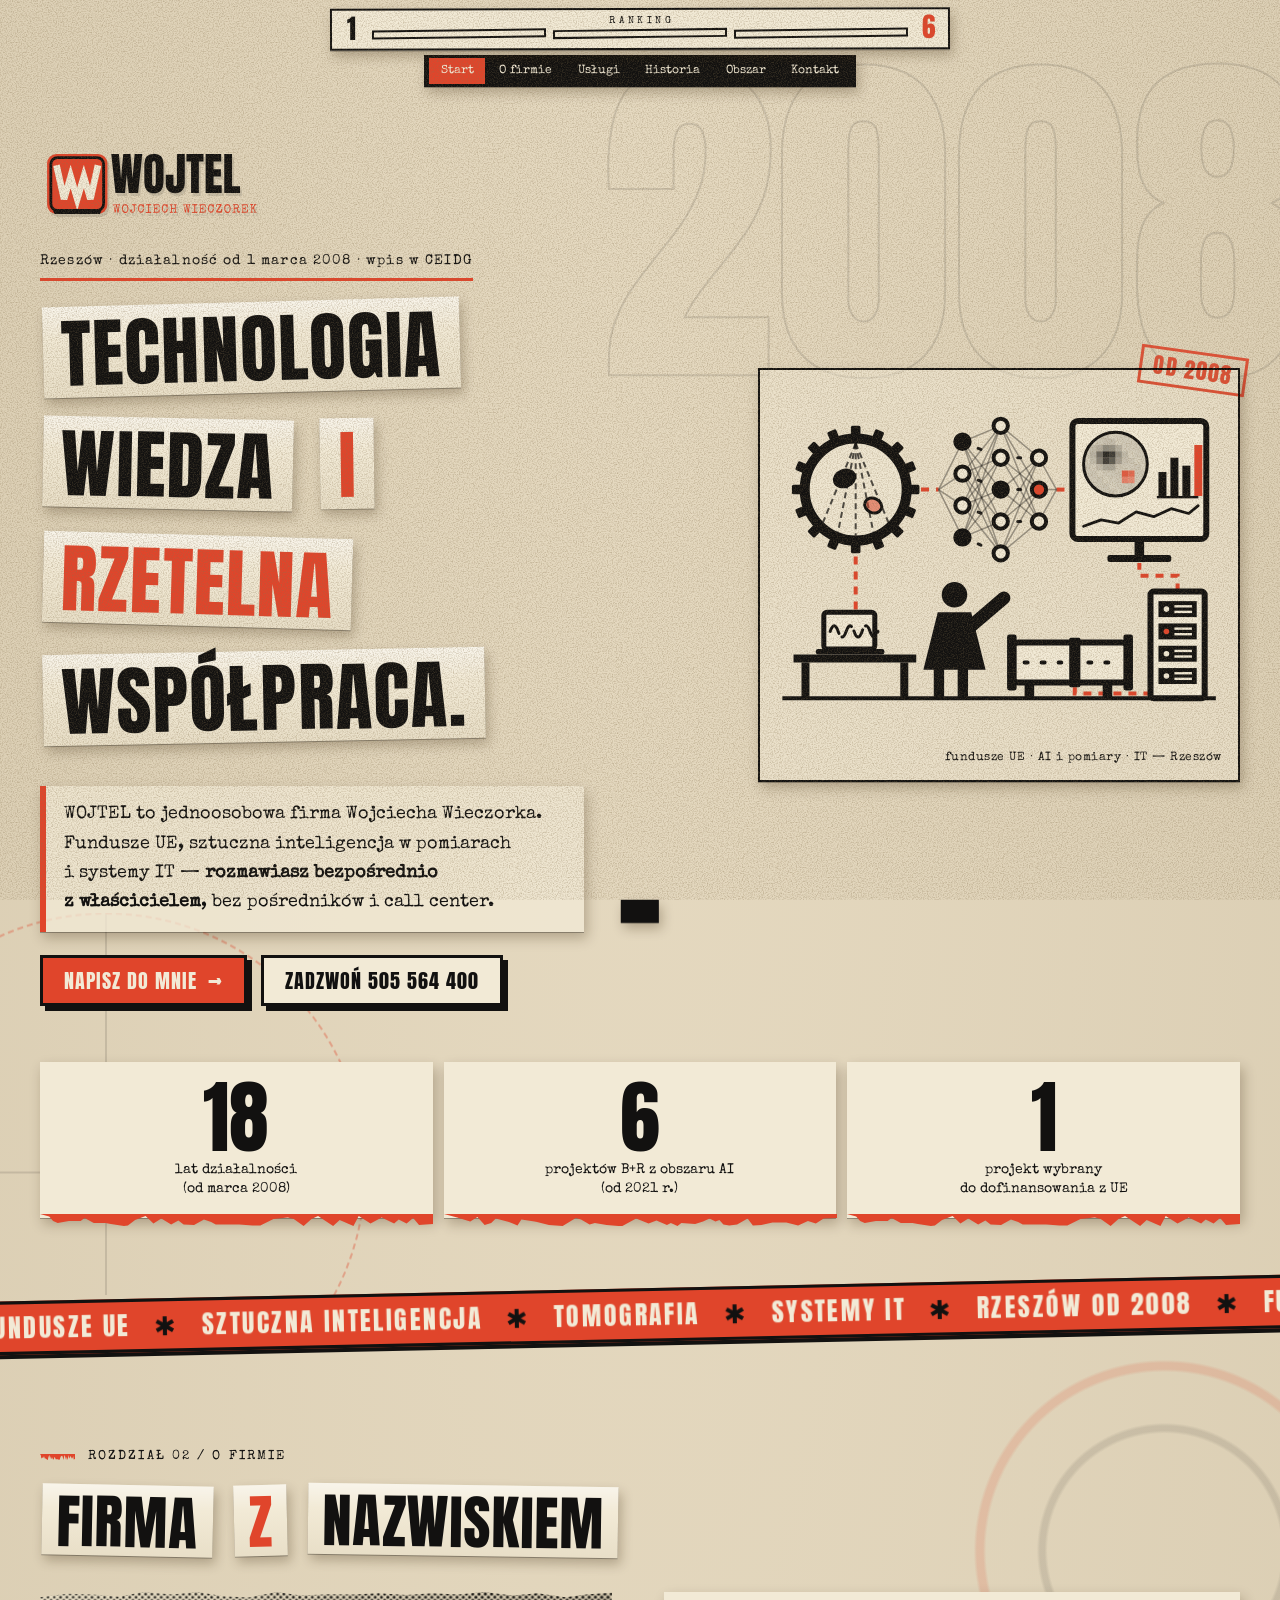
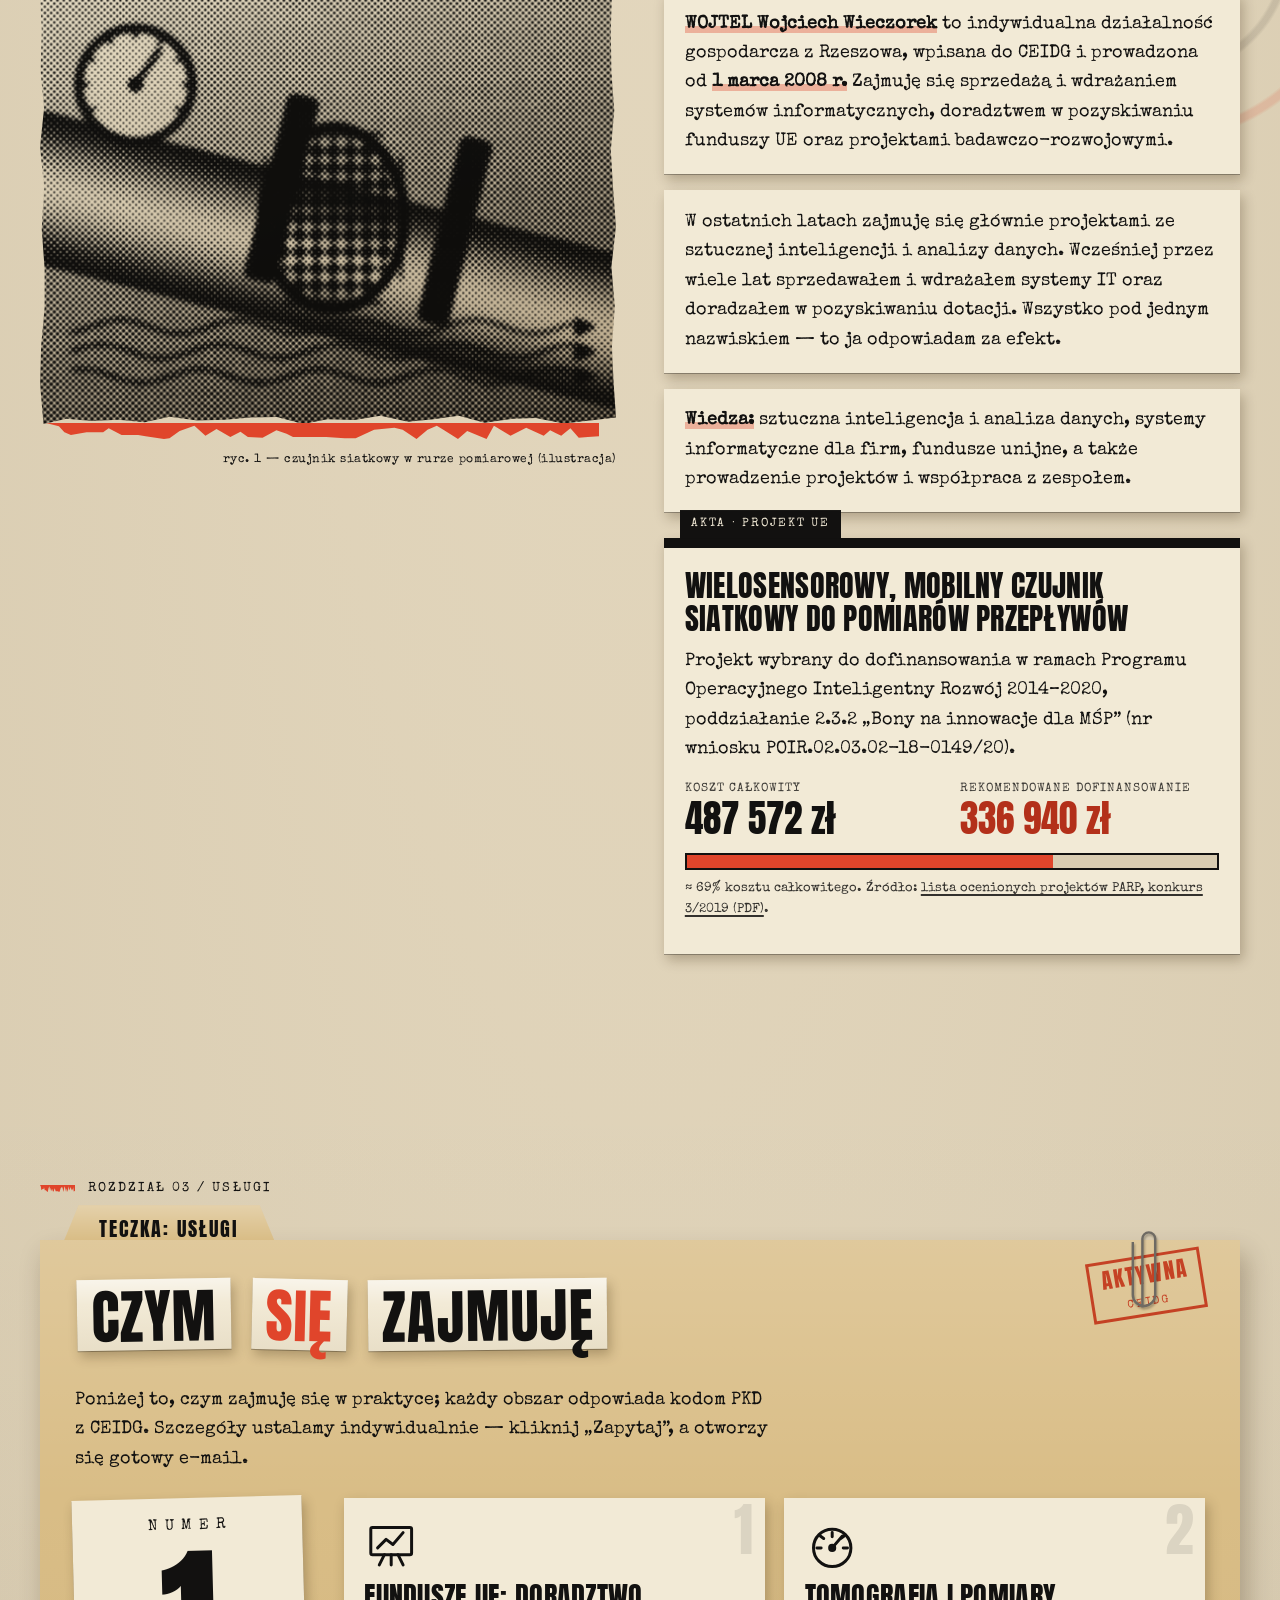
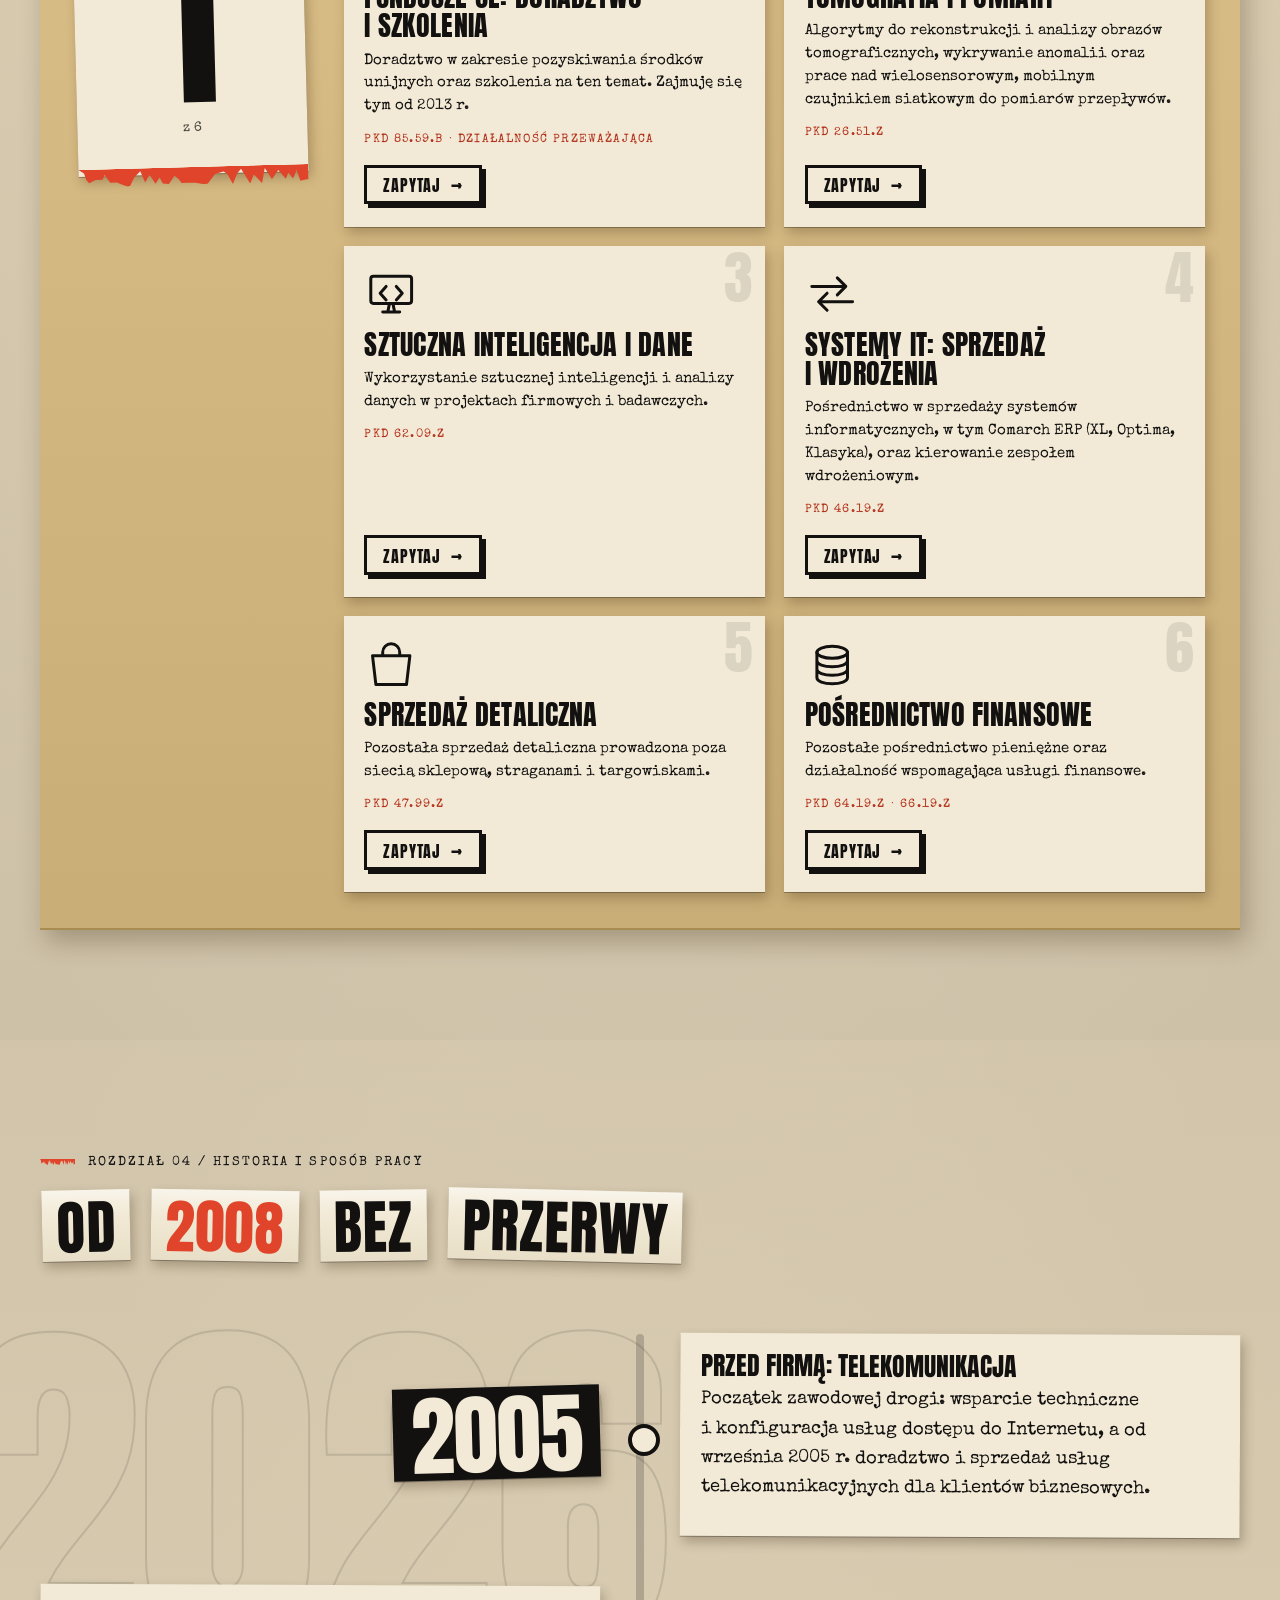
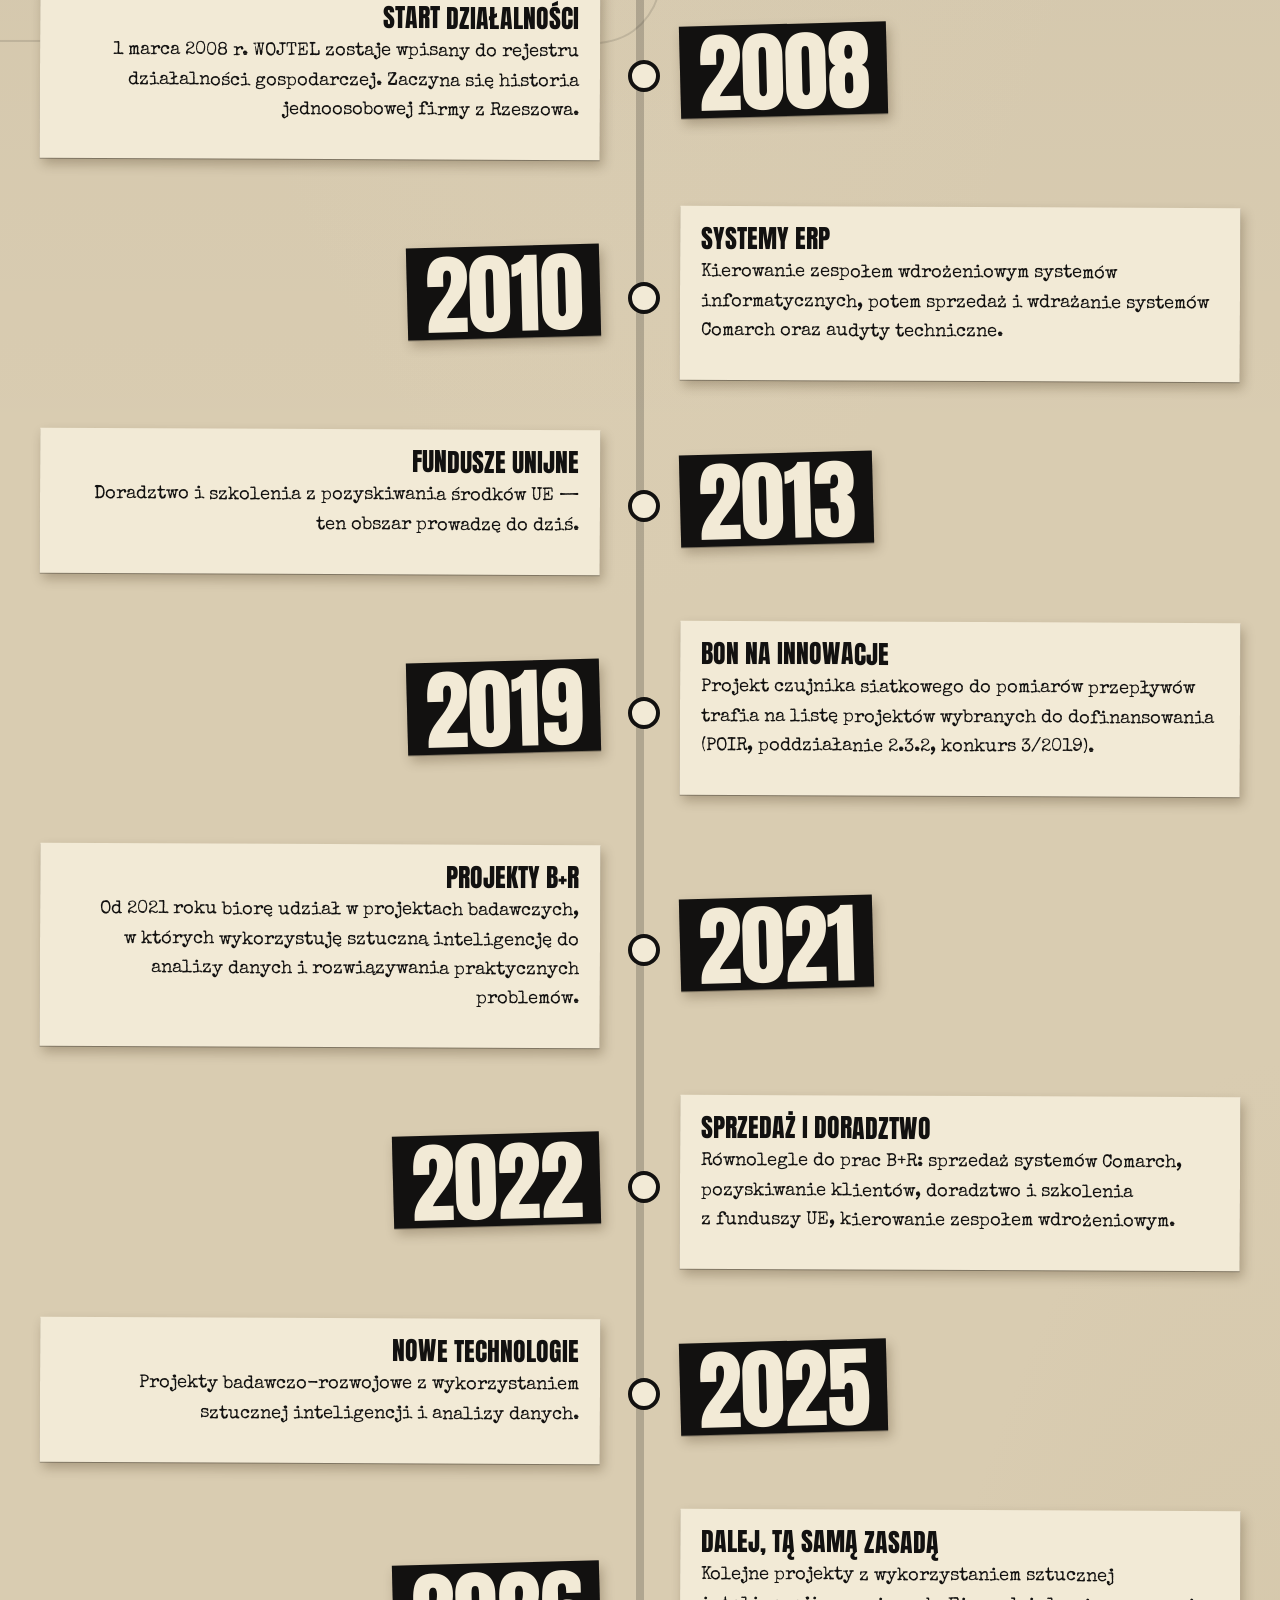
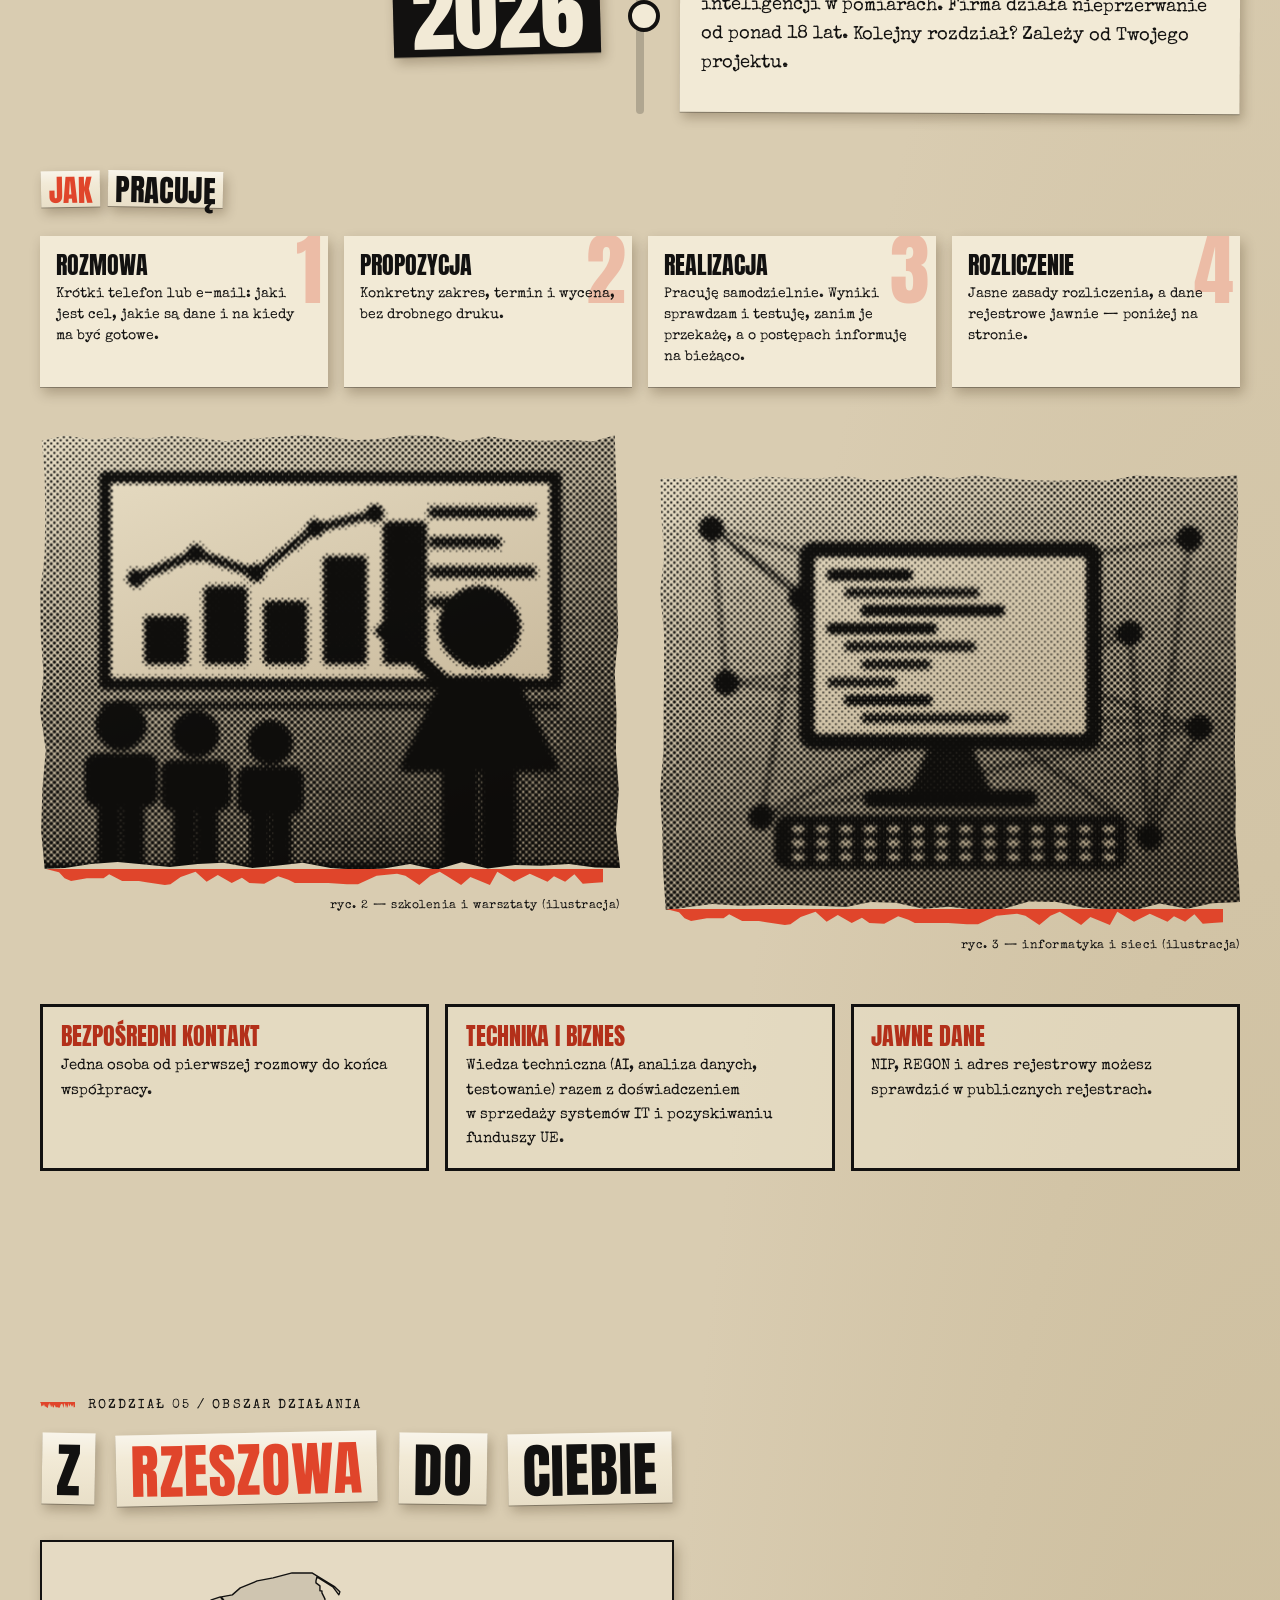
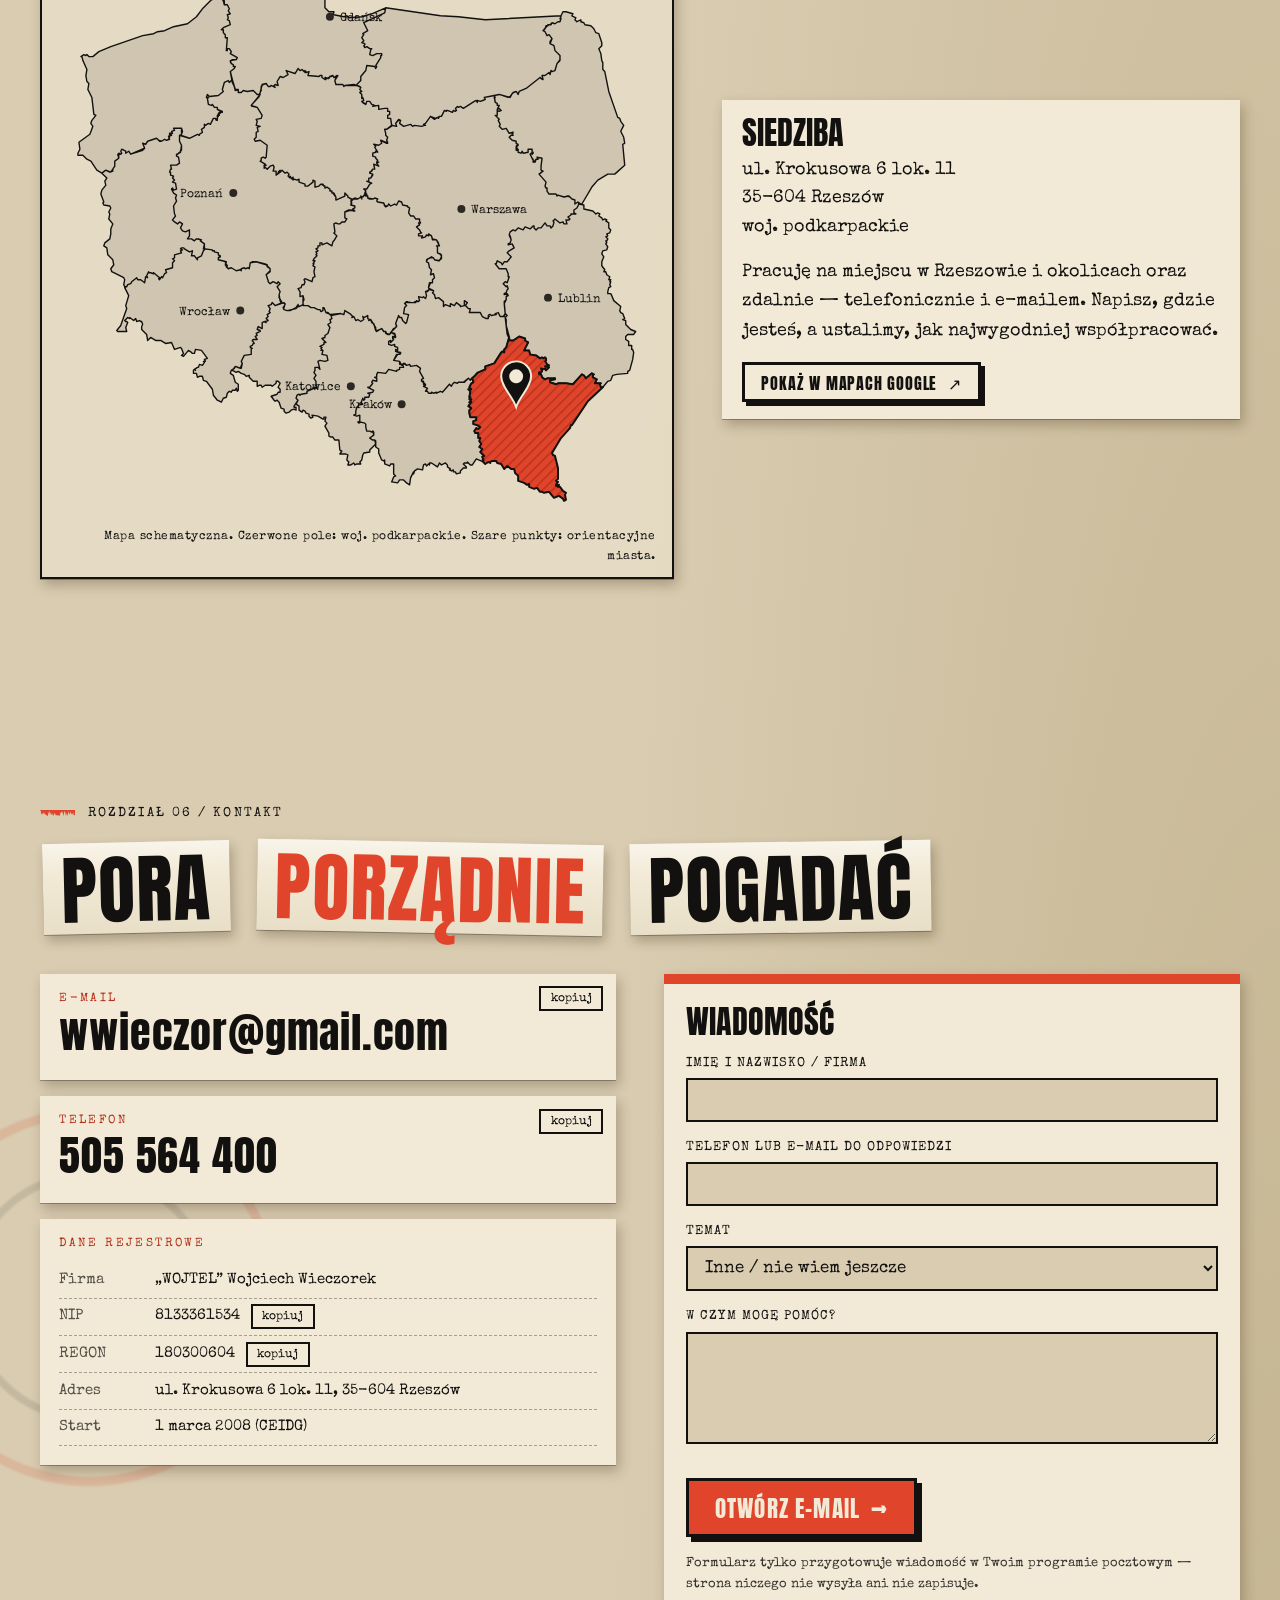
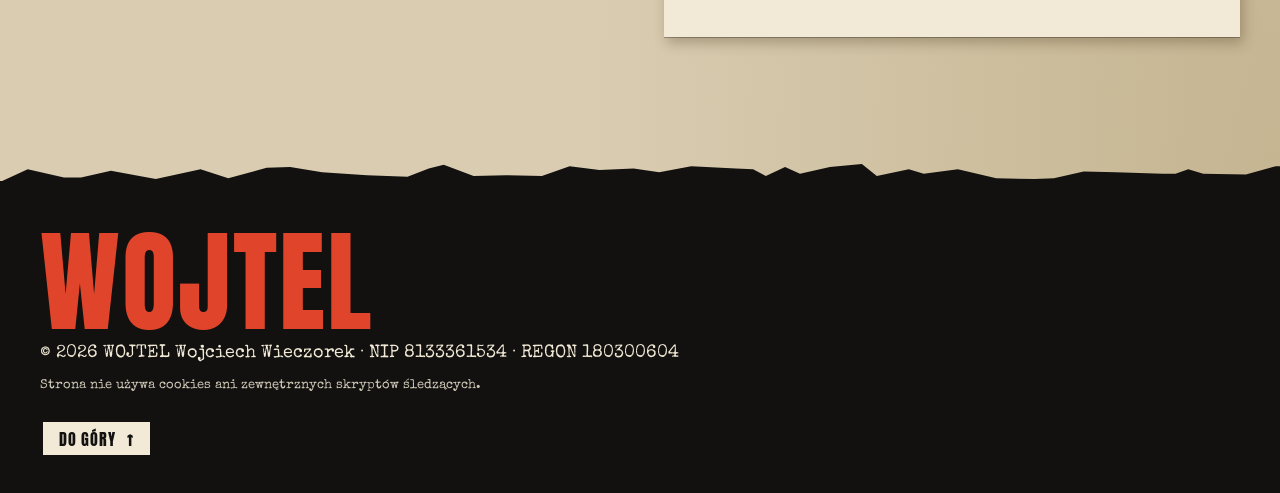
==== index.html @ 6e13f985 "Większe logo w sekcji startowej" ====
<!DOCTYPE html>
<html lang="pl">
<head>
<meta charset="utf-8">
<meta name="viewport" content="width=device-width, initial-scale=1, viewport-fit=cover">
<title>WOJTEL Wojciech Wieczorek – fundusze UE, sztuczna inteligencja, systemy IT | Rzeszów</title>
<meta name="description" content="WOJTEL Wojciech Wieczorek – jednoosobowa firma z Rzeszowa działająca od 2008 roku: doradztwo i szkolenia z funduszy UE, projekty B+R ze sztucznej inteligencji (tomografia, analiza danych), sprzedaż i wdrażanie systemów IT. Napisz lub zadzwoń: 505 564 400.">
<meta name="author" content="Wojciech Wieczorek">
<meta name="robots" content="index, follow, max-image-preview:large">
<meta name="theme-color" content="#d9ccb1">
<meta name="color-scheme" content="light">
<!-- PO WDROŻENIU: dodaj <link rel="canonical" href="https://TWOJA-DOMENA.pl/"> oraz zamień og:image / og:url na pełne adresy -->
<meta property="og:type" content="website">
<meta property="og:locale" content="pl_PL">
<meta property="og:site_name" content="WOJTEL Wojciech Wieczorek">
<meta property="og:title" content="WOJTEL – technologia, wiedza i rzetelna współpraca | Rzeszów od 2008">
<meta property="og:description" content="Fundusze UE, sztuczna inteligencja i pomiary, systemy IT. Jednoosobowa firma Wojciecha Wieczorka z Rzeszowa.">
<meta property="og:image" content="assets/img/og-wojtel.png">
<meta property="og:image:width" content="1200">
<meta property="og:image:height" content="630">
<meta property="og:image:alt" content="WOJTEL – technologia, wiedza i rzetelna współpraca. Rzeszów, od 2008.">
<meta name="twitter:card" content="summary_large_image">
<meta name="twitter:title" content="WOJTEL – technologia, wiedza i rzetelna współpraca">
<meta name="twitter:description" content="Fundusze UE, sztuczna inteligencja i pomiary, systemy IT. Rzeszów, od 2008.">
<meta name="twitter:image" content="assets/img/og-wojtel.png">
<link rel="icon" href="assets/favicon.svg" type="image/svg+xml">
<link rel="icon" href="assets/favicon-32.png" sizes="32x32" type="image/png">
<link rel="apple-touch-icon" href="assets/apple-touch-icon.png">
<link rel="manifest" href="assets/site.webmanifest">
<link rel="preload" href="assets/fonts/Anton.woff2" as="font" type="font/woff2" crossorigin>
<link rel="preload" href="assets/fonts/SpecialElite.woff2" as="font" type="font/woff2" crossorigin>
<link rel="stylesheet" href="assets/style.css">
<script>document.documentElement.className+=' js'</script>
<script type="application/ld+json">
{
  "@context": "https://schema.org",
  "@graph": [
    {
      "@type": ["LocalBusiness", "ProfessionalService"],
      "@id": "#wojtel",
      "name": "WOJTEL Wojciech Wieczorek",
      "legalName": "\"WOJTEL\" Wojciech Wieczorek",
      "description": "Jednoosobowa działalność gospodarcza z Rzeszowa, prowadzona od 2008 roku: doradztwo i szkolenia z pozyskiwania środków UE, projekty badawczo-rozwojowe ze sztucznej inteligencji, sprzedaż i wdrażanie systemów informatycznych.",
      "image": "assets/img/og-wojtel.png",
      "telephone": "+48505564400",
      "email": "wwieczor@gmail.com",
      "taxID": "8133361534",
      "identifier": { "@type": "PropertyValue", "propertyID": "REGON", "value": "180300604" },
      "foundingDate": "2008-03-01",
      "founder": { "@type": "Person", "name": "Wojciech Wieczorek" },
      "address": {
        "@type": "PostalAddress",
        "streetAddress": "ul. Krokusowa 6/11",
        "postalCode": "35-604",
        "addressLocality": "Rzeszów",
        "addressRegion": "podkarpackie",
        "addressCountry": "PL"
      },
      "areaServed": { "@type": "City", "name": "Rzeszów" },
      "knowsAbout": ["fundusze unijne", "szkolenia", "sztuczna inteligencja", "uczenie maszynowe", "tomografia przemysłowa", "analiza danych", "testowanie systemów złożonych", "systemy Comarch ERP", "pomiary przepływów"],
      "contactPoint": { "@type": "ContactPoint", "contactType": "customer service", "telephone": "+48505564400", "email": "wwieczor@gmail.com", "availableLanguage": "pl" },
      "hasOfferCatalog": {
        "@type": "OfferCatalog",
        "name": "Usługi WOJTEL",
        "itemListElement": [
          { "@type": "Offer", "itemOffered": { "@type": "Service", "name": "Doradztwo i szkolenia z pozyskiwania środków UE" } },
          { "@type": "Offer", "itemOffered": { "@type": "Service", "name": "Tomografia i technologie pomiarowe" } },
          { "@type": "Offer", "itemOffered": { "@type": "Service", "name": "Sztuczna inteligencja i analiza danych" } },
          { "@type": "Offer", "itemOffered": { "@type": "Service", "name": "Sprzedaż i wdrażanie systemów informatycznych" } },
          { "@type": "Offer", "itemOffered": { "@type": "Service", "name": "Pośrednictwo finansowe" } }
        ]
      }
    },
    {
      "@type": "WebPage",
      "name": "WOJTEL Wojciech Wieczorek – strona firmowa",
      "inLanguage": "pl-PL",
      "about": { "@id": "#wojtel" }
    }
  ]
}
</script>
</head>
<body>
<a class="skip" href="#tresc">Przejdź do treści</a>
<div class="grain" aria-hidden="true"></div>

<!-- ===== PASEK RANKING / NAWIGACJA ===== -->
<header class="rk" id="top">
  <div class="rk__card">
    <span class="rk__n" id="rkNow" aria-hidden="true">1</span>
    <div class="rk__mid">
      <span class="rk__lbl">RANKING</span>
      <div class="rk__segs" role="progressbar" aria-label="Postęp przewijania strony" aria-valuemin="0" aria-valuemax="100" aria-valuenow="0" id="rkBar">
        <i><b></b></i><i><b></b></i><i><b></b></i>
      </div>
    </div>
    <span class="rk__n rk__n--red" id="rkTotal" aria-hidden="true">6</span>
  </div>
  <nav class="rk__nav" aria-label="Główne menu">
    <a href="#start" data-s="0">Start</a>
    <a href="#o-firmie" data-s="1">O firmie</a>
    <a href="#uslugi" data-s="2">Usługi</a>
    <a href="#historia" data-s="3">Historia</a>
    <a href="#obszar" data-s="4">Obszar</a>
    <a href="#kontakt" data-s="5">Kontakt</a>
  </nav>
</header>

<a class="fab" href="tel:+48505564400" aria-label="Zadzwoń: 505 564 400">
  <svg viewBox="0 0 24 24" aria-hidden="true"><path d="M6.6 10.8a15 15 0 0 0 6.6 6.6l2.2-2.2a1 1 0 0 1 1-.25 11 11 0 0 0 3.5.56 1 1 0 0 1 1 1V20a1 1 0 0 1-1 1A17 17 0 0 1 3 4a1 1 0 0 1 1-1h3.5a1 1 0 0 1 1 1c0 1.2.2 2.4.56 3.5a1 1 0 0 1-.25 1z"/></svg>
</a>

<main id="tresc">

<!-- ===== 01 HERO ===== -->
<section class="hero sec" id="start" data-sec aria-labelledby="h1">
  <span class="par par--year" data-par="-0.12" aria-hidden="true">2008</span>
  <span class="par par--cross" data-par="0.18" aria-hidden="true"></span>
  <div class="wrap hero__grid">
    <div class="hero__txt">
      <a class="hero__logo rv" href="#start" aria-label="WOJTEL Wojciech Wieczorek – strona główna"><img src="assets/img/wojtel-logo.svg" alt="WOJTEL Wojciech Wieczorek" width="230" height="80"></a>
      <p class="type kicker rv">Rzeszów &middot; działalność od 1 marca 2008 &middot; wpis w CEIDG</p>
      <h1 id="h1" class="words words--xl" data-stagger>
        <span class="w" style="--r:-1.5deg">TECHNOLOGIA</span>
        <span class="w" style="--r:1.2deg">WIEDZA</span>
        <span class="w red" style="--r:-.8deg">I</span>
        <span class="w red" style="--r:1.6deg">RZETELNA</span>
        <span class="w" style="--r:-1.1deg">WSPÓŁPRACA.</span>
      </h1>
      <p class="note type rv">
        WOJTEL to jednoosobowa firma Wojciecha Wieczorka. Fundusze UE, sztuczna inteligencja w&nbsp;pomiarach i&nbsp;systemy IT&nbsp;&mdash; <strong>rozmawiasz bezpośrednio z&nbsp;właścicielem</strong>, bez pośredników i&nbsp;call center.
      </p>
      <div class="btns rv">
        <a class="btn btn--red" href="#kontakt" data-magnet><span>Napisz do mnie</span><i aria-hidden="true">&rarr;</i></a>
        <a class="btn" href="tel:+48505564400" data-magnet><span>Zadzwoń 505&nbsp;564&nbsp;400</span></a>
      </div>
    </div>

    <figure class="hero__art rv">
      <svg class="pict" viewBox="0 0 560 440" role="img" aria-labelledby="pT pD">
              <title id="pT">Piktogram: pomiar tomograficzny rury, sieć neuronowa i monitor z odtworzonym obrazem</title>
              <desc id="pD">Pierścień elektrod wokół przekroju rury mierzy przez nią sygnały. Dane płyną czerwonym przewodem do schematu sieci neuronowej, a stamtąd na monitor z odtworzonym obrazem wnętrza rury i wykresem. Obok stoi inżynier przy laptopie, rura pomiarowa z opaską elektrod i szafa serwerowa.</desc>
              <defs><clipPath id="tomoClip"><circle cx="426" cy="98" r="40"/></clipPath></defs>
              <line class="ground" x1="8" y1="392" x2="552" y2="392"/>
              <!-- przekrój rury z pierścieniem elektrod -->
              <g class="tomo">
                <circle class="wall" cx="100" cy="130" r="64"/>
                <g class="scan">
                  <line class="chord" x1="100" y1="72" x2="59.0" y2="171.0"/>
                  <line class="chord" x1="100" y1="72" x2="77.8" y2="183.6"/>
                  <line class="chord" x1="100" y1="72" x2="100.0" y2="188.0"/>
                  <line class="chord" x1="100" y1="72" x2="122.2" y2="183.6"/>
                  <line class="chord" x1="100" y1="72" x2="141.0" y2="171.0"/>
                </g>
                <ellipse class="blob" cx="86" cy="116" rx="15" ry="12" transform="rotate(-20 86 116)"/>
                <ellipse class="blob blob--r" cx="122" cy="150" rx="11" ry="9" transform="rotate(25 122 150)"/>
                <rect class="el" style="--k:0" x="94" y="50" width="12" height="16" rx="2" transform="rotate(0 100 130)"/>
                <rect class="el" style="--k:1" x="94" y="50" width="12" height="16" rx="2" transform="rotate(22.5 100 130)"/>
                <rect class="el" style="--k:2" x="94" y="50" width="12" height="16" rx="2" transform="rotate(45 100 130)"/>
                <rect class="el" style="--k:3" x="94" y="50" width="12" height="16" rx="2" transform="rotate(67.5 100 130)"/>
                <rect class="el" style="--k:4" x="94" y="50" width="12" height="16" rx="2" transform="rotate(90 100 130)"/>
                <rect class="el" style="--k:5" x="94" y="50" width="12" height="16" rx="2" transform="rotate(112.5 100 130)"/>
                <rect class="el" style="--k:6" x="94" y="50" width="12" height="16" rx="2" transform="rotate(135 100 130)"/>
                <rect class="el" style="--k:7" x="94" y="50" width="12" height="16" rx="2" transform="rotate(157.5 100 130)"/>
                <rect class="el" style="--k:8" x="94" y="50" width="12" height="16" rx="2" transform="rotate(180 100 130)"/>
                <rect class="el" style="--k:9" x="94" y="50" width="12" height="16" rx="2" transform="rotate(202.5 100 130)"/>
                <rect class="el" style="--k:10" x="94" y="50" width="12" height="16" rx="2" transform="rotate(225 100 130)"/>
                <rect class="el" style="--k:11" x="94" y="50" width="12" height="16" rx="2" transform="rotate(247.5 100 130)"/>
                <rect class="el" style="--k:12" x="94" y="50" width="12" height="16" rx="2" transform="rotate(270 100 130)"/>
                <rect class="el" style="--k:13" x="94" y="50" width="12" height="16" rx="2" transform="rotate(292.5 100 130)"/>
                <rect class="el" style="--k:14" x="94" y="50" width="12" height="16" rx="2" transform="rotate(315 100 130)"/>
                <rect class="el" style="--k:15" x="94" y="50" width="12" height="16" rx="2" transform="rotate(337.5 100 130)"/>
              </g>
              <!-- przewody pierścień → sieć → monitor -->
              <path class="cable" d="M182 130H204"/>
              <path class="cable" d="M352 130H369"/>
              <!-- sieć neuronowa -->
              <g class="net">
                <line class="edge" x1="204" y1="130" x2="234" y2="70"/>
                <line class="edge" x1="204" y1="130" x2="234" y2="110"/>
                <line class="edge" x1="204" y1="130" x2="234" y2="150"/>
                <line class="edge" x1="204" y1="130" x2="234" y2="190"/>
                <line class="edge" x1="330" y1="90" x2="352" y2="130"/>
                <line class="edge" x1="330" y1="130" x2="352" y2="130"/>
                <line class="edge" x1="330" y1="170" x2="352" y2="130"/>
                <line class="edge" x1="234" y1="70" x2="282" y2="50"/>
                <line class="edge p" x1="234" y1="70" x2="282" y2="90"/>
                <line class="edge" x1="234" y1="70" x2="282" y2="130"/>
                <line class="edge" x1="234" y1="70" x2="282" y2="170"/>
                <line class="edge" x1="234" y1="70" x2="282" y2="210"/>
                <line class="edge" x1="234" y1="110" x2="282" y2="50"/>
                <line class="edge" x1="234" y1="110" x2="282" y2="90"/>
                <line class="edge p" x1="234" y1="110" x2="282" y2="130"/>
                <line class="edge" x1="234" y1="110" x2="282" y2="170"/>
                <line class="edge" x1="234" y1="110" x2="282" y2="210"/>
                <line class="edge" x1="234" y1="150" x2="282" y2="50"/>
                <line class="edge" x1="234" y1="150" x2="282" y2="90"/>
                <line class="edge" x1="234" y1="150" x2="282" y2="130"/>
                <line class="edge p" x1="234" y1="150" x2="282" y2="170"/>
                <line class="edge" x1="234" y1="150" x2="282" y2="210"/>
                <line class="edge" x1="234" y1="190" x2="282" y2="50"/>
                <line class="edge" x1="234" y1="190" x2="282" y2="90"/>
                <line class="edge" x1="234" y1="190" x2="282" y2="130"/>
                <line class="edge" x1="234" y1="190" x2="282" y2="170"/>
                <line class="edge p" x1="234" y1="190" x2="282" y2="210"/>
                <line class="edge" x1="282" y1="50" x2="330" y2="90"/>
                <line class="edge" x1="282" y1="50" x2="330" y2="130"/>
                <line class="edge" x1="282" y1="50" x2="330" y2="170"/>
                <line class="edge p" x1="282" y1="90" x2="330" y2="90"/>
                <line class="edge" x1="282" y1="90" x2="330" y2="130"/>
                <line class="edge" x1="282" y1="90" x2="330" y2="170"/>
                <line class="edge" x1="282" y1="130" x2="330" y2="90"/>
                <line class="edge p" x1="282" y1="130" x2="330" y2="130"/>
                <line class="edge" x1="282" y1="130" x2="330" y2="170"/>
                <line class="edge" x1="282" y1="170" x2="330" y2="90"/>
                <line class="edge" x1="282" y1="170" x2="330" y2="130"/>
                <line class="edge p" x1="282" y1="170" x2="330" y2="170"/>
                <line class="edge" x1="282" y1="210" x2="330" y2="90"/>
                <line class="edge" x1="282" y1="210" x2="330" y2="130"/>
                <line class="edge" x1="282" y1="210" x2="330" y2="170"/>
                <circle class="node on" style="--d:0.00s" cx="234" cy="70" r="9"/>
                <circle class="node" style="--d:0.09s" cx="234" cy="110" r="9"/>
                <circle class="node" style="--d:0.18s" cx="234" cy="150" r="9"/>
                <circle class="node on" style="--d:0.27s" cx="234" cy="190" r="9"/>
                <circle class="node" style="--d:0.55s" cx="282" cy="50" r="9"/>
                <circle class="node" style="--d:0.64s" cx="282" cy="90" r="9"/>
                <circle class="node on" style="--d:0.73s" cx="282" cy="130" r="9"/>
                <circle class="node" style="--d:0.82s" cx="282" cy="170" r="9"/>
                <circle class="node" style="--d:0.91s" cx="282" cy="210" r="9"/>
                <circle class="node" style="--d:1.10s" cx="330" cy="90" r="9"/>
                <circle class="node r" style="--d:1.19s" cx="330" cy="130" r="9"/>
                <circle class="node" style="--d:1.28s" cx="330" cy="170" r="9"/>
              </g>
              <!-- monitor: obraz rekonstruowany + wykres -->
              <g class="mon">
                <rect class="card" x="372" y="44" width="168" height="148" rx="7"/>
                <g clip-path="url(#tomoClip)">
                  <rect class="cell" style="--o:0.15;--d:0.00s" x="402" y="58" width="8" height="8"/>
                  <rect class="cell" style="--o:0.17;--d:0.00s" x="410" y="58" width="8" height="8"/>
                  <rect class="cell" style="--o:0.12;--d:0.00s" x="418" y="58" width="8" height="8"/>
                  <rect class="cell" style="--o:0.14;--d:0.00s" x="426" y="58" width="8" height="8"/>
                  <rect class="cell" style="--o:0.15;--d:0.00s" x="434" y="58" width="8" height="8"/>
                  <rect class="cell" style="--o:0.17;--d:0.00s" x="442" y="58" width="8" height="8"/>
                  <rect class="cell" style="--o:0.12;--d:0.30s" x="394" y="66" width="8" height="8"/>
                  <rect class="cell" style="--o:0.16;--d:0.30s" x="402" y="66" width="8" height="8"/>
                  <rect class="cell" style="--o:0.19;--d:0.30s" x="410" y="66" width="8" height="8"/>
                  <rect class="cell" style="--o:0.20;--d:0.30s" x="418" y="66" width="8" height="8"/>
                  <rect class="cell" style="--o:0.13;--d:0.30s" x="426" y="66" width="8" height="8"/>
                  <rect class="cell" style="--o:0.14;--d:0.30s" x="434" y="66" width="8" height="8"/>
                  <rect class="cell" style="--o:0.15;--d:0.30s" x="442" y="66" width="8" height="8"/>
                  <rect class="cell" style="--o:0.17;--d:0.30s" x="450" y="66" width="8" height="8"/>
                  <rect class="cell" style="--o:0.16;--d:0.60s" x="386" y="74" width="8" height="8"/>
                  <rect class="cell" style="--o:0.21;--d:0.60s" x="394" y="74" width="8" height="8"/>
                  <rect class="cell" style="--o:0.28;--d:0.60s" x="402" y="74" width="8" height="8"/>
                  <rect class="cell" style="--o:0.44;--d:0.60s" x="410" y="74" width="8" height="8"/>
                  <rect class="cell" style="--o:0.41;--d:0.60s" x="418" y="74" width="8" height="8"/>
                  <rect class="cell" style="--o:0.27;--d:0.60s" x="426" y="74" width="8" height="8"/>
                  <rect class="cell" style="--o:0.14;--d:0.60s" x="434" y="74" width="8" height="8"/>
                  <rect class="cell" style="--o:0.14;--d:0.60s" x="442" y="74" width="8" height="8"/>
                  <rect class="cell" style="--o:0.15;--d:0.60s" x="450" y="74" width="8" height="8"/>
                  <rect class="cell" style="--o:0.17;--d:0.60s" x="458" y="74" width="8" height="8"/>
                  <rect class="cell" style="--o:0.15;--d:0.90s" x="386" y="82" width="8" height="8"/>
                  <rect class="cell" style="--o:0.25;--d:0.90s" x="394" y="82" width="8" height="8"/>
                  <rect class="cell" style="--o:0.57;--d:0.90s" x="402" y="82" width="8" height="8"/>
                  <rect class="cell" style="--o:0.89;--d:0.90s" x="410" y="82" width="8" height="8"/>
                  <rect class="cell" style="--o:0.80;--d:0.90s" x="418" y="82" width="8" height="8"/>
                  <rect class="cell" style="--o:0.41;--d:0.90s" x="426" y="82" width="8" height="8"/>
                  <rect class="cell" style="--o:0.21;--d:0.90s" x="434" y="82" width="8" height="8"/>
                  <rect class="cell" style="--o:0.12;--d:0.90s" x="442" y="82" width="8" height="8"/>
                  <rect class="cell" style="--o:0.14;--d:0.90s" x="450" y="82" width="8" height="8"/>
                  <rect class="cell" style="--o:0.15;--d:0.90s" x="458" y="82" width="8" height="8"/>
                  <rect class="cell" style="--o:0.13;--d:1.20s" x="386" y="90" width="8" height="8"/>
                  <rect class="cell" style="--o:0.21;--d:1.20s" x="394" y="90" width="8" height="8"/>
                  <rect class="cell" style="--o:0.48;--d:1.20s" x="402" y="90" width="8" height="8"/>
                  <rect class="cell" style="--o:0.79;--d:1.20s" x="410" y="90" width="8" height="8"/>
                  <rect class="cell" style="--o:0.66;--d:1.20s" x="418" y="90" width="8" height="8"/>
                  <rect class="cell" style="--o:0.34;--d:1.20s" x="426" y="90" width="8" height="8"/>
                  <rect class="cell" style="--o:0.19;--d:1.20s" x="434" y="90" width="8" height="8"/>
                  <rect class="cell" style="--o:0.17;--d:1.20s" x="442" y="90" width="8" height="8"/>
                  <rect class="cell" style="--o:0.12;--d:1.20s" x="450" y="90" width="8" height="8"/>
                  <rect class="cell" style="--o:0.14;--d:1.20s" x="458" y="90" width="8" height="8"/>
                  <rect class="cell" style="--o:0.17;--d:1.50s" x="386" y="98" width="8" height="8"/>
                  <rect class="cell" style="--o:0.14;--d:1.50s" x="394" y="98" width="8" height="8"/>
                  <rect class="cell" style="--o:0.22;--d:1.50s" x="402" y="98" width="8" height="8"/>
                  <rect class="cell" style="--o:0.31;--d:1.50s" x="410" y="98" width="8" height="8"/>
                  <rect class="cell" style="--o:0.31;--d:1.50s" x="418" y="98" width="8" height="8"/>
                  <rect class="cell" style="--o:0.17;--d:1.50s" x="426" y="98" width="8" height="8"/>
                  <rect class="cell" style="--o:0.15;--d:1.50s" x="434" y="98" width="8" height="8"/>
                  <rect class="cell" style="--o:0.15;--d:1.50s" x="442" y="98" width="8" height="8"/>
                  <rect class="cell" style="--o:0.17;--d:1.50s" x="450" y="98" width="8" height="8"/>
                  <rect class="cell" style="--o:0.12;--d:1.50s" x="458" y="98" width="8" height="8"/>
                  <rect class="cell" style="--o:0.15;--d:1.80s" x="386" y="106" width="8" height="8"/>
                  <rect class="cell" style="--o:0.17;--d:1.80s" x="394" y="106" width="8" height="8"/>
                  <rect class="cell" style="--o:0.13;--d:1.80s" x="402" y="106" width="8" height="8"/>
                  <rect class="cell" style="--o:0.15;--d:1.80s" x="410" y="106" width="8" height="8"/>
                  <rect class="cell" style="--o:0.16;--d:1.80s" x="418" y="106" width="8" height="8"/>
                  <rect class="cell" style="--o:0.17;--d:1.80s" x="426" y="106" width="8" height="8"/>
                  <rect class="cell red" style="--o:0.87;--d:1.80s" x="434" y="106" width="8" height="8"/>
                  <rect class="cell red" style="--o:0.77;--d:1.80s" x="442" y="106" width="8" height="8"/>
                  <rect class="cell" style="--o:0.15;--d:1.80s" x="450" y="106" width="8" height="8"/>
                  <rect class="cell" style="--o:0.17;--d:1.80s" x="458" y="106" width="8" height="8"/>
                  <rect class="cell" style="--o:0.14;--d:2.10s" x="386" y="114" width="8" height="8"/>
                  <rect class="cell" style="--o:0.15;--d:2.10s" x="394" y="114" width="8" height="8"/>
                  <rect class="cell" style="--o:0.17;--d:2.10s" x="402" y="114" width="8" height="8"/>
                  <rect class="cell" style="--o:0.12;--d:2.10s" x="410" y="114" width="8" height="8"/>
                  <rect class="cell" style="--o:0.14;--d:2.10s" x="418" y="114" width="8" height="8"/>
                  <rect class="cell" style="--o:0.15;--d:2.10s" x="426" y="114" width="8" height="8"/>
                  <rect class="cell red" style="--o:0.63;--d:2.10s" x="434" y="114" width="8" height="8"/>
                  <rect class="cell red" style="--o:0.58;--d:2.10s" x="442" y="114" width="8" height="8"/>
                  <rect class="cell" style="--o:0.14;--d:2.10s" x="450" y="114" width="8" height="8"/>
                  <rect class="cell" style="--o:0.15;--d:2.10s" x="458" y="114" width="8" height="8"/>
                  <rect class="cell" style="--o:0.14;--d:2.40s" x="394" y="122" width="8" height="8"/>
                  <rect class="cell" style="--o:0.15;--d:2.40s" x="402" y="122" width="8" height="8"/>
                  <rect class="cell" style="--o:0.17;--d:2.40s" x="410" y="122" width="8" height="8"/>
                  <rect class="cell" style="--o:0.12;--d:2.40s" x="418" y="122" width="8" height="8"/>
                  <rect class="cell" style="--o:0.14;--d:2.40s" x="426" y="122" width="8" height="8"/>
                  <rect class="cell" style="--o:0.15;--d:2.40s" x="434" y="122" width="8" height="8"/>
                  <rect class="cell" style="--o:0.17;--d:2.40s" x="442" y="122" width="8" height="8"/>
                  <rect class="cell" style="--o:0.12;--d:2.40s" x="450" y="122" width="8" height="8"/>
                  <rect class="cell" style="--o:0.14;--d:2.70s" x="402" y="130" width="8" height="8"/>
                  <rect class="cell" style="--o:0.15;--d:2.70s" x="410" y="130" width="8" height="8"/>
                  <rect class="cell" style="--o:0.17;--d:2.70s" x="418" y="130" width="8" height="8"/>
                  <rect class="cell" style="--o:0.12;--d:2.70s" x="426" y="130" width="8" height="8"/>
                  <rect class="cell" style="--o:0.14;--d:2.70s" x="434" y="130" width="8" height="8"/>
                  <rect class="cell" style="--o:0.15;--d:2.70s" x="442" y="130" width="8" height="8"/>
                  <rect class="sweep" x="380" y="58" width="92" height="3"/>
                </g>
                <circle class="ringo" cx="426" cy="98" r="40"/>
                <rect class="bar b1" x="480" y="108" width="10" height="30"/>
                <rect class="bar b2" x="495" y="90" width="10" height="48"/>
                <rect class="bar b3" x="510" y="100" width="10" height="38"/>
                <rect class="bar b4 red" x="525" y="74" width="10" height="64"/>
                <rect x="478" y="138" width="52" height="3"/>
                <path class="line" style="--L:157" d="M386 176 L408 168 L430 172 L452 158 L474 164 L496 154 L518 160 L530 150"/>
                <rect x="450" y="192" width="12" height="22"/><rect x="416" y="212" width="80" height="9" rx="3"/>
              </g>
              <!-- inżynier przy laptopie -->
              <path class="cable" d="M100 214V284"/>
              <g class="desk"><rect x="22" y="337" width="154" height="10"/><rect x="32" y="347" width="10" height="45"/><rect x="156" y="347" width="10" height="45"/>
                <rect class="card" x="60" y="284" width="64" height="46" rx="4" style="stroke-width:5"/><rect x="50" y="330" width="86" height="7" rx="3"/>
                <path class="trace" d="M68 308q5-14 10 0t10 0t10 0t10 0t10 0t10 0"/>
              </g>
              <g class="eng">
                <circle cx="224" cy="262" r="16"/>
                <path d="M203 284h42l18 72H185z"/>
                <rect x="198" y="354" width="13" height="38"/><rect x="228" y="354" width="13" height="38"/>
                <g class="arm"><path d="M244 302L286 266" stroke-width="13" stroke-linecap="round" fill="none"/></g>
              </g>
              <!-- rura pomiarowa z opaską elektrod, szafa serwerowa -->
              <path class="cable" d="M375 378V386H470"/>
              <g class="pipe">
                <rect class="card" x="296" y="322" width="146" height="50" rx="8"/>
                <rect x="290" y="312" width="12" height="70" rx="3"/><rect x="436" y="312" width="12" height="70" rx="3"/>
                <path class="flow" d="M312 347H358M392 347H424"/>
                <rect class="band" x="368" y="316" width="14" height="62" rx="2"/>
                <rect x="312" y="372" width="12" height="20"/><rect x="410" y="372" width="12" height="20"/>
              </g>
              <path class="cable" d="M504 258V238H456V222"/>
              <g class="rack">
                <rect class="card" x="470" y="258" width="68" height="134" rx="4"/>
                <rect x="480" y="270" width="48" height="20"/><circle class="led" style="--d:0.00s" cx="490" cy="280" r="3.5"/><rect class="slit" x="500" y="275" width="22" height="3"/><rect class="slit" x="500" y="282" width="22" height="3"/>
                <rect x="480" y="298" width="48" height="20"/><circle class="led r" style="--d:0.45s" cx="490" cy="308" r="3.5"/><rect class="slit" x="500" y="303" width="22" height="3"/><rect class="slit" x="500" y="310" width="22" height="3"/>
                <rect x="480" y="326" width="48" height="20"/><circle class="led" style="--d:0.90s" cx="490" cy="336" r="3.5"/><rect class="slit" x="500" y="331" width="22" height="3"/><rect class="slit" x="500" y="338" width="22" height="3"/>
                <rect x="480" y="354" width="48" height="20"/><circle class="led" style="--d:1.35s" cx="490" cy="364" r="3.5"/><rect class="slit" x="500" y="359" width="22" height="3"/><rect class="slit" x="500" y="366" width="22" height="3"/>
              </g>
            </svg>
      <figcaption class="type cap">fundusze UE &middot; AI i pomiary &middot; IT &mdash; Rzeszów</figcaption>
      <span class="stamp stamp--r" aria-hidden="true">od&nbsp;2008</span>
    </figure>
  </div>

  <ul class="facts wrap" aria-label="Firma w liczbach">
    <li class="fact rv"><b class="cnt" data-years="2008-03-01">18</b><span class="type">lat działalności<br>(od marca 2008)</span></li>
    <li class="fact rv"><b class="cnt" data-count="6">6</b><span class="type">projektów B+R z&nbsp;obszaru AI<br>(od 2021 r.)</span></li>
    <li class="fact rv"><b class="cnt" data-count="1">1</b><span class="type">projekt wybrany<br>do dofinansowania z UE</span></li>
  </ul>
</section>

<!-- taśma -->
<div class="ribbon" aria-hidden="true">
  <div class="ribbon__in">
    <span>FUNDUSZE UE</span><i>✱</i><span>SZTUCZNA INTELIGENCJA</span><i>✱</i><span>TOMOGRAFIA</span><i>✱</i><span>SYSTEMY IT</span><i>✱</i><span>RZESZÓW OD 2008</span><i>✱</i>
    <span>FUNDUSZE UE</span><i>✱</i><span>SZTUCZNA INTELIGENCJA</span><i>✱</i><span>TOMOGRAFIA</span><i>✱</i><span>SYSTEMY IT</span><i>✱</i><span>RZESZÓW OD 2008</span><i>✱</i>
  </div>
</div>

<!-- ===== 02 O FIRMIE ===== -->
<section class="sec about" id="o-firmie" data-sec aria-labelledby="h-about">
  <span class="par par--ring" data-par="0.14" aria-hidden="true"></span>
  <div class="wrap">
    <p class="sec__no type rv">Rozdział 02 / O firmie</p>
    <h2 id="h-about" class="words words--l" data-stagger>
      <span class="w" style="--r:1.2deg">FIRMA</span>
      <span class="w red" style="--r:-1.4deg">Z</span>
      <span class="w" style="--r:.8deg">NAZWISKIEM</span>
    </h2>

    <div class="about__grid">
      <figure class="photo rv" style="--clip:var(--clip-a)">
        <div class="photo__frame">
          <span class="photo__wash"></span>
          <img src="assets/img/ht-pomiary.webp" width="1200" height="900" loading="lazy" decoding="async" alt="Czarno-biała ilustracja w rastrze: rura pomiarowa z siatkowym czujnikiem przepływu i manometrem">
        </div>
        <span class="photo__strip"></span>
        <figcaption class="type cap">ryc. 1 &mdash; czujnik siatkowy w rurze pomiarowej (ilustracja)</figcaption>
      </figure>

      <div class="about__txt">
        <p class="paper rv">
          <strong>WOJTEL Wojciech Wieczorek</strong> to indywidualna działalność gospodarcza z&nbsp;Rzeszowa, wpisana do CEIDG i&nbsp;prowadzona od <strong>1&nbsp;marca 2008&nbsp;r.</strong> Zajmuję się sprzedażą i&nbsp;wdrażaniem systemów informatycznych, doradztwem w&nbsp;pozyskiwaniu funduszy UE oraz projektami badawczo-rozwojowymi.
        </p>
        <p class="paper rv">
          W&nbsp;ostatnich latach zajmuję się głównie projektami ze sztucznej inteligencji i&nbsp;analizy danych. Wcześniej przez wiele lat sprzedawałem i&nbsp;wdrażałem systemy IT oraz doradzałem w&nbsp;pozyskiwaniu dotacji. Wszystko pod jednym nazwiskiem &mdash; to ja odpowiadam za efekt.
        </p>

        <p class="paper rv">
          <strong>Wiedza:</strong> sztuczna inteligencja i&nbsp;analiza danych, systemy informatyczne dla firm, fundusze unijne, a&nbsp;także prowadzenie projektów i&nbsp;współpraca z&nbsp;zespołem.
        </p>

        <article class="dossier rv" aria-labelledby="dosT">
          <span class="dossier__tag type">AKTA &middot; PROJEKT UE</span>
          <h3 id="dosT">Wielosensorowy, mobilny czujnik siatkowy do pomiarów przepływów</h3>
          <p class="type">Projekt wybrany do dofinansowania w&nbsp;ramach Programu Operacyjnego Inteligentny Rozwój 2014&ndash;2020, poddziałanie 2.3.2 &bdquo;Bony na innowacje dla MŚP&rdquo; (nr wniosku POIR.02.03.02-18-0149/20).</p>
          <dl class="money">
            <div><dt>Koszt całkowity</dt><dd><span class="cnt" data-count="487572" data-sep="1">487 572</span>&nbsp;zł</dd></div>
            <div><dt>Rekomendowane dofinansowanie</dt><dd class="red"><span class="cnt" data-count="336940" data-sep="1">336 940</span>&nbsp;zł</dd></div>
          </dl>
          <div class="meter" role="img" aria-label="Dofinansowanie stanowi około 69 procent kosztu całkowitego"><i style="--w:69.1%"></i></div>
          <p class="type tiny">&asymp;&nbsp;69% kosztu całkowitego. Źródło: <a href="https://www.parp.gov.pl/storage/grants/documents/16/Lista-projektw-wybranych-2.3.2---1_2019-IX.pdf" target="_blank" rel="noopener">lista ocenionych projektów PARP, konkurs 3/2019 (PDF)</a>.</p>
        </article>
      </div>
    </div>
  </div>
</section>

<!-- ===== 03 USŁUGI ===== -->
<section class="sec services" id="uslugi" data-sec aria-labelledby="h-serv">
  <div class="wrap">
    <p class="sec__no type rv">Rozdział 03 / Usługi</p>
    <div class="folder">
      <div class="folder__tab" aria-hidden="true">TECZKA: USŁUGI</div>
      <span class="clip" aria-hidden="true"><svg viewBox="0 0 40 120"><path d="M12 112V26a8 8 0 0 1 16 0v70a14 14 0 0 1-28 0V30" transform="translate(6 0)"/></svg></span>
      <span class="stamp stamp--l" aria-hidden="true">AKTYWNA<br><small>CEIDG</small></span>

      <div class="folder__in">
        <h2 id="h-serv" class="words words--l" data-stagger>
          <span class="w" style="--r:-1deg">CZYM</span>
          <span class="w red" style="--r:1.4deg">SIĘ</span>
          <span class="w" style="--r:-.6deg">ZAJMUJĘ</span>
        </h2>
        <p class="type lead rv">Poniżej to, czym zajmuję się w&nbsp;praktyce; każdy obszar odpowiada kodom PKD z&nbsp;CEIDG. Szczegóły ustalamy indywidualnie &mdash; kliknij &bdquo;Zapytaj&rdquo;, a&nbsp;otworzy się gotowy e-mail.</p>

        <div class="folder__cols">
          <aside class="numside" aria-hidden="true">
            <div class="numcard">
              <span class="type">NUMER</span>
              <b id="numBig">1</b>
              <em>z&nbsp;6</em>
              <span class="numcard__tear"></span>
            </div>
          </aside>

          <div class="svc__list">
            <article class="svc rv" data-n="1">
              <span class="svc__no" aria-hidden="true">1</span>
              <svg class="ico" viewBox="0 0 64 64" aria-hidden="true"><rect x="8" y="10" width="48" height="32" rx="2"/><path d="M16 34l10-10 8 6 12-14M24 42l-6 12M40 42l6 12M32 42v12"/></svg>
              <h3>Fundusze UE: doradztwo i&nbsp;szkolenia</h3>
              <p>Doradztwo w&nbsp;zakresie pozyskiwania środków unijnych oraz szkolenia na ten temat. Zajmuję się tym od 2013&nbsp;r.</p>
              <p class="type tag">PKD 85.59.B &middot; działalność przeważająca</p>
              <a class="btn btn--sm" href="mailto:wwieczor@gmail.com?subject=Zapytanie%20o%20fundusze%20UE%20%E2%80%93%20WOJTEL" data-magnet><span>Zapytaj</span><i aria-hidden="true">&rarr;</i></a>
            </article>
            <article class="svc rv" data-n="2">
              <span class="svc__no" aria-hidden="true">2</span>
              <svg class="ico" viewBox="0 0 64 64" aria-hidden="true"><circle cx="32" cy="34" r="22"/><path d="M32 34L44 20M14 34h5M45 34h5M32 16v5M18 20l4 3M46 20l-4 3"/><circle cx="32" cy="34" r="3" class="fill"/></svg>
              <h3>Tomografia i&nbsp;pomiary</h3>
              <p>Algorytmy do rekonstrukcji i&nbsp;analizy obrazów tomograficznych, wykrywanie anomalii oraz prace nad wielosensorowym, mobilnym czujnikiem siatkowym do pomiarów przepływów.</p>
              <p class="type tag">PKD 26.51.Z</p>
              <a class="btn btn--sm" href="mailto:wwieczor@gmail.com?subject=Zapytanie%20o%20tomografi%C4%99%20i%20pomiary%20%E2%80%93%20WOJTEL" data-magnet><span>Zapytaj</span><i aria-hidden="true">&rarr;</i></a>
            </article>
            <article class="svc rv" data-n="3">
              <span class="svc__no" aria-hidden="true">3</span>
              <svg class="ico" viewBox="0 0 64 64" aria-hidden="true"><rect x="8" y="12" width="48" height="32" rx="3"/><path d="M26 24l-7 8 7 8M38 24l7 8-7 8M30 44l-2 10M34 44l2 10M22 54h20"/></svg>
              <h3>Sztuczna inteligencja i&nbsp;dane</h3>
              <p>Wykorzystanie sztucznej inteligencji i&nbsp;analizy danych w&nbsp;projektach firmowych i&nbsp;badawczych.</p>
              <p class="type tag">PKD 62.09.Z</p>
              <a class="btn btn--sm" href="mailto:wwieczor@gmail.com?subject=Zapytanie%20o%20AI%20i%20analiz%C4%99%20danych%20%E2%80%93%20WOJTEL" data-magnet><span>Zapytaj</span><i aria-hidden="true">&rarr;</i></a>
            </article>
            <article class="svc rv" data-n="4">
              <span class="svc__no" aria-hidden="true">4</span>
              <svg class="ico" viewBox="0 0 64 64" aria-hidden="true"><path d="M8 24h38M38 14l10 10-10 10M56 42H18M26 32l-10 10 10 10"/></svg>
              <h3>Systemy IT: sprzedaż i&nbsp;wdrożenia</h3>
              <p>Pośrednictwo w&nbsp;sprzedaży systemów informatycznych, w&nbsp;tym Comarch ERP (XL, Optima, Klasyka), oraz kierowanie zespołem wdrożeniowym.</p>
              <p class="type tag">PKD 46.19.Z</p>
              <a class="btn btn--sm" href="mailto:wwieczor@gmail.com?subject=Zapytanie%20o%20systemy%20IT%20%E2%80%93%20WOJTEL" data-magnet><span>Zapytaj</span><i aria-hidden="true">&rarr;</i></a>
            </article>
            <article class="svc rv" data-n="5">
              <span class="svc__no" aria-hidden="true">5</span>
              <svg class="ico" viewBox="0 0 64 64" aria-hidden="true"><path d="M10 22h44l-4 34H14zM22 22v-4a10 10 0 0 1 20 0v4"/></svg>
              <h3>Sprzedaż detaliczna</h3>
              <p>Pozostała sprzedaż detaliczna prowadzona poza siecią sklepową, straganami i&nbsp;targowiskami.</p>
              <p class="type tag">PKD 47.99.Z</p>
              <a class="btn btn--sm" href="mailto:wwieczor@gmail.com?subject=Zapytanie%20o%20sprzeda%C5%BC%20%E2%80%93%20WOJTEL" data-magnet><span>Zapytaj</span><i aria-hidden="true">&rarr;</i></a>
            </article>
            <article class="svc rv" data-n="6">
              <span class="svc__no" aria-hidden="true">6</span>
              <svg class="ico" viewBox="0 0 64 64" aria-hidden="true"><ellipse cx="32" cy="18" rx="18" ry="7"/><path d="M14 18v10c0 4 8 7 18 7s18-3 18-7V18M14 28v10c0 4 8 7 18 7s18-3 18-7V28M14 38v10c0 4 8 7 18 7s18-3 18-7V38"/></svg>
              <h3>Pośrednictwo finansowe</h3>
              <p>Pozostałe pośrednictwo pieniężne oraz działalność wspomagająca usługi finansowe.</p>
              <p class="type tag">PKD 64.19.Z &middot; 66.19.Z</p>
              <a class="btn btn--sm" href="mailto:wwieczor@gmail.com?subject=Zapytanie%20o%20po%C5%9Brednictwo%20finansowe%20%E2%80%93%20WOJTEL" data-magnet><span>Zapytaj</span><i aria-hidden="true">&rarr;</i></a>
            </article>
          </div>
        </div>
      </div>
    </div>
  </div>
</section>

<!-- ===== 04 HISTORIA / JAK PRACUJĘ ===== -->
<section class="sec history" id="historia" data-sec aria-labelledby="h-hist">
  <span class="par par--year par--year2" data-par="-0.1" aria-hidden="true">2026</span>
  <div class="wrap">
    <p class="sec__no type rv">Rozdział 04 / Historia i sposób pracy</p>
    <h2 id="h-hist" class="words words--l" data-stagger>
      <span class="w" style="--r:-1.2deg">OD</span>
      <span class="w red" style="--r:1deg">2008</span>
      <span class="w" style="--r:-.7deg">BEZ</span>
      <span class="w" style="--r:1.3deg">PRZERWY</span>
    </h2>

    <ol class="tl" id="tl">
      <li class="tl__i rv">
        <div class="tl__yr"><b>2005</b></div>
        <div class="tl__box paper"><h3>Przed firmą: telekomunikacja</h3><p>Początek zawodowej drogi: wsparcie techniczne i&nbsp;konfiguracja usług dostępu do Internetu, a&nbsp;od września 2005 r. doradztwo i&nbsp;sprzedaż usług telekomunikacyjnych dla klientów biznesowych.</p></div>
      </li>
      <li class="tl__i rv">
        <div class="tl__yr"><b>2008</b></div>
        <div class="tl__box paper"><h3>Start działalności</h3><p>1&nbsp;marca 2008 r. WOJTEL zostaje wpisany do rejestru działalności gospodarczej. Zaczyna się historia jednoosobowej firmy z&nbsp;Rzeszowa.</p></div>
      </li>
      <li class="tl__i rv">
        <div class="tl__yr"><b>2010</b></div>
        <div class="tl__box paper"><h3>Systemy ERP</h3><p>Kierowanie zespołem wdrożeniowym systemów informatycznych, potem sprzedaż i&nbsp;wdrażanie systemów Comarch oraz audyty techniczne.</p></div>
      </li>
      <li class="tl__i rv">
        <div class="tl__yr"><b>2013</b></div>
        <div class="tl__box paper"><h3>Fundusze unijne</h3><p>Doradztwo i&nbsp;szkolenia z&nbsp;pozyskiwania środków UE &mdash; ten obszar prowadzę do dziś.</p></div>
      </li>
      <li class="tl__i rv">
        <div class="tl__yr"><b>2019</b></div>
        <div class="tl__box paper"><h3>Bon na innowacje</h3><p>Projekt czujnika siatkowego do pomiarów przepływów trafia na listę projektów wybranych do dofinansowania (POIR, poddziałanie 2.3.2, konkurs 3/2019).</p></div>
      </li>
      <li class="tl__i rv">
        <div class="tl__yr"><b>2021</b></div>
        <div class="tl__box paper"><h3>Projekty B+R</h3><p>Od 2021&nbsp;roku biorę udział w&nbsp;projektach badawczych, w&nbsp;których wykorzystuję sztuczną inteligencję do analizy danych i&nbsp;rozwiązywania praktycznych problemów.</p></div>
      </li>
      <li class="tl__i rv">
        <div class="tl__yr"><b>2022</b></div>
        <div class="tl__box paper"><h3>Sprzedaż i&nbsp;doradztwo</h3><p>Równolegle do prac B+R: sprzedaż systemów Comarch, pozyskiwanie klientów, doradztwo i&nbsp;szkolenia z&nbsp;funduszy UE, kierowanie zespołem wdrożeniowym.</p></div>
      </li>
      <li class="tl__i rv">
        <div class="tl__yr"><b>2025</b></div>
        <div class="tl__box paper"><h3>Nowe technologie</h3><p>Projekty badawczo-rozwojowe z&nbsp;wykorzystaniem sztucznej inteligencji i&nbsp;analizy danych.</p></div>
      </li>
      <li class="tl__i rv">
        <div class="tl__yr"><b>2026</b></div>
        <div class="tl__box paper"><h3>Dalej, tą samą zasadą</h3><p>Kolejne projekty z&nbsp;wykorzystaniem sztucznej inteligencji w&nbsp;pomiarach. Firma działa nieprzerwanie od ponad 18 lat. Kolejny rozdział? Zależy od Twojego projektu.</p></div>
      </li>
      <li class="tl__end" aria-hidden="true"></li>
    </ol>

    <h3 class="sub rv"><span class="w sm red" style="--r:-1deg">JAK</span> <span class="w sm" style="--r:1deg">PRACUJĘ</span></h3>
    <ol class="steps">
      <li class="step rv"><b>1</b><h4>Rozmowa</h4><p>Krótki telefon lub e-mail: jaki jest cel, jakie są dane i&nbsp;na kiedy ma być gotowe.</p></li>
      <li class="step rv"><b>2</b><h4>Propozycja</h4><p>Konkretny zakres, termin i&nbsp;wycena, bez drobnego druku.</p></li>
      <li class="step rv"><b>3</b><h4>Realizacja</h4><p>Pracuję samodzielnie. Wyniki sprawdzam i&nbsp;testuję, zanim je przekażę, a&nbsp;o&nbsp;postępach informuję na bieżąco.</p></li>
      <li class="step rv"><b>4</b><h4>Rozliczenie</h4><p>Jasne zasady rozliczenia, a&nbsp;dane rejestrowe jawnie &mdash; poniżej na stronie.</p></li>
    </ol>

    <div class="duo">
      <figure class="photo rv" style="--clip:var(--clip-b)">
        <div class="photo__frame"><span class="photo__wash"></span><img src="assets/img/ht-szkolenia.webp" width="1200" height="900" loading="lazy" decoding="async" alt="Czarno-biała ilustracja w rastrze: tablica ze słupkowym wykresem, wskaźnik i sylwetki uczestników szkolenia"></div>
        <span class="photo__strip"></span>
        <figcaption class="type cap">ryc. 2 &mdash; szkolenia i&nbsp;warsztaty (ilustracja)</figcaption>
      </figure>
      <figure class="photo rv" style="--clip:var(--clip-c)">
        <div class="photo__frame"><span class="photo__wash"></span><img src="assets/img/ht-it.webp" width="1200" height="900" loading="lazy" decoding="async" alt="Czarno-biała ilustracja w rastrze: monitor, klawiatura i kable sieciowe"></div>
        <span class="photo__strip"></span>
        <figcaption class="type cap">ryc. 3 &mdash; informatyka i&nbsp;sieci (ilustracja)</figcaption>
      </figure>
    </div>
    <ul class="why">
      <li class="rv"><h4>Bezpośredni kontakt</h4><p>Jedna osoba od pierwszej rozmowy do końca współpracy.</p></li>
      <li class="rv"><h4>Technika i&nbsp;biznes</h4><p>Wiedza techniczna (AI, analiza danych, testowanie) razem z&nbsp;doświadczeniem w&nbsp;sprzedaży systemów IT i&nbsp;pozyskiwaniu funduszy UE.</p></li>
      <li class="rv"><h4>Jawne dane</h4><p>NIP, REGON i&nbsp;adres rejestrowy możesz sprawdzić w&nbsp;publicznych rejestrach.</p></li>
    </ul>
  </div>
</section>

<!-- ===== 05 OBSZAR ===== -->
<section class="sec area" id="obszar" data-sec aria-labelledby="h-area">
  <div class="wrap">
    <p class="sec__no type rv">Rozdział 05 / Obszar działania</p>
    <h2 id="h-area" class="words words--l" data-stagger>
      <span class="w" style="--r:1deg">Z</span>
      <span class="w red" style="--r:-1.2deg">RZESZOWA</span>
      <span class="w" style="--r:.8deg">DO</span>
      <span class="w" style="--r:-1deg">CIEBIE</span>
    </h2>
    <div class="area__grid">
      <div class="mapbox rv">
        <svg class="map" viewBox="0 0 600 560" role="img" aria-labelledby="mapT mapD" focusable="false">
<title id="mapT">Mapa Polski z zaznaczonym Rzeszowem</title>
<desc id="mapD">Schematyczna mapa Polski z podziałem na województwa. Województwo podkarpackie jest podświetlone, a w Rzeszowie znajduje się siedziba firmy WOJTEL.</desc>
<defs><pattern id="hatch" width="7" height="7" patternUnits="userSpaceOnUse" patternTransform="rotate(45)"><rect width="7" height="7" fill="#e0452b"/><line x1="0" y1="0" x2="0" y2="7" stroke="#b8321c" stroke-width="3"/></pattern></defs>
<path class="mp-pl" d="M319 371L319 374L320 375L325 372L327 375L329 375L330 377L333 378L334 376L338 378L339 381L337 380L336 381L337 383L334 386L334 384L332 385L332 388L335 389L338 388L338 390L341 391L341 394L339 393L339 395L344 397L343 398L341 398L337 404L343 405L343 408L346 408L347 411L343 411L343 413L340 414L340 415L332 413L329 417L321 416L320 418L320 421L318 421L320 422L320 425L316 424L315 426L316 427L313 431L311 431L317 434L316 436L311 437L313 438L312 441L308 441L308 443L307 444L306 442L304 447L306 448L302 449L300 451L299 455L299 458L297 459L300 460L303 459L303 465L301 466L302 467L304 466L308 467L309 468L309 471L310 475L313 475L315 476L316 475L317 479L313 482L316 484L318 484L319 488L313 494L313 496L307 497L306 499L305 504L303 506L304 508L300 508L298 509L297 507L294 509L291 509L292 506L290 504L291 499L289 498L283 498L285 495L283 494L282 484L278 484L276 481L274 481L272 480L272 477L268 470L270 467L268 465L269 461L267 461L267 463L266 463L261 460L255 459L256 461L254 462L252 460L252 458L249 457L248 455L246 454L245 456L242 454L242 450L239 448L241 444L239 442L240 439L242 438L243 439L244 438L250 437L250 435L257 432L256 431L260 432L260 430L259 429L259 425L257 422L259 419L257 416L258 414L258 411L261 411L263 413L261 405L263 404L268 405L271 404L270 399L265 398L266 394L264 394L265 393L264 392L265 391L263 390L267 388L267 386L269 386L265 382L268 381L268 379L271 377L273 371L271 368L274 366L273 363L275 362L274 358L284 357L287 358L288 354L293 357L296 360L295 361L297 360L299 364L301 363L304 365L307 363L306 360L307 361L311 359L311 362L313 363L312 364L314 363ZM226 351L227 353L230 354L233 354L239 351L241 348L242 350L246 348L247 349L251 349L254 351L257 351L261 353L263 353L264 355L266 354L266 351L267 351L269 356L274 358L275 362L273 363L274 366L271 368L273 371L271 377L268 379L268 381L265 382L269 386L267 386L267 388L263 390L265 391L264 392L265 393L264 394L266 394L265 398L270 399L271 404L268 405L263 404L261 405L263 413L261 411L258 411L258 414L257 416L259 419L257 422L259 425L259 429L260 430L260 432L256 431L257 432L250 435L250 437L244 438L243 439L242 438L240 439L239 442L241 444L237 450L237 451L239 451L239 454L237 453L234 454L232 456L229 457L227 455L227 453L224 452L222 446L220 444L218 445L217 444L214 440L220 438L221 436L223 436L223 433L221 431L223 427L221 425L219 425L219 427L215 430L214 429L208 429L205 431L204 429L202 429L200 430L200 425L196 425L192 421L192 419L189 420L187 418L184 417L181 415L179 416L175 414L178 410L184 412L185 407L184 405L187 399L194 398L194 392L195 392L193 391L193 390L195 389L196 387L197 387L195 384L196 383L200 383L198 380L200 379L199 377L203 375L203 374L200 373L201 370L205 372L205 366L207 365L209 366L208 365L211 364L209 362L211 360L210 358L213 356L212 355L213 352L211 349L214 348L215 346L218 349L227 346L228 348ZM172 125L175 122L178 132L181 132L181 135L184 135L186 133L190 134L196 133L200 137L203 137L194 148L200 150L205 158L204 161L199 162L200 164L199 168L203 169L200 170L201 174L199 175L199 180L197 182L198 184L203 183L210 188L209 200L208 201L206 200L204 201L204 203L203 204L208 207L207 208L209 208L207 209L207 211L208 210L210 212L213 209L216 208L217 210L216 214L219 214L219 218L223 215L221 215L223 213L223 215L225 213L228 216L230 215L232 217L231 219L232 220L233 221L233 219L235 222L236 220L236 223L237 222L240 223L242 222L242 225L248 227L248 229L251 229L256 225L256 223L258 224L258 230L262 229L264 227L266 227L267 229L268 229L268 231L270 230L273 232L273 234L275 234L275 236L277 236L279 240L279 243L288 239L288 236L291 239L291 240L295 242L294 248L298 249L298 251L296 252L297 254L294 253L288 255L288 261L290 262L288 265L285 265L283 267L281 267L279 266L277 267L278 275L277 276L280 279L277 284L276 285L275 289L270 286L265 288L265 286L263 286L263 289L261 289L261 291L259 292L261 294L259 295L260 297L259 298L260 299L257 302L256 304L258 304L256 307L257 307L256 309L258 310L257 315L258 320L256 321L255 325L248 322L247 323L248 325L247 328L245 328L244 331L241 332L243 335L243 340L246 339L247 343L246 345L246 348L242 350L241 348L241 350L239 352L230 354L227 353L226 351L227 351L228 347L224 346L223 344L222 338L223 335L220 330L223 327L221 325L220 327L216 325L213 327L211 325L211 324L210 321L209 318L213 314L213 312L210 310L210 308L207 307L199 305L193 306L192 312L191 311L188 312L187 311L184 312L184 314L183 313L179 314L174 311L171 312L168 308L169 305L161 303L161 301L163 300L161 298L161 296L157 295L157 294L155 294L155 293L147 292L147 287L143 284L144 283L141 282L139 282L137 284L134 282L130 282L132 279L132 273L128 275L125 274L123 271L125 267L122 265L120 267L117 265L115 263L118 259L117 257L116 249L119 244L118 241L119 238L116 236L114 232L115 231L116 233L119 232L118 226L115 225L117 223L115 221L116 219L113 218L113 215L112 215L113 212L114 212L113 208L119 208L122 206L121 200L119 199L119 197L120 197L122 195L123 195L123 193L124 193L124 188L122 184L122 178L132 181L140 177L142 178L142 177L145 175L144 172L147 170L147 167L148 168L151 166L153 167L156 161L158 161L159 163L160 162L160 158L165 154L160 152L160 150L157 150L155 147L154 148L151 147L150 141L151 140L149 140L150 137L152 139L161 138L166 134L165 132L167 125L171 123ZM145 51L154 42L163 39L166 43L167 47L170 47L171 49L172 51L171 53L173 56L170 57L171 60L170 62L172 63L173 67L166 70L164 72L166 72L166 75L168 77L168 80L170 80L169 93L170 93L170 91L172 91L174 94L173 96L180 100L179 102L175 102L173 104L174 106L176 107L176 109L178 109L177 111L173 114L175 122L172 125L171 123L167 125L165 132L166 134L161 138L152 139L150 137L149 140L151 140L150 141L151 147L154 148L155 147L157 150L160 150L160 152L165 155L162 155L161 156L162 158L160 158L161 159L160 160L160 162L160 163L158 161L156 161L153 167L151 166L148 168L147 167L147 170L144 172L145 175L142 177L142 178L140 177L132 181L129 180L123 178L124 177L124 171L120 171L116 171L117 173L114 174L115 176L112 177L114 178L111 179L112 182L109 183L107 182L104 184L102 184L99 181L90 184L88 187L85 186L87 191L73 197L71 194L68 196L68 194L64 192L63 194L64 196L63 197L61 196L62 197L60 197L61 201L57 204L57 209L53 215L48 213L44 216L39 213L33 204L29 202L25 198L20 198L20 196L22 192L21 185L32 177L35 169L33 166L34 163L38 158L36 157L34 140L30 132L31 126L29 124L28 118L29 112L25 103L24 99L23 99L26 97L28 98L29 97L31 99L35 99L41 94L53 89L85 78L96 76L100 74L107 73L116 69L130 66L139 59ZM334 376L340 370L339 367L342 359L343 361L345 361L346 364L349 367L350 366L352 358L347 357L348 351L350 349L348 347L351 345L351 346L355 346L358 346L358 345L359 346L360 344L361 345L362 345L363 344L362 340L366 341L367 340L369 342L370 339L369 335L371 335L373 332L377 334L377 335L376 336L378 338L379 342L382 341L387 345L387 350L389 348L394 350L394 347L398 349L400 346L404 349L404 350L408 349L408 344L411 346L409 349L412 352L414 352L413 356L424 356L426 360L430 362L432 362L432 360L433 360L432 359L433 358L434 358L435 359L440 358L439 357L442 356L444 360L447 360L449 357L451 359L449 361L450 363L450 369L453 380L450 391L448 393L448 396L446 395L444 398L438 407L429 410L429 413L420 417L420 419L415 422L414 424L412 422L408 426L402 426L401 427L398 426L396 428L395 430L393 428L386 436L384 435L380 437L380 436L377 437L375 436L375 437L372 437L371 435L369 435L371 432L367 430L369 429L367 428L368 427L365 425L365 423L367 422L363 415L364 412L360 409L354 410L353 408L350 409L348 407L345 409L343 405L337 404L340 398L343 398L344 396L339 395L339 393L341 394L341 391L338 390L338 388L335 389L332 388L332 385L334 384L334 386L337 383L336 382L336 380L338 381L339 380L338 377ZM274 119L276 118L277 120L281 118L278 123L279 127L286 127L287 129L288 128L297 127L303 129L304 130L303 132L305 134L303 135L305 137L305 141L306 140L307 143L305 144L309 147L310 144L313 144L315 147L318 148L316 149L322 148L322 152L328 151L331 151L331 154L333 154L333 157L331 158L331 161L334 161L335 168L330 172L328 172L329 176L329 178L331 180L330 183L331 186L324 183L325 186L322 188L317 187L319 189L318 190L321 195L319 194L319 195L316 196L316 199L319 200L319 201L321 203L320 205L322 205L320 206L322 209L317 207L318 212L316 212L313 216L316 217L316 218L314 221L312 221L312 225L310 224L315 226L313 227L310 232L307 232L309 234L309 237L306 240L304 239L305 242L304 240L301 242L298 241L296 242L296 243L294 242L291 240L291 239L288 236L288 239L279 243L279 240L276 236L275 236L275 234L273 234L273 232L270 230L268 231L268 229L264 227L262 229L258 230L258 224L256 223L256 225L251 229L248 229L248 227L242 225L242 222L240 223L237 222L236 223L236 220L235 222L233 219L233 221L232 220L231 219L232 217L230 215L228 216L225 213L223 215L223 213L221 215L223 215L219 218L219 214L216 214L217 210L216 208L213 209L210 212L208 210L207 211L207 209L209 208L207 208L208 207L203 204L204 203L204 201L206 200L208 201L209 200L210 188L203 183L198 184L197 182L199 180L199 175L201 174L200 170L203 169L199 168L200 164L199 162L204 161L205 158L200 150L195 149L194 148L202 139L205 127L209 126L211 129L213 129L214 128L218 130L217 128L218 127L221 128L220 124L223 119L226 120L231 117L229 113L238 116L241 111L243 113L245 112L247 114L248 113L248 115L249 114L249 115L252 114L251 118L262 119L263 118L265 118L265 120L268 122L269 122L269 120L271 121L273 119ZM456 175L453 176L450 171L446 172L443 169L444 167L442 163L443 162L439 158L441 158L441 153L443 154L445 153L443 151L441 152L443 148L441 148L441 146L439 145L438 138L443 137L452 140L454 139L457 135L460 134L462 137L463 134L470 131L484 120L487 122L486 118L489 118L493 115L494 117L495 113L496 114L499 113L501 106L504 103L504 98L499 93L498 88L494 86L494 84L496 81L493 77L491 78L489 74L487 73L489 71L490 68L492 68L492 67L495 67L496 65L499 66L502 64L504 64L505 61L504 61L505 59L505 58L507 54L510 54L517 56L516 58L520 60L519 62L521 64L525 62L525 64L528 65L529 67L535 68L538 71L540 75L543 76L546 85L546 88L543 91L545 96L546 103L547 105L547 112L549 114L553 134L562 160L564 161L565 164L568 168L565 174L568 180L569 186L567 187L569 208L559 217L552 217L542 223L536 230L526 247L525 247L522 245L519 247L519 243L516 242L514 240L512 239L508 240L502 238L501 239L500 237L493 237L491 234L491 231L490 231L489 229L490 225L483 217L487 214L485 213L485 209L486 201L481 200L482 202L480 202L479 205L477 205L477 202L476 201L474 197L475 196L476 197L477 196L477 195L476 196L476 192L472 192L472 195L467 196L466 194L465 196L462 195L462 193L460 193L460 190L462 188L460 186L460 184L456 183L453 180L455 178L457 178L456 178L457 175ZM148 292L155 293L155 294L157 294L157 295L161 296L161 298L163 299L161 301L161 303L169 305L168 306L170 309L169 310L171 312L174 311L179 314L183 313L184 314L184 312L187 311L188 312L191 311L192 312L193 306L195 305L199 305L209 308L213 312L213 315L209 318L210 321L211 324L211 325L213 327L216 325L220 327L221 325L223 327L220 330L223 335L222 338L222 341L225 346L218 349L215 346L214 348L211 349L213 352L212 355L213 356L210 358L211 360L209 362L211 364L208 365L209 366L207 365L205 366L205 372L201 370L200 373L203 374L203 375L199 377L200 379L198 380L200 383L196 383L195 384L197 387L196 387L195 389L193 390L193 391L195 392L194 392L194 398L187 399L184 405L185 407L183 412L178 410L177 412L174 414L173 417L176 419L178 426L181 428L181 434L180 435L179 432L178 434L175 434L174 436L172 435L170 437L169 441L166 442L164 446L160 444L156 439L155 433L149 425L146 424L145 420L142 420L140 421L139 417L136 417L136 414L137 413L138 414L137 413L140 411L141 411L142 408L145 409L147 406L146 405L148 405L147 403L150 402L144 394L138 393L137 397L135 397L134 396L131 394L126 400L124 399L126 397L124 392L123 391L117 393L114 386L108 387L103 384L98 384L93 381L90 384L89 378L84 373L84 370L85 368L84 365L83 365L82 364L79 365L78 362L76 364L72 361L72 362L70 361L68 363L67 364L68 365L69 365L70 366L68 371L69 375L60 375L59 374L63 369L69 352L68 349L71 339L67 331L69 330L70 328L73 327L74 325L79 321L80 323L83 323L87 326L88 320L90 321L89 319L91 315L91 316L93 316L96 317L96 316L102 321L101 322L102 323L104 320L105 321L107 317L109 316L108 313L115 311L115 306L117 304L115 302L117 301L117 298L124 296L123 294L125 293L123 292L124 291L126 291L127 292L132 295L135 294L134 299L137 299L140 303L140 301L144 299L146 294ZM380 436L380 437L384 435L386 436L393 428L395 430L396 428L398 426L401 427L402 426L407 426L412 422L414 424L416 422L417 426L415 427L413 431L415 433L412 433L414 435L413 441L414 441L413 443L415 443L414 444L415 446L413 446L414 447L412 450L415 452L413 454L413 457L414 461L420 461L420 464L417 465L417 468L421 469L424 471L422 473L420 472L418 475L419 477L422 477L422 482L424 482L423 485L425 488L423 491L426 493L424 496L428 500L426 501L427 503L426 504L427 506L420 503L416 509L414 509L411 506L411 507L408 507L407 508L410 511L410 512L407 512L404 515L404 517L400 518L399 516L397 516L397 514L395 515L393 514L394 513L391 511L391 509L389 507L385 509L383 507L381 511L375 507L373 507L373 509L372 508L370 510L369 508L367 509L366 514L361 513L358 515L357 518L357 516L354 522L353 529L350 527L347 524L345 524L343 524L341 527L335 526L337 521L339 520L337 518L337 508L334 508L333 510L328 508L328 504L327 505L325 504L322 497L322 493L319 491L319 485L318 484L316 484L313 482L317 479L317 476L316 475L315 476L313 475L310 475L309 471L309 468L308 467L304 466L302 467L301 466L303 465L303 459L300 460L297 459L299 458L299 455L300 451L302 449L306 448L304 447L306 442L307 444L308 443L308 441L312 441L313 438L311 437L316 436L317 434L311 431L313 431L316 427L315 426L316 424L320 425L320 422L318 421L320 421L320 418L321 416L329 417L332 413L340 415L340 414L343 413L343 411L347 411L346 408L347 407L350 409L353 408L354 410L360 409L364 412L363 415L367 422L365 423L365 425L367 425L367 428L369 428L367 430L371 432L369 435L371 435L372 437L375 437L375 436L377 437ZM329 50L328 55L307 65L311 73L306 76L307 77L305 80L307 83L305 85L308 86L308 87L307 88L308 90L310 89L313 91L315 91L314 92L313 97L316 98L320 96L325 96L325 98L324 98L324 100L319 108L320 109L319 111L318 109L310 108L309 113L304 119L304 123L303 124L300 127L300 128L292 128L288 128L287 129L286 127L279 127L278 123L280 118L277 120L276 118L273 119L272 121L268 120L269 122L268 122L265 120L265 118L263 118L262 119L251 118L252 114L249 115L249 114L248 115L248 113L247 114L245 112L243 113L241 111L238 116L229 113L231 117L226 120L223 119L220 124L221 128L218 127L217 128L218 130L214 128L213 129L211 129L209 126L206 127L204 129L204 133L202 137L200 137L196 133L190 134L186 133L184 135L181 135L181 132L178 133L177 129L175 125L173 114L177 111L178 109L176 109L176 107L174 106L173 103L179 102L180 100L173 96L174 94L172 91L170 91L170 93L169 93L170 80L168 80L168 77L166 75L166 72L164 72L166 70L173 67L172 63L170 62L171 60L170 57L173 56L171 53L172 51L171 49L170 47L167 47L167 43L164 39L175 37L183 30L200 23L216 20L235 15L255 15L278 29L283 34L282 37L276 29L260 19L259 23L259 25L263 28L263 33L265 33L265 35L268 41L268 50L272 54L277 54L277 55L276 56L277 57L287 59L290 58L292 60L305 59L315 56ZM505 58L505 59L504 61L505 61L504 64L502 64L499 66L496 65L494 67L492 67L487 73L489 74L491 78L493 77L496 81L494 86L498 88L499 93L504 98L504 102L501 106L499 113L496 114L495 113L494 117L493 115L489 118L486 118L487 122L485 121L484 120L470 131L463 134L462 137L460 134L456 136L454 140L443 137L433 139L428 140L429 142L427 143L424 144L421 143L421 145L420 143L418 144L407 151L404 149L402 150L401 149L399 151L400 153L399 154L397 153L396 155L391 153L390 153L390 154L388 153L385 159L383 159L382 161L381 160L378 162L374 159L369 166L367 167L369 168L368 168L365 169L358 168L356 169L354 167L347 169L343 166L344 163L342 163L339 166L340 169L335 168L334 161L331 161L331 158L333 157L333 154L331 154L331 151L328 151L322 152L322 148L316 149L318 148L315 147L313 144L310 144L309 147L307 146L305 144L307 143L306 140L305 141L305 137L303 135L305 134L303 132L304 130L300 128L300 127L303 124L304 123L304 119L309 113L310 108L318 109L319 111L320 109L319 108L324 100L324 98L325 98L325 96L320 96L316 98L313 97L314 92L315 91L313 91L310 89L308 90L307 88L308 87L308 86L305 85L307 83L305 80L307 77L306 76L311 73L307 65L328 55L329 50L384 58L402 59L429 62ZM348 351L347 357L352 358L350 366L349 367L346 364L345 361L343 361L342 359L339 367L340 369L339 371L337 372L333 378L331 378L329 377L329 375L327 375L325 372L321 374L319 374L317 367L315 366L314 363L312 364L313 363L311 362L311 359L307 361L306 360L307 363L304 365L301 363L299 364L297 360L295 361L296 360L293 357L288 354L287 358L284 357L274 359L271 356L269 356L267 351L266 351L266 354L264 355L263 353L261 353L257 351L254 351L251 349L246 349L246 339L243 340L243 335L241 332L244 331L245 328L247 328L248 325L247 323L248 322L255 325L256 321L258 320L257 315L258 310L256 309L257 307L256 307L258 304L256 304L257 302L260 299L259 298L260 297L259 295L261 294L259 292L261 291L261 289L263 289L263 286L265 286L265 288L270 286L275 289L276 285L277 284L280 279L277 276L278 275L277 267L279 266L281 267L283 267L285 265L288 265L290 262L288 261L288 255L292 253L298 254L296 252L298 251L298 249L294 248L295 246L294 244L296 242L301 242L304 240L305 242L304 239L306 240L308 237L310 237L309 239L311 239L311 241L316 242L318 241L321 242L320 244L321 245L327 246L328 249L331 249L332 247L334 249L338 247L340 248L342 244L345 245L346 248L351 249L351 250L353 251L352 256L354 259L357 259L359 262L363 262L363 264L364 266L362 266L363 268L360 270L363 273L364 275L365 276L362 277L362 279L366 279L365 281L366 281L369 280L370 278L372 279L372 277L375 279L376 283L380 283L383 289L380 289L381 290L381 296L384 297L385 300L383 304L378 303L377 301L375 300L370 303L370 305L372 306L373 311L375 313L374 318L377 317L378 321L376 323L376 326L373 326L372 331L373 333L369 335L370 339L369 342L367 340L366 341L362 340L363 344L361 345L358 345L358 346L355 346L350 345L348 347L350 349ZM461 191L460 193L462 192L462 195L465 196L466 194L467 196L472 195L472 192L476 192L476 196L477 195L477 196L476 197L475 196L474 197L478 205L480 202L482 202L481 200L486 201L485 209L485 213L487 214L483 217L490 225L489 229L490 231L491 231L491 234L493 237L500 237L501 239L502 238L508 240L513 239L516 242L519 243L519 247L522 245L523 247L521 251L518 253L518 256L520 257L515 257L515 258L512 260L514 262L513 263L512 263L510 263L511 267L508 267L507 265L504 266L499 262L497 264L498 265L497 269L495 271L494 269L491 269L489 266L485 271L482 271L480 273L478 271L478 269L477 269L474 272L469 270L467 273L462 271L459 274L457 273L454 275L453 278L455 283L454 286L452 287L452 288L456 287L458 291L453 294L451 296L455 300L451 305L448 305L446 308L445 306L441 304L440 307L439 307L443 312L450 312L452 317L452 320L453 320L451 326L449 325L447 327L450 330L451 329L452 332L451 333L450 336L448 338L451 337L452 339L450 340L450 343L448 345L449 357L448 360L444 360L442 356L439 357L439 358L435 359L434 358L433 358L432 359L433 360L432 360L432 362L430 362L426 360L424 356L413 356L414 352L412 352L409 349L411 346L408 344L408 349L404 350L404 349L400 346L398 349L394 347L394 350L389 348L387 350L387 345L382 341L379 342L378 338L376 336L377 335L377 334L373 333L372 331L374 326L376 326L376 323L378 321L377 317L374 318L375 313L373 311L372 306L370 305L371 302L374 301L377 301L378 303L382 304L385 302L385 298L381 296L381 290L380 289L383 289L382 288L382 286L380 283L376 282L375 279L373 278L372 277L372 279L370 278L369 280L366 281L365 281L366 279L362 279L362 277L365 276L364 275L363 273L360 270L363 268L362 266L364 266L363 264L363 262L359 262L357 259L354 259L352 256L353 251L351 250L351 249L346 248L345 245L342 244L340 248L338 247L334 249L332 247L331 249L329 250L327 246L321 245L320 244L321 242L318 241L316 242L313 242L311 241L311 239L309 239L310 238L308 236L309 234L307 232L310 232L313 227L315 226L310 224L312 225L312 221L314 221L316 217L313 216L313 215L315 214L316 212L318 212L317 207L322 209L320 206L322 205L320 205L321 203L319 201L319 200L316 199L316 196L319 195L319 194L321 195L318 190L319 189L317 187L322 188L325 186L324 183L330 186L331 185L330 183L331 180L329 178L329 176L328 172L330 172L336 168L340 169L339 166L342 162L344 163L343 166L347 169L354 167L356 169L358 168L365 169L368 168L369 168L367 167L369 166L374 159L379 161L381 160L382 160L383 159L385 159L388 153L390 154L390 153L391 153L396 155L397 153L399 154L400 153L399 151L401 149L402 150L404 149L407 151L418 144L420 143L421 145L421 143L424 144L429 142L428 140L438 138L439 140L438 140L439 145L441 146L441 148L443 148L441 152L443 151L445 153L443 154L441 153L441 158L439 158L443 162L442 163L444 167L443 169L446 172L450 171L453 176L457 175L456 178L457 178L455 178L453 180L456 183L460 184L460 186L462 187L460 189ZM454 279L453 278L454 275L457 273L459 274L462 271L467 273L469 270L474 272L477 269L478 269L478 271L480 273L482 271L485 271L489 266L491 269L494 269L495 271L497 269L498 265L497 264L499 262L504 266L507 265L508 267L511 267L510 263L512 263L513 263L514 262L512 260L515 258L515 257L520 257L518 256L518 253L521 251L523 247L528 248L528 252L537 254L540 257L542 256L544 257L543 259L546 261L547 263L549 262L551 263L550 264L553 266L553 271L555 273L554 276L551 277L552 279L550 280L552 282L551 284L550 284L551 286L550 287L552 290L551 293L547 294L546 297L548 300L546 305L546 309L549 313L548 315L550 315L551 318L554 320L553 323L555 323L554 325L555 325L554 328L555 330L553 331L552 335L552 337L555 337L556 339L558 344L565 350L564 354L565 356L567 357L569 362L567 363L570 364L570 368L575 373L580 375L578 378L572 378L570 380L570 383L573 385L573 389L576 389L576 393L577 393L578 396L577 403L574 414L572 415L572 417L561 418L557 419L555 424L552 425L547 431L545 431L544 428L545 427L539 427L541 423L537 421L537 419L538 418L536 417L530 422L528 419L526 418L517 428L510 427L502 427L500 428L494 426L494 424L499 423L499 422L494 423L492 422L489 423L487 422L485 418L483 418L483 416L485 416L486 415L485 412L488 413L489 412L490 414L493 411L489 410L491 410L493 409L491 408L490 406L489 405L490 404L490 402L489 401L487 402L486 401L484 402L480 399L474 398L473 394L468 394L472 386L469 384L469 382L463 380L457 384L454 384L451 378L449 361L451 359L449 357L448 347L450 343L450 340L452 339L448 337L450 336L451 333L452 332L451 329L450 330L447 327L449 325L451 326L453 320L452 320L452 317L450 312L443 312L439 307L440 307L441 304L445 306L446 308L448 305L451 305L455 300L451 296L453 294L458 291L456 287L452 288L452 287L454 286L455 283ZM67 330L66 328L67 323L66 321L54 315L53 312L56 308L55 303L50 298L49 291L46 289L47 286L52 282L53 277L53 272L55 267L51 262L52 257L51 255L53 251L52 249L46 248L45 246L46 245L43 237L44 233L48 228L47 224L49 221L44 216L48 213L52 215L55 214L55 212L57 209L57 204L61 201L61 196L63 197L64 196L63 194L64 192L68 194L68 196L71 194L73 197L85 193L87 191L85 186L88 187L90 184L99 181L101 183L104 184L107 182L109 183L111 182L112 180L111 179L114 178L112 176L115 176L114 174L117 173L116 171L118 171L124 171L125 174L124 177L122 179L122 184L124 188L123 195L120 197L119 197L119 199L121 200L122 206L119 208L113 208L114 212L113 212L112 215L113 215L113 218L116 219L115 221L117 223L115 225L118 226L119 232L116 233L115 231L114 232L116 236L119 238L118 241L119 244L116 249L117 257L118 259L115 263L117 265L120 267L122 265L125 267L123 271L125 274L128 275L132 273L132 279L130 282L134 282L137 284L139 282L144 283L143 284L147 287L146 292L148 292L146 294L144 299L140 301L140 303L137 299L134 299L135 294L132 295L127 292L126 291L124 291L123 292L125 293L123 294L124 296L117 298L117 301L115 302L117 304L115 306L115 311L108 313L109 316L107 317L105 321L104 320L102 323L101 322L102 321L96 316L96 317L93 316L91 316L91 315L89 319L90 321L88 320L87 326L83 323L80 323L79 321L74 325L73 327L70 328L69 330Z"/>
<path class="mp-pk" d="M491 422L499 422L499 423L494 424L494 426L500 428L502 427L510 427L517 428L526 418L528 419L530 422L536 417L538 418L537 419L537 421L541 423L539 427L545 427L544 428L545 431L547 431L532 445L516 469L515 469L514 472L505 482L496 497L497 499L499 500L502 512L502 523L500 525L502 526L500 529L500 530L503 529L502 531L504 531L507 535L510 537L509 539L510 544L508 545L507 543L503 540L498 542L493 536L488 537L486 536L484 536L481 532L478 533L473 531L473 528L471 529L468 527L462 525L462 520L459 517L458 513L455 513L451 510L448 513L445 508L441 507L440 505L436 505L434 506L434 507L432 506L429 508L427 506L427 503L426 501L428 500L424 496L426 493L423 491L425 488L423 485L424 482L422 482L422 477L419 477L418 475L420 472L422 473L424 471L421 469L417 468L417 465L420 464L420 461L414 461L413 457L413 454L415 452L412 450L414 447L413 446L415 446L414 444L415 443L413 443L414 441L413 441L414 435L412 433L415 433L413 431L415 427L417 426L416 422L422 416L429 413L429 410L438 407L445 396L446 395L448 396L448 393L450 391L453 381L453 384L457 384L463 380L469 382L469 384L472 386L468 394L473 394L474 398L480 399L484 402L486 401L487 402L489 401L490 402L490 404L489 405L490 406L491 408L493 409L491 410L489 410L493 411L490 414L489 412L488 413L485 412L486 415L485 416L483 416L483 418L485 418L486 421L489 423Z"/>
<g class="mp-c"><circle cx="405" cy="252" r="4"/><text x="415" y="256" text-anchor="start">Warszawa</text></g><g class="mp-c"><circle cx="345" cy="448" r="4"/><text x="335" y="452" text-anchor="end">Kraków</text></g><g class="mp-c"><circle cx="294" cy="430" r="4"/><text x="284" y="434" text-anchor="end">Katowice</text></g><g class="mp-c"><circle cx="492" cy="341" r="4"/><text x="502" y="345" text-anchor="start">Lublin</text></g><g class="mp-c"><circle cx="183" cy="354" r="4"/><text x="173" y="358" text-anchor="end">Wrocław</text></g><g class="mp-c"><circle cx="176" cy="236" r="4"/><text x="166" y="240" text-anchor="end">Poznań</text></g><g class="mp-c"><circle cx="273" cy="59" r="4"/><text x="283" y="63" text-anchor="start">Gdańsk</text></g>
<g class="mp-pin" transform="translate(460 451)" tabindex="0" aria-label="Rzeszów – siedziba firmy">
<circle class="ring r1" r="10"/><circle class="ring r2" r="10"/>
<g class="pin"><path d="M0 0C-4-12-15-20-15-31a15 15 0 0 1 30 0C15-20 4-12 0 0Z"/><circle cy="-31" r="6"/></g>
<g class="tip" transform="translate(-118 -92)"><rect width="104" height="34" /><text x="52" y="22" text-anchor="middle">RZESZÓW · siedziba</text></g>
</g>
</svg>
        <p class="type cap">Mapa schematyczna. Czerwone pole: woj. podkarpackie. Szare punkty: orientacyjne miasta.</p>
      </div>
      <div class="area__txt">
        <div class="paper rv">
          <h3>Siedziba</h3>
          <address class="type">ul. Krokusowa 6 lok. 11<br>35-604 Rzeszów<br>woj. podkarpackie</address>
          <p>Pracuję na miejscu w&nbsp;Rzeszowie i&nbsp;okolicach oraz zdalnie &mdash; telefonicznie i&nbsp;e-mailem. Napisz, gdzie jesteś, a&nbsp;ustalimy, jak najwygodniej współpracować.</p>
          <a class="btn btn--sm" href="https://www.google.com/maps/search/?api=1&amp;query=Krokusowa+6+Rzesz%C3%B3w" target="_blank" rel="noopener" data-magnet><span>Pokaż w Mapach Google</span><i aria-hidden="true">&nearr;</i></a>
        </div>
      </div>
    </div>
  </div>
</section>

<!-- ===== 06 KONTAKT ===== -->
<section class="sec contact" id="kontakt" data-sec aria-labelledby="h-kon">
  <span class="par par--ring par--ring2" data-par="-0.16" aria-hidden="true"></span>
  <div class="wrap">
    <p class="sec__no type rv">Rozdział 06 / Kontakt</p>
    <h2 id="h-kon" class="words words--xl" data-stagger>
      <span class="w" style="--r:-1.3deg">PORA</span>
      <span class="w red" style="--r:1.1deg">PORZĄDNIE</span>
      <span class="w" style="--r:-.9deg">POGADAĆ</span>
    </h2>

    <div class="contact__grid">
      <div class="cards">
        <div class="ccard rv">
          <span class="type lbl">E-mail</span>
          <a class="big" href="mailto:wwieczor@gmail.com">wwieczor@gmail.com</a>
          <button class="copy" type="button" data-copy="wwieczor@gmail.com" aria-label="Skopiuj adres e-mail">kopiuj</button>
        </div>
        <div class="ccard rv">
          <span class="type lbl">Telefon</span>
          <a class="big" href="tel:+48505564400">505 564 400</a>
          <button class="copy" type="button" data-copy="505 564 400" aria-label="Skopiuj numer telefonu">kopiuj</button>
        </div>
        <div class="ccard ccard--reg rv">
          <span class="type lbl">Dane rejestrowe</span>
          <dl class="reg type">
            <div><dt>Firma</dt><dd>&bdquo;WOJTEL&rdquo; Wojciech Wieczorek</dd></div>
            <div><dt>NIP</dt><dd>8133361534 <button class="copy" type="button" data-copy="8133361534" aria-label="Skopiuj NIP">kopiuj</button></dd></div>
            <div><dt>REGON</dt><dd>180300604 <button class="copy" type="button" data-copy="180300604" aria-label="Skopiuj REGON">kopiuj</button></dd></div>
            <div><dt>Adres</dt><dd>ul. Krokusowa 6 lok. 11, 35-604 Rzeszów</dd></div>
            <div><dt>Start</dt><dd>1 marca 2008 (CEIDG)</dd></div>
          </dl>
        </div>
      </div>

      <form class="form rv" id="mailForm" action="mailto:wwieczor@gmail.com" method="post" enctype="text/plain" aria-labelledby="formT">
        <h3 id="formT">Wiadomość</h3>
        <div class="fld"><label for="f-name">Imię i nazwisko / firma</label><input id="f-name" name="Imię" type="text" autocomplete="name" required></div>
        <div class="fld"><label for="f-tel">Telefon lub e-mail do odpowiedzi</label><input id="f-tel" name="Kontakt" type="text" autocomplete="email" required></div>
        <div class="fld"><label for="f-topic">Temat</label>
          <select id="f-topic" name="Temat">
            <option>Fundusze UE (doradztwo, szkolenia)</option><option>Tomografia i pomiary</option><option>Sztuczna inteligencja i dane</option><option>Systemy IT (sprzedaż, wdrożenia)</option><option>Pośrednictwo finansowe</option><option selected>Inne / nie wiem jeszcze</option>
          </select></div>
        <div class="fld"><label for="f-msg">W czym mogę pomóc?</label><textarea id="f-msg" name="Wiadomość" rows="5" required></textarea></div>
        <button class="btn btn--red btn--lg" type="submit" data-magnet><span>Otwórz e-mail</span><i aria-hidden="true">&rarr;</i></button>
        <p class="type tiny">Formularz tylko przygotowuje wiadomość w&nbsp;Twoim programie pocztowym &mdash; strona niczego nie wysyła ani nie zapisuje.</p>
      </form>
    </div>
  </div>
</section>
</main>

<footer class="foot">
  <span class="foot__tear" aria-hidden="true"></span>
  <div class="wrap foot__in">
    <p class="foot__brand">WOJTEL</p>
    <p class="type">&copy; <span id="yr">2026</span> WOJTEL Wojciech Wieczorek &middot; NIP 8133361534 &middot; REGON 180300604</p>
    <p class="type tiny">Strona nie używa cookies ani zewnętrznych skryptów śledzących.</p>
    <a class="btn btn--sm btn--inv" href="#top" data-magnet><span>Do góry</span><i aria-hidden="true">&uarr;</i></a>
  </div>
</footer>

<div class="toast" id="toast" role="status" aria-live="polite"></div>
<script src="assets/main.js" defer></script>
</body>
</html>
---- assets/style.css ----
/* WOJTEL — strona firmowa. Styl: archiwalny papier, czerń + czerwień, karteczki, raster halftone. */
@font-face{font-family:'Anton';src:url(fonts/Anton.woff2) format('woff2');font-weight:400;font-style:normal;font-display:swap}
@font-face{font-family:'Special Elite';src:url(fonts/SpecialElite.woff2) format('woff2');font-weight:400;font-style:normal;font-display:swap}

:root{
  --paper:#d9ccb1; --paper-2:#cdbf9f; --cream:#f2ead6; --ink:#121110; --ink-2:#2b2824;
  --red:#e0452b; --red-d:#b3301a; --manila:#d9bd86;
  --f-head:'Anton','Oswald','Arial Narrow',Impact,sans-serif;
  --f-type:'Special Elite','Courier Prime','Courier New',monospace;
  --f-body:'Courier Prime','Special Elite','Courier New',monospace;
  --ease:cubic-bezier(.2,.9,.25,1.15);
  --wrap:1200px; --pad:clamp(1rem,4vw,2.5rem);
  --sh:0 1px 0 rgba(0,0,0,.28),3px 6px 12px rgba(52,33,8,.28);
  
  --tear-up:url("data:image/svg+xml,<svg xmlns='http://www.w3.org/2000/svg' viewBox='0 0 600 24' preserveAspectRatio='none'><polygon points='0,24 13,7 30,18 38,18 52,9 73,20 94,7 107,19 125,5 136,4 151,11 172,15 191,17 201,6 208,1 222,16 237,15 254,16 267,3 281,8 297,6 309,11 324,3 345,6 353,7 359,16 368,4 375,13 389,4 404,0 411,16 426,7 433,13 449,7 467,19 485,20 494,19 508,10 523,11 545,13 551,13 557,7 564,13 584,14 598,3 600,3 600,24'/></svg>");
  --tear-dn:url("data:image/svg+xml,<svg xmlns='http://www.w3.org/2000/svg' viewBox='0 0 600 24' preserveAspectRatio='none'><polygon points='0,0 14,5 20,14 27,18 44,14 62,14 68,8 82,18 100,18 108,20 128,24 134,23 145,12 161,4 173,19 185,9 200,21 211,13 219,21 235,22 250,11 261,16 268,21 285,21 304,21 324,23 336,23 356,10 378,7 387,10 402,24 414,10 424,4 432,11 447,24 457,12 478,24 486,4 504,19 521,7 540,19 547,11 559,19 569,8 578,22 588,21 600,20 600,0'/></svg>");
  --tear-up2:url("data:image/svg+xml,<svg xmlns='http://www.w3.org/2000/svg' viewBox='0 0 600 24' preserveAspectRatio='none'><polygon points='0,24 20,17 40,9 51,18 62,2 72,6 79,15 99,8 105,5 112,1 118,13 138,9 160,2 181,0 201,16 209,13 222,3 230,6 248,2 266,0 272,0 293,15 312,5 324,11 340,2 346,6 356,0 362,6 383,4 395,9 405,15 414,9 420,12 426,3 435,1 447,3 463,15 471,1 484,2 501,7 522,7 540,1 555,10 567,5 579,15 600,16 600,24'/></svg>");
  --clip-a:polygon(0.0% 1.2%,4.7% 0.4%,9.1% 0.6%,13.7% 1.1%,17.9% 0.0%,22.9% 0.6%,27.4% 0.0%,31.8% 1.0%,36.2% 1.3%,41.1% 0.0%,45.2% 0.8%,50.3% 0.5%,54.4% 0.6%,58.8% 0.3%,63.6% 0.7%,68.0% 0.3%,72.6% 0.6%,77.1% 0.0%,82.0% 0.8%,86.4% 0.3%,91.2% 1.2%,95.2% 0.5%,99.3% 0.2%,99.1% 9.0%,99.2% 18.4%,99.7% 27.4%,99.1% 36.7%,99.5% 45.5%,100.0% 54.3%,99.2% 63.6%,99.8% 72.8%,99.3% 82.0%,99.6% 90.8%,100.0% 98.5%,95.5% 99.2%,90.9% 99.9%,86.1% 98.6%,82.1% 98.8%,77.2% 99.7%,72.7% 98.1%,68.3% 98.9%,63.9% 99.5%,59.1% 98.1%,54.6% 99.1%,49.9% 98.9%,45.7% 100.0%,41.1% 98.4%,36.6% 98.5%,32.0% 99.0%,27.3% 99.2%,22.5% 98.3%,18.2% 99.6%,13.6% 99.0%,9.0% 99.3%,4.6% 98.8%,0.6% 100.0%,0.0% 90.6%,0.2% 81.9%,0.8% 73.0%,0.8% 64.0%,0.3% 54.9%,0.7% 45.0%,0.0% 35.9%,0.7% 27.0%,0.1% 18.3%,0.3% 8.7%);
  --clip-b:polygon(0.3% 1.3%,4.3% 0.1%,9.3% 1.0%,13.7% 0.4%,18.2% 0.8%,22.8% 0.2%,27.2% 0.6%,32.0% 1.4%,36.6% 0.8%,40.9% 0.4%,45.2% 0.0%,50.0% 0.4%,54.5% 1.2%,59.1% 0.8%,63.5% 0.0%,68.1% 0.2%,72.7% 1.4%,77.4% 0.3%,82.1% 1.1%,86.5% 1.3%,91.1% 1.1%,95.4% 1.4%,99.1% 0.0%,99.3% 9.3%,99.5% 18.2%,99.5% 27.7%,99.5% 36.7%,99.7% 45.8%,99.1% 54.5%,99.4% 64.1%,99.3% 72.7%,99.8% 81.6%,99.3% 90.6%,100.0% 99.5%,95.7% 99.4%,91.2% 98.6%,86.4% 99.0%,81.9% 98.8%,77.2% 99.6%,72.7% 98.2%,68.3% 99.9%,63.8% 98.6%,59.3% 99.6%,54.7% 99.9%,50.1% 99.5%,45.3% 98.3%,40.7% 99.0%,36.6% 99.5%,31.6% 98.3%,27.2% 98.6%,22.4% 99.3%,18.0% 98.7%,13.4% 98.1%,8.8% 98.6%,4.3% 99.5%,0.8% 99.7%,0.2% 91.1%,0.4% 81.4%,1.0% 72.4%,0.0% 63.5%,0.6% 54.8%,0.1% 45.3%,0.0% 36.3%,0.8% 27.5%,0.9% 18.4%,0.8% 9.3%);
  --clip-c:polygon(0.0% 0.8%,4.5% 0.8%,9.2% 0.1%,13.3% 1.2%,18.0% 0.3%,23.0% 0.7%,27.5% 0.7%,31.9% 0.2%,36.4% 1.2%,40.9% 1.0%,45.6% 0.1%,50.2% 0.8%,54.4% 0.0%,59.3% 0.7%,63.8% 1.2%,68.3% 1.3%,72.7% 1.1%,77.2% 1.3%,82.0% 0.1%,86.1% 0.3%,91.2% 0.6%,95.5% 0.4%,99.5% 0.0%,99.7% 9.2%,99.4% 18.6%,99.3% 27.7%,99.2% 36.9%,99.3% 45.1%,99.2% 55.0%,99.1% 63.7%,99.3% 72.4%,99.2% 81.9%,99.7% 90.5%,100.0% 98.1%,95.2% 98.4%,90.9% 99.7%,86.2% 98.5%,82.0% 99.9%,77.3% 99.9%,72.9% 99.4%,68.4% 98.1%,63.6% 98.0%,59.0% 99.8%,54.6% 99.9%,49.8% 99.2%,45.5% 99.7%,40.6% 98.3%,36.3% 98.1%,32.1% 99.3%,27.2% 99.0%,22.8% 98.8%,18.2% 98.8%,13.9% 99.0%,9.0% 98.6%,4.4% 99.4%,1.0% 100.0%,0.5% 90.4%,0.4% 81.9%,0.0% 72.8%,0.6% 63.2%,0.6% 54.5%,0.7% 45.3%,0.7% 36.6%,0.0% 26.8%,0.7% 18.6%,0.2% 9.0%);
  --clip-card:polygon(0.0% 0.1%,7.1% 0.2%,14.0% 0.4%,21.7% 0.8%,28.7% 0.2%,35.7% 0.3%,42.7% 0.1%,49.8% 0.9%,57.3% 0.8%,64.5% 0.2%,71.3% 0.6%,78.7% 0.9%,85.9% 0.1%,92.9% 0.7%,99.6% 0.0%,99.7% 13.9%,99.3% 28.9%,99.6% 42.7%,99.4% 57.2%,99.4% 71.8%,99.6% 85.6%,100.0% 99.4%,92.7% 99.6%,85.9% 99.9%,78.3% 99.1%,71.3% 99.3%,64.3% 99.5%,57.4% 99.7%,49.9% 99.7%,42.9% 99.6%,35.6% 99.0%,28.5% 99.2%,21.7% 99.9%,14.0% 99.7%,7.3% 99.1%,0.2% 99.8%,0.1% 85.7%,0.0% 71.6%,0.6% 57.6%,0.5% 43.3%,0.0% 28.4%,0.7% 14.6%);

}
*{box-sizing:border-box}
html{scroll-behavior:smooth;-webkit-text-size-adjust:100%;scroll-padding-top:5.5rem}
body{margin:0;background:var(--paper);color:var(--ink);font-family:var(--f-type);font-size:clamp(1rem,.94rem + .3vw,1.15rem);line-height:1.6;overflow-x:hidden;
  background-image:radial-gradient(120% 90% at 50% 0%,#e6dac1 0%,transparent 60%),radial-gradient(90% 70% at 100% 100%,#c4b490 0%,transparent 60%)}
img,svg{display:block;max-width:100%}
a{color:inherit;text-decoration-thickness:2px;text-underline-offset:3px}
a:hover{color:var(--red-d)}
:focus-visible{outline:3px solid var(--red);outline-offset:3px;border-radius:2px}
.skip{position:absolute;left:1rem;top:-5rem;z-index:100;background:var(--ink);color:var(--cream);padding:.7rem 1rem;transition:top .2s}
.skip:focus{top:1rem}
.wrap{width:min(100% - 2*var(--pad),var(--wrap));margin-inline:auto}
.type{font-family:var(--f-type)}
.red{color:var(--red-d)}
.tiny{font-size:.82rem;opacity:.85}
p{margin:0 0 1rem}
h1,h2,h3,h4{margin:0;font-weight:400}

/* ziarno papieru */
.grain{position:fixed;inset:0;z-index:90;pointer-events:none;opacity:.55;
  background-image:url("data:image/svg+xml,%3Csvg xmlns='http://www.w3.org/2000/svg' width='260' height='260'%3E%3Cfilter id='n'%3E%3CfeTurbulence type='fractalNoise' baseFrequency='.8' numOctaves='2' stitchTiles='stitch'/%3E%3CfeColorMatrix values='0 0 0 0 .24 0 0 0 0 .17 0 0 0 0 .08 1.5 0 0 0 -.62'/%3E%3C/filter%3E%3Crect width='100%25' height='100%25' filter='url(%23n)'/%3E%3C/svg%3E")}

/* ===== RANKING ===== */
.rk{position:fixed;top:max(.5rem,env(safe-area-inset-top));left:0;right:0;z-index:50;display:flex;flex-direction:column;align-items:center;gap:.35rem;pointer-events:none}
.rk>*{pointer-events:auto}
.rk__card{width:min(92vw,620px);display:flex;align-items:center;gap:.8rem;background:var(--cream);border:2px solid var(--ink);box-shadow:var(--sh);padding:.25rem .8rem .4rem;transform:rotate(-.15deg)}
.rk__n{font:1.7rem/1 var(--f-head);min-width:1.1ch;text-align:center}
.rk__n--red{color:var(--red)}
.rk__mid{flex:1;display:flex;flex-direction:column;align-items:center;gap:.1rem;min-width:0}
.rk__lbl{font:.62rem/1 var(--f-type);letter-spacing:.35em;text-indent:.35em}
.rk__segs{display:flex;gap:.45rem;width:100%}
.rk__segs i{flex:1;height:.55rem;border:2px solid var(--ink);background:var(--cream);overflow:hidden;display:block;transform:skewY(-.6deg)}
.rk__segs b{display:block;height:100%;background:var(--red);transform:scaleX(0);transform-origin:left}
.rk__nav{display:none;gap:.2rem;background:var(--ink);padding:.2rem .35rem;box-shadow:var(--sh)}
.rk__nav a{font:.78rem/1 var(--f-type);color:var(--cream);text-decoration:none;padding:.4rem .7rem;position:relative;transition:background .2s,color .2s,transform .2s}
.rk__nav a:hover{background:var(--cream);color:var(--ink);transform:translateY(-2px)}
.rk__nav a.on{background:var(--red);color:var(--cream)}
@media (min-width:760px){.rk__nav{display:flex}}
.fab{position:fixed;right:1rem;bottom:calc(1rem + env(safe-area-inset-bottom));z-index:60;width:3.4rem;height:3.4rem;border-radius:50%;background:var(--red);border:2px solid var(--ink);box-shadow:3px 3px 0 var(--ink);display:grid;place-items:center;transition:transform .2s,box-shadow .2s}
.fab svg{width:1.5rem;height:1.5rem;fill:var(--cream)}
.fab:hover,.fab:active{transform:translate(2px,2px);box-shadow:1px 1px 0 var(--ink)}
@media (min-width:760px){.fab{display:none}}

/* ===== KARTECZKI Z NAPISAMI ===== */
.words{display:block;line-height:1.28;margin:0 0 1.2rem;color:var(--ink)}
.w{display:inline-block;background:var(--cream);color:var(--ink);font-family:var(--f-head);text-transform:uppercase;line-height:1;letter-spacing:.015em;
  padding:.13em .24em .07em;margin:.05em .035em;box-shadow:var(--sh);transform:rotate(var(--r,0deg));position:relative;
  background-image:linear-gradient(180deg,rgba(255,255,255,.5),transparent 35%,rgba(120,90,30,.08))}
.w.red{color:var(--red)}
.w.sm{font-size:1.9rem}
.words--xl{font-size:clamp(2.5rem,11.2vw,4.6rem)}
.words--l{font-size:clamp(2.2rem,9.2vw,3.9rem)}
@media (min-width:960px){.words--xl{font-size:clamp(3.4rem,5.9vw,6.1rem)}.words--l{font-size:clamp(3rem,4.6vw,4.7rem)}}
.js .words .w{opacity:0;transform:translate(-40px,22px) rotate(calc(var(--r,0deg)*4)) scale(.92)}
.js .words.in .w{opacity:1;transform:rotate(var(--r,0deg));transition:opacity .45s ease var(--d,0s),transform .75s var(--ease) var(--d,0s)}
.words .w{transition:transform .25s var(--ease),box-shadow .25s}
.words.in .w:hover{transform:rotate(calc(var(--r,0deg)*-1)) translateY(-5px) scale(1.04);box-shadow:0 1px 0 rgba(0,0,0,.28),5px 12px 18px rgba(52,33,8,.3);transition-delay:0s}

/* ogólny reveal */
.js .rv{opacity:0;transform:translateY(34px) rotate(.4deg)}
.js .rv.in{opacity:1;transform:none;transition:opacity .7s ease var(--d,0s),transform .9s var(--ease) var(--d,0s)}

/* ===== SEKCJE ===== */
.sec{position:relative;padding:clamp(3.5rem,9vw,7rem) 0;overflow:hidden}
.sec__no{font-size:.82rem;letter-spacing:.16em;text-transform:uppercase;margin-bottom:.9rem;display:flex;align-items:center;gap:.8rem}
.sec__no::before{content:"";width:2.2rem;height:.4rem;background:var(--red);mask:var(--tear-dn) 0 0/100% 100%;-webkit-mask:var(--tear-dn) 0 0/100% 100%}
.par{position:absolute;pointer-events:none;will-change:transform;z-index:0}
.par--year{font:clamp(8rem,28vw,24rem)/.8 var(--f-head);color:transparent;-webkit-text-stroke:2px rgba(18,17,16,.12);right:-2vw;top:8%;user-select:none}
.par--year2{left:-3vw;right:auto;top:4%}
.par--cross{width:min(60vw,520px);aspect-ratio:1;border-radius:50%;border:2px dashed rgba(224,69,43,.35);left:-12vw;bottom:-8vw;
  background:linear-gradient(rgba(18,17,16,.12),rgba(18,17,16,.12)) center/2px 100% no-repeat,linear-gradient(rgba(18,17,16,.12),rgba(18,17,16,.12)) center/100% 2px no-repeat}
.par--ring{width:clamp(220px,34vw,460px);aspect-ratio:1;border-radius:50%;right:-8vw;top:12%;
  background:radial-gradient(circle,transparent 58%,rgba(224,69,43,.16) 59% 61%,transparent 62%),radial-gradient(circle,transparent 38%,rgba(18,17,16,.1) 39% 40.5%,transparent 41.5%)}
.par--ring2{left:-10vw;right:auto;top:30%}
.wrap{position:relative;z-index:1}

/* ===== PRZYCISKI ===== */
.btns{display:flex;flex-wrap:wrap;gap:.9rem;margin-top:1.4rem}
.btn{--bg:var(--cream);--fg:var(--ink);position:relative;display:inline-flex;align-items:center;gap:.7rem;font:1.25rem/1 var(--f-head);text-transform:uppercase;letter-spacing:.05em;text-decoration:none;
  color:var(--fg);background:var(--bg);border:3px solid var(--ink);padding:.85rem 1.3rem .75rem;box-shadow:5px 5px 0 var(--ink);cursor:pointer;overflow:hidden;isolation:isolate;
  transition:transform .22s var(--ease),box-shadow .22s var(--ease),color .25s;touch-action:manipulation;-webkit-tap-highlight-color:transparent}
.btn::before{content:"";position:absolute;inset:0;background:var(--ink);transform:translateX(-101%);transition:transform .35s cubic-bezier(.7,0,.2,1);z-index:-1}
.btn i{font-style:normal;display:inline-block;transition:transform .3s var(--ease)}
.btn:hover{color:var(--cream);transform:translate(-3px,-3px);box-shadow:9px 9px 0 var(--red)}
.btn:hover::before{transform:none}
.btn:hover i{transform:translateX(6px)}
.btn:active{transform:translate(3px,3px);box-shadow:1px 1px 0 var(--ink);transition-duration:.08s}
.btn--red{--bg:var(--red);--fg:var(--cream)}
.btn--red::before{background:var(--ink)}
.btn--red:hover{box-shadow:9px 9px 0 var(--ink)}
.btn--sm{font-size:1rem;padding:.6rem 1rem .5rem;box-shadow:4px 4px 0 var(--ink)}
.btn--lg{font-size:1.45rem;padding:1rem 1.6rem .9rem}
.btn--inv{--bg:var(--cream)}
.btn:focus-visible{outline-offset:5px}

/* ===== HERO ===== */
.hero{padding-top:clamp(6.5rem,15vw,9rem);padding-bottom:clamp(3rem,6vw,5rem)}
.hero__grid{display:grid;gap:2.2rem;align-items:center}
@media (min-width:960px){.hero__grid{grid-template-columns:1.25fr .9fr;gap:3rem}}
.kicker{font-size:.9rem;letter-spacing:.08em;margin-bottom:1.1rem;display:inline-block;border-bottom:3px solid var(--red);padding-bottom:.3rem}
.note{max-width:34rem;background:rgba(242,234,214,.75);border-left:6px solid var(--red);padding:.9rem 1.1rem;margin-top:1.4rem;box-shadow:var(--sh)}
.hero__art{position:relative;margin:0;padding:1rem 1rem .8rem;background:rgba(242,234,214,.5);border:2px solid var(--ink);box-shadow:var(--sh);transform:rotate(.8deg)}
/* ilustracja hero: tomograf → sieć neuronowa → monitor (stan bazowy = statyczny) */
.pict{width:100%;height:auto;overflow:visible;fill:var(--ink);stroke:none;--T:12s}
.pict *{vector-effect:non-scaling-stroke}
.pict .ground{stroke:var(--ink);stroke-width:4}
.pict .card{fill:var(--cream);stroke:var(--ink);stroke-width:6}
.pict .wall{fill:rgba(242,234,214,.6);stroke:var(--ink);stroke-width:10}
.pict .chord{stroke:var(--ink);stroke-width:2;stroke-dasharray:6 4;opacity:.75}
.pict .blob{fill:var(--ink)}
.pict .blob--r{fill:rgba(224,69,43,.55);stroke:var(--ink);stroke-width:3}
.pict .scan{transform-origin:100px 130px}
.pict .edge{fill:none;stroke:var(--ink);stroke-width:1.5;opacity:.38}
.pict .edge.p{stroke-width:3;opacity:.95;stroke-dasharray:3 14;stroke-linecap:round}
.pict .node{fill:var(--cream);stroke:var(--ink);stroke-width:4}
.pict .node.on{fill:var(--ink)}
.pict .node.r{fill:var(--red)}
.pict .cable{fill:none;stroke:var(--red);stroke-width:4;stroke-dasharray:8 7}
.pict .flow{fill:none;stroke:var(--ink);stroke-width:4;stroke-dasharray:3 14;stroke-linecap:round}
.pict .cell{opacity:var(--o)}
.pict .cell.red{fill:var(--red)}
.pict .sweep{fill:var(--red);opacity:0}
.pict .ringo{fill:none;stroke:var(--ink);stroke-width:3}
.pict .bar{transform-box:fill-box;transform-origin:bottom}
.pict .bar.red{fill:var(--red)}
.pict .line{fill:none;stroke:var(--ink);stroke-width:3.5;stroke-linejoin:round;stroke-linecap:round;vector-effect:none}
.pict .trace{fill:none;stroke:var(--ink);stroke-width:3;stroke-linecap:round;stroke-dasharray:16 5}
.pict .led{fill:var(--cream)}
.pict .led.r{fill:var(--red)}
.pict .slit{fill:var(--cream)}
.pict .arm path{fill:none;stroke:var(--ink)}
.pict .arm{transform-box:fill-box;transform-origin:0 100%}
@media (prefers-reduced-motion:no-preference){
  .pict .scan{animation:spin var(--T) linear infinite}
  .pict .el{animation:elec var(--T) linear infinite;animation-delay:calc(var(--T) / 16 * var(--k))}
  .pict .node{animation:node 3.6s ease-in-out infinite;animation-delay:var(--d)}
  .pict .edge.p{animation:flow 1.1s linear infinite}
  .pict .cable{animation:cflow 1.3s linear infinite}
  .pict .flow{animation:flow 1.1s linear infinite}
  .pict .trace{animation:cflow 1.6s linear infinite reverse}
  .pict .cell{animation:cell 5s ease-in-out infinite backwards;animation-delay:var(--d)}
  .pict .sweep{animation:sweep 5s linear infinite}
  .pict .bar{animation:grow 5s ease-in-out infinite}
  .pict .b2{animation-delay:.25s}.pict .b3{animation-delay:.5s}.pict .b4{animation-delay:.75s}
  .pict .line{stroke-dasharray:var(--L);animation:draw 5s ease-in-out infinite}
  .pict .led{animation:blink 1.8s steps(1,end) infinite;animation-delay:var(--d)}
  .pict .arm{animation:point 3.6s ease-in-out infinite}
  .hero__art:hover .pict{--T:4s}
  .hero__art:hover .pict .flow,.hero__art:hover .pict .edge.p{animation-duration:.4s}
  .hero__art:hover .pict .cable{animation-duration:.5s}
  .hero__art:hover .pict .arm{animation-duration:1.2s}
  .hero__art:hover .pict .edge{opacity:.6}
}
@keyframes flow{to{stroke-dashoffset:-34}}
@keyframes cflow{to{stroke-dashoffset:-30}}
@keyframes spin{to{transform:rotate(360deg)}}
@keyframes elec{0%,7%{fill:var(--red)}12%,100%{fill:var(--ink)}}
@keyframes node{0%,4%,52%,100%{fill:var(--cream)}14%,38%{fill:var(--lit,var(--ink))}}
@keyframes cell{0%,100%{opacity:.06}9%,82%{opacity:var(--o)}}
@keyframes sweep{0%{transform:translateY(0);opacity:1}60%{transform:translateY(77px);opacity:1}61%,100%{transform:translateY(77px);opacity:0}}
@keyframes grow{0%,100%{transform:scaleY(.2)}45%,75%{transform:scaleY(1)}}
@keyframes draw{0%{stroke-dashoffset:var(--L)}55%,90%{stroke-dashoffset:0}100%{stroke-dashoffset:calc(var(--L) * -1)}}
@keyframes blink{0%{opacity:1}50%{opacity:.2}}
@keyframes point{50%{transform:rotate(-9deg)}}

.cap{font-size:.82rem;margin:.7rem 0 0;text-align:right;letter-spacing:.04em}
.stamp{position:absolute;font:1.35rem/1 var(--f-head);text-transform:uppercase;color:var(--red);border:3px solid var(--red);padding:.4rem .7rem .3rem;letter-spacing:.06em;transform:rotate(-9deg);opacity:.92;mix-blend-mode:multiply;text-align:center}
.stamp--r{right:-.6rem;top:-1.2rem;transform:rotate(8deg)}
.stamp small{font:.7rem/1 var(--f-type);letter-spacing:.2em}
.stamp--l{right:2.2rem;top:.9rem}

/* liczniki */
.facts{list-style:none;display:grid;grid-template-columns:repeat(3,1fr);gap:.7rem;padding:0;margin:clamp(2rem,5vw,3.5rem) auto 0}
.fact{background:var(--cream);box-shadow:var(--sh);padding:.9rem .7rem 1.2rem;position:relative;text-align:center;transition:transform .3s var(--ease)}
.fact::after{content:"";position:absolute;left:0;right:0;bottom:-8px;height:12px;background:var(--red);mask:var(--tear-dn) 0 0/100% 100%;-webkit-mask:var(--tear-dn) 0 0/100% 100%}
.fact:nth-child(2)::after{mask-image:var(--tear-up2);-webkit-mask-image:var(--tear-up2);transform:scaleY(-1)}
.fact:hover{transform:translateY(-6px) rotate(-1deg)}
.fact b{display:block;font:clamp(2.4rem,8vw,5rem)/1 var(--f-head);font-variant-numeric:tabular-nums}
.fact span{display:block;font-size:clamp(.66rem,2.4vw,.9rem);line-height:1.3;margin-top:.3rem}

/* taśma */
.ribbon{background:var(--red);color:var(--cream);overflow:hidden;white-space:nowrap;transform:rotate(-1.2deg) scale(1.03);box-shadow:0 4px 0 var(--ink);border-block:3px solid var(--ink);position:relative;z-index:3;margin-block:-.4rem}
.ribbon__in{display:inline-flex;gap:1.4rem;padding:.65rem 0;font:1.6rem/1 var(--f-head);letter-spacing:.08em;will-change:transform}
.ribbon i{font-style:normal;color:var(--ink)}
@media (prefers-reduced-motion:no-preference){.ribbon__in{animation:marq 28s linear infinite}.ribbon:hover .ribbon__in{animation-play-state:paused}}
@keyframes marq{to{transform:translateX(-50%)}}

/* ===== O FIRMIE ===== */
.about__grid{display:grid;gap:2.2rem;margin-top:1rem}
@media (min-width:900px){.about__grid{grid-template-columns:1fr 1fr;gap:3rem;align-items:start}}
.paper{background:var(--cream);box-shadow:var(--sh);padding:1.1rem 1.3rem;position:relative}
.paper:nth-of-type(even){transform:rotate(.25deg)}
.about__txt .paper{margin-bottom:1rem}
.about__txt strong{background:linear-gradient(transparent 60%,rgba(224,69,43,.35) 60%)}

.photo{--tx:0px;--ty:0px;position:relative;margin:0}
.photo__frame{position:relative;aspect-ratio:4/3;overflow:hidden;clip-path:var(--clip);background:linear-gradient(160deg,#e9dfc6,#bba98a);isolation:isolate;cursor:zoom-in}
.photo__frame img{position:relative;width:100%;height:100%;object-fit:cover;mix-blend-mode:multiply;transform:scale(1.03) translate(var(--tx),var(--ty));transition:transform .9s cubic-bezier(.2,.8,.2,1);will-change:transform}
.photo__wash{position:absolute;inset:0;background:var(--red);transform:translateY(101%);transition:transform .7s cubic-bezier(.7,0,.2,1)}
.photo:hover .photo__frame img,.photo:focus-within .photo__frame img{transform:scale(1.14) translate(var(--tx),var(--ty))}
.photo:hover .photo__wash{transform:none}
.photo__strip{display:block;height:16px;margin:-1px 3% 0 1%;background:var(--red);mask:var(--tear-dn) 0 0/100% 100%;-webkit-mask:var(--tear-dn) 0 0/100% 100%}

.dossier{background:var(--cream);box-shadow:var(--sh);padding:1.3rem 1.3rem 1.1rem;position:relative;margin-top:1.6rem;border-top:10px solid var(--ink);transition:transform .3s var(--ease)}
.dossier:hover{transform:rotate(-.6deg) translateY(-4px)}
.dossier__tag{position:absolute;top:-10px;left:1rem;transform:translateY(-100%);background:var(--ink);color:var(--cream);font-size:.78rem;padding:.25rem .7rem;letter-spacing:.14em}
.dossier h3{font:clamp(1.4rem,4.2vw,1.9rem)/1.1 var(--f-head);text-transform:uppercase;margin-bottom:.7rem;letter-spacing:.01em}
.money{display:grid;grid-template-columns:1fr 1fr;gap:1rem;margin:1rem 0 .8rem}
.money dt{font-size:.74rem;text-transform:uppercase;letter-spacing:.08em;opacity:.8}
.money dd{margin:0;font:clamp(1.5rem,5vw,2.3rem)/1.1 var(--f-head);font-variant-numeric:tabular-nums}
.meter{height:1.1rem;border:2px solid var(--ink);background:var(--paper);overflow:hidden;margin-bottom:.5rem}
.meter i{display:block;height:100%;width:var(--w);background:var(--red);transform-origin:left;transform:scaleX(0);transition:transform 1.6s cubic-bezier(.2,.8,.2,1) .3s}
.dossier.in .meter i{transform:none}
.js .dossier:not(.in) .meter i{transform:scaleX(0)}
html:not(.js) .meter i{transform:none}

/* ===== USŁUGI / TECZKA ===== */
.services{background:linear-gradient(transparent,rgba(18,17,16,.06))}
.folder{position:relative;background:var(--manila);padding:clamp(1.2rem,3vw,2.2rem);margin-top:2.6rem;box-shadow:0 2px 0 #a88c50,6px 14px 24px rgba(52,33,8,.28);
  background-image:linear-gradient(180deg,rgba(255,255,255,.18),transparent 20%,rgba(90,60,10,.12))}
.folder__tab{position:absolute;left:1.5rem;top:-2.2rem;height:2.2rem;padding:.5rem 2.2rem 0;background:var(--manila);font:1.25rem/1.6 var(--f-head);letter-spacing:.1em;clip-path:polygon(0 100%,7% 0,93% 0,100% 100%);background-image:linear-gradient(180deg,rgba(255,255,255,.3),transparent)}
.clip{position:absolute;left:clamp(1rem,6vw,4rem);top:-1.4rem;width:2rem;z-index:3}
.clip svg{fill:none;stroke:#6e6a63;stroke-width:3;width:100%;height:auto;filter:drop-shadow(1px 2px 1px rgba(0,0,0,.3))}
.folder__in{position:relative}
.folder .lead{max-width:44rem}
.folder__cols{display:grid;gap:1.5rem;margin-top:1.5rem}
@media (min-width:900px){.folder__cols{grid-template-columns:230px 1fr;gap:2.4rem}}
.numside{display:none}
@media (min-width:900px){.numside{display:block}.numcard{position:sticky;top:7.5rem}}
.numcard{background:var(--cream);text-align:center;padding:1rem 1rem 2rem;box-shadow:var(--sh);transform:rotate(-1.5deg)}
.numcard>span.type{display:block;letter-spacing:.5em;text-indent:.5em;font-size:.95rem}
.numcard b{display:block;font:11rem/1 var(--f-head);margin:.1rem 0 -.2rem;transition:transform .45s var(--ease),opacity .3s}
.numcard b.flip{transform:translateY(-14px) rotate(-6deg);opacity:0}
.numcard em{font:normal .85rem var(--f-type);opacity:.75}
.numcard__tear{position:absolute;left:0;right:0;bottom:-11px;height:18px;background:var(--red);mask:var(--tear-dn) 0 0/100% 100%;-webkit-mask:var(--tear-dn) 0 0/100% 100%}
.svc__list{display:grid;gap:1.2rem}
@media (min-width:1100px){.svc__list{grid-template-columns:1fr 1fr}}
.svc{position:relative;background:var(--cream);padding:1.3rem 1.3rem 1.4rem;box-shadow:var(--sh);display:flex;flex-direction:column;align-items:flex-start;gap:.15rem;
  transition:transform .35s var(--ease),box-shadow .3s;scroll-margin-top:7rem;overflow:hidden}
.svc::before{content:"";position:absolute;left:0;top:0;bottom:0;width:7px;background:var(--red);transform:scaleY(0);transform-origin:top;transition:transform .45s cubic-bezier(.7,0,.2,1)}
.svc:hover,.svc:focus-within,.svc.act{transform:translate(-3px,-5px) rotate(-.6deg);box-shadow:0 1px 0 rgba(0,0,0,.28),8px 16px 22px rgba(52,33,8,.34)}
.svc:hover::before,.svc:focus-within::before,.svc.act::before{transform:none}
.svc:nth-child(even):hover{transform:translate(3px,-5px) rotate(.6deg)}
.svc__no{position:absolute;right:.7rem;top:.2rem;font:3.6rem/1 var(--f-head);color:rgba(18,17,16,.1);transition:color .3s,transform .4s var(--ease)}
.svc:hover .svc__no{color:var(--red);transform:scale(1.15) rotate(-6deg)}
.ico{width:3.4rem;height:3.4rem;fill:none;stroke:var(--ink);stroke-width:3.5;stroke-linecap:round;stroke-linejoin:round;margin-bottom:.4rem;transition:transform .45s var(--ease)}
.ico .fill{fill:var(--ink)}
.svc:hover .ico{transform:rotate(-8deg) scale(1.12);stroke:var(--red-d)}
.svc h3{font:1.75rem/1.05 var(--f-head);text-transform:uppercase;letter-spacing:.01em}
.svc p{margin:.4rem 0 .3rem;font-size:.95rem;line-height:1.5}
.svc .tag{font-size:.74rem;letter-spacing:.1em;text-transform:uppercase;color:var(--red-d);margin-bottom:.8rem}
.svc .btn{margin-top:auto}

/* ===== HISTORIA ===== */
.history{background:linear-gradient(rgba(18,17,16,.04),transparent 30%)}
.tl{--p:0%;list-style:none;margin:2.5rem 0 3.5rem;padding:0 0 0 2.6rem;position:relative}
.tl::before,.tl::after{content:"";position:absolute;left:.65rem;top:0;width:8px;border-radius:4px}
.tl::before{bottom:0;background:rgba(18,17,16,.2)}
.tl::after{height:var(--p);background:var(--red);box-shadow:0 0 0 2px var(--ink) inset;clip-path:var(--clip-card)}
.tl__i{position:relative;display:grid;gap:.6rem;margin-bottom:2rem}
.tl__i::before{content:"";position:absolute;left:-2.55rem;top:.7rem;width:1.5rem;height:1.5rem;border-radius:50%;background:var(--cream);border:4px solid var(--ink);z-index:2;transition:background .4s,transform .5s var(--ease)}
.tl__i.on::before{background:var(--red);transform:scale(1.3)}
.tl__yr b{display:inline-block;font:clamp(3rem,13vw,5.5rem)/1 var(--f-head);background:var(--ink);color:var(--cream);padding:.05em .2em 0;box-shadow:var(--sh);transform:rotate(-1.5deg);transition:transform .4s var(--ease),background .4s}
.tl__i.on .tl__yr b{background:var(--red)}
.tl__i:hover .tl__yr b{transform:rotate(1.5deg) scale(1.05)}
.tl__box h3{font:1.6rem/1.1 var(--f-head);text-transform:uppercase;margin-bottom:.4rem}
.tl__end{display:none}
@media (min-width:900px){
  .tl{padding:0;margin-top:3.5rem}
  .tl::before,.tl::after{left:50%;margin-left:-4px}
  .tl__i{grid-template-columns:1fr 1fr;gap:5rem;align-items:center;margin-bottom:3rem}
  .tl__i::before{left:50%;margin-left:-.75rem;top:50%;margin-top:-.75rem}
  .tl__yr{text-align:right}
  .tl__i:nth-child(even) .tl__yr{order:2;text-align:left}
  .tl__i:nth-child(even) .tl__box{order:1;text-align:right}
}
.sub{margin:1rem 0 1.2rem}
.steps{list-style:none;margin:0 0 3rem;padding:0;display:grid;gap:1rem;grid-template-columns:1fr 1fr;counter-reset:s}
@media (min-width:900px){.steps{grid-template-columns:repeat(4,1fr)}}
.step{background:var(--cream);padding:1rem 1rem 1.2rem;box-shadow:var(--sh);position:relative;overflow:hidden;transition:transform .35s var(--ease),background .3s,color .3s}
.step b{position:absolute;right:.4rem;top:-.4rem;font:5rem/1 var(--f-head);color:rgba(224,69,43,.28);transition:transform .4s var(--ease)}
.step h4{font:1.5rem/1.1 var(--f-head);text-transform:uppercase;margin-bottom:.4rem;position:relative}
.step p{font-size:.9rem;line-height:1.45;margin:0;position:relative}
.step:hover{transform:translateY(-7px) rotate(-1.2deg);background:var(--ink);color:var(--cream)}
.step:hover b{transform:scale(1.2) rotate(-8deg);color:var(--red)}
.why{list-style:none;margin:0;padding:0;display:grid;gap:1rem}
@media (min-width:800px){.why{grid-template-columns:repeat(3,1fr)}}
.why li{border:3px solid var(--ink);padding:1rem 1.1rem;background:rgba(242,234,214,.45);transition:transform .3s var(--ease),box-shadow .3s}
.why li:hover{transform:translate(-3px,-3px);box-shadow:6px 6px 0 var(--red)}
.why h4{font:1.5rem/1.1 var(--f-head);text-transform:uppercase;color:var(--red-d);margin-bottom:.3rem}
.why p{margin:0;font-size:.95rem}

/* ===== MAPA ===== */
.area__grid{display:grid;gap:2rem;margin-top:1rem}
@media (min-width:900px){.area__grid{grid-template-columns:1.1fr .9fr;align-items:center;gap:3rem}}
.mapbox{background:rgba(242,234,214,.5);border:2px solid var(--ink);box-shadow:var(--sh);padding:1rem 1rem .6rem;transform:rotate(-.5deg)}
.map{width:100%;height:auto;max-height:640px;overflow:visible}
.mp-pl{fill:rgba(18,17,16,.1);stroke:var(--ink);stroke-width:1.4;stroke-linejoin:round}
.mp-pk{fill:url(#hatch);stroke:var(--ink);stroke-width:2;stroke-linejoin:round;transition:filter .3s}
.mapbox:hover .mp-pk{filter:drop-shadow(0 0 6px rgba(224,69,43,.7))}
.mp-c circle{fill:var(--ink-2)}
.mp-c text{font:12px var(--f-type);fill:var(--ink)}
.mp-pin{cursor:pointer;outline:none}
.mp-pin .pin{fill:var(--ink);stroke:var(--cream);stroke-width:2;transform-origin:0 0;transition:transform .35s var(--ease)}
.mp-pin .pin circle{fill:var(--cream)}
.mp-pin .ring{fill:none;stroke:var(--red);stroke-width:3;opacity:0;transform-origin:0 0}
.mp-pin .tip{opacity:0;transform:translate(-118px,-92px);transition:opacity .25s}
.mp-pin .tip rect{fill:var(--ink)}
.mp-pin .tip text{font:12px var(--f-type);fill:var(--cream)}
.mp-pin:hover .pin,.mp-pin:focus .pin{transform:scale(1.35) translateY(-3px)}
.mp-pin:hover .tip,.mp-pin:focus .tip{opacity:1}
.mp-pin:focus-visible .pin{stroke:var(--red)}
@media (prefers-reduced-motion:no-preference){
  .mp-pin .ring{animation:ring 2.4s ease-out infinite}.mp-pin .r2{animation-delay:1.2s}
  .mp-pin .pin{animation:bob 2.4s ease-in-out infinite}
}
@keyframes ring{0%{transform:scale(.6);opacity:.9}100%{transform:scale(4.5);opacity:0}}
@keyframes bob{50%{transform:translateY(-4px)}}
.area__txt h3{font:2rem/1 var(--f-head);text-transform:uppercase;margin-bottom:.5rem}
address{font-style:normal;margin-bottom:1rem;font-size:1.1rem}

/* ===== KONTAKT ===== */
.contact{padding-bottom:clamp(5rem,10vw,8rem)}
.contact__grid{display:grid;gap:2rem;margin-top:1rem}
@media (min-width:960px){.contact__grid{grid-template-columns:1fr 1fr;gap:3rem;align-items:start}}
.cards{display:grid;gap:1rem}
.ccard{background:var(--cream);box-shadow:var(--sh);padding:1rem 1.2rem 1.2rem;position:relative;transition:transform .3s var(--ease)}
.ccard:hover{transform:translate(-3px,-4px) rotate(-.5deg)}
.lbl{display:block;font-size:.75rem;letter-spacing:.2em;text-transform:uppercase;color:var(--red-d)}
.big{font:clamp(1.7rem,6vw,2.6rem)/1.15 var(--f-head);letter-spacing:.02em;text-decoration:none;word-break:break-word;background:linear-gradient(var(--red),var(--red)) 0 100%/0 6px no-repeat;transition:background-size .4s}
.big:hover{background-size:100% 6px;color:var(--ink)}
.copy{position:absolute;right:.8rem;top:.8rem;font:.78rem var(--f-type);background:transparent;border:2px solid var(--ink);padding:.25rem .6rem;cursor:pointer;transition:background .2s,color .2s,transform .2s}
.copy:hover{background:var(--ink);color:var(--cream);transform:rotate(-3deg)}
.reg{margin:.5rem 0 0;font-size:.95rem}
.reg div{display:grid;grid-template-columns:5.5rem 1fr;gap:.5rem;padding:.35rem 0;border-bottom:1px dashed rgba(18,17,16,.35)}
.reg dt{opacity:.7}.reg dd{margin:0}
.reg .copy{position:static;margin-left:.4rem}
.form{background:var(--cream);box-shadow:var(--sh);padding:1.4rem 1.4rem 1.6rem;border-top:10px solid var(--red);position:relative}
.form h3{font:2rem/1 var(--f-head);text-transform:uppercase;margin-bottom:1rem}
.fld{margin-bottom:1rem}
.fld label{display:block;font-size:.8rem;letter-spacing:.08em;text-transform:uppercase;margin-bottom:.25rem}
.fld input,.fld select,.fld textarea{width:100%;font:1.05rem var(--f-body);color:var(--ink);background:var(--paper);border:2px solid var(--ink);padding:.7rem .8rem;border-radius:0;transition:box-shadow .2s,transform .2s,background .2s}
.fld textarea{resize:vertical;min-height:7rem}
.fld input:hover,.fld select:hover,.fld textarea:hover{background:#e3d8bf}
.fld input:focus,.fld select:focus,.fld textarea:focus{outline:none;box-shadow:5px 5px 0 var(--red);transform:translate(-2px,-2px);background:#fff8e6}
.form .btn{margin:.4rem 0 1rem}
.toast{position:fixed;left:50%;bottom:1.4rem;z-index:80;transform:translate(-50%,200%);background:var(--ink);color:var(--cream);padding:.7rem 1.2rem;font-size:.9rem;box-shadow:var(--sh);transition:transform .4s var(--ease)}
.toast.show{transform:translate(-50%,0)}

/* ===== STOPKA ===== */
.foot{position:relative;background:var(--ink);color:var(--cream);padding:3.2rem 0 2.2rem;margin-top:1rem}
.foot__tear{position:absolute;left:0;right:0;top:-17px;height:18px;background:var(--ink);mask:var(--tear-up) 0 0/100% 100%;-webkit-mask:var(--tear-up) 0 0/100% 100%}
.foot__in{display:grid;gap:.4rem;justify-items:start}
.foot__brand{font:clamp(3rem,14vw,7rem)/.9 var(--f-head);color:var(--red);letter-spacing:.02em;margin:0 0 .6rem}
.foot p{margin:0}
.foot .btn{margin-top:1rem;color:var(--ink)}
.foot .btn:hover{color:var(--cream);box-shadow:9px 9px 0 var(--red)}
.foot .btn::before{background:var(--red)}
.foot a{color:var(--cream)}.foot a:hover{color:var(--red)}
.foot :focus-visible{outline-color:var(--cream)}

/* ===== reduced motion ===== */
@media (prefers-reduced-motion:reduce){
  html{scroll-behavior:auto}
  *,*::before,*::after{transition-duration:.01ms!important;animation:none!important}
  .js .rv,.js .words .w{opacity:1;transform:rotate(var(--r,0deg))}
  .js .rv{transform:none}
  .meter i{transform:none!important}
}
@media print{.rk,.fab,.grain,.ribbon,.toast{display:none}.js .rv,.js .words .w{opacity:1;transform:none}}
.hero__art.in.live{transition:transform .35s ease-out}
.hero,main{overflow-x:clip}
html{overflow-x:clip}
.clip{left:auto;right:clamp(1rem,8vw,5rem)}
.duo{display:grid;gap:1.6rem;margin:0 0 3rem}
@media (min-width:700px){.duo{grid-template-columns:1fr 1fr;gap:2.5rem}.duo .photo:nth-child(2){margin-top:2.5rem}}
.cap{font-size:.78rem}
@media (max-width:600px){.stamp--l{font-size:.95rem;right:.6rem;top:-.9rem}.clip{display:none}}

/* logo w hero */
.hero__logo{display:block;width:fit-content;margin:0 0 22px;opacity:.92;transition:transform .35s cubic-bezier(.2,.8,.2,1),opacity .35s}
.hero__logo img{display:block;height:80px;width:auto;filter:drop-shadow(2px 3px 0 rgba(18,17,16,.12))}
.hero__logo:hover{opacity:1;transform:rotate(-1.5deg) translateY(-2px)}
@media (max-width:640px){.hero__logo img{height:58px}.hero__logo{margin-bottom:12px}}
@media (prefers-reduced-motion:reduce){.hero__logo{transition:none}}
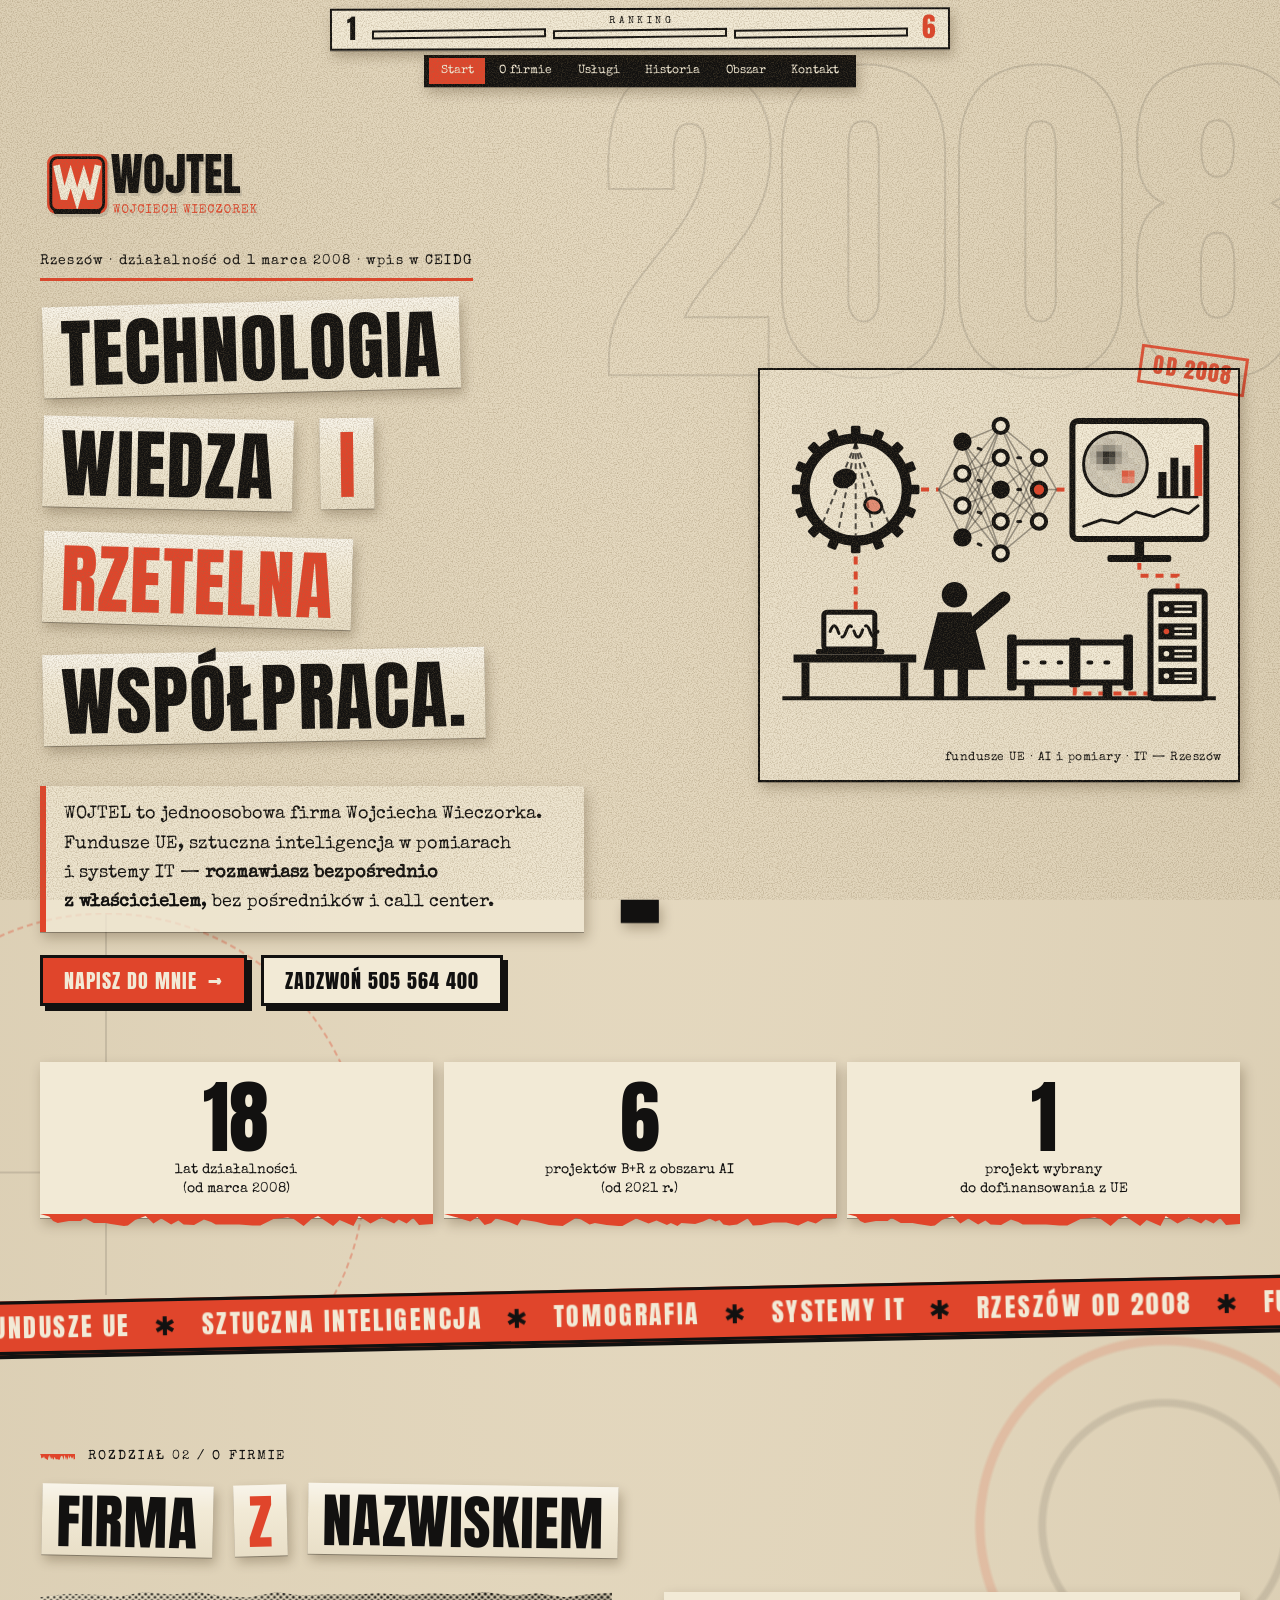
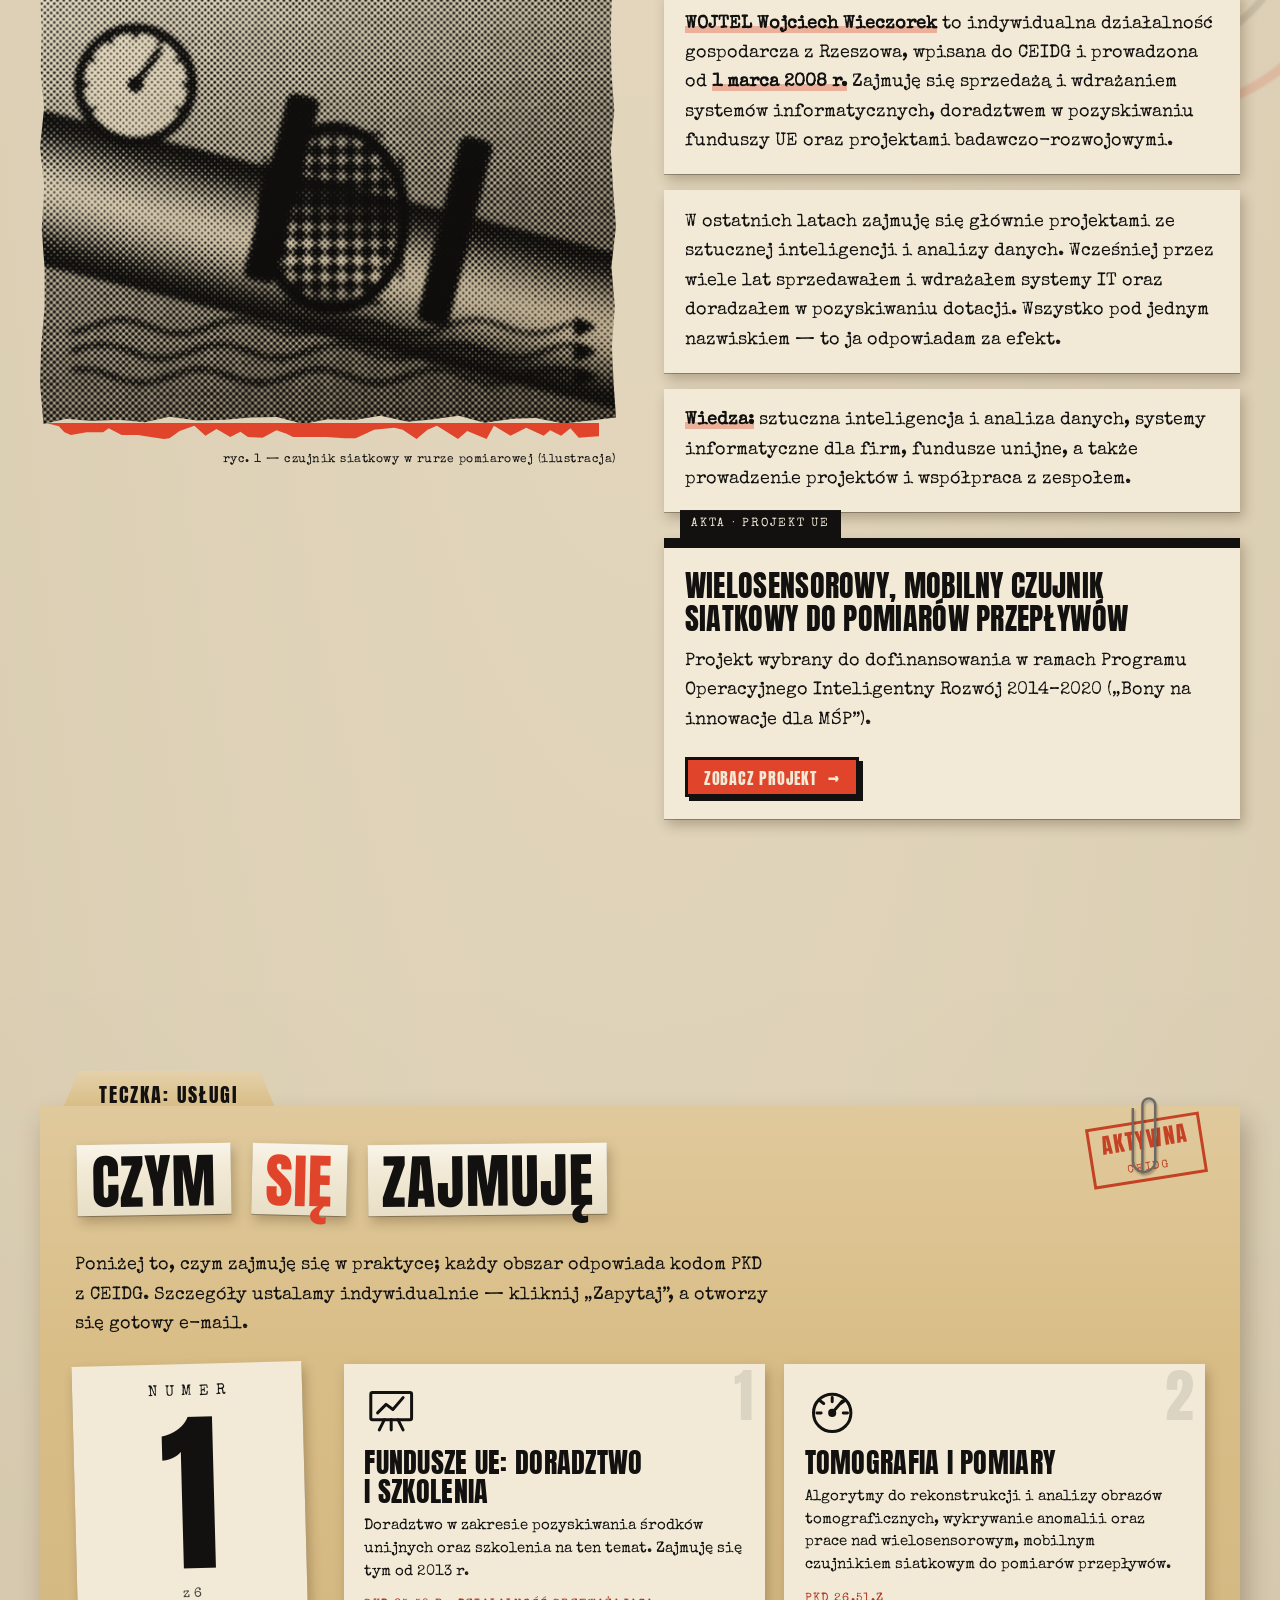
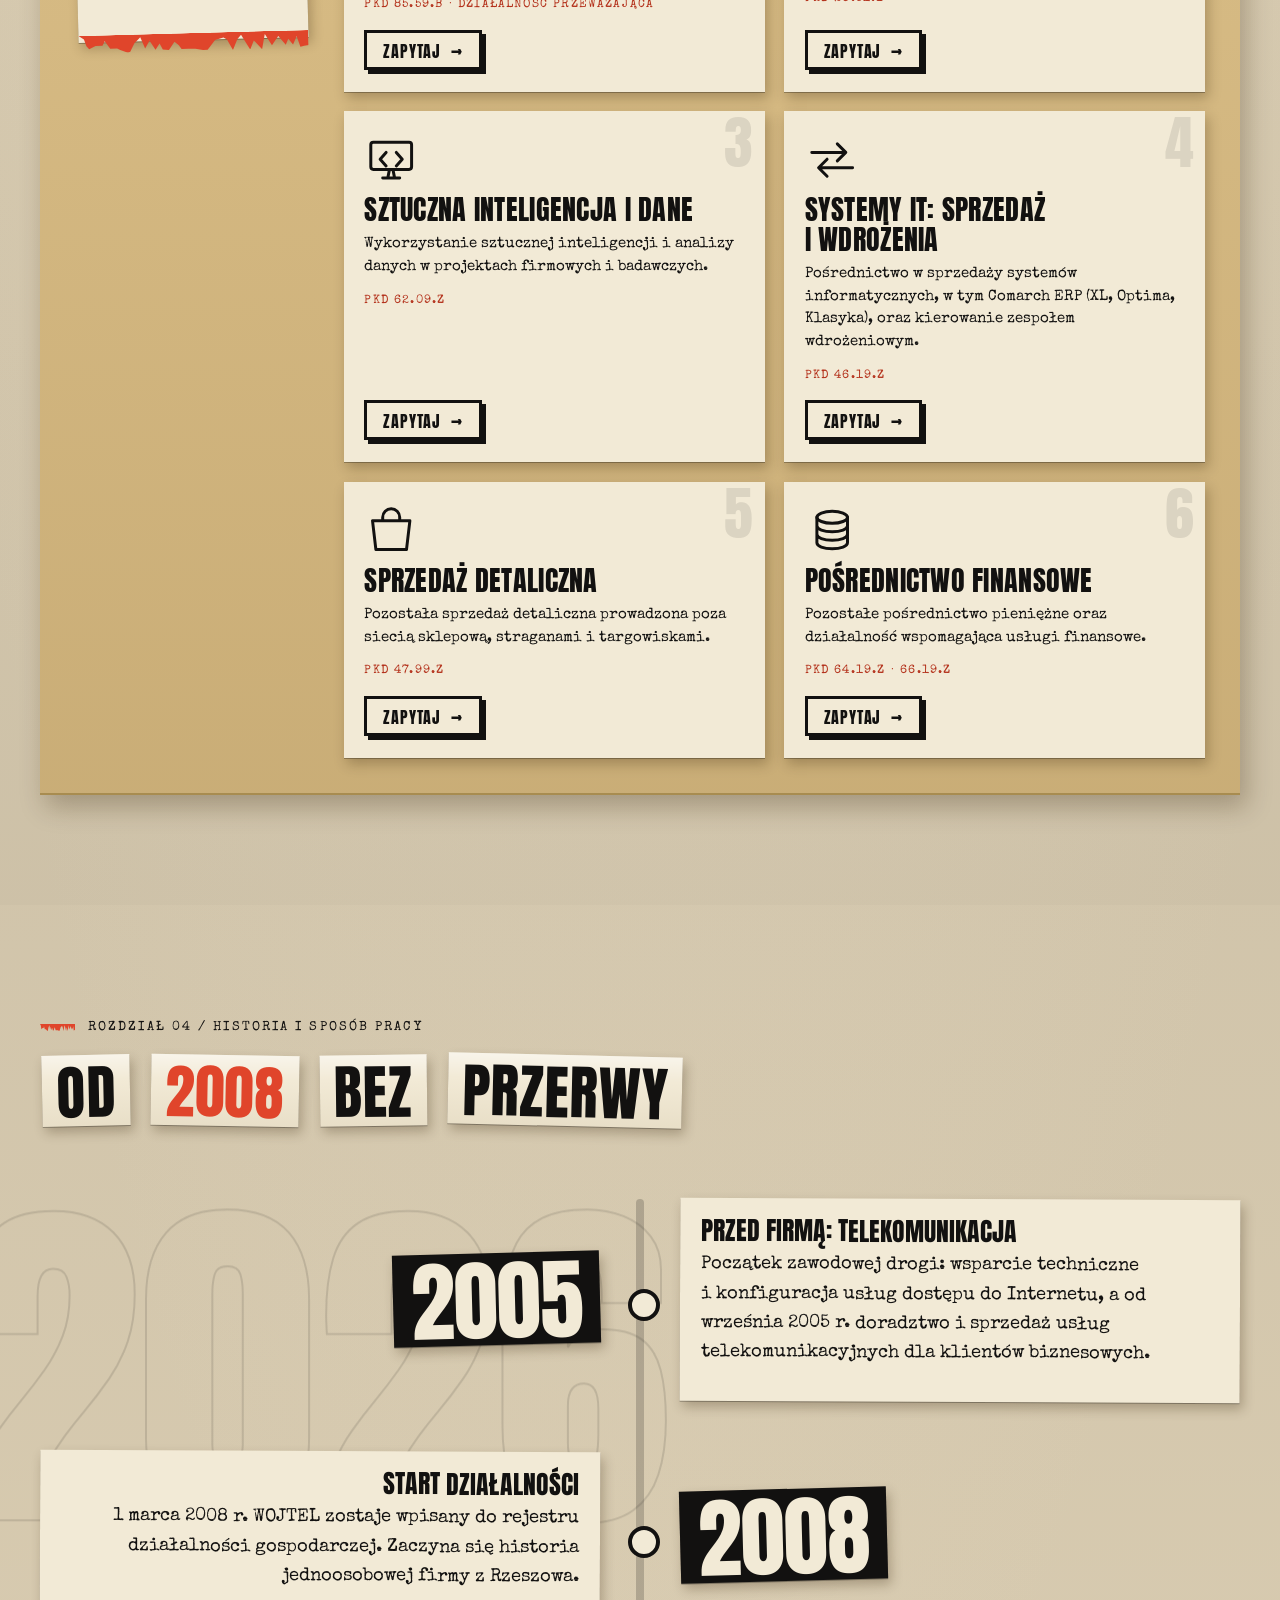
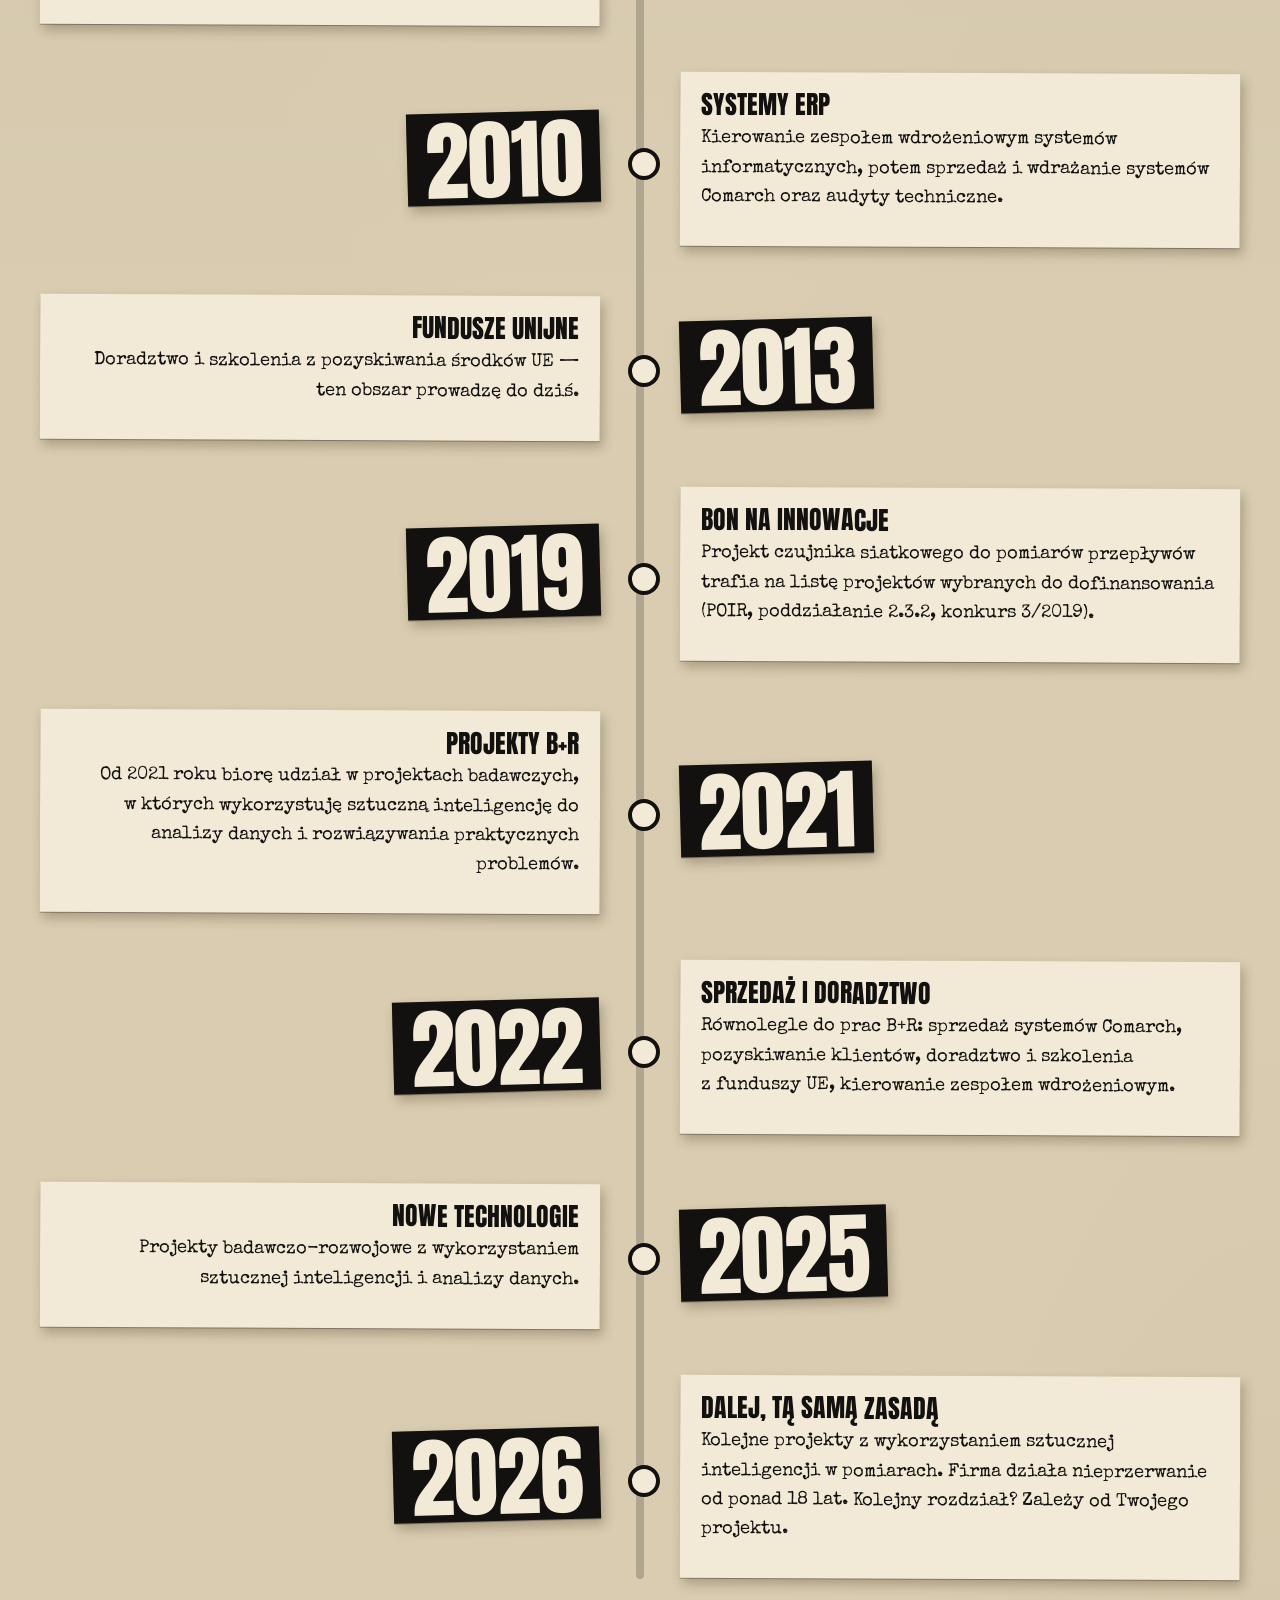
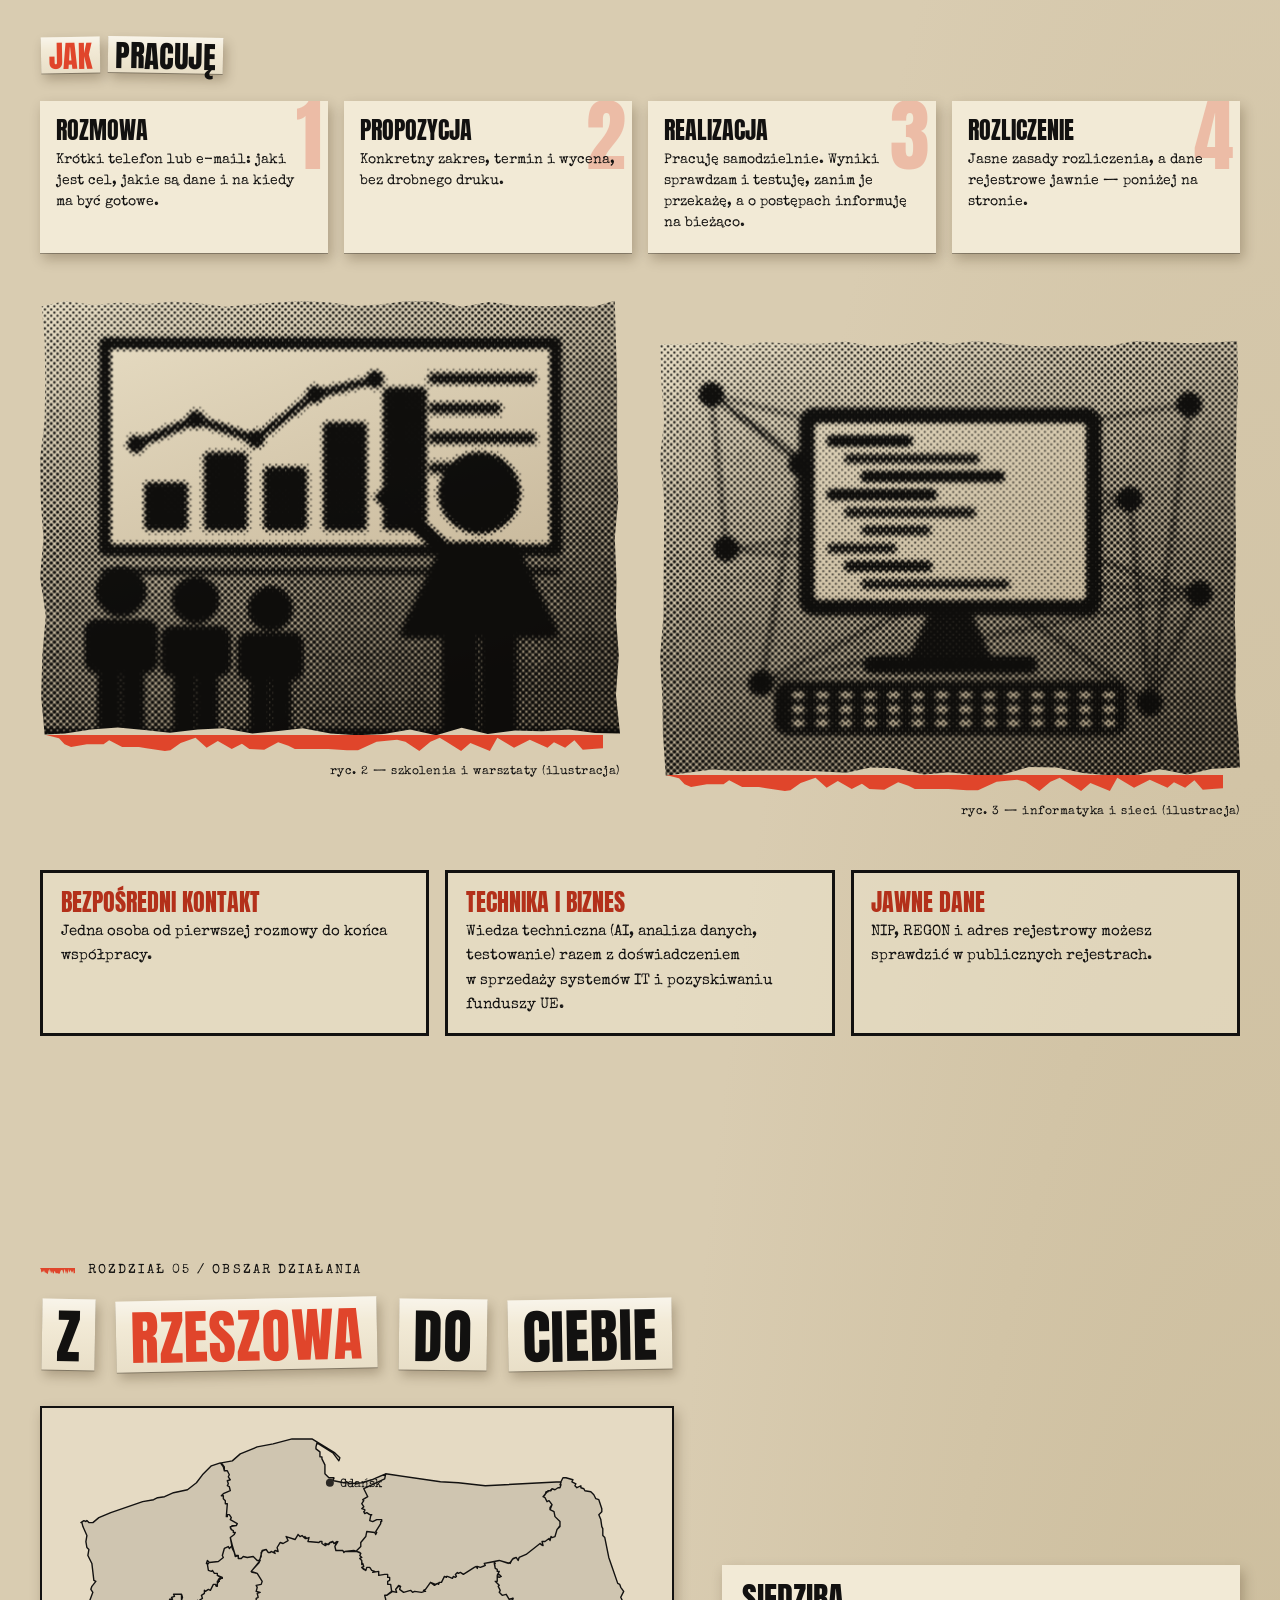
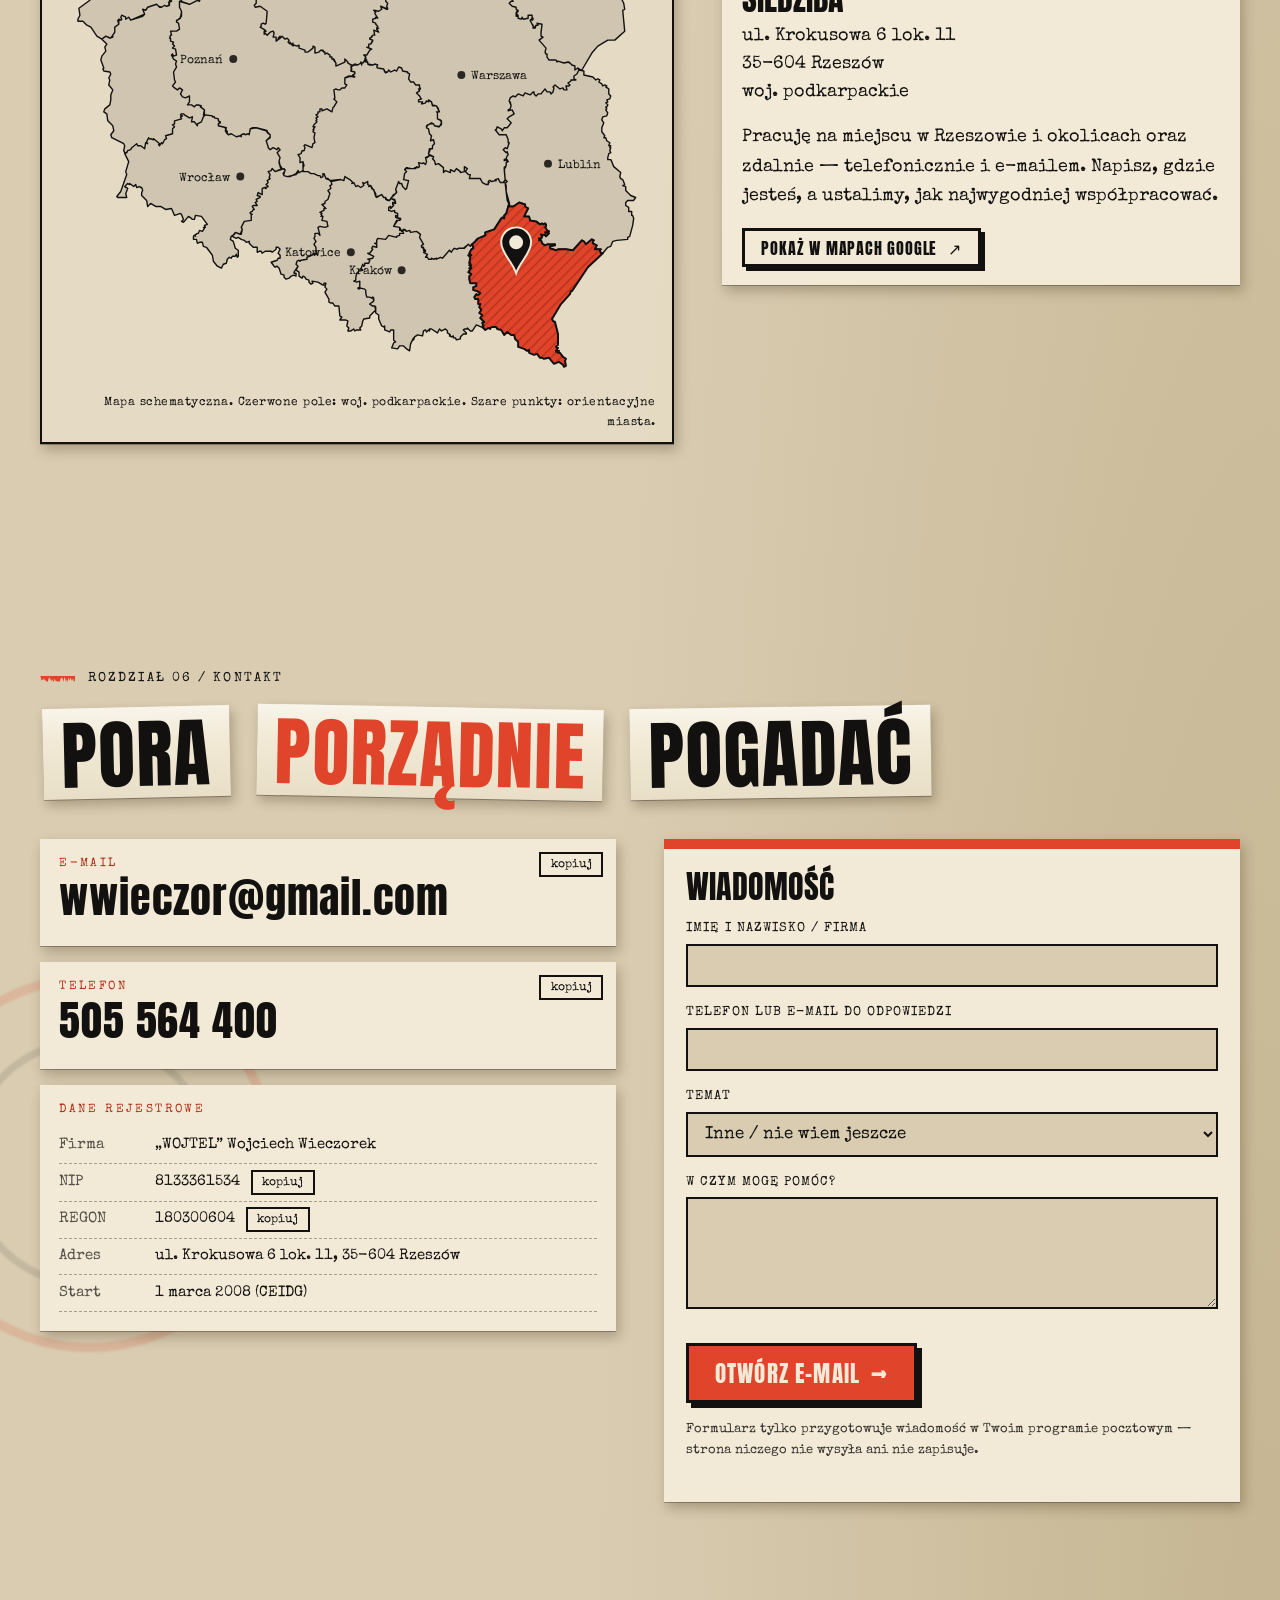
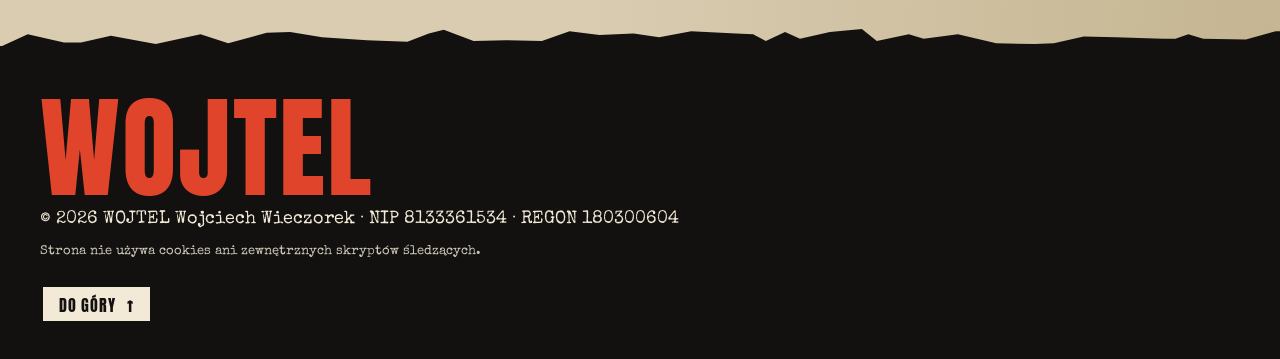
==== commit 3cda11b7: "Podstrona projektu UE z logotypami" ====
--- a/index.html
+++ b/index.html
@@ -418,16 +418,11 @@
           <strong>Wiedza:</strong> sztuczna inteligencja i&nbsp;analiza danych, systemy informatyczne dla firm, fundusze unijne, a&nbsp;także prowadzenie projektów i&nbsp;współpraca z&nbsp;zespołem.
         </p>
 
-        <article class="dossier rv" aria-labelledby="dosT">
+        <article class="dossier dossier--teaser rv" aria-labelledby="dosT">
           <span class="dossier__tag type">AKTA &middot; PROJEKT UE</span>
           <h3 id="dosT">Wielosensorowy, mobilny czujnik siatkowy do pomiarów przepływów</h3>
-          <p class="type">Projekt wybrany do dofinansowania w&nbsp;ramach Programu Operacyjnego Inteligentny Rozwój 2014&ndash;2020, poddziałanie 2.3.2 &bdquo;Bony na innowacje dla MŚP&rdquo; (nr wniosku POIR.02.03.02-18-0149/20).</p>
-          <dl class="money">
-            <div><dt>Koszt całkowity</dt><dd><span class="cnt" data-count="487572" data-sep="1">487 572</span>&nbsp;zł</dd></div>
-            <div><dt>Rekomendowane dofinansowanie</dt><dd class="red"><span class="cnt" data-count="336940" data-sep="1">336 940</span>&nbsp;zł</dd></div>
-          </dl>
-          <div class="meter" role="img" aria-label="Dofinansowanie stanowi około 69 procent kosztu całkowitego"><i style="--w:69.1%"></i></div>
-          <p class="type tiny">&asymp;&nbsp;69% kosztu całkowitego. Źródło: <a href="https://www.parp.gov.pl/storage/grants/documents/16/Lista-projektw-wybranych-2.3.2---1_2019-IX.pdf" target="_blank" rel="noopener">lista ocenionych projektów PARP, konkurs 3/2019 (PDF)</a>.</p>
+          <p class="type">Projekt wybrany do dofinansowania w&nbsp;ramach Programu Operacyjnego Inteligentny Rozwój 2014&ndash;2020 (&bdquo;Bony na innowacje dla MŚP&rdquo;).</p>
+          <a class="btn btn--red btn--sm" href="projekt-ue.html" data-magnet><span>Zobacz projekt</span><i aria-hidden="true">&rarr;</i></a>
         </article>
       </div>
     </div>
--- a/assets/style.css
+++ b/assets/style.css
@@ -405,3 +405,32 @@
 .hero__logo:hover{opacity:1;transform:rotate(-1.5deg) translateY(-2px)}
 @media (max-width:640px){.hero__logo img{height:58px}.hero__logo{margin-bottom:12px}}
 @media (prefers-reduced-motion:reduce){.hero__logo{transition:none}}
+
+/* ===== PODSTRONA: PROJEKT UE ===== */
+.sr-only{position:absolute;width:1px;height:1px;overflow:hidden;clip:rect(0 0 0 0);white-space:nowrap}
+.rk__nav .rk__back{background:var(--red);color:var(--cream);margin-left:.3rem}
+.rk__nav .rk__back:hover{background:var(--cream);color:var(--ink)}
+.pj-head{padding-top:clamp(6.5rem,12vw,9rem);padding-bottom:clamp(1.5rem,4vw,3rem)}
+.pj-head .back{margin-bottom:1.6rem}
+.pj-head .back .back__i{transition:transform .3s var(--ease)}
+.pj-head .back:hover .back__i{transform:translateX(-6px)}
+.pj-head .lead{max-width:44rem;margin-top:1.2rem}
+.pj-card{padding-top:clamp(2.5rem,5vw,4rem);padding-bottom:clamp(2rem,5vw,4rem)}
+.pj-grid{display:grid;gap:2rem}
+@media (min-width:960px){.pj-grid{grid-template-columns:1.35fr .9fr;gap:3rem;align-items:start}}
+.dossier--big{margin-top:1.6rem;padding:1.6rem 1.6rem 1.3rem}
+.dossier--big h3{font-size:clamp(1.7rem,5vw,2.6rem)}
+.dossier--big .money dd{font-size:clamp(1.9rem,6vw,3.2rem)}
+.dossier--big .meter{height:1.5rem}
+.reg--card{background:var(--cream);box-shadow:var(--sh);padding:.6rem 1.2rem 1rem;margin:1.6rem 0 0;border-top:10px solid var(--red)}
+.reg--card div{grid-template-columns:7rem 1fr}
+.pj-about .about__grid{margin-top:1.2rem}
+.pj-logos{padding-bottom:clamp(4rem,9vw,7rem)}
+.pj-logos__h{font:clamp(1.6rem,5vw,2.6rem)/1.1 var(--f-head);text-transform:uppercase;margin:0 0 1.4rem;max-width:40rem}
+.logostrip{background:#fff;border:2px solid var(--ink);box-shadow:var(--sh);padding:clamp(.6rem,2vw,1.4rem);overflow-x:auto;-webkit-overflow-scrolling:touch}
+.logostrip img{display:block;width:100%;height:auto;max-width:none}
+@media (max-width:760px){.logostrip img{width:820px;min-width:820px}}
+.logostrip__hint{display:none;margin:.5rem 0 0}
+@media (max-width:760px){.logostrip__hint{display:block}}
+.pj-logos .btns{margin-top:2rem}
+.dossier--teaser .btn{margin:.4rem 0 .3rem}
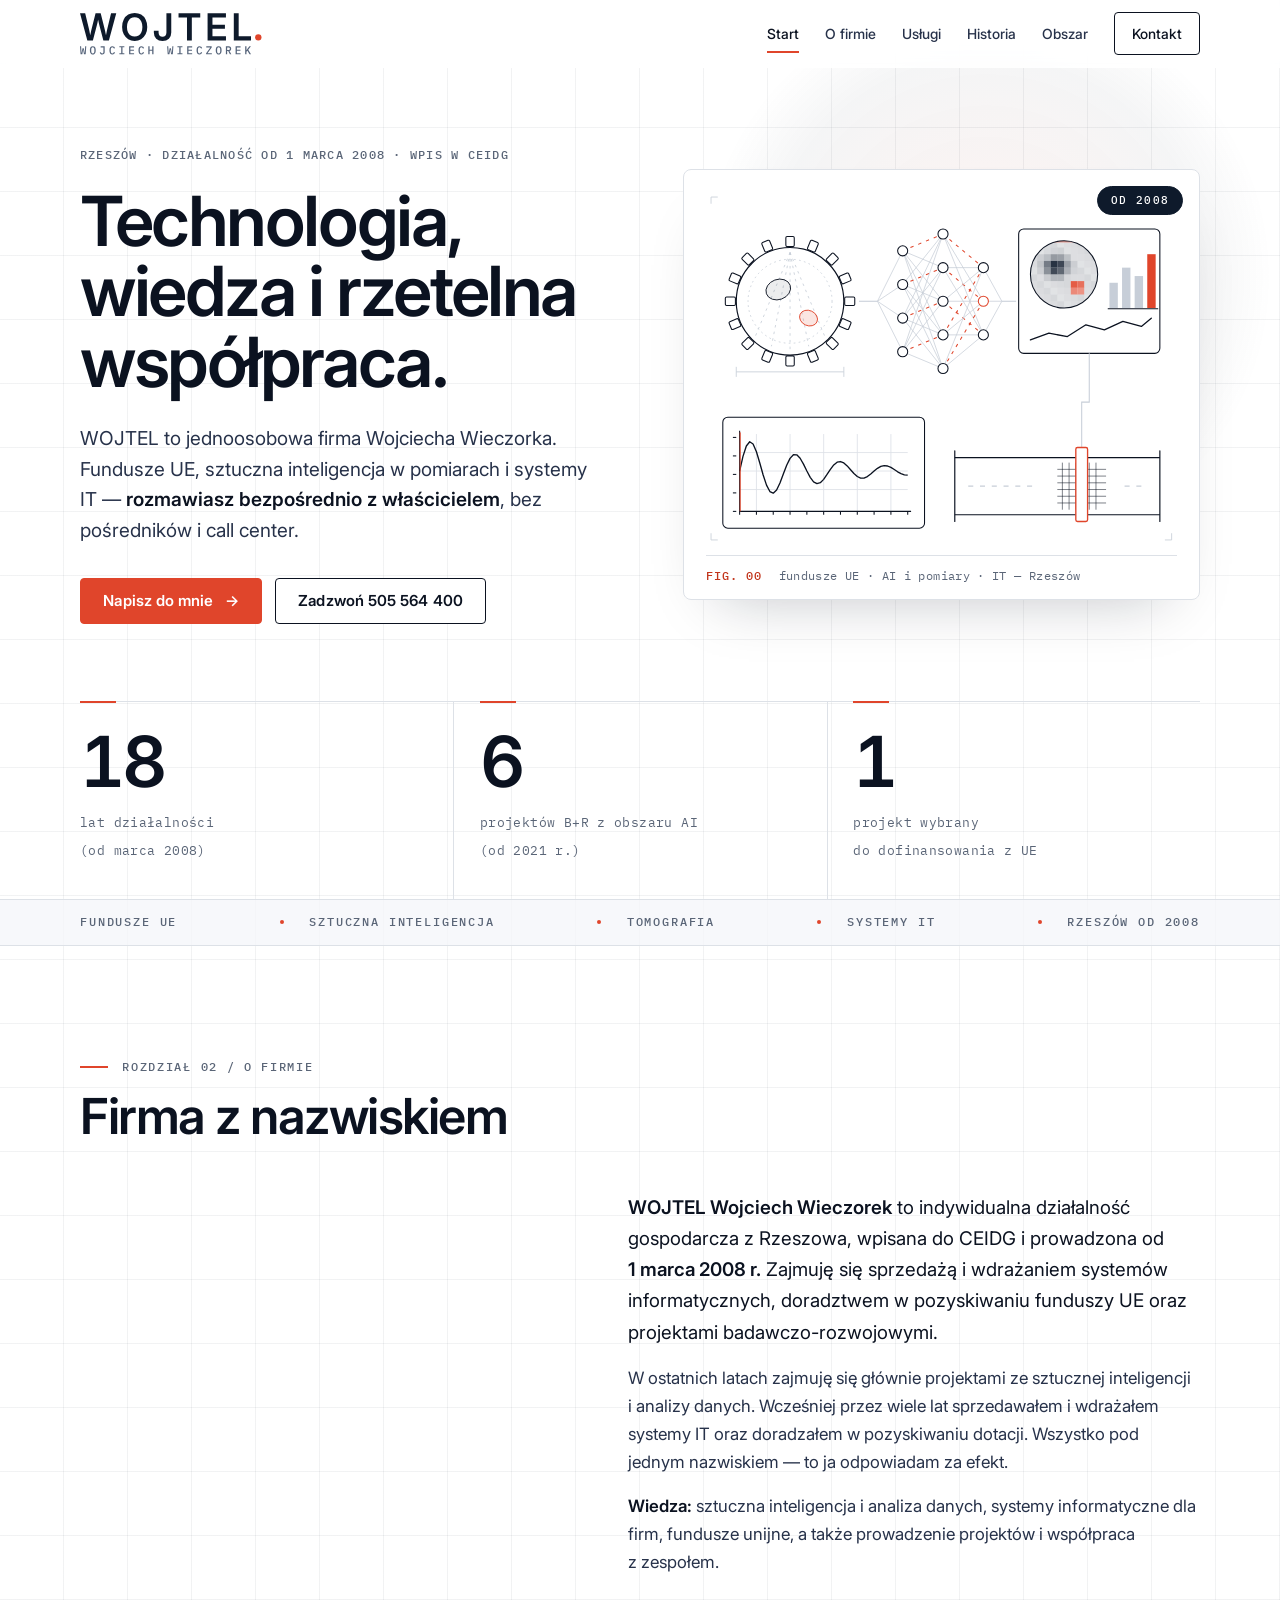
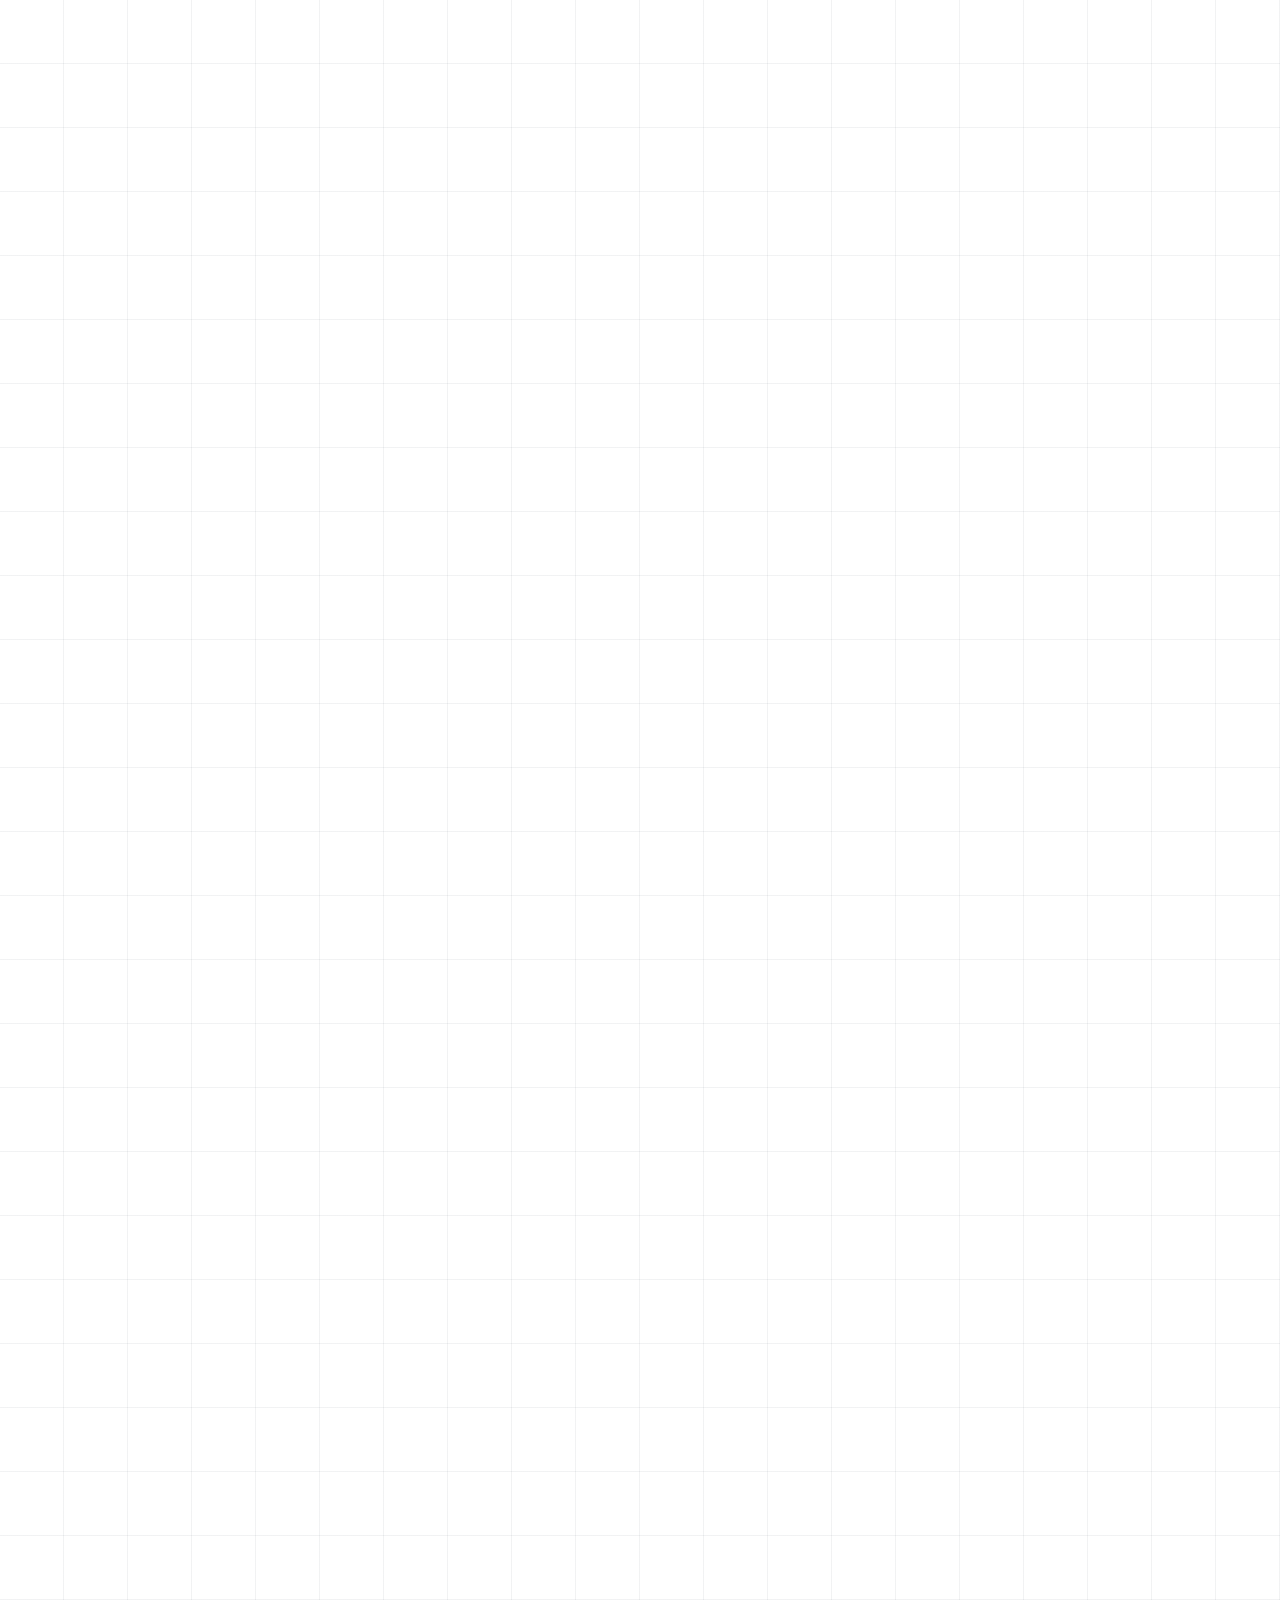
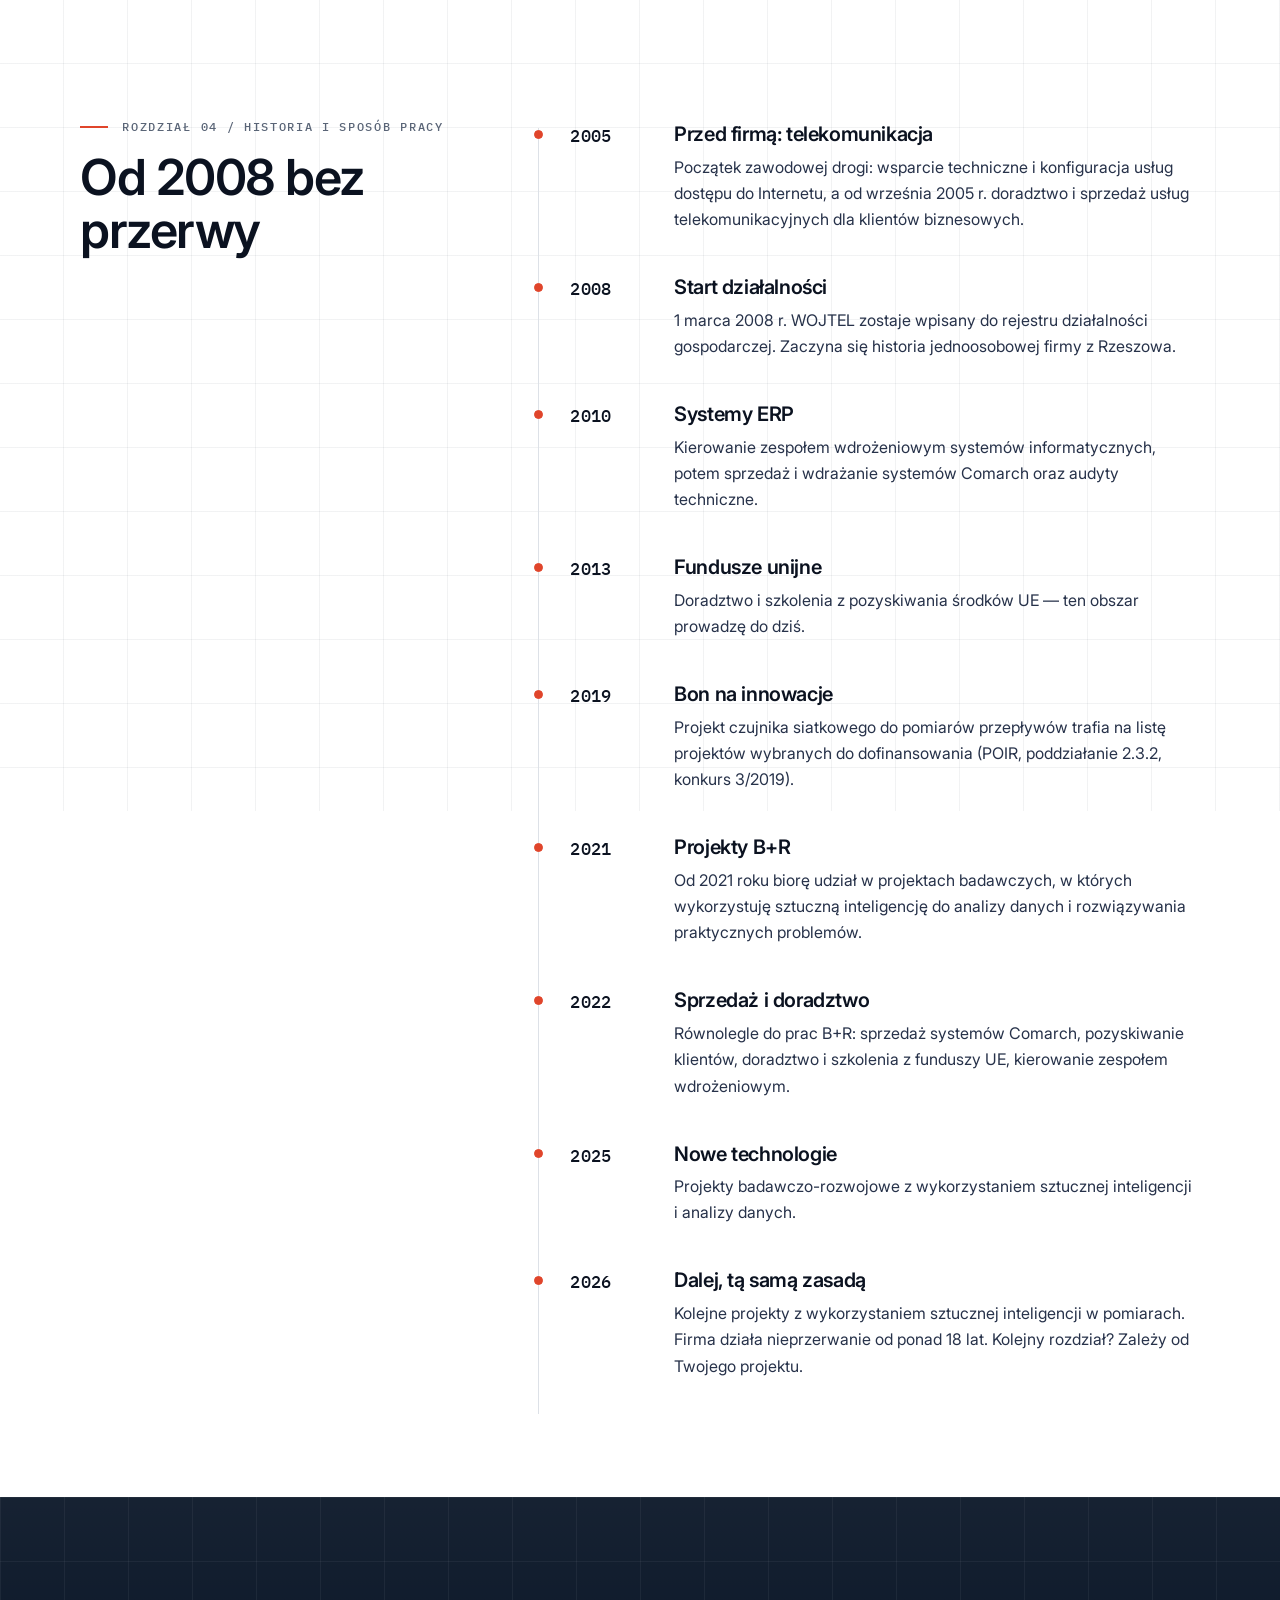
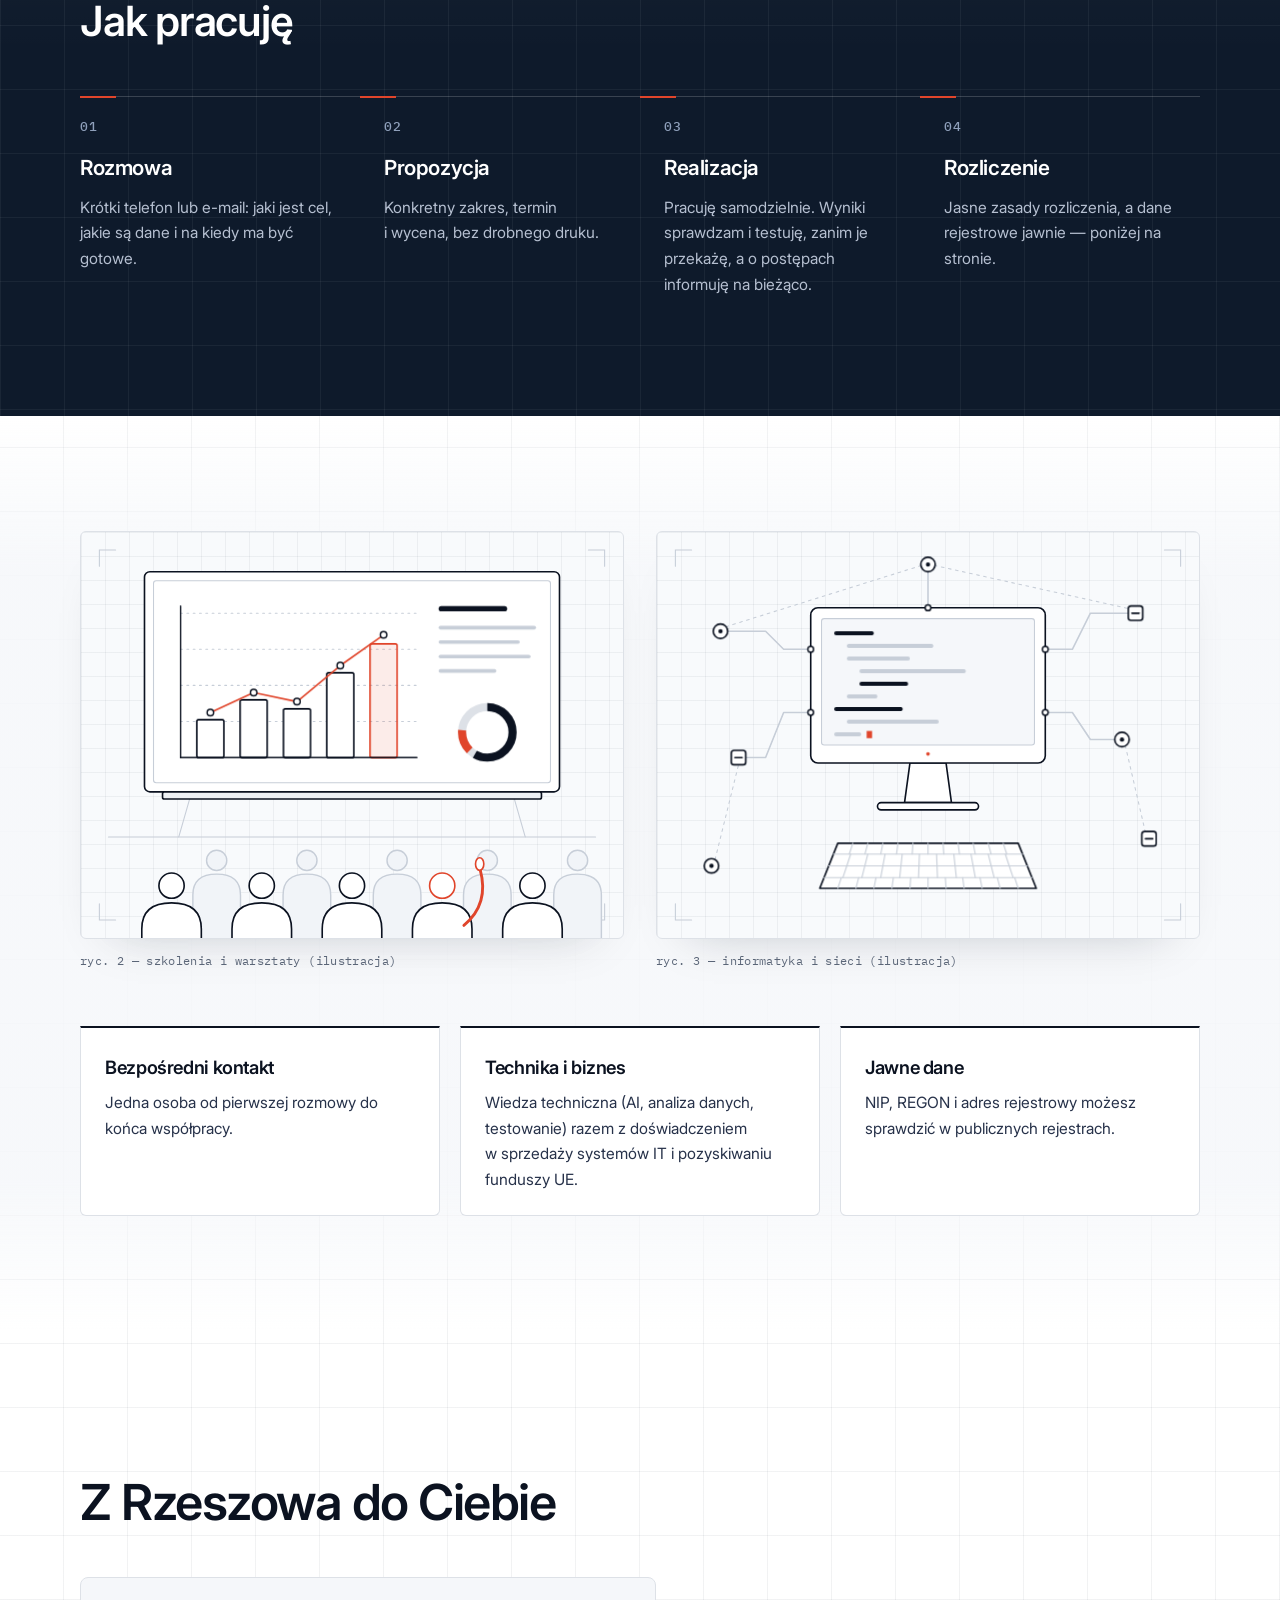
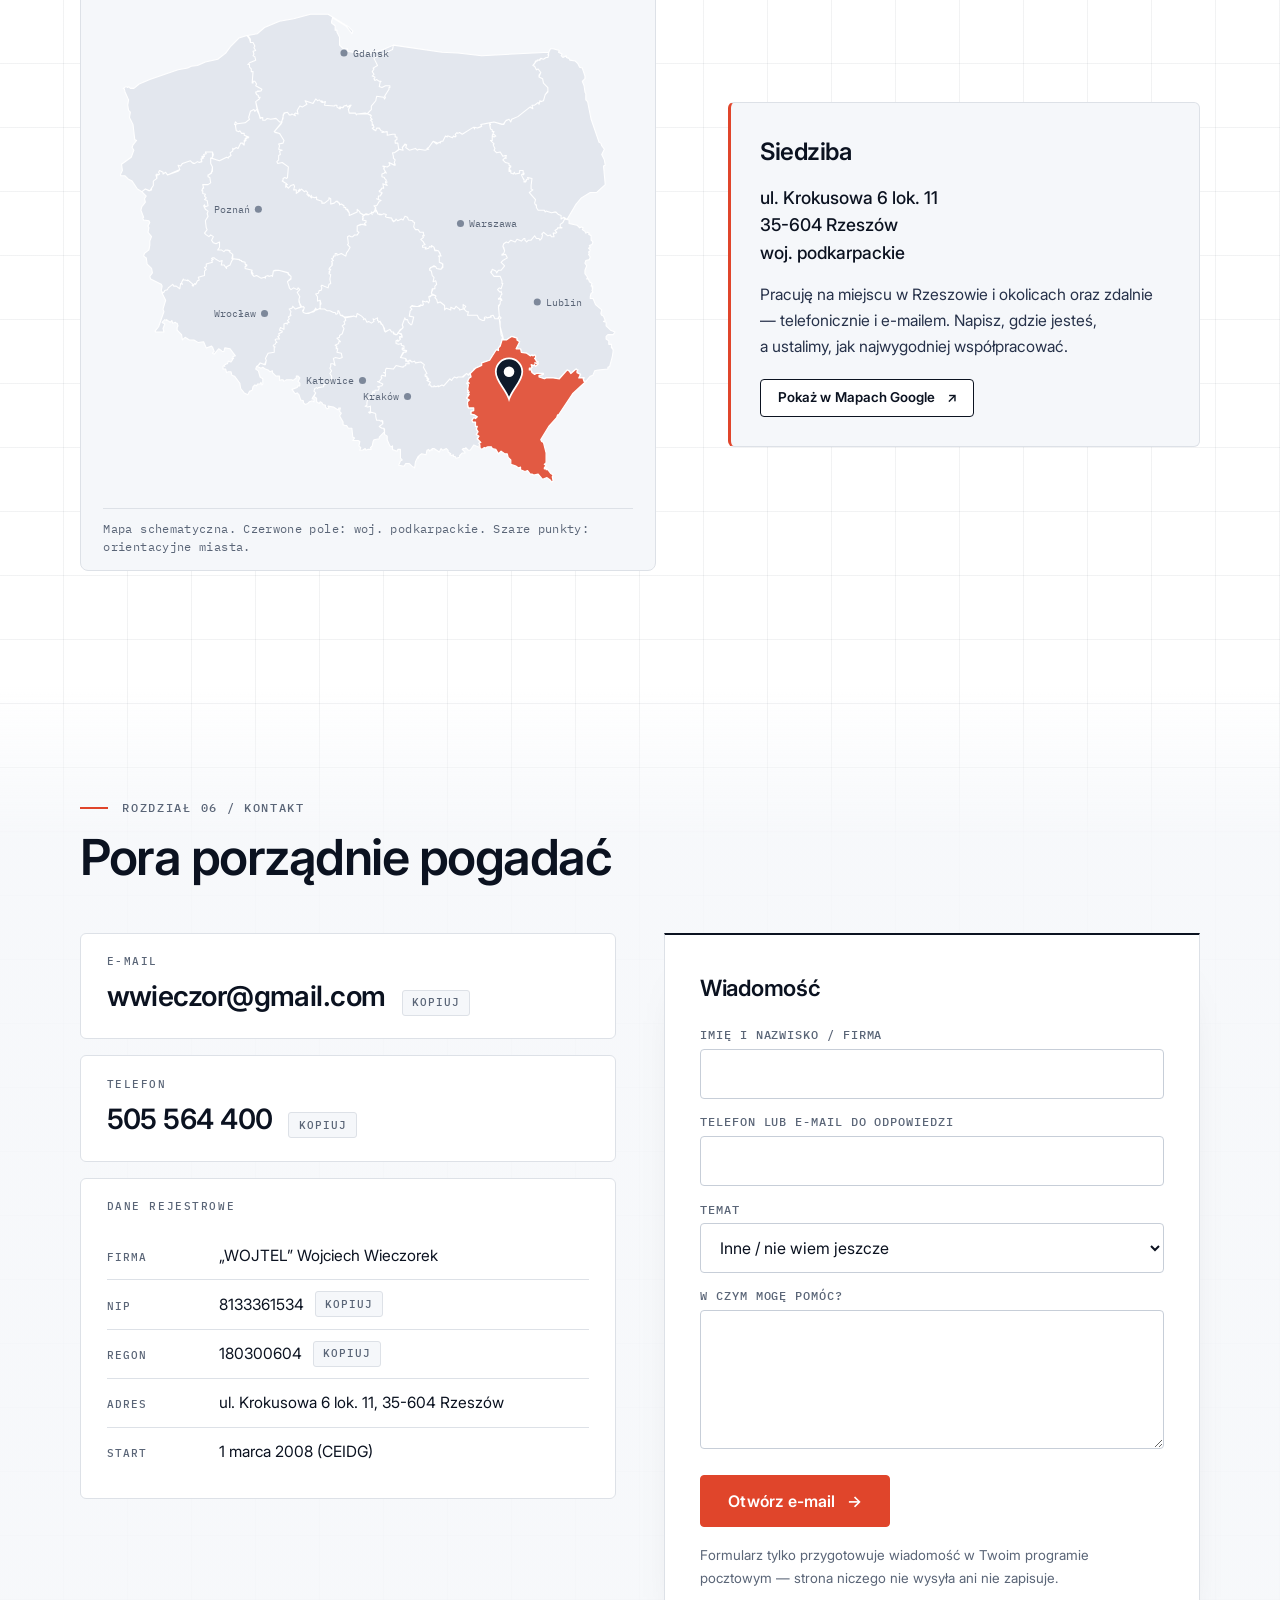
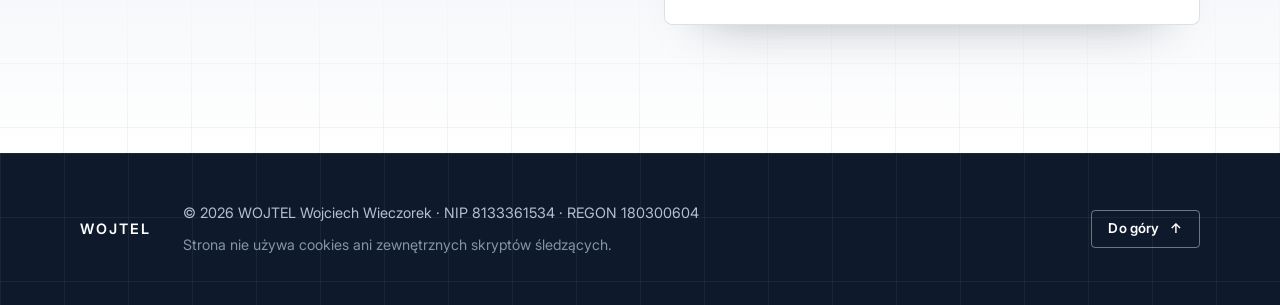
==== commit 4b5537fb: "Nowa szata graficzna strony (logo B)" ====
--- a/index.html
+++ b/index.html
@@ -7,7 +7,7 @@
 <meta name="description" content="WOJTEL Wojciech Wieczorek – jednoosobowa firma z Rzeszowa działająca od 2008 roku: doradztwo i szkolenia z funduszy UE, projekty B+R ze sztucznej inteligencji (tomografia, analiza danych), sprzedaż i wdrażanie systemów IT. Napisz lub zadzwoń: 505 564 400.">
 <meta name="author" content="Wojciech Wieczorek">
 <meta name="robots" content="index, follow, max-image-preview:large">
-<meta name="theme-color" content="#d9ccb1">
+<meta name="theme-color" content="#0e1a2b">
 <meta name="color-scheme" content="light">
 <!-- PO WDROŻENIU: dodaj <link rel="canonical" href="https://TWOJA-DOMENA.pl/"> oraz zamień og:image / og:url na pełne adresy -->
 <meta property="og:type" content="website">
@@ -27,8 +27,8 @@
 <link rel="icon" href="assets/favicon-32.png" sizes="32x32" type="image/png">
 <link rel="apple-touch-icon" href="assets/apple-touch-icon.png">
 <link rel="manifest" href="assets/site.webmanifest">
-<link rel="preload" href="assets/fonts/Anton.woff2" as="font" type="font/woff2" crossorigin>
-<link rel="preload" href="assets/fonts/SpecialElite.woff2" as="font" type="font/woff2" crossorigin>
+<link rel="preload" href="assets/fonts/Inter.woff2" as="font" type="font/woff2" crossorigin>
+<link rel="preload" href="assets/fonts/IBMPlexMono-400.woff2" as="font" type="font/woff2" crossorigin>
 <link rel="stylesheet" href="assets/style.css">
 <script>document.documentElement.className+=' js'</script>
 <script type="application/ld+json">
@@ -83,28 +83,21 @@
 </head>
 <body>
 <a class="skip" href="#tresc">Przejdź do treści</a>
-<div class="grain" aria-hidden="true"></div>
-
-<!-- ===== PASEK RANKING / NAWIGACJA ===== -->
-<header class="rk" id="top">
-  <div class="rk__card">
-    <span class="rk__n" id="rkNow" aria-hidden="true">1</span>
-    <div class="rk__mid">
-      <span class="rk__lbl">RANKING</span>
-      <div class="rk__segs" role="progressbar" aria-label="Postęp przewijania strony" aria-valuemin="0" aria-valuemax="100" aria-valuenow="0" id="rkBar">
-        <i><b></b></i><i><b></b></i><i><b></b></i>
-      </div>
-    </div>
-    <span class="rk__n rk__n--red" id="rkTotal" aria-hidden="true">6</span>
-  </div>
-  <nav class="rk__nav" aria-label="Główne menu">
+
+<header class="hdr" id="top">
+  <div class="wrap hdr__in">
+    <a class="hdr__logo" href="index.html#start" aria-label="WOJTEL Wojciech Wieczorek – strona główna"><img src="assets/img/wojtel-logo-b.svg" alt="WOJTEL Wojciech Wieczorek" width="224" height="64"></a>
+    <button class="hdr__btn" type="button" aria-expanded="false" aria-controls="nav"><span class="hdr__ico" aria-hidden="true"><i></i><i></i></span><span class="hdr__lbl">Menu</span></button>
+    <nav class="hdr__nav" id="nav" aria-label="Główne menu">
     <a href="#start" data-s="0">Start</a>
     <a href="#o-firmie" data-s="1">O firmie</a>
     <a href="#uslugi" data-s="2">Usługi</a>
     <a href="#historia" data-s="3">Historia</a>
     <a href="#obszar" data-s="4">Obszar</a>
     <a href="#kontakt" data-s="5">Kontakt</a>
-  </nav>
+    </nav>
+  </div>
+  <div class="hdr__bar" role="progressbar" aria-label="Postęp przewijania strony" aria-valuemin="0" aria-valuemax="100" aria-valuenow="0" id="rkBar"><b></b></div>
 </header>
 
 <a class="fab" href="tel:+48505564400" aria-label="Zadzwoń: 505 564 400">
@@ -115,126 +108,115 @@
 
 <!-- ===== 01 HERO ===== -->
 <section class="hero sec" id="start" data-sec aria-labelledby="h1">
-  <span class="par par--year" data-par="-0.12" aria-hidden="true">2008</span>
-  <span class="par par--cross" data-par="0.18" aria-hidden="true"></span>
+  <span class="par par--glow" data-par="0.1" aria-hidden="true"></span>
   <div class="wrap hero__grid">
     <div class="hero__txt">
-      <a class="hero__logo rv" href="#start" aria-label="WOJTEL Wojciech Wieczorek – strona główna"><img src="assets/img/wojtel-logo.svg" alt="WOJTEL Wojciech Wieczorek" width="230" height="80"></a>
-      <p class="type kicker rv">Rzeszów &middot; działalność od 1 marca 2008 &middot; wpis w CEIDG</p>
-      <h1 id="h1" class="words words--xl" data-stagger>
-        <span class="w" style="--r:-1.5deg">TECHNOLOGIA</span>
-        <span class="w" style="--r:1.2deg">WIEDZA</span>
-        <span class="w red" style="--r:-.8deg">I</span>
-        <span class="w red" style="--r:1.6deg">RZETELNA</span>
-        <span class="w" style="--r:-1.1deg">WSPÓŁPRACA.</span>
-      </h1>
-      <p class="note type rv">
+      <p class="kicker rv">Rzeszów &middot; działalność od 1 marca 2008 &middot; wpis w CEIDG</p>
+      <h1 id="h1" class="rv">Technologia, wiedza i&nbsp;rzetelna współpraca.</h1>
+      <p class="lead rv">
         WOJTEL to jednoosobowa firma Wojciecha Wieczorka. Fundusze UE, sztuczna inteligencja w&nbsp;pomiarach i&nbsp;systemy IT&nbsp;&mdash; <strong>rozmawiasz bezpośrednio z&nbsp;właścicielem</strong>, bez pośredników i&nbsp;call center.
       </p>
       <div class="btns rv">
-        <a class="btn btn--red" href="#kontakt" data-magnet><span>Napisz do mnie</span><i aria-hidden="true">&rarr;</i></a>
-        <a class="btn" href="tel:+48505564400" data-magnet><span>Zadzwoń 505&nbsp;564&nbsp;400</span></a>
+        <a class="btn btn--red" href="#kontakt"><span>Napisz do mnie</span><i aria-hidden="true">&rarr;</i></a>
+        <a class="btn" href="tel:+48505564400"><span>Zadzwoń 505&nbsp;564&nbsp;400</span></a>
       </div>
     </div>
 
     <figure class="hero__art rv">
-      <svg class="pict" viewBox="0 0 560 440" role="img" aria-labelledby="pT pD">
-              <title id="pT">Piktogram: pomiar tomograficzny rury, sieć neuronowa i monitor z odtworzonym obrazem</title>
-              <desc id="pD">Pierścień elektrod wokół przekroju rury mierzy przez nią sygnały. Dane płyną czerwonym przewodem do schematu sieci neuronowej, a stamtąd na monitor z odtworzonym obrazem wnętrza rury i wykresem. Obok stoi inżynier przy laptopie, rura pomiarowa z opaską elektrod i szafa serwerowa.</desc>
+      <svg class="pict" viewBox="0 0 560 420" role="img" aria-labelledby="pT pD">
+              <title id="pT">Schemat: pomiar tomograficzny rury, sieć neuronowa i monitor z odtworzonym obrazem</title>
+              <desc id="pD">Pierścień elektrod wokół przekroju rury mierzy przez nią sygnały. Dane płyną czerwonym przewodem do schematu sieci neuronowej, a stamtąd na monitor z odtworzonym obrazem wnętrza rury i wykresem. Poniżej wykres sygnału pomiarowego oraz rura pomiarowa z siatkowym czujnikiem i opaską elektrod.</desc>
               <defs><clipPath id="tomoClip"><circle cx="426" cy="98" r="40"/></clipPath></defs>
-              <line class="ground" x1="8" y1="392" x2="552" y2="392"/>
+              <g class="reg-marks"><path d="M6 14V6H14M546 6h8v8M6 406v8h8M554 406v8h-8"/></g>
               <!-- przekrój rury z pierścieniem elektrod -->
               <g class="tomo">
                 <circle class="wall" cx="100" cy="130" r="64"/>
+                <circle class="wall2" cx="100" cy="130" r="50"/>
                 <g class="scan">
-                  <line class="chord" x1="100" y1="72" x2="59.0" y2="171.0"/>
-                  <line class="chord" x1="100" y1="72" x2="77.8" y2="183.6"/>
-                  <line class="chord" x1="100" y1="72" x2="100.0" y2="188.0"/>
-                  <line class="chord" x1="100" y1="72" x2="122.2" y2="183.6"/>
-                  <line class="chord" x1="100" y1="72" x2="141.0" y2="171.0"/>
+                  <line class="chord" x1="100" y1="72" x2="59" y2="171"/><line class="chord" x1="100" y1="72" x2="77.8" y2="183.6"/>
+                  <line class="chord" x1="100" y1="72" x2="100" y2="188"/><line class="chord" x1="100" y1="72" x2="122.2" y2="183.6"/>
+                  <line class="chord" x1="100" y1="72" x2="141" y2="171"/>
                 </g>
                 <ellipse class="blob" cx="86" cy="116" rx="15" ry="12" transform="rotate(-20 86 116)"/>
-                <ellipse class="blob blob--r" cx="122" cy="150" rx="11" ry="9" transform="rotate(25 122 150)"/>
-                <rect class="el" style="--k:0" x="94" y="50" width="12" height="16" rx="2" transform="rotate(0 100 130)"/>
-                <rect class="el" style="--k:1" x="94" y="50" width="12" height="16" rx="2" transform="rotate(22.5 100 130)"/>
-                <rect class="el" style="--k:2" x="94" y="50" width="12" height="16" rx="2" transform="rotate(45 100 130)"/>
-                <rect class="el" style="--k:3" x="94" y="50" width="12" height="16" rx="2" transform="rotate(67.5 100 130)"/>
-                <rect class="el" style="--k:4" x="94" y="50" width="12" height="16" rx="2" transform="rotate(90 100 130)"/>
-                <rect class="el" style="--k:5" x="94" y="50" width="12" height="16" rx="2" transform="rotate(112.5 100 130)"/>
-                <rect class="el" style="--k:6" x="94" y="50" width="12" height="16" rx="2" transform="rotate(135 100 130)"/>
-                <rect class="el" style="--k:7" x="94" y="50" width="12" height="16" rx="2" transform="rotate(157.5 100 130)"/>
-                <rect class="el" style="--k:8" x="94" y="50" width="12" height="16" rx="2" transform="rotate(180 100 130)"/>
-                <rect class="el" style="--k:9" x="94" y="50" width="12" height="16" rx="2" transform="rotate(202.5 100 130)"/>
-                <rect class="el" style="--k:10" x="94" y="50" width="12" height="16" rx="2" transform="rotate(225 100 130)"/>
-                <rect class="el" style="--k:11" x="94" y="50" width="12" height="16" rx="2" transform="rotate(247.5 100 130)"/>
-                <rect class="el" style="--k:12" x="94" y="50" width="12" height="16" rx="2" transform="rotate(270 100 130)"/>
-                <rect class="el" style="--k:13" x="94" y="50" width="12" height="16" rx="2" transform="rotate(292.5 100 130)"/>
-                <rect class="el" style="--k:14" x="94" y="50" width="12" height="16" rx="2" transform="rotate(315 100 130)"/>
-                <rect class="el" style="--k:15" x="94" y="50" width="12" height="16" rx="2" transform="rotate(337.5 100 130)"/>
+                <ellipse class="blob" cx="122" cy="150" rx="11" ry="9" transform="rotate(25 122 150)"/>
+                                <rect class="el" style="--k:0" x="95" y="53" width="10" height="12" rx="1.5" transform="rotate(0.0 100 130)"/>
+                <rect class="el" style="--k:1" x="95" y="53" width="10" height="12" rx="1.5" transform="rotate(22.5 100 130)"/>
+                <rect class="el" style="--k:2" x="95" y="53" width="10" height="12" rx="1.5" transform="rotate(45.0 100 130)"/>
+                <rect class="el" style="--k:3" x="95" y="53" width="10" height="12" rx="1.5" transform="rotate(67.5 100 130)"/>
+                <rect class="el" style="--k:4" x="95" y="53" width="10" height="12" rx="1.5" transform="rotate(90.0 100 130)"/>
+                <rect class="el" style="--k:5" x="95" y="53" width="10" height="12" rx="1.5" transform="rotate(112.5 100 130)"/>
+                <rect class="el" style="--k:6" x="95" y="53" width="10" height="12" rx="1.5" transform="rotate(135.0 100 130)"/>
+                <rect class="el" style="--k:7" x="95" y="53" width="10" height="12" rx="1.5" transform="rotate(157.5 100 130)"/>
+                <rect class="el" style="--k:8" x="95" y="53" width="10" height="12" rx="1.5" transform="rotate(180.0 100 130)"/>
+                <rect class="el" style="--k:9" x="95" y="53" width="10" height="12" rx="1.5" transform="rotate(202.5 100 130)"/>
+                <rect class="el" style="--k:10" x="95" y="53" width="10" height="12" rx="1.5" transform="rotate(225.0 100 130)"/>
+                <rect class="el" style="--k:11" x="95" y="53" width="10" height="12" rx="1.5" transform="rotate(247.5 100 130)"/>
+                <rect class="el" style="--k:12" x="95" y="53" width="10" height="12" rx="1.5" transform="rotate(270.0 100 130)"/>
+                <rect class="el" style="--k:13" x="95" y="53" width="10" height="12" rx="1.5" transform="rotate(292.5 100 130)"/>
+                <rect class="el" style="--k:14" x="95" y="53" width="10" height="12" rx="1.5" transform="rotate(315.0 100 130)"/>
+                <rect class="el" style="--k:15" x="95" y="53" width="10" height="12" rx="1.5" transform="rotate(337.5 100 130)"/>
               </g>
-              <!-- przewody pierścień → sieć → monitor -->
+              <g class="dim"><path d="M36 214H164M36 208v12M164 208v12"/></g>
               <path class="cable" d="M182 130H204"/>
               <path class="cable" d="M352 130H369"/>
-              <!-- sieć neuronowa -->
               <g class="net">
-                <line class="edge" x1="204" y1="130" x2="234" y2="70"/>
+                                <line class="edge" x1="204" y1="130" x2="234" y2="70"/>
                 <line class="edge" x1="204" y1="130" x2="234" y2="110"/>
                 <line class="edge" x1="204" y1="130" x2="234" y2="150"/>
                 <line class="edge" x1="204" y1="130" x2="234" y2="190"/>
-                <line class="edge" x1="330" y1="90" x2="352" y2="130"/>
-                <line class="edge" x1="330" y1="130" x2="352" y2="130"/>
-                <line class="edge" x1="330" y1="170" x2="352" y2="130"/>
-                <line class="edge" x1="234" y1="70" x2="282" y2="50"/>
-                <line class="edge p" x1="234" y1="70" x2="282" y2="90"/>
+                <line class="edge p" x1="234" y1="70" x2="282" y2="50"/>
+                <line class="edge" x1="234" y1="70" x2="282" y2="90"/>
                 <line class="edge" x1="234" y1="70" x2="282" y2="130"/>
                 <line class="edge" x1="234" y1="70" x2="282" y2="170"/>
                 <line class="edge" x1="234" y1="70" x2="282" y2="210"/>
                 <line class="edge" x1="234" y1="110" x2="282" y2="50"/>
-                <line class="edge" x1="234" y1="110" x2="282" y2="90"/>
-                <line class="edge p" x1="234" y1="110" x2="282" y2="130"/>
+                <line class="edge p" x1="234" y1="110" x2="282" y2="90"/>
+                <line class="edge" x1="234" y1="110" x2="282" y2="130"/>
                 <line class="edge" x1="234" y1="110" x2="282" y2="170"/>
                 <line class="edge" x1="234" y1="110" x2="282" y2="210"/>
                 <line class="edge" x1="234" y1="150" x2="282" y2="50"/>
                 <line class="edge" x1="234" y1="150" x2="282" y2="90"/>
-                <line class="edge" x1="234" y1="150" x2="282" y2="130"/>
-                <line class="edge p" x1="234" y1="150" x2="282" y2="170"/>
+                <line class="edge p" x1="234" y1="150" x2="282" y2="130"/>
+                <line class="edge" x1="234" y1="150" x2="282" y2="170"/>
                 <line class="edge" x1="234" y1="150" x2="282" y2="210"/>
                 <line class="edge" x1="234" y1="190" x2="282" y2="50"/>
                 <line class="edge" x1="234" y1="190" x2="282" y2="90"/>
                 <line class="edge" x1="234" y1="190" x2="282" y2="130"/>
-                <line class="edge" x1="234" y1="190" x2="282" y2="170"/>
-                <line class="edge p" x1="234" y1="190" x2="282" y2="210"/>
-                <line class="edge" x1="282" y1="50" x2="330" y2="90"/>
+                <line class="edge p" x1="234" y1="190" x2="282" y2="170"/>
+                <line class="edge" x1="234" y1="190" x2="282" y2="210"/>
+                <line class="edge p" x1="282" y1="50" x2="330" y2="90"/>
                 <line class="edge" x1="282" y1="50" x2="330" y2="130"/>
                 <line class="edge" x1="282" y1="50" x2="330" y2="170"/>
-                <line class="edge p" x1="282" y1="90" x2="330" y2="90"/>
-                <line class="edge" x1="282" y1="90" x2="330" y2="130"/>
+                <line class="edge" x1="282" y1="90" x2="330" y2="90"/>
+                <line class="edge p" x1="282" y1="90" x2="330" y2="130"/>
                 <line class="edge" x1="282" y1="90" x2="330" y2="170"/>
                 <line class="edge" x1="282" y1="130" x2="330" y2="90"/>
-                <line class="edge p" x1="282" y1="130" x2="330" y2="130"/>
-                <line class="edge" x1="282" y1="130" x2="330" y2="170"/>
-                <line class="edge" x1="282" y1="170" x2="330" y2="90"/>
+                <line class="edge" x1="282" y1="130" x2="330" y2="130"/>
+                <line class="edge p" x1="282" y1="130" x2="330" y2="170"/>
+                <line class="edge p" x1="282" y1="170" x2="330" y2="90"/>
                 <line class="edge" x1="282" y1="170" x2="330" y2="130"/>
-                <line class="edge p" x1="282" y1="170" x2="330" y2="170"/>
+                <line class="edge" x1="282" y1="170" x2="330" y2="170"/>
                 <line class="edge" x1="282" y1="210" x2="330" y2="90"/>
-                <line class="edge" x1="282" y1="210" x2="330" y2="130"/>
+                <line class="edge p" x1="282" y1="210" x2="330" y2="130"/>
                 <line class="edge" x1="282" y1="210" x2="330" y2="170"/>
-                <circle class="node on" style="--d:0.00s" cx="234" cy="70" r="9"/>
-                <circle class="node" style="--d:0.09s" cx="234" cy="110" r="9"/>
-                <circle class="node" style="--d:0.18s" cx="234" cy="150" r="9"/>
-                <circle class="node on" style="--d:0.27s" cx="234" cy="190" r="9"/>
-                <circle class="node" style="--d:0.55s" cx="282" cy="50" r="9"/>
-                <circle class="node" style="--d:0.64s" cx="282" cy="90" r="9"/>
-                <circle class="node on" style="--d:0.73s" cx="282" cy="130" r="9"/>
-                <circle class="node" style="--d:0.82s" cx="282" cy="170" r="9"/>
-                <circle class="node" style="--d:0.91s" cx="282" cy="210" r="9"/>
-                <circle class="node" style="--d:1.10s" cx="330" cy="90" r="9"/>
-                <circle class="node r" style="--d:1.19s" cx="330" cy="130" r="9"/>
-                <circle class="node" style="--d:1.28s" cx="330" cy="170" r="9"/>
+                <line class="edge" x1="330" y1="90" x2="352" y2="130"/>
+                <line class="edge" x1="330" y1="130" x2="352" y2="130"/>
+                <line class="edge" x1="330" y1="170" x2="352" y2="130"/>
+                                <circle class="node" style="--d:0.00s" cx="234" cy="70" r="6"/>
+                <circle class="node" style="--d:0.14s" cx="234" cy="110" r="6"/>
+                <circle class="node" style="--d:0.28s" cx="234" cy="150" r="6"/>
+                <circle class="node" style="--d:0.42s" cx="234" cy="190" r="6"/>
+                <circle class="node" style="--d:0.56s" cx="282" cy="50" r="6"/>
+                <circle class="node" style="--d:0.70s" cx="282" cy="90" r="6"/>
+                <circle class="node" style="--d:0.84s" cx="282" cy="130" r="6"/>
+                <circle class="node" style="--d:0.98s" cx="282" cy="170" r="6"/>
+                <circle class="node" style="--d:1.12s" cx="282" cy="210" r="6"/>
+                <circle class="node" style="--d:1.26s" cx="330" cy="90" r="6"/>
+                <circle class="node r" style="--d:1.40s" cx="330" cy="130" r="6"/>
+                <circle class="node" style="--d:1.54s" cx="330" cy="170" r="6"/>
               </g>
-              <!-- monitor: obraz rekonstruowany + wykres -->
               <g class="mon">
-                <rect class="card" x="372" y="44" width="168" height="148" rx="7"/>
+                <rect class="card" x="372" y="44" width="168" height="148" rx="6"/>
                 <g clip-path="url(#tomoClip)">
                   <rect class="cell" style="--o:0.15;--d:0.00s" x="402" y="58" width="8" height="8"/>
                   <rect class="cell" style="--o:0.17;--d:0.00s" x="410" y="58" width="8" height="8"/>
@@ -324,105 +306,130 @@
                   <rect class="cell" style="--o:0.12;--d:2.70s" x="426" y="130" width="8" height="8"/>
                   <rect class="cell" style="--o:0.14;--d:2.70s" x="434" y="130" width="8" height="8"/>
                   <rect class="cell" style="--o:0.15;--d:2.70s" x="442" y="130" width="8" height="8"/>
-                  <rect class="sweep" x="380" y="58" width="92" height="3"/>
+                  <rect class="sweep" x="380" y="58" width="92" height="2"/>
                 </g>
                 <circle class="ringo" cx="426" cy="98" r="40"/>
                 <rect class="bar b1" x="480" y="108" width="10" height="30"/>
                 <rect class="bar b2" x="495" y="90" width="10" height="48"/>
                 <rect class="bar b3" x="510" y="100" width="10" height="38"/>
                 <rect class="bar b4 red" x="525" y="74" width="10" height="64"/>
-                <rect x="478" y="138" width="52" height="3"/>
+                <path class="base" d="M478 139H538"/>
                 <path class="line" style="--L:157" d="M386 176 L408 168 L430 172 L452 158 L474 164 L496 154 L518 160 L530 150"/>
-                <rect x="450" y="192" width="12" height="22"/><rect x="416" y="212" width="80" height="9" rx="3"/>
               </g>
-              <!-- inżynier przy laptopie -->
-              <path class="cable" d="M100 214V284"/>
-              <g class="desk"><rect x="22" y="337" width="154" height="10"/><rect x="32" y="347" width="10" height="45"/><rect x="156" y="347" width="10" height="45"/>
-                <rect class="card" x="60" y="284" width="64" height="46" rx="4" style="stroke-width:5"/><rect x="50" y="330" width="86" height="7" rx="3"/>
-                <path class="trace" d="M68 308q5-14 10 0t10 0t10 0t10 0t10 0t10 0"/>
+              <!-- wykres sygnału -->
+              <g class="plot">
+                <rect class="card" x="20" y="268" width="240" height="132" rx="6"/>
+                <g class="pgrid"><path d="M60 288V380"/><path d="M100 288V380"/><path d="M140 288V380"/><path d="M180 288V380"/><path d="M220 288V380"/><path d="M40 310H240"/><path d="M40 332H240"/><path d="M40 354H240"/></g>
+                <g class="axis"><path d="M40 284V380H244"/><path d="M40 380v4"/><path d="M60 380v4"/><path d="M80 380v4"/><path d="M100 380v4"/><path d="M120 380v4"/><path d="M140 380v4"/><path d="M160 380v4"/><path d="M180 380v4"/><path d="M200 380v4"/><path d="M220 380v4"/><path d="M240 380v4"/><path d="M36 292h-4"/><path d="M36 314h-4"/><path d="M36 336h-4"/><path d="M36 358h-4"/><path d="M36 380h-4"/></g>
+                <path class="wave" style="--L:520" d="M40 332.0 L44 314.6 L48 302.2 L52 297.2 L56 299.8 L60 309.1 L64 322.4 L68 336.7 L72 348.8 L76 356.4 L80 358.3 L84 354.5 L88 346.2 L92 335.6 L96 325.1 L100 316.9 L104 312.6 L108 312.7 L112 316.8 L116 323.8 L120 332.0 L124 339.5 L128 344.8 L132 347.0 L136 345.9 L140 341.9 L144 336.1 L148 330.0 L152 324.7 L156 321.5 L160 320.7 L164 322.3 L168 325.9 L172 330.4 L176 335.0 L180 338.5 L184 340.4 L188 340.4 L192 338.6 L196 335.5 L200 332.0 L204 328.8 L208 326.5 L212 325.5 L216 326.0 L220 327.7 L224 330.2 L228 332.9 L232 335.1 L236 336.6 L240 336.9"/>
+                <rect class="scanline" x="40" y="286" width="1.5" height="94"/>
               </g>
-              <g class="eng">
-                <circle cx="224" cy="262" r="16"/>
-                <path d="M203 284h42l18 72H185z"/>
-                <rect x="198" y="354" width="13" height="38"/><rect x="228" y="354" width="13" height="38"/>
-                <g class="arm"><path d="M244 302L286 266" stroke-width="13" stroke-linecap="round" fill="none"/></g>
-              </g>
-              <!-- rura pomiarowa z opaską elektrod, szafa serwerowa -->
-              <path class="cable" d="M375 378V386H470"/>
+              <!-- rura z czujnikiem siatkowym -->
+              <path class="cable" d="M447 306V250H456V192"/>
               <g class="pipe">
-                <rect class="card" x="296" y="322" width="146" height="50" rx="8"/>
-                <rect x="290" y="312" width="12" height="70" rx="3"/><rect x="436" y="312" width="12" height="70" rx="3"/>
-                <path class="flow" d="M312 347H358M392 347H424"/>
-                <rect class="band" x="368" y="316" width="14" height="62" rx="2"/>
-                <rect x="312" y="372" width="12" height="20"/><rect x="410" y="372" width="12" height="20"/>
-              </g>
-              <path class="cable" d="M504 258V238H456V222"/>
-              <g class="rack">
-                <rect class="card" x="470" y="258" width="68" height="134" rx="4"/>
-                <rect x="480" y="270" width="48" height="20"/><circle class="led" style="--d:0.00s" cx="490" cy="280" r="3.5"/><rect class="slit" x="500" y="275" width="22" height="3"/><rect class="slit" x="500" y="282" width="22" height="3"/>
-                <rect x="480" y="298" width="48" height="20"/><circle class="led r" style="--d:0.45s" cx="490" cy="308" r="3.5"/><rect class="slit" x="500" y="303" width="22" height="3"/><rect class="slit" x="500" y="310" width="22" height="3"/>
-                <rect x="480" y="326" width="48" height="20"/><circle class="led" style="--d:0.90s" cx="490" cy="336" r="3.5"/><rect class="slit" x="500" y="331" width="22" height="3"/><rect class="slit" x="500" y="338" width="22" height="3"/>
-                <rect x="480" y="354" width="48" height="20"/><circle class="led" style="--d:1.35s" cx="490" cy="364" r="3.5"/><rect class="slit" x="500" y="359" width="22" height="3"/><rect class="slit" x="500" y="366" width="22" height="3"/>
+                <path class="shell" d="M296 316H540M296 384H540"/>
+                <path class="flange" d="M296 308V392M540 308V392"/>
+                <path class="flow" d="M312 350H396M498 350H524"/>
+                <g class="mesh"><path d="M424 322V378"/><path d="M432 322V378"/><path d="M440 322V378"/><path d="M448 322V378"/><path d="M456 322V378"/><path d="M464 322V378"/><path d="M418 330H476"/><path d="M418 338H476"/><path d="M418 346H476"/><path d="M418 354H476"/><path d="M418 362H476"/><path d="M418 370H476"/></g>
+                <rect class="band" x="440" y="304" width="14" height="88" rx="2"/>
               </g>
             </svg>
-      <figcaption class="type cap">fundusze UE &middot; AI i pomiary &middot; IT &mdash; Rzeszów</figcaption>
-      <span class="stamp stamp--r" aria-hidden="true">od&nbsp;2008</span>
+      <figcaption class="cap"><span class="cap__no">FIG. 00</span> fundusze UE &middot; AI i pomiary &middot; IT &mdash; Rzeszów</figcaption>
+      <span class="chip chip--r" aria-hidden="true">od&nbsp;2008</span>
     </figure>
   </div>
 
   <ul class="facts wrap" aria-label="Firma w liczbach">
-    <li class="fact rv"><b class="cnt" data-years="2008-03-01">18</b><span class="type">lat działalności<br>(od marca 2008)</span></li>
-    <li class="fact rv"><b class="cnt" data-count="6">6</b><span class="type">projektów B+R z&nbsp;obszaru AI<br>(od 2021 r.)</span></li>
-    <li class="fact rv"><b class="cnt" data-count="1">1</b><span class="type">projekt wybrany<br>do dofinansowania z UE</span></li>
+    <li class="fact rv"><b class="cnt" data-years="2008-03-01">18</b><span>lat działalności<br>(od marca 2008)</span></li>
+    <li class="fact rv"><b class="cnt" data-count="6">6</b><span>projektów B+R z&nbsp;obszaru AI<br>(od 2021 r.)</span></li>
+    <li class="fact rv"><b class="cnt" data-count="1">1</b><span>projekt wybrany<br>do dofinansowania z UE</span></li>
   </ul>
 </section>
 
-<!-- taśma -->
-<div class="ribbon" aria-hidden="true">
-  <div class="ribbon__in">
-    <span>FUNDUSZE UE</span><i>✱</i><span>SZTUCZNA INTELIGENCJA</span><i>✱</i><span>TOMOGRAFIA</span><i>✱</i><span>SYSTEMY IT</span><i>✱</i><span>RZESZÓW OD 2008</span><i>✱</i>
-    <span>FUNDUSZE UE</span><i>✱</i><span>SZTUCZNA INTELIGENCJA</span><i>✱</i><span>TOMOGRAFIA</span><i>✱</i><span>SYSTEMY IT</span><i>✱</i><span>RZESZÓW OD 2008</span><i>✱</i>
+<!-- pasek obszarów -->
+<div class="strip" aria-hidden="true">
+  <div class="wrap strip__in">
+    <span>FUNDUSZE UE</span><span>SZTUCZNA INTELIGENCJA</span><span>TOMOGRAFIA</span><span>SYSTEMY IT</span><span>RZESZÓW OD 2008</span>
   </div>
 </div>
 
 <!-- ===== 02 O FIRMIE ===== -->
 <section class="sec about" id="o-firmie" data-sec aria-labelledby="h-about">
-  <span class="par par--ring" data-par="0.14" aria-hidden="true"></span>
   <div class="wrap">
-    <p class="sec__no type rv">Rozdział 02 / O firmie</p>
-    <h2 id="h-about" class="words words--l" data-stagger>
-      <span class="w" style="--r:1.2deg">FIRMA</span>
-      <span class="w red" style="--r:-1.4deg">Z</span>
-      <span class="w" style="--r:.8deg">NAZWISKIEM</span>
-    </h2>
+    <p class="sec__no rv">Rozdział 02 / O firmie</p>
+    <h2 id="h-about" class="rv">Firma z nazwiskiem</h2>
 
     <div class="about__grid">
-      <figure class="photo rv" style="--clip:var(--clip-a)">
+      <figure class="photo rv">
         <div class="photo__frame">
-          <span class="photo__wash"></span>
-          <img src="assets/img/ht-pomiary.webp" width="1200" height="900" loading="lazy" decoding="async" alt="Czarno-biała ilustracja w rastrze: rura pomiarowa z siatkowym czujnikiem przepływu i manometrem">
+          <svg class="ill" viewBox="0 0 600 450" role="img" aria-labelledby="ilTa">
+  <title id="ilTa">Rysunek techniczny: rura pomiarowa z siatkowym czujnikiem przepływu między kołnierzami, manometrem z tarczą i skrzynką z przebiegiem sygnału</title>
+  <defs><clipPath id="ilMesha"><ellipse cx="300" cy="270" rx="20" ry="65"/></clipPath></defs>
+  <g class="h reg"><path d="M20 38V20H38"/><path d="M562 20H580V38"/><path d="M20 412V430H38"/><path d="M580 412V430H562"/></g>
+  <path class="h" d="M30 372H570"/>
+  <path class="o" d="M84 335h32l10 37h-52Z"/><path class="o" d="M484 335h32l10 37h-52Z"/>
+  <path class="fill2" d="M50 270H550V335H50Z"/>
+  <ellipse class="o" cx="50" cy="270" rx="20" ry="65"/>
+  <path class="o draw" pathLength="1" fill="none" d="M50 205H550"/>
+  <path class="o draw" pathLength="1" fill="none" d="M50 335H550"/>
+  <path class="o" fill="#fff" d="M550 205q-9 16 0 32t0 33 0 33 0 32"/>
+  <path class="h flow" d="M74 270H526"/>
+  <circle class="mvx" cx="70" cy="252" r="3"/><circle class="mvx" style="--d:1.4s" cx="70" cy="270" r="3"/><circle class="mvx" style="--d:2.8s" cx="70" cy="288" r="3"/>
+  <rect class="o" x="142" y="190" width="16" height="160" rx="2"/><circle class="fi" cx="150" cy="199" r="1.8"/><circle class="fi" cx="150" cy="341" r="1.8"/><rect class="o" x="442" y="190" width="16" height="160" rx="2"/><circle class="fi" cx="450" cy="199" r="1.8"/><circle class="fi" cx="450" cy="341" r="1.8"/>
+  <g class="gauge">
+    <path class="o" d="M184 158h12v32h-12z"/><rect class="o" x="178" y="188" width="24" height="12" rx="2"/>
+    <circle class="o" cx="190" cy="104" r="50"/>
+    <circle class="h" cx="190" cy="104" r="46.5"/>
+    <path class="h tk" d="M161.0 133.0L166.7 127.3M156.4 127.5L159.7 125.2M152.8 121.3L156.5 119.6M150.4 114.6L154.3 113.6M149.2 107.6L153.1 107.2M149.2 100.4L157.1 101.1M150.4 93.4L154.3 94.4M152.8 86.7L156.5 88.4M156.4 80.5L159.7 82.8M161.0 75.0L163.8 77.8M166.5 70.4L171.1 77.0M172.7 66.8L174.4 70.5M179.4 64.4L180.4 68.3M186.4 63.2L186.8 67.1M193.6 63.2L193.2 67.1M200.6 64.4L198.5 72.1M207.3 66.8L205.6 70.5M213.5 70.4L211.2 73.7M219.0 75.0L216.2 77.8M223.6 80.5L220.3 82.8M227.2 86.7L219.9 90.1M229.6 93.4L225.7 94.4M230.8 100.4L226.9 100.8M230.8 107.6L226.9 107.2M229.6 114.6L225.7 113.6M227.2 121.3L219.9 117.9M223.6 127.5L220.3 125.2M219.0 133.0L216.2 130.2"/>
+    <path class="k r draw" pathLength="1" style="--d:1s;stroke-width:3" d="M234.4 97.0A45 45 0 0 1 221.8 135.8"/>
+    <text class="lab" x="190" y="134" text-anchor="middle">p</text>
+    <g class="needle"><path class="k" d="M190 104L203.6 77.3"/><circle class="fr" cx="203.6" cy="77.3" r="2.6"/></g>
+    <circle class="o" cx="190" cy="104" r="4.5"/>
+  </g>
+  <g class="sensor">
+    <ellipse class="o" cx="300" cy="270" rx="20" ry="65"/>
+    <g clip-path="url(#ilMesha)"><g class="mesh"><path d="M270 224H330"/><path d="M270 236H330"/><path d="M270 248H330"/><path d="M270 260H330"/><path d="M270 272H330"/><path d="M270 284H330"/><path d="M270 296H330"/><path d="M270 308H330"/><path d="M288 200V340"/><path d="M300 200V340"/><path d="M312 200V340"/></g></g>
+    <circle class="nd" cx="288" cy="224" r="2"/><circle class="nd" cx="288" cy="236" r="2"/><circle class="nd red" cx="288" cy="248" r="2"/><circle class="nd" cx="288" cy="260" r="2"/><circle class="nd" cx="288" cy="272" r="2"/><circle class="nd" cx="288" cy="284" r="2"/><circle class="nd" cx="288" cy="296" r="2"/><circle class="nd" cx="288" cy="308" r="2"/><circle class="nd" cx="300" cy="224" r="2"/><circle class="nd" cx="300" cy="236" r="2"/><circle class="nd" cx="300" cy="248" r="2"/><circle class="nd" cx="300" cy="260" r="2"/><circle class="nd red" cx="300" cy="272" r="2"/><circle class="nd" cx="300" cy="284" r="2"/><circle class="nd" cx="300" cy="296" r="2"/><circle class="nd" cx="300" cy="308" r="2"/><circle class="nd" cx="312" cy="224" r="2"/><circle class="nd" cx="312" cy="236" r="2"/><circle class="nd" cx="312" cy="248" r="2"/><circle class="nd" cx="312" cy="260" r="2"/><circle class="nd" cx="312" cy="272" r="2"/><circle class="nd" cx="312" cy="284" r="2"/><circle class="nd red" cx="312" cy="296" r="2"/><circle class="nd" cx="312" cy="308" r="2"/>
+    <ellipse class="k" cx="300" cy="270" rx="20" ry="65"/>
+  </g>
+  <rect class="o red-band" x="366" y="201" width="12" height="138" rx="2" style="stroke:var(--red)"/>
+  <path class="cab" d="M300 205V132H400"/><path class="cab" d="M372 201V182H440V162"/>
+  <circle class="mv" style="offset-path:path('M300 205V132H400');--t:3.6s" r="3"/>
+  <circle class="mv red" style="offset-path:path('M372 201V182H440V162');--t:3.2s;--d:1s" r="3"/>
+  <g class="box">
+    <rect class="o" x="400" y="70" width="150" height="92" rx="6"/>
+    <path class="h" d="M414 88H536M414 112H536M414 136H536"/>
+    <path class="axis" d="M414 84V148H536"/>
+    <path class="k draw" pathLength="1" style="--d:.9s" d="M416 118c10-30 18-30 28 0s18 30 28 0 18-30 28 0 18 30 28 0 14-18 24-8"/>
+    <circle class="mv red" style="offset-path:path('M416 118c10-30 18-30 28 0s18 30 28 0 18-30 28 0 18 30 28 0 14-18 24-8');--t:5s;--d:1.5s" r="3.4"/>
+  </g>
+  <path class="h" d="M150 350V418M450 350V418"/>
+  <path class="k dim" d="M150 412H450M150 406V418M450 406V418"/>
+  <path class="fi" d="M150 412l9-4v8zM450 412l-9-4v8z"/>
+  <text class="lab" x="300" y="404" text-anchor="middle">L</text>
+  <path class="k r" d="M64 176h46"/><path class="fr" d="M110 176l-8-5v10z"/><text class="lab" x="64" y="166">Q</text>
+</svg>
         </div>
-        <span class="photo__strip"></span>
-        <figcaption class="type cap">ryc. 1 &mdash; czujnik siatkowy w rurze pomiarowej (ilustracja)</figcaption>
+        <figcaption class="cap">ryc. 1 &mdash; czujnik siatkowy w rurze pomiarowej (ilustracja)</figcaption>
       </figure>
 
       <div class="about__txt">
-        <p class="paper rv">
+        <p class="rv lead--s">
           <strong>WOJTEL Wojciech Wieczorek</strong> to indywidualna działalność gospodarcza z&nbsp;Rzeszowa, wpisana do CEIDG i&nbsp;prowadzona od <strong>1&nbsp;marca 2008&nbsp;r.</strong> Zajmuję się sprzedażą i&nbsp;wdrażaniem systemów informatycznych, doradztwem w&nbsp;pozyskiwaniu funduszy UE oraz projektami badawczo-rozwojowymi.
         </p>
-        <p class="paper rv">
+        <p class="rv">
           W&nbsp;ostatnich latach zajmuję się głównie projektami ze sztucznej inteligencji i&nbsp;analizy danych. Wcześniej przez wiele lat sprzedawałem i&nbsp;wdrażałem systemy IT oraz doradzałem w&nbsp;pozyskiwaniu dotacji. Wszystko pod jednym nazwiskiem &mdash; to ja odpowiadam za efekt.
         </p>
 
-        <p class="paper rv">
+        <p class="rv">
           <strong>Wiedza:</strong> sztuczna inteligencja i&nbsp;analiza danych, systemy informatyczne dla firm, fundusze unijne, a&nbsp;także prowadzenie projektów i&nbsp;współpraca z&nbsp;zespołem.
         </p>
 
         <article class="dossier dossier--teaser rv" aria-labelledby="dosT">
-          <span class="dossier__tag type">AKTA &middot; PROJEKT UE</span>
+          <span class="dossier__tag">AKTA &middot; PROJEKT UE</span>
           <h3 id="dosT">Wielosensorowy, mobilny czujnik siatkowy do pomiarów przepływów</h3>
-          <p class="type">Projekt wybrany do dofinansowania w&nbsp;ramach Programu Operacyjnego Inteligentny Rozwój 2014&ndash;2020 (&bdquo;Bony na innowacje dla MŚP&rdquo;).</p>
-          <a class="btn btn--red btn--sm" href="projekt-ue.html" data-magnet><span>Zobacz projekt</span><i aria-hidden="true">&rarr;</i></a>
+          <p>Projekt wybrany do dofinansowania w&nbsp;ramach Programu Operacyjnego Inteligentny Rozwój 2014&ndash;2020 (&bdquo;Bony na innowacje dla MŚP&rdquo;).</p>
+          <a class="btn btn--red btn--sm" href="projekt-ue.html"><span>Zobacz projekt</span><i aria-hidden="true">&rarr;</i></a>
         </article>
       </div>
     </div>
@@ -432,156 +439,185 @@
 <!-- ===== 03 USŁUGI ===== -->
 <section class="sec services" id="uslugi" data-sec aria-labelledby="h-serv">
   <div class="wrap">
-    <p class="sec__no type rv">Rozdział 03 / Usługi</p>
-    <div class="folder">
-      <div class="folder__tab" aria-hidden="true">TECZKA: USŁUGI</div>
-      <span class="clip" aria-hidden="true"><svg viewBox="0 0 40 120"><path d="M12 112V26a8 8 0 0 1 16 0v70a14 14 0 0 1-28 0V30" transform="translate(6 0)"/></svg></span>
-      <span class="stamp stamp--l" aria-hidden="true">AKTYWNA<br><small>CEIDG</small></span>
-
-      <div class="folder__in">
-        <h2 id="h-serv" class="words words--l" data-stagger>
-          <span class="w" style="--r:-1deg">CZYM</span>
-          <span class="w red" style="--r:1.4deg">SIĘ</span>
-          <span class="w" style="--r:-.6deg">ZAJMUJĘ</span>
-        </h2>
-        <p class="type lead rv">Poniżej to, czym zajmuję się w&nbsp;praktyce; każdy obszar odpowiada kodom PKD z&nbsp;CEIDG. Szczegóły ustalamy indywidualnie &mdash; kliknij &bdquo;Zapytaj&rdquo;, a&nbsp;otworzy się gotowy e-mail.</p>
-
-        <div class="folder__cols">
-          <aside class="numside" aria-hidden="true">
-            <div class="numcard">
-              <span class="type">NUMER</span>
-              <b id="numBig">1</b>
-              <em>z&nbsp;6</em>
-              <span class="numcard__tear"></span>
-            </div>
-          </aside>
-
-          <div class="svc__list">
-            <article class="svc rv" data-n="1">
-              <span class="svc__no" aria-hidden="true">1</span>
-              <svg class="ico" viewBox="0 0 64 64" aria-hidden="true"><rect x="8" y="10" width="48" height="32" rx="2"/><path d="M16 34l10-10 8 6 12-14M24 42l-6 12M40 42l6 12M32 42v12"/></svg>
-              <h3>Fundusze UE: doradztwo i&nbsp;szkolenia</h3>
-              <p>Doradztwo w&nbsp;zakresie pozyskiwania środków unijnych oraz szkolenia na ten temat. Zajmuję się tym od 2013&nbsp;r.</p>
-              <p class="type tag">PKD 85.59.B &middot; działalność przeważająca</p>
-              <a class="btn btn--sm" href="mailto:wwieczor@gmail.com?subject=Zapytanie%20o%20fundusze%20UE%20%E2%80%93%20WOJTEL" data-magnet><span>Zapytaj</span><i aria-hidden="true">&rarr;</i></a>
-            </article>
-            <article class="svc rv" data-n="2">
-              <span class="svc__no" aria-hidden="true">2</span>
-              <svg class="ico" viewBox="0 0 64 64" aria-hidden="true"><circle cx="32" cy="34" r="22"/><path d="M32 34L44 20M14 34h5M45 34h5M32 16v5M18 20l4 3M46 20l-4 3"/><circle cx="32" cy="34" r="3" class="fill"/></svg>
-              <h3>Tomografia i&nbsp;pomiary</h3>
-              <p>Algorytmy do rekonstrukcji i&nbsp;analizy obrazów tomograficznych, wykrywanie anomalii oraz prace nad wielosensorowym, mobilnym czujnikiem siatkowym do pomiarów przepływów.</p>
-              <p class="type tag">PKD 26.51.Z</p>
-              <a class="btn btn--sm" href="mailto:wwieczor@gmail.com?subject=Zapytanie%20o%20tomografi%C4%99%20i%20pomiary%20%E2%80%93%20WOJTEL" data-magnet><span>Zapytaj</span><i aria-hidden="true">&rarr;</i></a>
-            </article>
-            <article class="svc rv" data-n="3">
-              <span class="svc__no" aria-hidden="true">3</span>
-              <svg class="ico" viewBox="0 0 64 64" aria-hidden="true"><rect x="8" y="12" width="48" height="32" rx="3"/><path d="M26 24l-7 8 7 8M38 24l7 8-7 8M30 44l-2 10M34 44l2 10M22 54h20"/></svg>
-              <h3>Sztuczna inteligencja i&nbsp;dane</h3>
-              <p>Wykorzystanie sztucznej inteligencji i&nbsp;analizy danych w&nbsp;projektach firmowych i&nbsp;badawczych.</p>
-              <p class="type tag">PKD 62.09.Z</p>
-              <a class="btn btn--sm" href="mailto:wwieczor@gmail.com?subject=Zapytanie%20o%20AI%20i%20analiz%C4%99%20danych%20%E2%80%93%20WOJTEL" data-magnet><span>Zapytaj</span><i aria-hidden="true">&rarr;</i></a>
-            </article>
-            <article class="svc rv" data-n="4">
-              <span class="svc__no" aria-hidden="true">4</span>
-              <svg class="ico" viewBox="0 0 64 64" aria-hidden="true"><path d="M8 24h38M38 14l10 10-10 10M56 42H18M26 32l-10 10 10 10"/></svg>
-              <h3>Systemy IT: sprzedaż i&nbsp;wdrożenia</h3>
-              <p>Pośrednictwo w&nbsp;sprzedaży systemów informatycznych, w&nbsp;tym Comarch ERP (XL, Optima, Klasyka), oraz kierowanie zespołem wdrożeniowym.</p>
-              <p class="type tag">PKD 46.19.Z</p>
-              <a class="btn btn--sm" href="mailto:wwieczor@gmail.com?subject=Zapytanie%20o%20systemy%20IT%20%E2%80%93%20WOJTEL" data-magnet><span>Zapytaj</span><i aria-hidden="true">&rarr;</i></a>
-            </article>
-            <article class="svc rv" data-n="5">
-              <span class="svc__no" aria-hidden="true">5</span>
-              <svg class="ico" viewBox="0 0 64 64" aria-hidden="true"><path d="M10 22h44l-4 34H14zM22 22v-4a10 10 0 0 1 20 0v4"/></svg>
-              <h3>Sprzedaż detaliczna</h3>
-              <p>Pozostała sprzedaż detaliczna prowadzona poza siecią sklepową, straganami i&nbsp;targowiskami.</p>
-              <p class="type tag">PKD 47.99.Z</p>
-              <a class="btn btn--sm" href="mailto:wwieczor@gmail.com?subject=Zapytanie%20o%20sprzeda%C5%BC%20%E2%80%93%20WOJTEL" data-magnet><span>Zapytaj</span><i aria-hidden="true">&rarr;</i></a>
-            </article>
-            <article class="svc rv" data-n="6">
-              <span class="svc__no" aria-hidden="true">6</span>
-              <svg class="ico" viewBox="0 0 64 64" aria-hidden="true"><ellipse cx="32" cy="18" rx="18" ry="7"/><path d="M14 18v10c0 4 8 7 18 7s18-3 18-7V18M14 28v10c0 4 8 7 18 7s18-3 18-7V28M14 38v10c0 4 8 7 18 7s18-3 18-7V38"/></svg>
-              <h3>Pośrednictwo finansowe</h3>
-              <p>Pozostałe pośrednictwo pieniężne oraz działalność wspomagająca usługi finansowe.</p>
-              <p class="type tag">PKD 64.19.Z &middot; 66.19.Z</p>
-              <a class="btn btn--sm" href="mailto:wwieczor@gmail.com?subject=Zapytanie%20o%20po%C5%9Brednictwo%20finansowe%20%E2%80%93%20WOJTEL" data-magnet><span>Zapytaj</span><i aria-hidden="true">&rarr;</i></a>
-            </article>
-          </div>
-        </div>
+    <div class="services__head">
+      <div>
+        <p class="sec__no rv">Rozdział 03 / Usługi</p>
+        <h2 id="h-serv" class="rv">Czym się zajmuję</h2>
       </div>
+      <span class="chip rv" aria-hidden="true"><i class="dot"></i>AKTYWNA &middot; CEIDG</span>
+    </div>
+    <p class="lead lead--wide rv">Poniżej to, czym zajmuję się w&nbsp;praktyce; każdy obszar odpowiada kodom PKD z&nbsp;CEIDG. Szczegóły ustalamy indywidualnie &mdash; kliknij &bdquo;Zapytaj&rdquo;, a&nbsp;otworzy się gotowy e-mail.</p>
+
+    <div class="svc__list">
+      <article class="svc rv" data-n="1">
+        <div class="svc__top"><span class="svc__no" aria-hidden="true">01</span>
+        <svg class="ico" viewBox="0 0 64 64" aria-hidden="true"><rect x="8" y="10" width="48" height="32" rx="2"/><path d="M16 34l10-10 8 6 12-14M24 42l-6 12M40 42l6 12M32 42v12"/></svg></div>
+        <h3>Fundusze UE: doradztwo i&nbsp;szkolenia</h3>
+        <p>Doradztwo w&nbsp;zakresie pozyskiwania środków unijnych oraz szkolenia na ten temat. Zajmuję się tym od 2013&nbsp;r.</p>
+        <p class="tag">PKD 85.59.B &middot; działalność przeważająca</p>
+        <a class="btn btn--sm" href="mailto:wwieczor@gmail.com?subject=Zapytanie%20o%20fundusze%20UE%20%E2%80%93%20WOJTEL"><span>Zapytaj</span><i aria-hidden="true">&rarr;</i></a>
+      </article>
+      <article class="svc rv" data-n="2">
+        <div class="svc__top"><span class="svc__no" aria-hidden="true">02</span>
+        <svg class="ico" viewBox="0 0 64 64" aria-hidden="true"><circle cx="32" cy="34" r="22"/><path d="M32 34L44 20M14 34h5M45 34h5M32 16v5M18 20l4 3M46 20l-4 3"/><circle cx="32" cy="34" r="3" class="fill"/></svg></div>
+        <h3>Tomografia i&nbsp;pomiary</h3>
+        <p>Algorytmy do rekonstrukcji i&nbsp;analizy obrazów tomograficznych, wykrywanie anomalii oraz prace nad wielosensorowym, mobilnym czujnikiem siatkowym do pomiarów przepływów.</p>
+        <p class="tag">PKD 26.51.Z</p>
+        <a class="btn btn--sm" href="mailto:wwieczor@gmail.com?subject=Zapytanie%20o%20tomografi%C4%99%20i%20pomiary%20%E2%80%93%20WOJTEL"><span>Zapytaj</span><i aria-hidden="true">&rarr;</i></a>
+      </article>
+      <article class="svc rv" data-n="3">
+        <div class="svc__top"><span class="svc__no" aria-hidden="true">03</span>
+        <svg class="ico" viewBox="0 0 64 64" aria-hidden="true"><rect x="8" y="12" width="48" height="32" rx="3"/><path d="M26 24l-7 8 7 8M38 24l7 8-7 8M30 44l-2 10M34 44l2 10M22 54h20"/></svg></div>
+        <h3>Sztuczna inteligencja i&nbsp;dane</h3>
+        <p>Wykorzystanie sztucznej inteligencji i&nbsp;analizy danych w&nbsp;projektach firmowych i&nbsp;badawczych.</p>
+        <p class="tag">PKD 62.09.Z</p>
+        <a class="btn btn--sm" href="mailto:wwieczor@gmail.com?subject=Zapytanie%20o%20AI%20i%20analiz%C4%99%20danych%20%E2%80%93%20WOJTEL"><span>Zapytaj</span><i aria-hidden="true">&rarr;</i></a>
+      </article>
+      <article class="svc rv" data-n="4">
+        <div class="svc__top"><span class="svc__no" aria-hidden="true">04</span>
+        <svg class="ico" viewBox="0 0 64 64" aria-hidden="true"><path d="M8 24h38M38 14l10 10-10 10M56 42H18M26 32l-10 10 10 10"/></svg></div>
+        <h3>Systemy IT: sprzedaż i&nbsp;wdrożenia</h3>
+        <p>Pośrednictwo w&nbsp;sprzedaży systemów informatycznych, w&nbsp;tym Comarch ERP (XL, Optima, Klasyka), oraz kierowanie zespołem wdrożeniowym.</p>
+        <p class="tag">PKD 46.19.Z</p>
+        <a class="btn btn--sm" href="mailto:wwieczor@gmail.com?subject=Zapytanie%20o%20systemy%20IT%20%E2%80%93%20WOJTEL"><span>Zapytaj</span><i aria-hidden="true">&rarr;</i></a>
+      </article>
+      <article class="svc rv" data-n="5">
+        <div class="svc__top"><span class="svc__no" aria-hidden="true">05</span>
+        <svg class="ico" viewBox="0 0 64 64" aria-hidden="true"><path d="M10 22h44l-4 34H14zM22 22v-4a10 10 0 0 1 20 0v4"/></svg></div>
+        <h3>Sprzedaż detaliczna</h3>
+        <p>Pozostała sprzedaż detaliczna prowadzona poza siecią sklepową, straganami i&nbsp;targowiskami.</p>
+        <p class="tag">PKD 47.99.Z</p>
+        <a class="btn btn--sm" href="mailto:wwieczor@gmail.com?subject=Zapytanie%20o%20sprzeda%C5%BC%20%E2%80%93%20WOJTEL"><span>Zapytaj</span><i aria-hidden="true">&rarr;</i></a>
+      </article>
+      <article class="svc rv" data-n="6">
+        <div class="svc__top"><span class="svc__no" aria-hidden="true">06</span>
+        <svg class="ico" viewBox="0 0 64 64" aria-hidden="true"><ellipse cx="32" cy="18" rx="18" ry="7"/><path d="M14 18v10c0 4 8 7 18 7s18-3 18-7V18M14 28v10c0 4 8 7 18 7s18-3 18-7V28M14 38v10c0 4 8 7 18 7s18-3 18-7V38"/></svg></div>
+        <h3>Pośrednictwo finansowe</h3>
+        <p>Pozostałe pośrednictwo pieniężne oraz działalność wspomagająca usługi finansowe.</p>
+        <p class="tag">PKD 64.19.Z &middot; 66.19.Z</p>
+        <a class="btn btn--sm" href="mailto:wwieczor@gmail.com?subject=Zapytanie%20o%20po%C5%9Brednictwo%20finansowe%20%E2%80%93%20WOJTEL"><span>Zapytaj</span><i aria-hidden="true">&rarr;</i></a>
+      </article>
     </div>
   </div>
 </section>
 
 <!-- ===== 04 HISTORIA / JAK PRACUJĘ ===== -->
 <section class="sec history" id="historia" data-sec aria-labelledby="h-hist">
-  <span class="par par--year par--year2" data-par="-0.1" aria-hidden="true">2026</span>
+  <div class="wrap hist__grid">
+    <div class="hist__head">
+      <p class="sec__no rv">Rozdział 04 / Historia i sposób pracy</p>
+      <h2 id="h-hist" class="rv">Od 2008 bez przerwy</h2>
+    </div>
+
+    <ol class="tl" id="tl">
+      <li class="tl__i rv">
+        <div class="tl__yr">2005</div>
+        <div class="tl__box"><h3>Przed firmą: telekomunikacja</h3><p>Początek zawodowej drogi: wsparcie techniczne i&nbsp;konfiguracja usług dostępu do Internetu, a&nbsp;od września 2005 r. doradztwo i&nbsp;sprzedaż usług telekomunikacyjnych dla klientów biznesowych.</p></div>
+      </li>
+      <li class="tl__i rv">
+        <div class="tl__yr">2008</div>
+        <div class="tl__box"><h3>Start działalności</h3><p>1&nbsp;marca 2008 r. WOJTEL zostaje wpisany do rejestru działalności gospodarczej. Zaczyna się historia jednoosobowej firmy z&nbsp;Rzeszowa.</p></div>
+      </li>
+      <li class="tl__i rv">
+        <div class="tl__yr">2010</div>
+        <div class="tl__box"><h3>Systemy ERP</h3><p>Kierowanie zespołem wdrożeniowym systemów informatycznych, potem sprzedaż i&nbsp;wdrażanie systemów Comarch oraz audyty techniczne.</p></div>
+      </li>
+      <li class="tl__i rv">
+        <div class="tl__yr">2013</div>
+        <div class="tl__box"><h3>Fundusze unijne</h3><p>Doradztwo i&nbsp;szkolenia z&nbsp;pozyskiwania środków UE &mdash; ten obszar prowadzę do dziś.</p></div>
+      </li>
+      <li class="tl__i rv">
+        <div class="tl__yr">2019</div>
+        <div class="tl__box"><h3>Bon na innowacje</h3><p>Projekt czujnika siatkowego do pomiarów przepływów trafia na listę projektów wybranych do dofinansowania (POIR, poddziałanie 2.3.2, konkurs 3/2019).</p></div>
+      </li>
+      <li class="tl__i rv">
+        <div class="tl__yr">2021</div>
+        <div class="tl__box"><h3>Projekty B+R</h3><p>Od 2021&nbsp;roku biorę udział w&nbsp;projektach badawczych, w&nbsp;których wykorzystuję sztuczną inteligencję do analizy danych i&nbsp;rozwiązywania praktycznych problemów.</p></div>
+      </li>
+      <li class="tl__i rv">
+        <div class="tl__yr">2022</div>
+        <div class="tl__box"><h3>Sprzedaż i&nbsp;doradztwo</h3><p>Równolegle do prac B+R: sprzedaż systemów Comarch, pozyskiwanie klientów, doradztwo i&nbsp;szkolenia z&nbsp;funduszy UE, kierowanie zespołem wdrożeniowym.</p></div>
+      </li>
+      <li class="tl__i rv">
+        <div class="tl__yr">2025</div>
+        <div class="tl__box"><h3>Nowe technologie</h3><p>Projekty badawczo-rozwojowe z&nbsp;wykorzystaniem sztucznej inteligencji i&nbsp;analizy danych.</p></div>
+      </li>
+      <li class="tl__i rv">
+        <div class="tl__yr">2026</div>
+        <div class="tl__box"><h3>Dalej, tą samą zasadą</h3><p>Kolejne projekty z&nbsp;wykorzystaniem sztucznej inteligencji w&nbsp;pomiarach. Firma działa nieprzerwanie od ponad 18 lat. Kolejny rozdział? Zależy od Twojego projektu.</p></div>
+      </li>
+    </ol>
+  </div>
+</section>
+
+<section class="band band--dark work" aria-labelledby="h-work">
   <div class="wrap">
-    <p class="sec__no type rv">Rozdział 04 / Historia i sposób pracy</p>
-    <h2 id="h-hist" class="words words--l" data-stagger>
-      <span class="w" style="--r:-1.2deg">OD</span>
-      <span class="w red" style="--r:1deg">2008</span>
-      <span class="w" style="--r:-.7deg">BEZ</span>
-      <span class="w" style="--r:1.3deg">PRZERWY</span>
-    </h2>
-
-    <ol class="tl" id="tl">
-      <li class="tl__i rv">
-        <div class="tl__yr"><b>2005</b></div>
-        <div class="tl__box paper"><h3>Przed firmą: telekomunikacja</h3><p>Początek zawodowej drogi: wsparcie techniczne i&nbsp;konfiguracja usług dostępu do Internetu, a&nbsp;od września 2005 r. doradztwo i&nbsp;sprzedaż usług telekomunikacyjnych dla klientów biznesowych.</p></div>
-      </li>
-      <li class="tl__i rv">
-        <div class="tl__yr"><b>2008</b></div>
-        <div class="tl__box paper"><h3>Start działalności</h3><p>1&nbsp;marca 2008 r. WOJTEL zostaje wpisany do rejestru działalności gospodarczej. Zaczyna się historia jednoosobowej firmy z&nbsp;Rzeszowa.</p></div>
-      </li>
-      <li class="tl__i rv">
-        <div class="tl__yr"><b>2010</b></div>
-        <div class="tl__box paper"><h3>Systemy ERP</h3><p>Kierowanie zespołem wdrożeniowym systemów informatycznych, potem sprzedaż i&nbsp;wdrażanie systemów Comarch oraz audyty techniczne.</p></div>
-      </li>
-      <li class="tl__i rv">
-        <div class="tl__yr"><b>2013</b></div>
-        <div class="tl__box paper"><h3>Fundusze unijne</h3><p>Doradztwo i&nbsp;szkolenia z&nbsp;pozyskiwania środków UE &mdash; ten obszar prowadzę do dziś.</p></div>
-      </li>
-      <li class="tl__i rv">
-        <div class="tl__yr"><b>2019</b></div>
-        <div class="tl__box paper"><h3>Bon na innowacje</h3><p>Projekt czujnika siatkowego do pomiarów przepływów trafia na listę projektów wybranych do dofinansowania (POIR, poddziałanie 2.3.2, konkurs 3/2019).</p></div>
-      </li>
-      <li class="tl__i rv">
-        <div class="tl__yr"><b>2021</b></div>
-        <div class="tl__box paper"><h3>Projekty B+R</h3><p>Od 2021&nbsp;roku biorę udział w&nbsp;projektach badawczych, w&nbsp;których wykorzystuję sztuczną inteligencję do analizy danych i&nbsp;rozwiązywania praktycznych problemów.</p></div>
-      </li>
-      <li class="tl__i rv">
-        <div class="tl__yr"><b>2022</b></div>
-        <div class="tl__box paper"><h3>Sprzedaż i&nbsp;doradztwo</h3><p>Równolegle do prac B+R: sprzedaż systemów Comarch, pozyskiwanie klientów, doradztwo i&nbsp;szkolenia z&nbsp;funduszy UE, kierowanie zespołem wdrożeniowym.</p></div>
-      </li>
-      <li class="tl__i rv">
-        <div class="tl__yr"><b>2025</b></div>
-        <div class="tl__box paper"><h3>Nowe technologie</h3><p>Projekty badawczo-rozwojowe z&nbsp;wykorzystaniem sztucznej inteligencji i&nbsp;analizy danych.</p></div>
-      </li>
-      <li class="tl__i rv">
-        <div class="tl__yr"><b>2026</b></div>
-        <div class="tl__box paper"><h3>Dalej, tą samą zasadą</h3><p>Kolejne projekty z&nbsp;wykorzystaniem sztucznej inteligencji w&nbsp;pomiarach. Firma działa nieprzerwanie od ponad 18 lat. Kolejny rozdział? Zależy od Twojego projektu.</p></div>
-      </li>
-      <li class="tl__end" aria-hidden="true"></li>
+    <h3 id="h-work" class="sub rv">Jak pracuję</h3>
+    <ol class="steps">
+      <li class="step rv"><b>01</b><h4>Rozmowa</h4><p>Krótki telefon lub e-mail: jaki jest cel, jakie są dane i&nbsp;na kiedy ma być gotowe.</p></li>
+      <li class="step rv"><b>02</b><h4>Propozycja</h4><p>Konkretny zakres, termin i&nbsp;wycena, bez drobnego druku.</p></li>
+      <li class="step rv"><b>03</b><h4>Realizacja</h4><p>Pracuję samodzielnie. Wyniki sprawdzam i&nbsp;testuję, zanim je przekażę, a&nbsp;o&nbsp;postępach informuję na bieżąco.</p></li>
+      <li class="step rv"><b>04</b><h4>Rozliczenie</h4><p>Jasne zasady rozliczenia, a&nbsp;dane rejestrowe jawnie &mdash; poniżej na stronie.</p></li>
     </ol>
-
-    <h3 class="sub rv"><span class="w sm red" style="--r:-1deg">JAK</span> <span class="w sm" style="--r:1deg">PRACUJĘ</span></h3>
-    <ol class="steps">
-      <li class="step rv"><b>1</b><h4>Rozmowa</h4><p>Krótki telefon lub e-mail: jaki jest cel, jakie są dane i&nbsp;na kiedy ma być gotowe.</p></li>
-      <li class="step rv"><b>2</b><h4>Propozycja</h4><p>Konkretny zakres, termin i&nbsp;wycena, bez drobnego druku.</p></li>
-      <li class="step rv"><b>3</b><h4>Realizacja</h4><p>Pracuję samodzielnie. Wyniki sprawdzam i&nbsp;testuję, zanim je przekażę, a&nbsp;o&nbsp;postępach informuję na bieżąco.</p></li>
-      <li class="step rv"><b>4</b><h4>Rozliczenie</h4><p>Jasne zasady rozliczenia, a&nbsp;dane rejestrowe jawnie &mdash; poniżej na stronie.</p></li>
-    </ol>
-
+  </div>
+</section>
+
+<section class="sec why-sec" aria-label="Dlaczego WOJTEL">
+  <div class="wrap">
     <div class="duo">
-      <figure class="photo rv" style="--clip:var(--clip-b)">
-        <div class="photo__frame"><span class="photo__wash"></span><img src="assets/img/ht-szkolenia.webp" width="1200" height="900" loading="lazy" decoding="async" alt="Czarno-biała ilustracja w rastrze: tablica ze słupkowym wykresem, wskaźnik i sylwetki uczestników szkolenia"></div>
-        <span class="photo__strip"></span>
-        <figcaption class="type cap">ryc. 2 &mdash; szkolenia i&nbsp;warsztaty (ilustracja)</figcaption>
+      <figure class="photo rv">
+        <div class="photo__frame"><svg class="ill" viewBox="0 0 600 450" role="img" aria-labelledby="ilTb">
+  <title id="ilTb">Rysunek: tablica prezentacyjna ze słupkowym wykresem i linią trendu, przed nią rząd uczestników szkolenia przedstawionych jako uproszczone sylwetki</title>
+  <g class="h reg"><path d="M20 38V20H38"/><path d="M562 20H580V38"/><path d="M20 412V430H38"/><path d="M580 412V430H562"/></g>
+  <path class="h" d="M120 296l-12 42M480 296l12 42"/>
+  <path class="h" d="M30 338H570"/>
+  <rect class="o" x="70" y="44" width="460" height="244" rx="6"/>
+  <rect class="h" x="80" y="54" width="440" height="224" rx="3"/>
+  <rect class="o fill2" x="90" y="288" width="420" height="8" rx="2"/>
+  <g class="chart">
+    <g class="h dot"><path d="M110 90H372"/><path d="M110 130H372"/><path d="M110 170H372"/><path d="M110 210H372"/></g>
+    <rect class="o bar" style="--k:0" x="128" y="208" width="30" height="42" rx="2"/><rect class="o bar" style="--k:1" x="176" y="186" width="30" height="64" rx="2"/><rect class="o bar" style="--k:2" x="224" y="196" width="30" height="54" rx="2"/><rect class="o bar" style="--k:3" x="272" y="156" width="30" height="94" rx="2"/><rect class="o bar redb" style="--k:4" x="320" y="124" width="30" height="126" rx="2"/>
+    <path class="axis" d="M110 82V250H372"/>
+    <path class="k r draw" pathLength="1" style="--d:1.1s" d="M143 200 L191 178 L239 188 L287 148 L335 114"/>
+    <circle class="pt" cx="143" cy="200" r="3.6"/><circle class="pt" cx="191" cy="178" r="3.6"/><circle class="pt" cx="239" cy="188" r="3.6"/><circle class="pt" cx="287" cy="148" r="3.6"/><circle class="pt" cx="335" cy="114" r="3.6"/>
+    <g class="laser"><circle class="mv red big" style="offset-path:path('M143 200 L191 178 L239 188 L287 148 L335 114');--t:7s;--d:2s" r="5"/></g>
+  </g>
+  <rect class="fi" x="396" y="82" width="76" height="6" rx="3"/>
+  <g class="fg"><rect x="396" y="104" width="108" height="4" rx="2"/><rect x="396" y="120" width="90" height="4" rx="2"/><rect x="396" y="136" width="102" height="4" rx="2"/><rect x="396" y="152" width="64" height="4" rx="2"/></g>
+  <g class="donut">
+    <circle class="ring0" cx="450" cy="222" r="28" pathLength="100"/>
+    <circle class="ring1 draw2" cx="450" cy="222" r="28" pathLength="100" transform="rotate(-90 450 222)"/>
+    <circle class="ring2 draw2" style="--d:1.3s" cx="450" cy="222" r="28" pathLength="100" transform="rotate(-90 450 222)"/>
+  </g>
+  <g class="aud-back"><path class="o2" d="M123.6 480V402.4C123.6 384.8 135.6 379.2 150.0 379.2S176.4 384.8 176.4 402.4V480Z"/><circle class="o2" cx="150" cy="364" r="11.2"/><path class="o2" d="M223.6 480V402.4C223.6 384.8 235.6 379.2 250.0 379.2S276.4 384.8 276.4 402.4V480Z"/><circle class="o2" cx="250" cy="364" r="11.2"/><path class="o2" d="M323.6 480V402.4C323.6 384.8 335.6 379.2 350.0 379.2S376.4 384.8 376.4 402.4V480Z"/><circle class="o2" cx="350" cy="364" r="11.2"/><path class="o2" d="M423.6 480V402.4C423.6 384.8 435.6 379.2 450.0 379.2S476.4 384.8 476.4 402.4V480Z"/><circle class="o2" cx="450" cy="364" r="11.2"/><path class="o2" d="M523.6 480V402.4C523.6 384.8 535.6 379.2 550.0 379.2S576.4 384.8 576.4 402.4V480Z"/><circle class="o2" cx="550" cy="364" r="11.2"/></g>
+  <g class="aud"><path class="o" d="M67.0 480V440.0C67.0 418.0 82.0 411.0 100.0 411.0S133.0 418.0 133.0 440.0V480Z"/><circle class="o" cx="100" cy="392" r="14.0"/><path class="o" d="M167.0 480V440.0C167.0 418.0 182.0 411.0 200.0 411.0S233.0 418.0 233.0 440.0V480Z"/><circle class="o" cx="200" cy="392" r="14.0"/><path class="o" d="M267.0 480V440.0C267.0 418.0 282.0 411.0 300.0 411.0S333.0 418.0 333.0 440.0V480Z"/><circle class="o" cx="300" cy="392" r="14.0"/><path class="o" d="M367.0 480V440.0C367.0 418.0 382.0 411.0 400.0 411.0S433.0 418.0 433.0 440.0V480Z"/><circle class="o headr" cx="400" cy="392" r="14.0"/><path class="o" d="M467.0 480V440.0C467.0 418.0 482.0 411.0 500.0 411.0S533.0 418.0 533.0 440.0V480Z"/><circle class="o" cx="500" cy="392" r="14.0"/><path class="k arm" style="stroke-width:3.2" d="M424 436C446 418 448 396 442 374"/><ellipse class="o handr" cx="441.5" cy="368" rx="4.6" ry="7"/></g>
+</svg></div>
+        <figcaption class="cap">ryc. 2 &mdash; szkolenia i&nbsp;warsztaty (ilustracja)</figcaption>
       </figure>
-      <figure class="photo rv" style="--clip:var(--clip-c)">
-        <div class="photo__frame"><span class="photo__wash"></span><img src="assets/img/ht-it.webp" width="1200" height="900" loading="lazy" decoding="async" alt="Czarno-biała ilustracja w rastrze: monitor, klawiatura i kable sieciowe"></div>
-        <span class="photo__strip"></span>
-        <figcaption class="type cap">ryc. 3 &mdash; informatyka i&nbsp;sieci (ilustracja)</figcaption>
+      <figure class="photo rv">
+        <div class="photo__frame"><svg class="ill" viewBox="0 0 600 450" role="img" aria-labelledby="ilTc">
+  <title id="ilTc">Rysunek: monitor z fragmentem kodu źródłowego i klawiaturą, połączony przewodami z siecią urządzeń i węzłów</title>
+  <g class="h reg"><path d="M20 38V20H38"/><path d="M562 20H580V38"/><path d="M20 412V430H38"/><path d="M580 412V430H562"/></g>
+  <path class="cab" d="M77 110H120L140 130H170"/><path class="cab" d="M97 250H120L140 200H170"/><path class="cab" d="M523 90H480L460 130H430"/><path class="cab" d="M508 230H480L460 200H430"/><path class="cab" d="M300 43V84"/><path class="h dsh" d="M64 363L90 258"/><path class="h dsh" d="M541 333L519 238"/><path class="h dsh" d="M76 105L293 37"/><path class="h dsh" d="M307 37L523 85"/>
+  <circle class="mv red" style="offset-path:path('M77 110H120L140 130H170');--t:3.40s;--d:0.0s" r="3"/><circle class="mv" style="offset-path:path('M97 250H120L140 200H170');--t:3.75s;--d:0.7s" r="3"/><circle class="mv" style="offset-path:path('M523 90H480L460 130H430');--t:4.10s;--d:1.4s" r="3"/><circle class="mv red" style="offset-path:path('M508 230H480L460 200H430');--t:4.45s;--d:2.1s" r="3"/><circle class="mv" style="offset-path:path('M300 43V84');--t:4.80s;--d:2.8s" r="3"/>
+  <g class="mon">
+    <path class="o" d="M280 256L320 256L326 300H274Z"/>
+    <rect class="o" x="244" y="300" width="112" height="8" rx="4"/>
+    <rect class="o" x="170" y="84" width="260" height="172" rx="8"/>
+    <rect class="screen" x="182" y="96" width="236" height="140" rx="3"/>
+    <path class="h" d="M182 102H418" style="opacity:0"/>
+    <rect class="cl fi" style="--k:0" x="196" y="110" width="44" height="4.5" rx="2.2"/><rect class="cl fg" style="--k:1" x="210" y="124" width="96" height="4.5" rx="2.2"/><rect class="cl fg" style="--k:2" x="210" y="138" width="70" height="4.5" rx="2.2"/><rect class="cl fg" style="--k:3" x="224" y="152" width="118" height="4.5" rx="2.2"/><rect class="cl fi" style="--k:4" x="224" y="166" width="54" height="4.5" rx="2.2"/><rect class="cl fg" style="--k:5" x="210" y="180" width="34" height="4.5" rx="2.2"/><rect class="cl fi" style="--k:6" x="196" y="194" width="76" height="4.5" rx="2.2"/><rect class="cl fg" style="--k:7" x="210" y="208" width="102" height="4.5" rx="2.2"/><rect class="cl fg" style="--k:8" x="196" y="222" width="30" height="4.5" rx="2.2"/>
+    <rect class="cur fr" x="232" y="220.5" width="6" height="8"/>
+    <circle class="fr" cx="300" cy="246" r="2"/>
+  </g>
+  <circle class="o port" cx="170" cy="130" r="3.2"/><circle class="o port" cx="170" cy="200" r="3.2"/><circle class="o port" cx="430" cy="130" r="3.2"/><circle class="o port" cx="430" cy="200" r="3.2"/><circle class="o port" cx="300" cy="84" r="3.2"/>
+  <g class="kbd"><path class="o" d="M200.0 345H400.0L420.0 395H180.0Z"/><g class="h kk"><path d="M195.2 357H404.8"/><path d="M190.0 370H410.0"/><path d="M184.8 383H415.2"/><path d="M216.7 345L212.7 357"/><path d="M233.3 345L230.1 357"/><path d="M250.0 345L247.6 357"/><path d="M266.7 345L265.1 357"/><path d="M283.3 345L282.5 357"/><path d="M300.0 345L300.0 357"/><path d="M316.7 345L317.5 357"/><path d="M333.3 345L334.9 357"/><path d="M350.0 345L352.4 357"/><path d="M366.7 345L369.9 357"/><path d="M383.3 345L387.3 357"/><path d="M214.3 357L210.0 370"/><path d="M233.3 357L230.0 370"/><path d="M252.4 357L250.0 370"/><path d="M271.4 357L270.0 370"/><path d="M290.5 357L290.0 370"/><path d="M309.5 357L310.0 370"/><path d="M328.6 357L330.0 370"/><path d="M347.6 357L350.0 370"/><path d="M366.7 357L370.0 370"/><path d="M385.7 357L390.0 370"/><path d="M210.0 370L205.7 383"/><path d="M230.0 370L226.7 383"/><path d="M250.0 370L247.6 383"/><path d="M270.0 370L268.6 383"/><path d="M290.0 370L289.5 383"/><path d="M310.0 370L310.5 383"/><path d="M330.0 370L331.4 383"/><path d="M350.0 370L352.4 383"/><path d="M370.0 370L373.3 383"/><path d="M390.0 370L394.3 383"/><path d="M204.0 383L200.0 395"/><path d="M223.2 383L220.0 395"/><path d="M242.4 383L240.0 395"/><path d="M261.6 383L260.0 395"/><path d="M280.8 383L280.0 395"/><path d="M300.0 383L300.0 395"/><path d="M319.2 383L320.0 395"/><path d="M338.4 383L340.0 395"/><path d="M357.6 383L360.0 395"/><path d="M376.8 383L380.0 395"/><path d="M396.0 383L400.0 395"/></g></g>
+  <g class="nodes">
+    <circle class="o" cx="70" cy="110" r="8"/><circle class="fi" cx="70" cy="110" r="2.4"/><rect class="o" x="82" y="242" width="16" height="16" rx="3"/><path class="k" d="M86 250h8"/><circle class="o" cx="60" cy="370" r="8"/><circle class="fi" cx="60" cy="370" r="2.4"/><rect class="o" x="522" y="82" width="16" height="16" rx="3"/><path class="k" d="M526 90h8"/><circle class="o" cx="515" cy="230" r="8"/><circle class="fi" cx="515" cy="230" r="2.4"/><rect class="o" x="537" y="332" width="16" height="16" rx="3"/><path class="k" d="M541 340h8"/><circle class="o" cx="300" cy="36" r="8"/><circle class="fi" cx="300" cy="36" r="2.4"/>
+    <circle class="pulse" cx="70" cy="110" r="8"/><circle class="pulse" style="--d:1.6s" cx="515" cy="230" r="8"/>
+  </g>
+</svg></div>
+        <figcaption class="cap">ryc. 3 &mdash; informatyka i&nbsp;sieci (ilustracja)</figcaption>
       </figure>
     </div>
     <ul class="why">
@@ -595,13 +631,8 @@
 <!-- ===== 05 OBSZAR ===== -->
 <section class="sec area" id="obszar" data-sec aria-labelledby="h-area">
   <div class="wrap">
-    <p class="sec__no type rv">Rozdział 05 / Obszar działania</p>
-    <h2 id="h-area" class="words words--l" data-stagger>
-      <span class="w" style="--r:1deg">Z</span>
-      <span class="w red" style="--r:-1.2deg">RZESZOWA</span>
-      <span class="w" style="--r:.8deg">DO</span>
-      <span class="w" style="--r:-1deg">CIEBIE</span>
-    </h2>
+    <p class="sec__no rv">Rozdział 05 / Obszar działania</p>
+    <h2 id="h-area" class="rv">Z Rzeszowa do Ciebie</h2>
     <div class="area__grid">
       <div class="mapbox rv">
         <svg class="map" viewBox="0 0 600 560" role="img" aria-labelledby="mapT mapD" focusable="false">
@@ -617,14 +648,14 @@
 <g class="tip" transform="translate(-118 -92)"><rect width="104" height="34" /><text x="52" y="22" text-anchor="middle">RZESZÓW · siedziba</text></g>
 </g>
 </svg>
-        <p class="type cap">Mapa schematyczna. Czerwone pole: woj. podkarpackie. Szare punkty: orientacyjne miasta.</p>
+        <p class="cap">Mapa schematyczna. Czerwone pole: woj. podkarpackie. Szare punkty: orientacyjne miasta.</p>
       </div>
       <div class="area__txt">
-        <div class="paper rv">
+        <div class="infocard rv">
           <h3>Siedziba</h3>
-          <address class="type">ul. Krokusowa 6 lok. 11<br>35-604 Rzeszów<br>woj. podkarpackie</address>
+          <address>ul. Krokusowa 6 lok. 11<br>35-604 Rzeszów<br>woj. podkarpackie</address>
           <p>Pracuję na miejscu w&nbsp;Rzeszowie i&nbsp;okolicach oraz zdalnie &mdash; telefonicznie i&nbsp;e-mailem. Napisz, gdzie jesteś, a&nbsp;ustalimy, jak najwygodniej współpracować.</p>
-          <a class="btn btn--sm" href="https://www.google.com/maps/search/?api=1&amp;query=Krokusowa+6+Rzesz%C3%B3w" target="_blank" rel="noopener" data-magnet><span>Pokaż w Mapach Google</span><i aria-hidden="true">&nearr;</i></a>
+          <a class="btn btn--sm" href="https://www.google.com/maps/search/?api=1&amp;query=Krokusowa+6+Rzesz%C3%B3w" target="_blank" rel="noopener"><span>Pokaż w Mapach Google</span><i aria-hidden="true">&nearr;</i></a>
         </div>
       </div>
     </div>
@@ -633,30 +664,25 @@
 
 <!-- ===== 06 KONTAKT ===== -->
 <section class="sec contact" id="kontakt" data-sec aria-labelledby="h-kon">
-  <span class="par par--ring par--ring2" data-par="-0.16" aria-hidden="true"></span>
   <div class="wrap">
-    <p class="sec__no type rv">Rozdział 06 / Kontakt</p>
-    <h2 id="h-kon" class="words words--xl" data-stagger>
-      <span class="w" style="--r:-1.3deg">PORA</span>
-      <span class="w red" style="--r:1.1deg">PORZĄDNIE</span>
-      <span class="w" style="--r:-.9deg">POGADAĆ</span>
-    </h2>
+    <p class="sec__no rv">Rozdział 06 / Kontakt</p>
+    <h2 id="h-kon" class="rv">Pora porządnie pogadać</h2>
 
     <div class="contact__grid">
       <div class="cards">
         <div class="ccard rv">
-          <span class="type lbl">E-mail</span>
+          <span class="lbl">E-mail</span>
           <a class="big" href="mailto:wwieczor@gmail.com">wwieczor@gmail.com</a>
           <button class="copy" type="button" data-copy="wwieczor@gmail.com" aria-label="Skopiuj adres e-mail">kopiuj</button>
         </div>
         <div class="ccard rv">
-          <span class="type lbl">Telefon</span>
+          <span class="lbl">Telefon</span>
           <a class="big" href="tel:+48505564400">505 564 400</a>
           <button class="copy" type="button" data-copy="505 564 400" aria-label="Skopiuj numer telefonu">kopiuj</button>
         </div>
         <div class="ccard ccard--reg rv">
-          <span class="type lbl">Dane rejestrowe</span>
-          <dl class="reg type">
+          <span class="lbl">Dane rejestrowe</span>
+          <dl class="reg">
             <div><dt>Firma</dt><dd>&bdquo;WOJTEL&rdquo; Wojciech Wieczorek</dd></div>
             <div><dt>NIP</dt><dd>8133361534 <button class="copy" type="button" data-copy="8133361534" aria-label="Skopiuj NIP">kopiuj</button></dd></div>
             <div><dt>REGON</dt><dd>180300604 <button class="copy" type="button" data-copy="180300604" aria-label="Skopiuj REGON">kopiuj</button></dd></div>
@@ -675,8 +701,8 @@
             <option>Fundusze UE (doradztwo, szkolenia)</option><option>Tomografia i pomiary</option><option>Sztuczna inteligencja i dane</option><option>Systemy IT (sprzedaż, wdrożenia)</option><option>Pośrednictwo finansowe</option><option selected>Inne / nie wiem jeszcze</option>
           </select></div>
         <div class="fld"><label for="f-msg">W czym mogę pomóc?</label><textarea id="f-msg" name="Wiadomość" rows="5" required></textarea></div>
-        <button class="btn btn--red btn--lg" type="submit" data-magnet><span>Otwórz e-mail</span><i aria-hidden="true">&rarr;</i></button>
-        <p class="type tiny">Formularz tylko przygotowuje wiadomość w&nbsp;Twoim programie pocztowym &mdash; strona niczego nie wysyła ani nie zapisuje.</p>
+        <button class="btn btn--red btn--lg" type="submit"><span>Otwórz e-mail</span><i aria-hidden="true">&rarr;</i></button>
+        <p class="tiny">Formularz tylko przygotowuje wiadomość w&nbsp;Twoim programie pocztowym &mdash; strona niczego nie wysyła ani nie zapisuje.</p>
       </form>
     </div>
   </div>
@@ -684,12 +710,11 @@
 </main>
 
 <footer class="foot">
-  <span class="foot__tear" aria-hidden="true"></span>
   <div class="wrap foot__in">
     <p class="foot__brand">WOJTEL</p>
-    <p class="type">&copy; <span id="yr">2026</span> WOJTEL Wojciech Wieczorek &middot; NIP 8133361534 &middot; REGON 180300604</p>
-    <p class="type tiny">Strona nie używa cookies ani zewnętrznych skryptów śledzących.</p>
-    <a class="btn btn--sm btn--inv" href="#top" data-magnet><span>Do góry</span><i aria-hidden="true">&uarr;</i></a>
+    <p>&copy; <span id="yr">2026</span> WOJTEL Wojciech Wieczorek &middot; NIP 8133361534 &middot; REGON 180300604</p>
+    <p class="tiny">Strona nie używa cookies ani zewnętrznych skryptów śledzących.</p>
+    <a class="btn btn--sm btn--inv" href="#top"><span>Do góry</span><i aria-hidden="true">&uarr;</i></a>
   </div>
 </footer>
 
@@ -697,3 +722,4 @@
 <script src="assets/main.js" defer></script>
 </body>
 </html>
+
--- a/assets/style.css
+++ b/assets/style.css
@@ -1,436 +1,461 @@
-/* WOJTEL — strona firmowa. Styl: archiwalny papier, czerń + czerwień, karteczki, raster halftone. */
-@font-face{font-family:'Anton';src:url(fonts/Anton.woff2) format('woff2');font-weight:400;font-style:normal;font-display:swap}
-@font-face{font-family:'Special Elite';src:url(fonts/SpecialElite.woff2) format('woff2');font-weight:400;font-style:normal;font-display:swap}
+/* WOJTEL — motyw R&D / biznes. Bez bibliotek i bez kroku budowania. */
+@font-face{font-family:"Inter";src:url(fonts/Inter.woff2) format("woff2");font-weight:300 700;font-style:normal;font-display:swap}
+@font-face{font-family:"IBM Plex Mono";src:url(fonts/IBMPlexMono-400.woff2) format("woff2");font-weight:400;font-style:normal;font-display:swap}
+@font-face{font-family:"IBM Plex Mono";src:url(fonts/IBMPlexMono-500.woff2) format("woff2");font-weight:500;font-style:normal;font-display:swap}
 
 :root{
-  --paper:#d9ccb1; --paper-2:#cdbf9f; --cream:#f2ead6; --ink:#121110; --ink-2:#2b2824;
-  --red:#e0452b; --red-d:#b3301a; --manila:#d9bd86;
-  --f-head:'Anton','Oswald','Arial Narrow',Impact,sans-serif;
-  --f-type:'Special Elite','Courier Prime','Courier New',monospace;
-  --f-body:'Courier Prime','Special Elite','Courier New',monospace;
-  --ease:cubic-bezier(.2,.9,.25,1.15);
-  --wrap:1200px; --pad:clamp(1rem,4vw,2.5rem);
-  --sh:0 1px 0 rgba(0,0,0,.28),3px 6px 12px rgba(52,33,8,.28);
-  
-  --tear-up:url("data:image/svg+xml,<svg xmlns='http://www.w3.org/2000/svg' viewBox='0 0 600 24' preserveAspectRatio='none'><polygon points='0,24 13,7 30,18 38,18 52,9 73,20 94,7 107,19 125,5 136,4 151,11 172,15 191,17 201,6 208,1 222,16 237,15 254,16 267,3 281,8 297,6 309,11 324,3 345,6 353,7 359,16 368,4 375,13 389,4 404,0 411,16 426,7 433,13 449,7 467,19 485,20 494,19 508,10 523,11 545,13 551,13 557,7 564,13 584,14 598,3 600,3 600,24'/></svg>");
-  --tear-dn:url("data:image/svg+xml,<svg xmlns='http://www.w3.org/2000/svg' viewBox='0 0 600 24' preserveAspectRatio='none'><polygon points='0,0 14,5 20,14 27,18 44,14 62,14 68,8 82,18 100,18 108,20 128,24 134,23 145,12 161,4 173,19 185,9 200,21 211,13 219,21 235,22 250,11 261,16 268,21 285,21 304,21 324,23 336,23 356,10 378,7 387,10 402,24 414,10 424,4 432,11 447,24 457,12 478,24 486,4 504,19 521,7 540,19 547,11 559,19 569,8 578,22 588,21 600,20 600,0'/></svg>");
-  --tear-up2:url("data:image/svg+xml,<svg xmlns='http://www.w3.org/2000/svg' viewBox='0 0 600 24' preserveAspectRatio='none'><polygon points='0,24 20,17 40,9 51,18 62,2 72,6 79,15 99,8 105,5 112,1 118,13 138,9 160,2 181,0 201,16 209,13 222,3 230,6 248,2 266,0 272,0 293,15 312,5 324,11 340,2 346,6 356,0 362,6 383,4 395,9 405,15 414,9 420,12 426,3 435,1 447,3 463,15 471,1 484,2 501,7 522,7 540,1 555,10 567,5 579,15 600,16 600,24'/></svg>");
-  --clip-a:polygon(0.0% 1.2%,4.7% 0.4%,9.1% 0.6%,13.7% 1.1%,17.9% 0.0%,22.9% 0.6%,27.4% 0.0%,31.8% 1.0%,36.2% 1.3%,41.1% 0.0%,45.2% 0.8%,50.3% 0.5%,54.4% 0.6%,58.8% 0.3%,63.6% 0.7%,68.0% 0.3%,72.6% 0.6%,77.1% 0.0%,82.0% 0.8%,86.4% 0.3%,91.2% 1.2%,95.2% 0.5%,99.3% 0.2%,99.1% 9.0%,99.2% 18.4%,99.7% 27.4%,99.1% 36.7%,99.5% 45.5%,100.0% 54.3%,99.2% 63.6%,99.8% 72.8%,99.3% 82.0%,99.6% 90.8%,100.0% 98.5%,95.5% 99.2%,90.9% 99.9%,86.1% 98.6%,82.1% 98.8%,77.2% 99.7%,72.7% 98.1%,68.3% 98.9%,63.9% 99.5%,59.1% 98.1%,54.6% 99.1%,49.9% 98.9%,45.7% 100.0%,41.1% 98.4%,36.6% 98.5%,32.0% 99.0%,27.3% 99.2%,22.5% 98.3%,18.2% 99.6%,13.6% 99.0%,9.0% 99.3%,4.6% 98.8%,0.6% 100.0%,0.0% 90.6%,0.2% 81.9%,0.8% 73.0%,0.8% 64.0%,0.3% 54.9%,0.7% 45.0%,0.0% 35.9%,0.7% 27.0%,0.1% 18.3%,0.3% 8.7%);
-  --clip-b:polygon(0.3% 1.3%,4.3% 0.1%,9.3% 1.0%,13.7% 0.4%,18.2% 0.8%,22.8% 0.2%,27.2% 0.6%,32.0% 1.4%,36.6% 0.8%,40.9% 0.4%,45.2% 0.0%,50.0% 0.4%,54.5% 1.2%,59.1% 0.8%,63.5% 0.0%,68.1% 0.2%,72.7% 1.4%,77.4% 0.3%,82.1% 1.1%,86.5% 1.3%,91.1% 1.1%,95.4% 1.4%,99.1% 0.0%,99.3% 9.3%,99.5% 18.2%,99.5% 27.7%,99.5% 36.7%,99.7% 45.8%,99.1% 54.5%,99.4% 64.1%,99.3% 72.7%,99.8% 81.6%,99.3% 90.6%,100.0% 99.5%,95.7% 99.4%,91.2% 98.6%,86.4% 99.0%,81.9% 98.8%,77.2% 99.6%,72.7% 98.2%,68.3% 99.9%,63.8% 98.6%,59.3% 99.6%,54.7% 99.9%,50.1% 99.5%,45.3% 98.3%,40.7% 99.0%,36.6% 99.5%,31.6% 98.3%,27.2% 98.6%,22.4% 99.3%,18.0% 98.7%,13.4% 98.1%,8.8% 98.6%,4.3% 99.5%,0.8% 99.7%,0.2% 91.1%,0.4% 81.4%,1.0% 72.4%,0.0% 63.5%,0.6% 54.8%,0.1% 45.3%,0.0% 36.3%,0.8% 27.5%,0.9% 18.4%,0.8% 9.3%);
-  --clip-c:polygon(0.0% 0.8%,4.5% 0.8%,9.2% 0.1%,13.3% 1.2%,18.0% 0.3%,23.0% 0.7%,27.5% 0.7%,31.9% 0.2%,36.4% 1.2%,40.9% 1.0%,45.6% 0.1%,50.2% 0.8%,54.4% 0.0%,59.3% 0.7%,63.8% 1.2%,68.3% 1.3%,72.7% 1.1%,77.2% 1.3%,82.0% 0.1%,86.1% 0.3%,91.2% 0.6%,95.5% 0.4%,99.5% 0.0%,99.7% 9.2%,99.4% 18.6%,99.3% 27.7%,99.2% 36.9%,99.3% 45.1%,99.2% 55.0%,99.1% 63.7%,99.3% 72.4%,99.2% 81.9%,99.7% 90.5%,100.0% 98.1%,95.2% 98.4%,90.9% 99.7%,86.2% 98.5%,82.0% 99.9%,77.3% 99.9%,72.9% 99.4%,68.4% 98.1%,63.6% 98.0%,59.0% 99.8%,54.6% 99.9%,49.8% 99.2%,45.5% 99.7%,40.6% 98.3%,36.3% 98.1%,32.1% 99.3%,27.2% 99.0%,22.8% 98.8%,18.2% 98.8%,13.9% 99.0%,9.0% 98.6%,4.4% 99.4%,1.0% 100.0%,0.5% 90.4%,0.4% 81.9%,0.0% 72.8%,0.6% 63.2%,0.6% 54.5%,0.7% 45.3%,0.7% 36.6%,0.0% 26.8%,0.7% 18.6%,0.2% 9.0%);
-  --clip-card:polygon(0.0% 0.1%,7.1% 0.2%,14.0% 0.4%,21.7% 0.8%,28.7% 0.2%,35.7% 0.3%,42.7% 0.1%,49.8% 0.9%,57.3% 0.8%,64.5% 0.2%,71.3% 0.6%,78.7% 0.9%,85.9% 0.1%,92.9% 0.7%,99.6% 0.0%,99.7% 13.9%,99.3% 28.9%,99.6% 42.7%,99.4% 57.2%,99.4% 71.8%,99.6% 85.6%,100.0% 99.4%,92.7% 99.6%,85.9% 99.9%,78.3% 99.1%,71.3% 99.3%,64.3% 99.5%,57.4% 99.7%,49.9% 99.7%,42.9% 99.6%,35.6% 99.0%,28.5% 99.2%,21.7% 99.9%,14.0% 99.7%,7.3% 99.1%,0.2% 99.8%,0.1% 85.7%,0.0% 71.6%,0.6% 57.6%,0.5% 43.3%,0.0% 28.4%,0.7% 14.6%);
-
-}
-*{box-sizing:border-box}
-html{scroll-behavior:smooth;-webkit-text-size-adjust:100%;scroll-padding-top:5.5rem}
-body{margin:0;background:var(--paper);color:var(--ink);font-family:var(--f-type);font-size:clamp(1rem,.94rem + .3vw,1.15rem);line-height:1.6;overflow-x:hidden;
-  background-image:radial-gradient(120% 90% at 50% 0%,#e6dac1 0%,transparent 60%),radial-gradient(90% 70% at 100% 100%,#c4b490 0%,transparent 60%)}
+  --ink:#0b1220;--navy:#0e1a2b;--navy-2:#16263d;
+  --txt:#27324a;--mut:#5a6577;--line:#dde1e7;--line-2:#c7ced8;
+  --bg:#fff;--bg2:#f5f7fa;--bg3:#eef1f5;
+  --red:#e0452b;--red-d:#c2351c;
+  --f:"Inter",system-ui,-apple-system,"Segoe UI",Roboto,Arial,sans-serif;
+  --m:"IBM Plex Mono",ui-monospace,SFMono-Regular,Menlo,Consolas,monospace;
+  --ease:cubic-bezier(.22,.61,.36,1);
+  --hdr:68px;--pad:clamp(1.25rem,4vw,2.5rem);
+}
+*,*::before,*::after{box-sizing:border-box}
+html{scroll-behavior:smooth;scroll-padding-top:calc(var(--hdr) + 12px);-webkit-text-size-adjust:100%}
+body{margin:0;background:var(--bg);color:var(--txt);font:400 1.0625rem/1.65 var(--f);font-feature-settings:"ss01","cv11";-webkit-font-smoothing:antialiased;text-rendering:optimizeLegibility;overflow-x:hidden}
 img,svg{display:block;max-width:100%}
-a{color:inherit;text-decoration-thickness:2px;text-underline-offset:3px}
-a:hover{color:var(--red-d)}
-:focus-visible{outline:3px solid var(--red);outline-offset:3px;border-radius:2px}
-.skip{position:absolute;left:1rem;top:-5rem;z-index:100;background:var(--ink);color:var(--cream);padding:.7rem 1rem;transition:top .2s}
+h1,h2,h3,h4{font-family:var(--f);color:var(--ink);font-weight:600;margin:0;letter-spacing:-.02em}
+p{margin:0 0 1rem}
+a{color:var(--ink);text-decoration-color:var(--line-2);text-underline-offset:.2em;transition:color .2s,text-decoration-color .2s}
+a:hover{color:var(--red-d);text-decoration-color:var(--red)}
+strong{font-weight:600;color:var(--ink)}
+:focus-visible{outline:2px solid var(--red);outline-offset:3px;border-radius:2px}
+.wrap{width:100%;max-width:1200px;margin-inline:auto;padding-inline:var(--pad)}
+.skip{position:absolute;left:1rem;top:-5rem;background:var(--ink);color:#fff;padding:.7rem 1rem;z-index:100;border-radius:4px}
 .skip:focus{top:1rem}
-.wrap{width:min(100% - 2*var(--pad),var(--wrap));margin-inline:auto}
-.type{font-family:var(--f-type)}
-.red{color:var(--red-d)}
-.tiny{font-size:.82rem;opacity:.85}
-p{margin:0 0 1rem}
-h1,h2,h3,h4{margin:0;font-weight:400}
-
-/* ziarno papieru */
-.grain{position:fixed;inset:0;z-index:90;pointer-events:none;opacity:.55;
-  background-image:url("data:image/svg+xml,%3Csvg xmlns='http://www.w3.org/2000/svg' width='260' height='260'%3E%3Cfilter id='n'%3E%3CfeTurbulence type='fractalNoise' baseFrequency='.8' numOctaves='2' stitchTiles='stitch'/%3E%3CfeColorMatrix values='0 0 0 0 .24 0 0 0 0 .17 0 0 0 0 .08 1.5 0 0 0 -.62'/%3E%3C/filter%3E%3Crect width='100%25' height='100%25' filter='url(%23n)'/%3E%3C/svg%3E")}
-
-/* ===== RANKING ===== */
-.rk{position:fixed;top:max(.5rem,env(safe-area-inset-top));left:0;right:0;z-index:50;display:flex;flex-direction:column;align-items:center;gap:.35rem;pointer-events:none}
-.rk>*{pointer-events:auto}
-.rk__card{width:min(92vw,620px);display:flex;align-items:center;gap:.8rem;background:var(--cream);border:2px solid var(--ink);box-shadow:var(--sh);padding:.25rem .8rem .4rem;transform:rotate(-.15deg)}
-.rk__n{font:1.7rem/1 var(--f-head);min-width:1.1ch;text-align:center}
-.rk__n--red{color:var(--red)}
-.rk__mid{flex:1;display:flex;flex-direction:column;align-items:center;gap:.1rem;min-width:0}
-.rk__lbl{font:.62rem/1 var(--f-type);letter-spacing:.35em;text-indent:.35em}
-.rk__segs{display:flex;gap:.45rem;width:100%}
-.rk__segs i{flex:1;height:.55rem;border:2px solid var(--ink);background:var(--cream);overflow:hidden;display:block;transform:skewY(-.6deg)}
-.rk__segs b{display:block;height:100%;background:var(--red);transform:scaleX(0);transform-origin:left}
-.rk__nav{display:none;gap:.2rem;background:var(--ink);padding:.2rem .35rem;box-shadow:var(--sh)}
-.rk__nav a{font:.78rem/1 var(--f-type);color:var(--cream);text-decoration:none;padding:.4rem .7rem;position:relative;transition:background .2s,color .2s,transform .2s}
-.rk__nav a:hover{background:var(--cream);color:var(--ink);transform:translateY(-2px)}
-.rk__nav a.on{background:var(--red);color:var(--cream)}
-@media (min-width:760px){.rk__nav{display:flex}}
-.fab{position:fixed;right:1rem;bottom:calc(1rem + env(safe-area-inset-bottom));z-index:60;width:3.4rem;height:3.4rem;border-radius:50%;background:var(--red);border:2px solid var(--ink);box-shadow:3px 3px 0 var(--ink);display:grid;place-items:center;transition:transform .2s,box-shadow .2s}
-.fab svg{width:1.5rem;height:1.5rem;fill:var(--cream)}
-.fab:hover,.fab:active{transform:translate(2px,2px);box-shadow:1px 1px 0 var(--ink)}
-@media (min-width:760px){.fab{display:none}}
-
-/* ===== KARTECZKI Z NAPISAMI ===== */
-.words{display:block;line-height:1.28;margin:0 0 1.2rem;color:var(--ink)}
-.w{display:inline-block;background:var(--cream);color:var(--ink);font-family:var(--f-head);text-transform:uppercase;line-height:1;letter-spacing:.015em;
-  padding:.13em .24em .07em;margin:.05em .035em;box-shadow:var(--sh);transform:rotate(var(--r,0deg));position:relative;
-  background-image:linear-gradient(180deg,rgba(255,255,255,.5),transparent 35%,rgba(120,90,30,.08))}
-.w.red{color:var(--red)}
-.w.sm{font-size:1.9rem}
-.words--xl{font-size:clamp(2.5rem,11.2vw,4.6rem)}
-.words--l{font-size:clamp(2.2rem,9.2vw,3.9rem)}
-@media (min-width:960px){.words--xl{font-size:clamp(3.4rem,5.9vw,6.1rem)}.words--l{font-size:clamp(3rem,4.6vw,4.7rem)}}
-.js .words .w{opacity:0;transform:translate(-40px,22px) rotate(calc(var(--r,0deg)*4)) scale(.92)}
-.js .words.in .w{opacity:1;transform:rotate(var(--r,0deg));transition:opacity .45s ease var(--d,0s),transform .75s var(--ease) var(--d,0s)}
-.words .w{transition:transform .25s var(--ease),box-shadow .25s}
-.words.in .w:hover{transform:rotate(calc(var(--r,0deg)*-1)) translateY(-5px) scale(1.04);box-shadow:0 1px 0 rgba(0,0,0,.28),5px 12px 18px rgba(52,33,8,.3);transition-delay:0s}
-
-/* ogólny reveal */
-.js .rv{opacity:0;transform:translateY(34px) rotate(.4deg)}
-.js .rv.in{opacity:1;transform:none;transition:opacity .7s ease var(--d,0s),transform .9s var(--ease) var(--d,0s)}
-
-/* ===== SEKCJE ===== */
-.sec{position:relative;padding:clamp(3.5rem,9vw,7rem) 0;overflow:hidden}
-.sec__no{font-size:.82rem;letter-spacing:.16em;text-transform:uppercase;margin-bottom:.9rem;display:flex;align-items:center;gap:.8rem}
-.sec__no::before{content:"";width:2.2rem;height:.4rem;background:var(--red);mask:var(--tear-dn) 0 0/100% 100%;-webkit-mask:var(--tear-dn) 0 0/100% 100%}
-.par{position:absolute;pointer-events:none;will-change:transform;z-index:0}
-.par--year{font:clamp(8rem,28vw,24rem)/.8 var(--f-head);color:transparent;-webkit-text-stroke:2px rgba(18,17,16,.12);right:-2vw;top:8%;user-select:none}
-.par--year2{left:-3vw;right:auto;top:4%}
-.par--cross{width:min(60vw,520px);aspect-ratio:1;border-radius:50%;border:2px dashed rgba(224,69,43,.35);left:-12vw;bottom:-8vw;
-  background:linear-gradient(rgba(18,17,16,.12),rgba(18,17,16,.12)) center/2px 100% no-repeat,linear-gradient(rgba(18,17,16,.12),rgba(18,17,16,.12)) center/100% 2px no-repeat}
-.par--ring{width:clamp(220px,34vw,460px);aspect-ratio:1;border-radius:50%;right:-8vw;top:12%;
-  background:radial-gradient(circle,transparent 58%,rgba(224,69,43,.16) 59% 61%,transparent 62%),radial-gradient(circle,transparent 38%,rgba(18,17,16,.1) 39% 40.5%,transparent 41.5%)}
-.par--ring2{left:-10vw;right:auto;top:30%}
-.wrap{position:relative;z-index:1}
-
-/* ===== PRZYCISKI ===== */
-.btns{display:flex;flex-wrap:wrap;gap:.9rem;margin-top:1.4rem}
-.btn{--bg:var(--cream);--fg:var(--ink);position:relative;display:inline-flex;align-items:center;gap:.7rem;font:1.25rem/1 var(--f-head);text-transform:uppercase;letter-spacing:.05em;text-decoration:none;
-  color:var(--fg);background:var(--bg);border:3px solid var(--ink);padding:.85rem 1.3rem .75rem;box-shadow:5px 5px 0 var(--ink);cursor:pointer;overflow:hidden;isolation:isolate;
-  transition:transform .22s var(--ease),box-shadow .22s var(--ease),color .25s;touch-action:manipulation;-webkit-tap-highlight-color:transparent}
-.btn::before{content:"";position:absolute;inset:0;background:var(--ink);transform:translateX(-101%);transition:transform .35s cubic-bezier(.7,0,.2,1);z-index:-1}
-.btn i{font-style:normal;display:inline-block;transition:transform .3s var(--ease)}
-.btn:hover{color:var(--cream);transform:translate(-3px,-3px);box-shadow:9px 9px 0 var(--red)}
-.btn:hover::before{transform:none}
-.btn:hover i{transform:translateX(6px)}
-.btn:active{transform:translate(3px,3px);box-shadow:1px 1px 0 var(--ink);transition-duration:.08s}
-.btn--red{--bg:var(--red);--fg:var(--cream)}
-.btn--red::before{background:var(--ink)}
-.btn--red:hover{box-shadow:9px 9px 0 var(--ink)}
-.btn--sm{font-size:1rem;padding:.6rem 1rem .5rem;box-shadow:4px 4px 0 var(--ink)}
-.btn--lg{font-size:1.45rem;padding:1rem 1.6rem .9rem}
-.btn--inv{--bg:var(--cream)}
-.btn:focus-visible{outline-offset:5px}
+.tiny{font-size:.85rem;color:var(--mut)}
+
+/* ===== reveal ===== */
+.js .rv{opacity:0;transform:translateY(16px);transition:opacity .8s var(--ease),transform .8s var(--ease);transition-delay:var(--st,0s)}
+.js .rv.in{opacity:1;transform:none}
+
+/* ===== nagłówek ===== */
+.hdr{position:fixed;inset:0 0 auto 0;z-index:50;height:var(--hdr);background:rgba(255,255,255,.88);-webkit-backdrop-filter:saturate(1.4) blur(14px);backdrop-filter:saturate(1.4) blur(14px);border-bottom:1px solid transparent;transition:border-color .3s,box-shadow .3s}
+.hdr.stuck{border-bottom-color:var(--line);box-shadow:0 8px 24px -18px rgba(11,18,32,.35)}
+.hdr__in{height:100%;display:flex;align-items:center;justify-content:space-between;gap:1.5rem}
+.hdr__logo{display:block;flex:none}
+.hdr__logo img{height:52px;width:auto;display:block}
+@media (max-width:640px){.hdr__logo img{height:40px}}
+.hdr__nav{display:flex;align-items:center;gap:clamp(1rem,2vw,1.9rem)}
+.hdr__nav a{position:relative;font-size:.875rem;font-weight:500;color:var(--txt);text-decoration:none;padding:.4rem 0;letter-spacing:.005em}
+.hdr__nav a::after{content:"";position:absolute;left:0;right:0;bottom:-2px;height:2px;background:var(--red);transform:scaleX(0);transform-origin:left;transition:transform .35s var(--ease)}
+.hdr__nav a:hover{color:var(--ink)}
+.hdr__nav a:hover::after,.hdr__nav a.on::after{transform:scaleX(1)}
+.hdr__nav a.on{color:var(--ink)}
+.hdr__nav a:last-of-type:not(.hdr__back){padding:.55rem 1.05rem;border:1px solid var(--ink);border-radius:4px;color:var(--ink);transition:background .25s,color .25s}
+.hdr__nav a:last-of-type:not(.hdr__back)::after{display:none}
+.hdr__nav a:last-of-type:not(.hdr__back):hover{background:var(--ink);color:#fff}
+.hdr__back{margin-left:.4rem;padding-left:1.1rem!important;border-left:1px solid var(--line);color:var(--mut)!important}
+.hdr__bar{position:absolute;left:0;right:0;bottom:-1px;height:2px;pointer-events:none}
+.hdr__bar b{display:block;height:100%;background:var(--red);transform:scaleX(var(--p,0));transform-origin:left;transition:transform .12s linear}
+.hdr__btn{display:none;align-items:center;gap:.6rem;background:none;border:1px solid var(--line-2);border-radius:4px;padding:.5rem .8rem;font:500 .8rem var(--m);letter-spacing:.06em;text-transform:uppercase;color:var(--ink);cursor:pointer}
+.hdr__ico{width:16px;height:10px;position:relative;display:block}
+.hdr__ico i{position:absolute;left:0;right:0;height:1.5px;background:var(--ink);transition:transform .3s var(--ease),top .3s var(--ease)}
+.hdr__ico i:first-child{top:1px}.hdr__ico i:last-child{top:8px}
+.hdr__btn[aria-expanded="true"] .hdr__ico i:first-child{top:4.5px;transform:rotate(45deg)}
+.hdr__btn[aria-expanded="true"] .hdr__ico i:last-child{top:4.5px;transform:rotate(-45deg)}
+@media (max-width:979px){
+  .hdr__btn{display:inline-flex}
+  .hdr__nav{position:absolute;top:var(--hdr);left:0;right:0;flex-direction:column;align-items:stretch;gap:0;background:#fff;border-bottom:1px solid var(--line);padding:.4rem var(--pad) 1rem;box-shadow:0 20px 30px -20px rgba(11,18,32,.3);opacity:0;visibility:hidden;transform:translateY(-8px);transition:opacity .3s,transform .3s var(--ease),visibility .3s}
+  .hdr__nav.open{opacity:1;visibility:visible;transform:none}
+  .hdr__nav a{padding:.85rem 0;font-size:1rem;border-bottom:1px solid var(--line)}
+  .hdr__nav a::after{display:none}
+  .hdr__nav a.on{color:var(--red-d)}
+  .hdr__nav a:last-of-type:not(.hdr__back){margin-top:.8rem;text-align:center;border-bottom:1px solid var(--ink)}
+  .hdr__back{margin:0;padding-left:0!important;border-left:0}
+}
+.fab{display:none;position:fixed;right:1rem;bottom:calc(1rem + env(safe-area-inset-bottom));z-index:40;width:52px;height:52px;border-radius:50%;background:var(--navy);align-items:center;justify-content:center;box-shadow:0 10px 24px -8px rgba(11,18,32,.55);transition:transform .3s var(--ease)}
+.fab:hover{transform:translateY(-2px)}
+.fab svg{width:22px;height:22px;fill:#fff}
+@media (max-width:760px){.fab{display:flex}}
+
+/* ===== przyciski ===== */
+.btn{display:inline-flex;align-items:center;gap:.7rem;padding:.9rem 1.4rem;font:600 .95rem/1 var(--f);letter-spacing:.005em;color:var(--ink);background:#fff;border:1px solid var(--ink);border-radius:4px;text-decoration:none;cursor:pointer;transition:background .25s,color .25s,border-color .25s,transform .3s var(--ease),box-shadow .3s var(--ease)}
+.btn i{font-style:normal;transition:transform .3s var(--ease)}
+.btn:hover{background:var(--ink);color:#fff;transform:translateY(-2px);box-shadow:0 12px 22px -12px rgba(11,18,32,.5)}
+.btn:hover i{transform:translateX(3px)}
+.btn--red{background:var(--red);border-color:var(--red);color:#fff}
+.btn--red:hover{background:var(--red-d);border-color:var(--red-d);color:#fff}
+.btn--sm{padding:.7rem 1.05rem;font-size:.85rem}
+.btn--lg{padding:1.05rem 1.7rem;font-size:1rem}
+.btn--inv{background:transparent;color:#fff;border-color:rgba(255,255,255,.4)}
+.btn--inv:hover{background:#fff;color:var(--ink);border-color:#fff}
+.btns{display:flex;flex-wrap:wrap;gap:.8rem}
+.back .back__i{transition:transform .3s var(--ease)}
+.back:hover .back__i{transform:translateX(-3px)}
+
+/* ===== sekcje ===== */
+.sec{position:relative;padding:clamp(4.5rem,9vw,8rem) 0}
+.sec__no{display:flex;align-items:center;gap:.9rem;font:500 .75rem/1 var(--m);letter-spacing:.14em;text-transform:uppercase;color:var(--mut);margin:0 0 1.1rem}
+.sec__no::before{content:"";width:28px;height:2px;background:var(--red)}
+.sec h2{font-size:clamp(2rem,4.2vw,3.1rem);line-height:1.08;letter-spacing:-.03em;max-width:22ch}
+.kicker{font:500 .78rem/1.5 var(--m);letter-spacing:.1em;text-transform:uppercase;color:var(--mut);margin-bottom:1.4rem}
+.lead{font-size:clamp(1.08rem,1.5vw,1.25rem);line-height:1.6;color:var(--txt);max-width:34em}
+.lead--wide{max-width:46em;margin-top:1.2rem}
+.lead--s{font-size:1.18rem;color:var(--ink)}
+.cap{font:400 .75rem/1.5 var(--m);letter-spacing:.03em;color:var(--mut);margin:.8rem 0 0}
+.cap__no{color:var(--red-d);font-weight:500;margin-right:.6rem;letter-spacing:.08em}
+.chip{display:inline-flex;align-items:center;gap:.5rem;font:500 .7rem/1 var(--m);letter-spacing:.12em;text-transform:uppercase;color:var(--ink);background:#fff;border:1px solid var(--line-2);border-radius:99px;padding:.5rem .8rem}
+.chip .dot{width:7px;height:7px;border-radius:50%;background:#2e9d5b;box-shadow:0 0 0 0 rgba(46,157,91,.5)}
+.par{position:absolute;pointer-events:none;will-change:transform}
+.par--glow{top:-120px;right:-8%;width:62vw;max-width:880px;aspect-ratio:1;border-radius:50%;background:radial-gradient(closest-side,rgba(224,69,43,.07),rgba(14,26,43,.045) 55%,transparent 72%);z-index:0}
 
 /* ===== HERO ===== */
-.hero{padding-top:clamp(6.5rem,15vw,9rem);padding-bottom:clamp(3rem,6vw,5rem)}
-.hero__grid{display:grid;gap:2.2rem;align-items:center}
-@media (min-width:960px){.hero__grid{grid-template-columns:1.25fr .9fr;gap:3rem}}
-.kicker{font-size:.9rem;letter-spacing:.08em;margin-bottom:1.1rem;display:inline-block;border-bottom:3px solid var(--red);padding-bottom:.3rem}
-.note{max-width:34rem;background:rgba(242,234,214,.75);border-left:6px solid var(--red);padding:.9rem 1.1rem;margin-top:1.4rem;box-shadow:var(--sh)}
-.hero__art{position:relative;margin:0;padding:1rem 1rem .8rem;background:rgba(242,234,214,.5);border:2px solid var(--ink);box-shadow:var(--sh);transform:rotate(.8deg)}
-/* ilustracja hero: tomograf → sieć neuronowa → monitor (stan bazowy = statyczny) */
-.pict{width:100%;height:auto;overflow:visible;fill:var(--ink);stroke:none;--T:12s}
-.pict *{vector-effect:non-scaling-stroke}
-.pict .ground{stroke:var(--ink);stroke-width:4}
-.pict .card{fill:var(--cream);stroke:var(--ink);stroke-width:6}
-.pict .wall{fill:rgba(242,234,214,.6);stroke:var(--ink);stroke-width:10}
-.pict .chord{stroke:var(--ink);stroke-width:2;stroke-dasharray:6 4;opacity:.75}
-.pict .blob{fill:var(--ink)}
-.pict .blob--r{fill:rgba(224,69,43,.55);stroke:var(--ink);stroke-width:3}
-.pict .scan{transform-origin:100px 130px}
-.pict .edge{fill:none;stroke:var(--ink);stroke-width:1.5;opacity:.38}
-.pict .edge.p{stroke-width:3;opacity:.95;stroke-dasharray:3 14;stroke-linecap:round}
-.pict .node{fill:var(--cream);stroke:var(--ink);stroke-width:4}
-.pict .node.on{fill:var(--ink)}
-.pict .node.r{fill:var(--red)}
-.pict .cable{fill:none;stroke:var(--red);stroke-width:4;stroke-dasharray:8 7}
-.pict .flow{fill:none;stroke:var(--ink);stroke-width:4;stroke-dasharray:3 14;stroke-linecap:round}
-.pict .cell{opacity:var(--o)}
+.hero{padding-top:calc(var(--hdr) + clamp(3rem,6vw,5.5rem));padding-bottom:0;overflow:hidden;background:#fff}
+.hero::before{content:"";position:absolute;inset:0;background-image:linear-gradient(var(--line) 1px,transparent 1px),linear-gradient(90deg,var(--line) 1px,transparent 1px);background-size:64px 64px;opacity:.55;-webkit-mask-image:radial-gradient(ellipse 80% 70% at 70% 35%,#000 5%,transparent 72%);mask-image:radial-gradient(ellipse 80% 70% at 70% 35%,#000 5%,transparent 72%)}
+.hero__grid{position:relative;z-index:1;display:grid;gap:2.5rem;align-items:center}
+@media (min-width:980px){.hero__grid{grid-template-columns:1.02fr .98fr;gap:4rem}}
+.hero h1{font-size:clamp(2.5rem,5.4vw,4.5rem);line-height:1.02;letter-spacing:-.035em;font-weight:600;margin-bottom:1.6rem;max-width:12ch}
+.hero .lead{margin-bottom:2rem}
+.hero__art{position:relative;margin:0;background:#fff;border:1px solid var(--line);border-radius:8px;padding:clamp(.8rem,2vw,1.4rem) clamp(.8rem,2vw,1.4rem) .9rem;box-shadow:0 30px 60px -36px rgba(11,18,32,.28),0 1px 0 #fff inset}
+.hero__art .cap{padding-top:.7rem;border-top:1px solid var(--line);margin-top:.6rem}
+.chip--r{position:absolute;top:1rem;right:1rem;background:var(--navy);color:#fff;border-color:var(--navy)}
+.pict{width:100%;height:auto;overflow:visible}
+
+.facts{position:relative;z-index:1;list-style:none;margin:clamp(3rem,6vw,5rem) auto 0;padding:0 var(--pad);display:grid;grid-template-columns:repeat(3,1fr)}
+.fact{position:relative;padding:1.6rem 1.6rem 2.2rem 0;border-top:1px solid var(--line)}
+.fact::before{content:"";position:absolute;left:0;top:-1px;width:36px;height:2px;background:var(--red)}
+.fact+.fact{padding-left:1.6rem;border-left:1px solid var(--line)}
+.fact+.fact::before{left:1.6rem}
+.fact{border-left:0}
+.fact b{display:block;font:600 clamp(2.6rem,5.6vw,4.4rem)/1 var(--f);letter-spacing:-.04em;color:var(--ink);font-variant-numeric:tabular-nums;margin-bottom:.6rem}
+.fact span{font:400 .8rem/1.5 var(--m);letter-spacing:.03em;color:var(--mut)}
+@media (max-width:640px){
+  .facts{grid-template-columns:1fr}
+  .fact,.fact+.fact{padding:1.2rem 0 1.4rem;border-left:0}
+  .fact+.fact::before{left:0}
+  .fact{display:flex;align-items:baseline;gap:1.2rem}
+  .fact b{margin:0;min-width:3.2ch}
+}
+.strip{border-block:1px solid var(--line);background:var(--bg2)}
+.strip__in{display:flex;flex-wrap:wrap;justify-content:space-between;gap:.6rem 1.6rem;padding-block:1.05rem;font:500 .72rem/1 var(--m);letter-spacing:.16em;color:var(--mut)}
+.strip__in span{display:inline-flex;align-items:center;gap:1.6rem}
+.strip__in span+span::before{content:"";width:4px;height:4px;background:var(--red);border-radius:50%}
+@media (max-width:760px){.strip__in{justify-content:flex-start;gap:.7rem 1.1rem}.strip__in span{gap:1.1rem}}
+@media (max-width:600px){.mp-c text{font-size:19px}.mp-pin .tip text{font-size:17px}}
+
+/* ilustracja hero */
+.pict .wall{fill:none;stroke:var(--ink);stroke-width:1.4}
+.pict .wall2{fill:none;stroke:var(--line-2);stroke-width:1;stroke-dasharray:2 4}
+.pict .el{fill:#fff;stroke:var(--ink);stroke-width:1.25}
+.pict .chord{stroke:var(--line-2);stroke-width:1}
+.pict .blob{fill:rgba(14,26,43,.08);stroke:var(--ink);stroke-width:1}
+.pict .blob:last-of-type,.pict .blob + .blob{fill:rgba(224,69,43,.14);stroke:var(--red)}
+.pict .dim path,.pict .reg-marks path{fill:none;stroke:var(--line-2);stroke-width:1}
+.pict .cable{fill:none;stroke:var(--line-2);stroke-width:1.25}
+.pict .edge{stroke:var(--line-2);stroke-width:.9}
+.pict .edge.p{stroke:var(--red);stroke-width:1.25;stroke-dasharray:4 6}
+.pict .node{fill:#fff;stroke:var(--ink);stroke-width:1.25}
+.pict .node.r{stroke:var(--red)}
+.pict .card{fill:#fff;stroke:var(--ink);stroke-width:1.25}
+.pict .cell{fill:var(--navy);opacity:var(--o,.15)}
 .pict .cell.red{fill:var(--red)}
-.pict .sweep{fill:var(--red);opacity:0}
-.pict .ringo{fill:none;stroke:var(--ink);stroke-width:3}
-.pict .bar{transform-box:fill-box;transform-origin:bottom}
-.pict .bar.red{fill:var(--red)}
-.pict .line{fill:none;stroke:var(--ink);stroke-width:3.5;stroke-linejoin:round;stroke-linecap:round;vector-effect:none}
-.pict .trace{fill:none;stroke:var(--ink);stroke-width:3;stroke-linecap:round;stroke-dasharray:16 5}
-.pict .led{fill:var(--cream)}
-.pict .led.r{fill:var(--red)}
-.pict .slit{fill:var(--cream)}
-.pict .arm path{fill:none;stroke:var(--ink)}
-.pict .arm{transform-box:fill-box;transform-origin:0 100%}
+.pict .ringo{fill:none;stroke:var(--ink);stroke-width:1.25}
+.pict .bar{fill:var(--line-2)}.pict .bar.red{fill:var(--red)}
+.pict .base{stroke:var(--ink);stroke-width:1.25}
+.pict .line{fill:none;stroke:var(--ink);stroke-width:1.5;stroke-linecap:round;stroke-linejoin:round}
+.pict .sweep{fill:var(--red);opacity:.5}
+.pict .pgrid path{stroke:var(--line);stroke-width:1;fill:none}
+.pict .axis path{fill:none;stroke:var(--ink);stroke-width:1.25}
+.pict .wave{fill:none;stroke:var(--ink);stroke-width:1.6;stroke-linejoin:round}
+.pict .scanline{fill:var(--red)}
+.pict .shell{fill:none;stroke:var(--ink);stroke-width:1.4}
+.pict .flange{fill:none;stroke:var(--ink);stroke-width:1.4;stroke-linecap:round}
+.pict .flow{fill:none;stroke:var(--line-2);stroke-width:1.6;stroke-dasharray:6 8}
+.pict .mesh path{fill:none;stroke:var(--ink);stroke-width:.9;opacity:.7}
+.pict .band{fill:#fff;stroke:var(--red);stroke-width:1.6}
 @media (prefers-reduced-motion:no-preference){
-  .pict .scan{animation:spin var(--T) linear infinite}
-  .pict .el{animation:elec var(--T) linear infinite;animation-delay:calc(var(--T) / 16 * var(--k))}
-  .pict .node{animation:node 3.6s ease-in-out infinite;animation-delay:var(--d)}
-  .pict .edge.p{animation:flow 1.1s linear infinite}
-  .pict .cable{animation:cflow 1.3s linear infinite}
-  .pict .flow{animation:flow 1.1s linear infinite}
-  .pict .trace{animation:cflow 1.6s linear infinite reverse}
-  .pict .cell{animation:cell 5s ease-in-out infinite backwards;animation-delay:var(--d)}
-  .pict .sweep{animation:sweep 5s linear infinite}
-  .pict .bar{animation:grow 5s ease-in-out infinite}
-  .pict .b2{animation-delay:.25s}.pict .b3{animation-delay:.5s}.pict .b4{animation-delay:.75s}
-  .pict .line{stroke-dasharray:var(--L);animation:draw 5s ease-in-out infinite}
-  .pict .led{animation:blink 1.8s steps(1,end) infinite;animation-delay:var(--d)}
-  .pict .arm{animation:point 3.6s ease-in-out infinite}
-  .hero__art:hover .pict{--T:4s}
-  .hero__art:hover .pict .flow,.hero__art:hover .pict .edge.p{animation-duration:.4s}
-  .hero__art:hover .pict .cable{animation-duration:.5s}
-  .hero__art:hover .pict .arm{animation-duration:1.2s}
-  .hero__art:hover .pict .edge{opacity:.6}
-}
-@keyframes flow{to{stroke-dashoffset:-34}}
-@keyframes cflow{to{stroke-dashoffset:-30}}
-@keyframes spin{to{transform:rotate(360deg)}}
-@keyframes elec{0%,7%{fill:var(--red)}12%,100%{fill:var(--ink)}}
-@keyframes node{0%,4%,52%,100%{fill:var(--cream)}14%,38%{fill:var(--lit,var(--ink))}}
-@keyframes cell{0%,100%{opacity:.06}9%,82%{opacity:var(--o)}}
-@keyframes sweep{0%{transform:translateY(0);opacity:1}60%{transform:translateY(77px);opacity:1}61%,100%{transform:translateY(77px);opacity:0}}
-@keyframes grow{0%,100%{transform:scaleY(.2)}45%,75%{transform:scaleY(1)}}
-@keyframes draw{0%{stroke-dashoffset:var(--L)}55%,90%{stroke-dashoffset:0}100%{stroke-dashoffset:calc(var(--L) * -1)}}
-@keyframes blink{0%{opacity:1}50%{opacity:.2}}
-@keyframes point{50%{transform:rotate(-9deg)}}
-
-.cap{font-size:.82rem;margin:.7rem 0 0;text-align:right;letter-spacing:.04em}
-.stamp{position:absolute;font:1.35rem/1 var(--f-head);text-transform:uppercase;color:var(--red);border:3px solid var(--red);padding:.4rem .7rem .3rem;letter-spacing:.06em;transform:rotate(-9deg);opacity:.92;mix-blend-mode:multiply;text-align:center}
-.stamp--r{right:-.6rem;top:-1.2rem;transform:rotate(8deg)}
-.stamp small{font:.7rem/1 var(--f-type);letter-spacing:.2em}
-.stamp--l{right:2.2rem;top:.9rem}
-
-/* liczniki */
-.facts{list-style:none;display:grid;grid-template-columns:repeat(3,1fr);gap:.7rem;padding:0;margin:clamp(2rem,5vw,3.5rem) auto 0}
-.fact{background:var(--cream);box-shadow:var(--sh);padding:.9rem .7rem 1.2rem;position:relative;text-align:center;transition:transform .3s var(--ease)}
-.fact::after{content:"";position:absolute;left:0;right:0;bottom:-8px;height:12px;background:var(--red);mask:var(--tear-dn) 0 0/100% 100%;-webkit-mask:var(--tear-dn) 0 0/100% 100%}
-.fact:nth-child(2)::after{mask-image:var(--tear-up2);-webkit-mask-image:var(--tear-up2);transform:scaleY(-1)}
-.fact:hover{transform:translateY(-6px) rotate(-1deg)}
-.fact b{display:block;font:clamp(2.4rem,8vw,5rem)/1 var(--f-head);font-variant-numeric:tabular-nums}
-.fact span{display:block;font-size:clamp(.66rem,2.4vw,.9rem);line-height:1.3;margin-top:.3rem}
-
-/* taśma */
-.ribbon{background:var(--red);color:var(--cream);overflow:hidden;white-space:nowrap;transform:rotate(-1.2deg) scale(1.03);box-shadow:0 4px 0 var(--ink);border-block:3px solid var(--ink);position:relative;z-index:3;margin-block:-.4rem}
-.ribbon__in{display:inline-flex;gap:1.4rem;padding:.65rem 0;font:1.6rem/1 var(--f-head);letter-spacing:.08em;will-change:transform}
-.ribbon i{font-style:normal;color:var(--ink)}
-@media (prefers-reduced-motion:no-preference){.ribbon__in{animation:marq 28s linear infinite}.ribbon:hover .ribbon__in{animation-play-state:paused}}
-@keyframes marq{to{transform:translateX(-50%)}}
-
-/* ===== O FIRMIE ===== */
-.about__grid{display:grid;gap:2.2rem;margin-top:1rem}
-@media (min-width:900px){.about__grid{grid-template-columns:1fr 1fr;gap:3rem;align-items:start}}
-.paper{background:var(--cream);box-shadow:var(--sh);padding:1.1rem 1.3rem;position:relative}
-.paper:nth-of-type(even){transform:rotate(.25deg)}
-.about__txt .paper{margin-bottom:1rem}
-.about__txt strong{background:linear-gradient(transparent 60%,rgba(224,69,43,.35) 60%)}
-
-.photo{--tx:0px;--ty:0px;position:relative;margin:0}
-.photo__frame{position:relative;aspect-ratio:4/3;overflow:hidden;clip-path:var(--clip);background:linear-gradient(160deg,#e9dfc6,#bba98a);isolation:isolate;cursor:zoom-in}
-.photo__frame img{position:relative;width:100%;height:100%;object-fit:cover;mix-blend-mode:multiply;transform:scale(1.03) translate(var(--tx),var(--ty));transition:transform .9s cubic-bezier(.2,.8,.2,1);will-change:transform}
-.photo__wash{position:absolute;inset:0;background:var(--red);transform:translateY(101%);transition:transform .7s cubic-bezier(.7,0,.2,1)}
-.photo:hover .photo__frame img,.photo:focus-within .photo__frame img{transform:scale(1.14) translate(var(--tx),var(--ty))}
-.photo:hover .photo__wash{transform:none}
-.photo__strip{display:block;height:16px;margin:-1px 3% 0 1%;background:var(--red);mask:var(--tear-dn) 0 0/100% 100%;-webkit-mask:var(--tear-dn) 0 0/100% 100%}
-
-.dossier{background:var(--cream);box-shadow:var(--sh);padding:1.3rem 1.3rem 1.1rem;position:relative;margin-top:1.6rem;border-top:10px solid var(--ink);transition:transform .3s var(--ease)}
-.dossier:hover{transform:rotate(-.6deg) translateY(-4px)}
-.dossier__tag{position:absolute;top:-10px;left:1rem;transform:translateY(-100%);background:var(--ink);color:var(--cream);font-size:.78rem;padding:.25rem .7rem;letter-spacing:.14em}
-.dossier h3{font:clamp(1.4rem,4.2vw,1.9rem)/1.1 var(--f-head);text-transform:uppercase;margin-bottom:.7rem;letter-spacing:.01em}
-.money{display:grid;grid-template-columns:1fr 1fr;gap:1rem;margin:1rem 0 .8rem}
-.money dt{font-size:.74rem;text-transform:uppercase;letter-spacing:.08em;opacity:.8}
-.money dd{margin:0;font:clamp(1.5rem,5vw,2.3rem)/1.1 var(--f-head);font-variant-numeric:tabular-nums}
-.meter{height:1.1rem;border:2px solid var(--ink);background:var(--paper);overflow:hidden;margin-bottom:.5rem}
-.meter i{display:block;height:100%;width:var(--w);background:var(--red);transform-origin:left;transform:scaleX(0);transition:transform 1.6s cubic-bezier(.2,.8,.2,1) .3s}
-.dossier.in .meter i{transform:none}
-.js .dossier:not(.in) .meter i{transform:scaleX(0)}
-html:not(.js) .meter i{transform:none}
-
-/* ===== USŁUGI / TECZKA ===== */
-.services{background:linear-gradient(transparent,rgba(18,17,16,.06))}
-.folder{position:relative;background:var(--manila);padding:clamp(1.2rem,3vw,2.2rem);margin-top:2.6rem;box-shadow:0 2px 0 #a88c50,6px 14px 24px rgba(52,33,8,.28);
-  background-image:linear-gradient(180deg,rgba(255,255,255,.18),transparent 20%,rgba(90,60,10,.12))}
-.folder__tab{position:absolute;left:1.5rem;top:-2.2rem;height:2.2rem;padding:.5rem 2.2rem 0;background:var(--manila);font:1.25rem/1.6 var(--f-head);letter-spacing:.1em;clip-path:polygon(0 100%,7% 0,93% 0,100% 100%);background-image:linear-gradient(180deg,rgba(255,255,255,.3),transparent)}
-.clip{position:absolute;left:clamp(1rem,6vw,4rem);top:-1.4rem;width:2rem;z-index:3}
-.clip svg{fill:none;stroke:#6e6a63;stroke-width:3;width:100%;height:auto;filter:drop-shadow(1px 2px 1px rgba(0,0,0,.3))}
-.folder__in{position:relative}
-.folder .lead{max-width:44rem}
-.folder__cols{display:grid;gap:1.5rem;margin-top:1.5rem}
-@media (min-width:900px){.folder__cols{grid-template-columns:230px 1fr;gap:2.4rem}}
-.numside{display:none}
-@media (min-width:900px){.numside{display:block}.numcard{position:sticky;top:7.5rem}}
-.numcard{background:var(--cream);text-align:center;padding:1rem 1rem 2rem;box-shadow:var(--sh);transform:rotate(-1.5deg)}
-.numcard>span.type{display:block;letter-spacing:.5em;text-indent:.5em;font-size:.95rem}
-.numcard b{display:block;font:11rem/1 var(--f-head);margin:.1rem 0 -.2rem;transition:transform .45s var(--ease),opacity .3s}
-.numcard b.flip{transform:translateY(-14px) rotate(-6deg);opacity:0}
-.numcard em{font:normal .85rem var(--f-type);opacity:.75}
-.numcard__tear{position:absolute;left:0;right:0;bottom:-11px;height:18px;background:var(--red);mask:var(--tear-dn) 0 0/100% 100%;-webkit-mask:var(--tear-dn) 0 0/100% 100%}
-.svc__list{display:grid;gap:1.2rem}
-@media (min-width:1100px){.svc__list{grid-template-columns:1fr 1fr}}
-.svc{position:relative;background:var(--cream);padding:1.3rem 1.3rem 1.4rem;box-shadow:var(--sh);display:flex;flex-direction:column;align-items:flex-start;gap:.15rem;
-  transition:transform .35s var(--ease),box-shadow .3s;scroll-margin-top:7rem;overflow:hidden}
-.svc::before{content:"";position:absolute;left:0;top:0;bottom:0;width:7px;background:var(--red);transform:scaleY(0);transform-origin:top;transition:transform .45s cubic-bezier(.7,0,.2,1)}
-.svc:hover,.svc:focus-within,.svc.act{transform:translate(-3px,-5px) rotate(-.6deg);box-shadow:0 1px 0 rgba(0,0,0,.28),8px 16px 22px rgba(52,33,8,.34)}
-.svc:hover::before,.svc:focus-within::before,.svc.act::before{transform:none}
-.svc:nth-child(even):hover{transform:translate(3px,-5px) rotate(.6deg)}
-.svc__no{position:absolute;right:.7rem;top:.2rem;font:3.6rem/1 var(--f-head);color:rgba(18,17,16,.1);transition:color .3s,transform .4s var(--ease)}
-.svc:hover .svc__no{color:var(--red);transform:scale(1.15) rotate(-6deg)}
-.ico{width:3.4rem;height:3.4rem;fill:none;stroke:var(--ink);stroke-width:3.5;stroke-linecap:round;stroke-linejoin:round;margin-bottom:.4rem;transition:transform .45s var(--ease)}
-.ico .fill{fill:var(--ink)}
-.svc:hover .ico{transform:rotate(-8deg) scale(1.12);stroke:var(--red-d)}
-.svc h3{font:1.75rem/1.05 var(--f-head);text-transform:uppercase;letter-spacing:.01em}
-.svc p{margin:.4rem 0 .3rem;font-size:.95rem;line-height:1.5}
-.svc .tag{font-size:.74rem;letter-spacing:.1em;text-transform:uppercase;color:var(--red-d);margin-bottom:.8rem}
-.svc .btn{margin-top:auto}
+  .pict .chord{stroke-dasharray:3 5;animation:dash 4s linear infinite}
+  .pict .edge.p,.pict .flow{animation:dash 3s linear infinite}
+  .pict .node{animation:nodeOn 4.8s ease-in-out infinite;animation-delay:var(--d,0s)}
+  .pict .sweep{animation:sweepY 5.5s ease-in-out infinite}
+  .pict .scanline{animation:scanX 6s ease-in-out infinite;opacity:.8}
+  .pict .line{stroke-dasharray:var(--L);stroke-dashoffset:var(--L);animation:draw 2.2s .5s var(--ease) forwards}
+  .pict .wave{stroke-dasharray:var(--L);stroke-dashoffset:var(--L);animation:draw 2.6s .3s var(--ease) forwards}
+  .pict .el{animation:elOn 6s ease-in-out infinite;animation-delay:calc(var(--k)*.3s)}
+}
+@keyframes dash{to{stroke-dashoffset:-44}}
+@keyframes draw{to{stroke-dashoffset:0}}
+@keyframes nodeOn{0%,60%,100%{fill:#fff}30%{fill:rgba(224,69,43,.28)}}
+@keyframes sweepY{0%,100%{transform:translateY(0);opacity:0}15%,85%{opacity:.55}50%{transform:translateY(76px)}}
+@keyframes scanX{0%,100%{transform:translateX(0)}50%{transform:translateX(200px)}}
+@keyframes elOn{0%,70%,100%{fill:#fff}35%{fill:rgba(224,69,43,.35)}}
+
+/* ===== O FIRMIE / zdjęcia ===== */
+.about{background:#fff}
+.about__grid{display:grid;gap:2.5rem;margin-top:3rem;align-items:start}
+@media (min-width:900px){.about__grid{grid-template-columns:5fr 6fr;gap:4.5rem}}
+.photo{margin:0}
+@media (min-width:900px){.about .photo{position:sticky;top:calc(var(--hdr) + 2rem)}}
+.photo__frame{overflow:hidden;background-color:#f8fafc;background-image:linear-gradient(rgba(14,26,43,.05) 1px,transparent 1px),linear-gradient(90deg,rgba(14,26,43,.05) 1px,transparent 1px);background-size:24px 24px;border:1px solid var(--line);border-radius:6px;aspect-ratio:4/3;box-shadow:0 24px 48px -34px rgba(11,18,32,.25)}
+.photo__frame img{width:100%;height:100%;object-fit:cover;transition:transform 1.2s var(--ease)}
+.photo:hover .photo__frame img{transform:scale(1.045)}
+.about__txt p{max-width:38em}
+.dossier{position:relative;background:var(--bg2);border:1px solid var(--line);border-left:3px solid var(--red);border-radius:6px;padding:1.6rem 1.7rem;margin-top:2rem;transition:transform .35s var(--ease),box-shadow .35s var(--ease)}
+.dossier:hover{transform:translateY(-3px);box-shadow:0 18px 34px -22px rgba(11,18,32,.35)}
+.dossier__tag{display:block;font:500 .7rem/1 var(--m);letter-spacing:.14em;color:var(--red-d);margin-bottom:.9rem}
+.dossier h3{font-size:1.3rem;line-height:1.25;margin-bottom:.7rem}
+.dossier p{font-size:.98rem}
+
+/* ===== USŁUGI ===== */
+.services{background:var(--bg2);border-top:1px solid var(--line)}
+.services__head{display:flex;justify-content:space-between;align-items:flex-end;gap:1.5rem;flex-wrap:wrap}
+.svc__list{display:grid;gap:1.25rem;margin-top:3rem}
+@media (min-width:700px){.svc__list{grid-template-columns:repeat(2,1fr)}}
+@media (min-width:1040px){.svc__list{grid-template-columns:repeat(3,1fr)}}
+.svc{position:relative;display:flex;flex-direction:column;background:#fff;border:1px solid var(--line);border-radius:6px;padding:1.7rem 1.6rem 1.5rem;overflow:hidden;transition:transform .4s var(--ease),box-shadow .4s var(--ease),border-color .3s}
+.svc::before{content:"";position:absolute;left:0;right:0;top:0;height:2px;background:var(--red);transform:scaleX(0);transform-origin:left;transition:transform .5s var(--ease)}
+.svc:hover{transform:translateY(-5px);box-shadow:0 24px 40px -26px rgba(11,18,32,.35);border-color:var(--line-2)}
+.svc:hover::before{transform:scaleX(1)}
+.svc__top{display:flex;justify-content:space-between;align-items:flex-start;margin-bottom:1.4rem}
+.svc__no{font:500 .78rem/1 var(--m);letter-spacing:.1em;color:var(--mut)}
+.ico{width:46px;height:46px;fill:none;stroke:var(--ink);stroke-width:2;stroke-linecap:round;stroke-linejoin:round;transition:transform .5s var(--ease)}
+.ico .fill{fill:var(--red);stroke:var(--red)}
+.svc:hover .ico{transform:scale(1.08)}
+.svc h3{font-size:1.2rem;line-height:1.28;margin-bottom:.7rem}
+.svc p{font-size:.97rem;color:var(--txt)}
+.svc .tag{margin-top:auto;padding-top:.9rem;font:400 .72rem/1.4 var(--m);letter-spacing:.06em;color:var(--mut);text-transform:uppercase}
+.svc .btn{align-self:flex-start;margin-top:.6rem}
 
 /* ===== HISTORIA ===== */
-.history{background:linear-gradient(rgba(18,17,16,.04),transparent 30%)}
-.tl{--p:0%;list-style:none;margin:2.5rem 0 3.5rem;padding:0 0 0 2.6rem;position:relative}
-.tl::before,.tl::after{content:"";position:absolute;left:.65rem;top:0;width:8px;border-radius:4px}
-.tl::before{bottom:0;background:rgba(18,17,16,.2)}
-.tl::after{height:var(--p);background:var(--red);box-shadow:0 0 0 2px var(--ink) inset;clip-path:var(--clip-card)}
-.tl__i{position:relative;display:grid;gap:.6rem;margin-bottom:2rem}
-.tl__i::before{content:"";position:absolute;left:-2.55rem;top:.7rem;width:1.5rem;height:1.5rem;border-radius:50%;background:var(--cream);border:4px solid var(--ink);z-index:2;transition:background .4s,transform .5s var(--ease)}
-.tl__i.on::before{background:var(--red);transform:scale(1.3)}
-.tl__yr b{display:inline-block;font:clamp(3rem,13vw,5.5rem)/1 var(--f-head);background:var(--ink);color:var(--cream);padding:.05em .2em 0;box-shadow:var(--sh);transform:rotate(-1.5deg);transition:transform .4s var(--ease),background .4s}
-.tl__i.on .tl__yr b{background:var(--red)}
-.tl__i:hover .tl__yr b{transform:rotate(1.5deg) scale(1.05)}
-.tl__box h3{font:1.6rem/1.1 var(--f-head);text-transform:uppercase;margin-bottom:.4rem}
-.tl__end{display:none}
-@media (min-width:900px){
-  .tl{padding:0;margin-top:3.5rem}
-  .tl::before,.tl::after{left:50%;margin-left:-4px}
-  .tl__i{grid-template-columns:1fr 1fr;gap:5rem;align-items:center;margin-bottom:3rem}
-  .tl__i::before{left:50%;margin-left:-.75rem;top:50%;margin-top:-.75rem}
-  .tl__yr{text-align:right}
-  .tl__i:nth-child(even) .tl__yr{order:2;text-align:left}
-  .tl__i:nth-child(even) .tl__box{order:1;text-align:right}
-}
-.sub{margin:1rem 0 1.2rem}
-.steps{list-style:none;margin:0 0 3rem;padding:0;display:grid;gap:1rem;grid-template-columns:1fr 1fr;counter-reset:s}
-@media (min-width:900px){.steps{grid-template-columns:repeat(4,1fr)}}
-.step{background:var(--cream);padding:1rem 1rem 1.2rem;box-shadow:var(--sh);position:relative;overflow:hidden;transition:transform .35s var(--ease),background .3s,color .3s}
-.step b{position:absolute;right:.4rem;top:-.4rem;font:5rem/1 var(--f-head);color:rgba(224,69,43,.28);transition:transform .4s var(--ease)}
-.step h4{font:1.5rem/1.1 var(--f-head);text-transform:uppercase;margin-bottom:.4rem;position:relative}
-.step p{font-size:.9rem;line-height:1.45;margin:0;position:relative}
-.step:hover{transform:translateY(-7px) rotate(-1.2deg);background:var(--ink);color:var(--cream)}
-.step:hover b{transform:scale(1.2) rotate(-8deg);color:var(--red)}
-.why{list-style:none;margin:0;padding:0;display:grid;gap:1rem}
+.history{background:#fff;padding-bottom:clamp(3rem,6vw,5rem)}
+.hist__grid{display:grid;gap:2.5rem}
+@media (min-width:900px){.hist__grid{grid-template-columns:4fr 7fr;gap:5rem}.hist__head{position:sticky;top:calc(var(--hdr) + 3rem);align-self:start}}
+.tl{list-style:none;margin:0;padding:0 0 0 2rem;position:relative}
+.tl::before{content:"";position:absolute;left:0;top:.4rem;bottom:.4rem;width:1px;background:var(--line)}
+.tl::after{content:"";position:absolute;left:0;top:.4rem;bottom:.4rem;width:1px;background:var(--red);transform:scaleY(var(--tp,0));transform-origin:top;transition:transform .2s linear}
+.tl__i{position:relative;display:grid;grid-template-columns:5.5rem 1fr;gap:1rem;padding:0 0 2.6rem}
+.tl__i::before{content:"";position:absolute;left:calc(-2rem - 4px);top:.55rem;width:9px;height:9px;border-radius:50%;background:#fff;border:1.5px solid var(--line-2);transition:border-color .4s,background .4s}
+.tl__i.in::before{border-color:var(--red);background:var(--red)}
+.tl__yr{font:500 1.05rem/1.9 var(--m);color:var(--ink);letter-spacing:.02em}
+.tl__box h3{font-size:1.25rem;line-height:1.3;margin-bottom:.4rem}
+.tl__box p{font-size:1rem;margin:0;max-width:34em}
+@media (max-width:560px){.tl__i{grid-template-columns:1fr;gap:.1rem}.tl__yr{line-height:1.5}}
+
+.band--dark{position:relative;background:var(--navy);color:#cfd6e2;padding:clamp(3.5rem,7vw,6rem) 0;overflow:hidden}
+.band--dark .wrap{position:relative}
+.band--dark h3,.band--dark h4{color:#fff}
+.sub{font-size:clamp(1.8rem,3.4vw,2.6rem);letter-spacing:-.03em;margin-bottom:2.5rem}
+.steps{list-style:none;margin:0;padding:0;display:grid;gap:0}
+@media (min-width:700px){.steps{grid-template-columns:repeat(2,1fr)}}
+@media (min-width:1040px){.steps{grid-template-columns:repeat(4,1fr)}}
+.step{padding:1.5rem 1.5rem 1.8rem 0;border-top:1px solid rgba(255,255,255,.18);position:relative}
+.step::before{content:"";position:absolute;left:0;top:-1px;width:0;height:2px;background:var(--red);transition:width .9s var(--ease)}
+.step.in::before{width:36px}
+@media (min-width:1040px){.step+.step{padding-left:1.5rem;border-left:0}}
+.step b{display:block;font:500 .8rem/1 var(--m);letter-spacing:.1em;color:#8fa0bb;margin-bottom:1.1rem}
+.step h4{font-size:1.3rem;margin-bottom:.6rem}
+.step p{font-size:.97rem;margin:0;color:#b5bfd0}
+
+.why-sec{background:var(--bg2);border-top:0}
+.duo{display:grid;gap:1.5rem}
+@media (min-width:700px){.duo{grid-template-columns:1fr 1fr;gap:2rem}}
+.why{list-style:none;margin:3.5rem 0 0;padding:0;display:grid;gap:1.25rem}
 @media (min-width:800px){.why{grid-template-columns:repeat(3,1fr)}}
-.why li{border:3px solid var(--ink);padding:1rem 1.1rem;background:rgba(242,234,214,.45);transition:transform .3s var(--ease),box-shadow .3s}
-.why li:hover{transform:translate(-3px,-3px);box-shadow:6px 6px 0 var(--red)}
-.why h4{font:1.5rem/1.1 var(--f-head);text-transform:uppercase;color:var(--red-d);margin-bottom:.3rem}
-.why p{margin:0;font-size:.95rem}
+.why li{background:#fff;border:1px solid var(--line);border-top:2px solid var(--ink);border-radius:0 0 6px 6px;padding:1.5rem 1.5rem 1.4rem;transition:transform .35s var(--ease),box-shadow .35s var(--ease),border-top-color .3s}
+.why li:hover{transform:translateY(-4px);box-shadow:0 20px 34px -24px rgba(11,18,32,.35);border-top-color:var(--red)}
+.why h4{font-size:1.15rem;margin-bottom:.5rem}
+.why p{margin:0;font-size:.97rem}
 
 /* ===== MAPA ===== */
-.area__grid{display:grid;gap:2rem;margin-top:1rem}
-@media (min-width:900px){.area__grid{grid-template-columns:1.1fr .9fr;align-items:center;gap:3rem}}
-.mapbox{background:rgba(242,234,214,.5);border:2px solid var(--ink);box-shadow:var(--sh);padding:1rem 1rem .6rem;transform:rotate(-.5deg)}
+.area{background:#fff}
+.area__grid{display:grid;gap:2.5rem;margin-top:3rem;align-items:center}
+@media (min-width:900px){.area__grid{grid-template-columns:1.1fr .9fr;gap:4.5rem}}
+.mapbox{background:var(--bg2);border:1px solid var(--line);border-radius:8px;padding:1.4rem 1.4rem .9rem}
+.mapbox .cap{padding-top:.7rem;border-top:1px solid var(--line)}
 .map{width:100%;height:auto;max-height:640px;overflow:visible}
-.mp-pl{fill:rgba(18,17,16,.1);stroke:var(--ink);stroke-width:1.4;stroke-linejoin:round}
-.mp-pk{fill:url(#hatch);stroke:var(--ink);stroke-width:2;stroke-linejoin:round;transition:filter .3s}
-.mapbox:hover .mp-pk{filter:drop-shadow(0 0 6px rgba(224,69,43,.7))}
-.mp-c circle{fill:var(--ink-2)}
-.mp-c text{font:12px var(--f-type);fill:var(--ink)}
+.mp-pl{fill:#e3e7ee;stroke:#fff;stroke-width:1.2;stroke-linejoin:round}
+.mp-pk{fill:var(--red);fill-opacity:.88;stroke:#fff;stroke-width:1.4;stroke-linejoin:round;transition:fill-opacity .4s}
+.mapbox:hover .mp-pk{fill-opacity:1}
+.mp-c circle{fill:#7d889a}
+.mp-c text{font:400 11.5px var(--m);fill:var(--mut)}
 .mp-pin{cursor:pointer;outline:none}
-.mp-pin .pin{fill:var(--ink);stroke:var(--cream);stroke-width:2;transform-origin:0 0;transition:transform .35s var(--ease)}
-.mp-pin .pin circle{fill:var(--cream)}
-.mp-pin .ring{fill:none;stroke:var(--red);stroke-width:3;opacity:0;transform-origin:0 0}
-.mp-pin .tip{opacity:0;transform:translate(-118px,-92px);transition:opacity .25s}
-.mp-pin .tip rect{fill:var(--ink)}
-.mp-pin .tip text{font:12px var(--f-type);fill:var(--cream)}
-.mp-pin:hover .pin,.mp-pin:focus .pin{transform:scale(1.35) translateY(-3px)}
+.mp-pin .pin{fill:var(--navy);stroke:#fff;stroke-width:2;transform-origin:0 0;transition:transform .35s var(--ease)}
+.mp-pin .pin circle{fill:#fff;stroke:none}
+.mp-pin .ring{fill:none;stroke:var(--navy);stroke-width:1.5;opacity:0;transform-origin:0 0}
+.mp-pin .tip{opacity:0;transition:opacity .25s}
+.mp-pin .tip rect{fill:var(--navy);rx:3}
+.mp-pin .tip text{font:500 11px var(--m);fill:#fff;letter-spacing:.04em}
+.mp-pin:hover .pin,.mp-pin:focus .pin{transform:scale(1.18)}
 .mp-pin:hover .tip,.mp-pin:focus .tip{opacity:1}
 .mp-pin:focus-visible .pin{stroke:var(--red)}
 @media (prefers-reduced-motion:no-preference){
-  .mp-pin .ring{animation:ring 2.4s ease-out infinite}.mp-pin .r2{animation-delay:1.2s}
-  .mp-pin .pin{animation:bob 2.4s ease-in-out infinite}
-}
-@keyframes ring{0%{transform:scale(.6);opacity:.9}100%{transform:scale(4.5);opacity:0}}
-@keyframes bob{50%{transform:translateY(-4px)}}
-.area__txt h3{font:2rem/1 var(--f-head);text-transform:uppercase;margin-bottom:.5rem}
-address{font-style:normal;margin-bottom:1rem;font-size:1.1rem}
+  .mp-pin .ring{animation:ring 3.2s ease-out infinite}.mp-pin .r2{animation-delay:1.6s}
+}
+@keyframes ring{0%{transform:scale(.6);opacity:.55}100%{transform:scale(3.6);opacity:0}}
+.infocard{background:var(--bg2);border:1px solid var(--line);border-left:3px solid var(--red);border-radius:6px;padding:1.8rem}
+.infocard h3{font-size:1.5rem;margin-bottom:.8rem}
+address{font-style:normal;margin-bottom:1rem;font-size:1.1rem;line-height:1.55;color:var(--ink);font-weight:500}
+.infocard p{font-size:.98rem;margin-bottom:1.2rem}
 
 /* ===== KONTAKT ===== */
-.contact{padding-bottom:clamp(5rem,10vw,8rem)}
-.contact__grid{display:grid;gap:2rem;margin-top:1rem}
-@media (min-width:960px){.contact__grid{grid-template-columns:1fr 1fr;gap:3rem;align-items:start}}
+.contact{background:var(--bg2);border-top:1px solid var(--line);padding-bottom:clamp(5rem,10vw,8rem)}
+.contact__grid{display:grid;gap:2rem;margin-top:3rem;align-items:start}
+@media (min-width:960px){.contact__grid{grid-template-columns:1fr 1fr;gap:3rem}}
 .cards{display:grid;gap:1rem}
-.ccard{background:var(--cream);box-shadow:var(--sh);padding:1rem 1.2rem 1.2rem;position:relative;transition:transform .3s var(--ease)}
-.ccard:hover{transform:translate(-3px,-4px) rotate(-.5deg)}
-.lbl{display:block;font-size:.75rem;letter-spacing:.2em;text-transform:uppercase;color:var(--red-d)}
-.big{font:clamp(1.7rem,6vw,2.6rem)/1.15 var(--f-head);letter-spacing:.02em;text-decoration:none;word-break:break-word;background:linear-gradient(var(--red),var(--red)) 0 100%/0 6px no-repeat;transition:background-size .4s}
-.big:hover{background-size:100% 6px;color:var(--ink)}
-.copy{position:absolute;right:.8rem;top:.8rem;font:.78rem var(--f-type);background:transparent;border:2px solid var(--ink);padding:.25rem .6rem;cursor:pointer;transition:background .2s,color .2s,transform .2s}
-.copy:hover{background:var(--ink);color:var(--cream);transform:rotate(-3deg)}
-.reg{margin:.5rem 0 0;font-size:.95rem}
-.reg div{display:grid;grid-template-columns:5.5rem 1fr;gap:.5rem;padding:.35rem 0;border-bottom:1px dashed rgba(18,17,16,.35)}
-.reg dt{opacity:.7}.reg dd{margin:0}
-.reg .copy{position:static;margin-left:.4rem}
-.form{background:var(--cream);box-shadow:var(--sh);padding:1.4rem 1.4rem 1.6rem;border-top:10px solid var(--red);position:relative}
-.form h3{font:2rem/1 var(--f-head);text-transform:uppercase;margin-bottom:1rem}
-.fld{margin-bottom:1rem}
-.fld label{display:block;font-size:.8rem;letter-spacing:.08em;text-transform:uppercase;margin-bottom:.25rem}
-.fld input,.fld select,.fld textarea{width:100%;font:1.05rem var(--f-body);color:var(--ink);background:var(--paper);border:2px solid var(--ink);padding:.7rem .8rem;border-radius:0;transition:box-shadow .2s,transform .2s,background .2s}
-.fld textarea{resize:vertical;min-height:7rem}
-.fld input:hover,.fld select:hover,.fld textarea:hover{background:#e3d8bf}
-.fld input:focus,.fld select:focus,.fld textarea:focus{outline:none;box-shadow:5px 5px 0 var(--red);transform:translate(-2px,-2px);background:#fff8e6}
-.form .btn{margin:.4rem 0 1rem}
-.toast{position:fixed;left:50%;bottom:1.4rem;z-index:80;transform:translate(-50%,200%);background:var(--ink);color:var(--cream);padding:.7rem 1.2rem;font-size:.9rem;box-shadow:var(--sh);transition:transform .4s var(--ease)}
-.toast.show{transform:translate(-50%,0)}
+.ccard{background:#fff;border:1px solid var(--line);border-radius:6px;padding:1.4rem 1.6rem;display:flex;flex-wrap:wrap;align-items:baseline;gap:.4rem 1rem;transition:transform .35s var(--ease),box-shadow .35s var(--ease)}
+.ccard:hover{transform:translateY(-3px);box-shadow:0 16px 30px -22px rgba(11,18,32,.35)}
+.lbl{flex-basis:100%;font:500 .7rem/1 var(--m);letter-spacing:.14em;text-transform:uppercase;color:var(--mut);margin-bottom:.4rem}
+.big{font:600 clamp(1.3rem,2.6vw,1.75rem)/1.2 var(--f);letter-spacing:-.02em;color:var(--ink);text-decoration:none;overflow-wrap:anywhere}
+a.big:hover{color:var(--red-d)}
+.copy{font:500 .7rem/1 var(--m);letter-spacing:.08em;text-transform:uppercase;color:var(--mut);background:var(--bg2);border:1px solid var(--line);border-radius:3px;padding:.4rem .6rem;cursor:pointer;transition:background .2s,color .2s,border-color .2s}
+.copy:hover{background:var(--ink);color:#fff;border-color:var(--ink)}
+.reg{margin:0}
+.reg div{display:grid;grid-template-columns:6rem 1fr;gap:1rem;padding:.7rem 0;border-top:1px solid var(--line);align-items:baseline}
+.reg div:first-child{border-top:0}
+.reg dt{font:500 .7rem/1.4 var(--m);letter-spacing:.1em;text-transform:uppercase;color:var(--mut)}
+.reg dd{margin:0;font-size:.97rem;color:var(--ink);display:flex;flex-wrap:wrap;gap:.3rem .7rem;align-items:center}
+.ccard--reg .lbl{margin-bottom:.8rem}
+.ccard--reg .reg{flex-basis:100%}
+.form{background:#fff;border:1px solid var(--line);border-top:2px solid var(--ink);border-radius:0 0 8px 8px;padding:clamp(1.4rem,3vw,2.2rem);box-shadow:0 30px 50px -40px rgba(11,18,32,.4)}
+.form h3{font-size:1.4rem;margin-bottom:1.4rem}
+.fld{margin-bottom:1.1rem}
+.fld label{display:block;font:500 .72rem/1 var(--m);letter-spacing:.08em;text-transform:uppercase;color:var(--mut);margin-bottom:.5rem}
+.fld input,.fld select,.fld textarea{width:100%;font:400 1rem/1.4 var(--f);color:var(--ink);background:#fff;border:1px solid var(--line-2);border-radius:4px;padding:.8rem .9rem;transition:border-color .2s,box-shadow .2s}
+.fld textarea{resize:vertical;min-height:7.5rem}
+.fld input:hover,.fld select:hover,.fld textarea:hover{border-color:#9aa5b5}
+.fld input:focus,.fld select:focus,.fld textarea:focus{outline:none;border-color:var(--ink);box-shadow:0 0 0 3px rgba(11,18,32,.1)}
+.form .tiny{margin:1.1rem 0 0}
 
 /* ===== STOPKA ===== */
-.foot{position:relative;background:var(--ink);color:var(--cream);padding:3.2rem 0 2.2rem;margin-top:1rem}
-.foot__tear{position:absolute;left:0;right:0;top:-17px;height:18px;background:var(--ink);mask:var(--tear-up) 0 0/100% 100%;-webkit-mask:var(--tear-up) 0 0/100% 100%}
-.foot__in{display:grid;gap:.4rem;justify-items:start}
-.foot__brand{font:clamp(3rem,14vw,7rem)/.9 var(--f-head);color:var(--red);letter-spacing:.02em;margin:0 0 .6rem}
-.foot p{margin:0}
-.foot .btn{margin-top:1rem;color:var(--ink)}
-.foot .btn:hover{color:var(--cream);box-shadow:9px 9px 0 var(--red)}
-.foot .btn::before{background:var(--red)}
-.foot a{color:var(--cream)}.foot a:hover{color:var(--red)}
-.foot :focus-visible{outline-color:var(--cream)}
-
-/* ===== reduced motion ===== */
+.foot{background:var(--navy);color:#b5bfd0;padding:3rem 0}
+.foot__in{display:grid;gap:.5rem 2rem;align-items:center}
+@media (min-width:860px){.foot__in{grid-template-columns:auto 1fr auto;grid-template-areas:"b c u" "b t u"}.foot__brand{grid-area:b}.foot__in .btn{grid-area:u}}
+.foot__brand{font:600 1.5rem/1 var(--f);letter-spacing:.14em;color:#fff;margin:0}
+.foot p{margin:0;font-size:.9rem}
+.foot .tiny{color:#8393ab}
+.foot .btn{justify-self:start}
+@media (min-width:860px){.foot .btn{justify-self:end}}
+.toast{position:fixed;left:50%;bottom:1.5rem;transform:translate(-50%,20px);background:var(--navy);color:#fff;font:500 .8rem var(--m);padding:.7rem 1.1rem;border-radius:4px;opacity:0;pointer-events:none;transition:opacity .3s,transform .3s var(--ease);z-index:90}
+.toast.show{opacity:1;transform:translate(-50%,0)}
+
+/* ===== PODSTRONA ===== */
+.pj-head{padding-top:calc(var(--hdr) + clamp(3rem,6vw,5rem));padding-bottom:clamp(2rem,4vw,3.5rem);background:#fff;overflow:hidden}
+.pj-head::before{content:"";position:absolute;inset:0;background-image:linear-gradient(var(--line) 1px,transparent 1px),linear-gradient(90deg,var(--line) 1px,transparent 1px);background-size:64px 64px;opacity:.5;-webkit-mask-image:radial-gradient(ellipse 70% 90% at 80% 0,#000,transparent 70%);mask-image:radial-gradient(ellipse 70% 90% at 80% 0,#000,transparent 70%)}
+.pj-head .wrap{position:relative;z-index:1}
+.pj-head .back{margin-bottom:2.4rem}
+.h1--m{font-size:clamp(2.1rem,4.6vw,3.8rem);line-height:1.06;letter-spacing:-.035em;max-width:20ch;margin-bottom:1.5rem}
+.pj-card{padding-top:clamp(1rem,2vw,2rem)}
+.pj-grid{display:grid;gap:1.5rem}
+@media (min-width:960px){.pj-grid{grid-template-columns:1.35fr .85fr;gap:2rem;align-items:start}}
+.dossier--big{margin-top:0;padding:clamp(1.6rem,3vw,2.5rem);border-left-width:3px}
+.dossier--big:hover{transform:none;box-shadow:none}
+.dossier--big h3{font-size:clamp(1.4rem,2.4vw,1.8rem);margin-bottom:1rem}
+.money{display:grid;gap:1.4rem;margin:1.8rem 0 1.4rem;grid-template-columns:1fr}
+@media (min-width:560px){.money{grid-template-columns:1fr 1fr}}
+.money dt{font:500 .7rem/1.4 var(--m);letter-spacing:.12em;text-transform:uppercase;color:var(--mut);margin-bottom:.5rem}
+.money dd{margin:0;font:600 clamp(2rem,4vw,2.9rem)/1 var(--f);letter-spacing:-.035em;color:var(--ink);font-variant-numeric:tabular-nums;white-space:nowrap}
+.money dd.red{color:var(--red-d)}
+.meter{height:6px;background:var(--line);border-radius:3px;overflow:hidden;margin-bottom:.9rem}
+.meter i{display:block;height:100%;width:var(--w);background:var(--red);border-radius:3px;transform:scaleX(0);transform-origin:left;transition:transform 1.6s .3s var(--ease)}
+.js .meter.in i,.no-js .meter i{transform:scaleX(1)}
+.reg--card{background:#fff;border:1px solid var(--line);border-top:2px solid var(--ink);border-radius:0 0 6px 6px;padding:.6rem 1.4rem 1rem;margin:0}
+.reg--card div{grid-template-columns:8.5rem 1fr}
+.pj-about .about__grid{margin-top:2.5rem}
+.pj-about{background:var(--bg2);border-block:1px solid var(--line)}
+.pj-logos__h{font-size:clamp(1.6rem,3.4vw,2.4rem);line-height:1.15;margin:0 0 2rem;max-width:26ch}
+.pj-logos{padding-bottom:clamp(4rem,9vw,7rem)}
+.logostrip{background:#fff;border:1px solid var(--line);border-radius:6px;padding:clamp(.8rem,2.4vw,1.6rem)}
+.logostrip img{display:block;width:100%;height:auto}
+.logostrip__half{display:none!important}
+@media (max-width:700px){
+  .logostrip{padding:.9rem .6rem;display:grid;gap:1rem}
+  .logostrip__wide{display:none!important}
+  .logostrip__half{display:block!important}
+}
+.pj-logos .btns{margin-top:2rem}
+.dossier--teaser .btn{margin:.4rem 0 .1rem}
+
 @media (prefers-reduced-motion:reduce){
   html{scroll-behavior:auto}
-  *,*::before,*::after{transition-duration:.01ms!important;animation:none!important}
-  .js .rv,.js .words .w{opacity:1;transform:rotate(var(--r,0deg))}
-  .js .rv{transform:none}
-  .meter i{transform:none!important}
-}
-@media print{.rk,.fab,.grain,.ribbon,.toast{display:none}.js .rv,.js .words .w{opacity:1;transform:none}}
-.hero__art.in.live{transition:transform .35s ease-out}
-.hero,main{overflow-x:clip}
-html{overflow-x:clip}
-.clip{left:auto;right:clamp(1rem,8vw,5rem)}
-.duo{display:grid;gap:1.6rem;margin:0 0 3rem}
-@media (min-width:700px){.duo{grid-template-columns:1fr 1fr;gap:2.5rem}.duo .photo:nth-child(2){margin-top:2.5rem}}
-.cap{font-size:.78rem}
-@media (max-width:600px){.stamp--l{font-size:.95rem;right:.6rem;top:-.9rem}.clip{display:none}}
-
-/* logo w hero */
-.hero__logo{display:block;width:fit-content;margin:0 0 22px;opacity:.92;transition:transform .35s cubic-bezier(.2,.8,.2,1),opacity .35s}
-.hero__logo img{display:block;height:80px;width:auto;filter:drop-shadow(2px 3px 0 rgba(18,17,16,.12))}
-.hero__logo:hover{opacity:1;transform:rotate(-1.5deg) translateY(-2px)}
-@media (max-width:640px){.hero__logo img{height:58px}.hero__logo{margin-bottom:12px}}
-@media (prefers-reduced-motion:reduce){.hero__logo{transition:none}}
-
-/* ===== PODSTRONA: PROJEKT UE ===== */
-.sr-only{position:absolute;width:1px;height:1px;overflow:hidden;clip:rect(0 0 0 0);white-space:nowrap}
-.rk__nav .rk__back{background:var(--red);color:var(--cream);margin-left:.3rem}
-.rk__nav .rk__back:hover{background:var(--cream);color:var(--ink)}
-.pj-head{padding-top:clamp(6.5rem,12vw,9rem);padding-bottom:clamp(1.5rem,4vw,3rem)}
-.pj-head .back{margin-bottom:1.6rem}
-.pj-head .back .back__i{transition:transform .3s var(--ease)}
-.pj-head .back:hover .back__i{transform:translateX(-6px)}
-.pj-head .lead{max-width:44rem;margin-top:1.2rem}
-.pj-card{padding-top:clamp(2.5rem,5vw,4rem);padding-bottom:clamp(2rem,5vw,4rem)}
-.pj-grid{display:grid;gap:2rem}
-@media (min-width:960px){.pj-grid{grid-template-columns:1.35fr .9fr;gap:3rem;align-items:start}}
-.dossier--big{margin-top:1.6rem;padding:1.6rem 1.6rem 1.3rem}
-.dossier--big h3{font-size:clamp(1.7rem,5vw,2.6rem)}
-.dossier--big .money dd{font-size:clamp(1.9rem,6vw,3.2rem)}
-.dossier--big .meter{height:1.5rem}
-.reg--card{background:var(--cream);box-shadow:var(--sh);padding:.6rem 1.2rem 1rem;margin:1.6rem 0 0;border-top:10px solid var(--red)}
-.reg--card div{grid-template-columns:7rem 1fr}
-.pj-about .about__grid{margin-top:1.2rem}
-.pj-logos{padding-bottom:clamp(4rem,9vw,7rem)}
-.pj-logos__h{font:clamp(1.6rem,5vw,2.6rem)/1.1 var(--f-head);text-transform:uppercase;margin:0 0 1.4rem;max-width:40rem}
-.logostrip{background:#fff;border:2px solid var(--ink);box-shadow:var(--sh);padding:clamp(.6rem,2vw,1.4rem);overflow-x:auto;-webkit-overflow-scrolling:touch}
-.logostrip img{display:block;width:100%;height:auto;max-width:none}
-@media (max-width:760px){.logostrip img{width:820px;min-width:820px}}
-.logostrip__hint{display:none;margin:.5rem 0 0}
-@media (max-width:760px){.logostrip__hint{display:block}}
-.pj-logos .btns{margin-top:2rem}
-.dossier--teaser .btn{margin:.4rem 0 .3rem}
+  *,*::before,*::after{animation:none!important;transition-duration:.01ms!important;transition-delay:0s!important}
+  .js .rv{opacity:1;transform:none}
+  .meter i{transform:scaleX(1)}
+}
+
+/* ===== SITE-WIDE KRATKA (delikatna siatka, jedno ciągłe tło) ===== */
+:root{--grid:rgba(14,26,43,.055);--grid-d:rgba(255,255,255,.05);--gs:64px;
+  --band:linear-gradient(180deg,rgba(245,247,250,0) 0,rgba(245,247,250,.84) 150px,rgba(245,247,250,.84) calc(100% - 150px),rgba(245,247,250,0) 100%)}
+body{background-color:#fff;background-image:linear-gradient(var(--grid) 1px,transparent 1px),linear-gradient(90deg,var(--grid) 1px,transparent 1px);background-size:var(--gs) var(--gs);background-position:-1px -1px}
+.hero,.pj-head,.about,.area,.pj-logos{background:transparent}
+.hero::before,.pj-head::before{display:none}
+.services,.why-sec,.contact,.pj-about{background:var(--band);border-top:0;border-bottom:0;border-block:0}
+.strip{background:rgba(245,247,250,.8)}
+.band--dark,.foot{background-color:var(--navy);background-image:linear-gradient(var(--grid-d) 1px,transparent 1px),linear-gradient(90deg,var(--grid-d) 1px,transparent 1px);background-size:var(--gs) var(--gs)}
+.band--dark{background-image:linear-gradient(var(--grid-d) 1px,transparent 1px),linear-gradient(90deg,var(--grid-d) 1px,transparent 1px),linear-gradient(180deg,rgba(255,255,255,.035),transparent 30%);background-size:64px 64px,64px 64px,100% 100%}
+.hdr{background:rgba(255,255,255,.9)}
+
+/* ===== ILUSTRACJE (ryc. 1–3) ===== */
+.photo__frame .ill{width:100%;height:100%;transition:transform 1.2s var(--ease);transform-origin:50% 50%}
+.photo:hover .photo__frame .ill{transform:scale(1.04)}
+.ill .o{fill:#fff;stroke:var(--ink);stroke-width:1.8;stroke-linejoin:round;stroke-linecap:round}
+.ill .o2{fill:#f1f4f8;stroke:var(--line-2);stroke-width:1.6;stroke-linejoin:round}
+.ill .fill2{fill:#eef1f5}
+.ill .h{fill:none;stroke:var(--line-2);stroke-width:1.2;stroke-linecap:round}
+.ill .dsh{stroke-dasharray:3 5}
+.ill .dot path{stroke-dasharray:2 5}
+.ill .k{fill:none;stroke:var(--ink);stroke-width:1.8;stroke-linecap:round;stroke-linejoin:round}
+.ill .axis{fill:none;stroke:var(--ink);stroke-width:1.5;stroke-linecap:round}
+.ill .r{stroke:var(--red)}
+.ill .fr,.ill .red{fill:var(--red)}
+.ill .fi{fill:var(--ink)}
+.ill .fg rect,.ill .fg{fill:var(--line-2)}
+.ill .cab{fill:none;stroke:var(--line-2);stroke-width:1.8;stroke-linecap:round;stroke-linejoin:round}
+.ill .lab{font:500 13px var(--m);fill:var(--mut);letter-spacing:.06em}
+.ill .flow{stroke-dasharray:6 8}
+.ill .nd{fill:var(--ink)}.ill .nd.red{fill:var(--red)}
+.ill .mesh path{fill:none;stroke:var(--ink);stroke-width:1;opacity:.55}
+.ill .redb{stroke:var(--red);fill:rgba(224,69,43,.1)}
+.ill .pt{fill:#fff;stroke:var(--ink);stroke-width:1.6}
+.ill .screen{fill:#f5f7fa;stroke:var(--line-2);stroke-width:1.2}
+.ill .headr{stroke:var(--red)}.ill .handr{stroke:var(--red)}
+.ill .arm{stroke:var(--red)}
+.ill .ring0{fill:none;stroke:var(--line);stroke-width:9}
+.ill .ring1{fill:none;stroke:var(--ink);stroke-width:9;stroke-dasharray:58 100}
+.ill .ring2{fill:none;stroke:var(--red);stroke-width:9;stroke-dasharray:14 100;stroke-dashoffset:-62}
+.ill .port{stroke-width:1.6}
+.ill .pulse{fill:none;stroke:var(--red);stroke-width:1.4;opacity:0}
+.ill .mv,.ill .mvx{display:none}
+.ill .mv{fill:var(--ink)}.ill .mv.red,.ill .mvx{fill:var(--red)}
+.ill .mv.big{stroke:#fff;stroke-width:1.5}
+@media (prefers-reduced-motion:no-preference){
+  .js .ill .draw{stroke-dasharray:1;stroke-dashoffset:1}
+  .js .in .ill .draw{animation:draw 2.4s var(--ease) var(--d,.3s) forwards}
+  .js .ill .draw2{stroke-dasharray:0 100}
+  .js .in .ill .ring1{animation:ringA 1.6s var(--ease) .5s forwards}
+  .js .in .ill .ring2{animation:ringB .8s var(--ease) 1.7s forwards}
+  .js .ill .bar{transform-box:fill-box;transform-origin:50% 100%;transform:scaleY(0)}
+  .js .in .ill .bar{animation:grow .9s var(--ease) calc(.35s + var(--k)*.12s) forwards}
+  .js .ill .cl{transform-box:fill-box;transform-origin:0 50%;transform:scaleX(0)}
+  .js .in .ill .cl{animation:typeX .7s var(--ease) calc(.3s + var(--k)*.16s) forwards}
+  .ill .cur{animation:blink 1.1s steps(1) infinite}
+  .ill .flow{animation:dash 3s linear infinite}
+  .ill .needle{transform-origin:190px 104px;animation:sway 5s ease-in-out infinite}
+  .ill .arm,.ill .handr{animation:hand 6s ease-in-out infinite}
+  .ill .mesh{animation:meshA 6s ease-in-out infinite}
+  .ill .mvx{display:block;animation:slideX 5s linear infinite var(--d,0s);opacity:0}
+  .ill .pulse{transform-box:fill-box;transform-origin:center;animation:pulseA 3.2s ease-out infinite var(--d,0s)}
+  .ill .nd.red{animation:ndp 2.4s ease-in-out infinite}
+  .ill .red-band{animation:bandA 4s ease-in-out infinite}
+  @supports (offset-path:path('M0 0')){
+    .ill .mv{display:block;offset-rotate:0deg;opacity:0;animation:mvA var(--t,5s) linear infinite var(--d,0s)}
+    .ill .mv.big{animation-timing-function:ease-in-out;animation-direction:alternate;animation-name:mvB}
+  }
+}
+@keyframes grow{to{transform:scaleY(1)}}
+@keyframes typeX{to{transform:scaleX(1)}}
+@keyframes ringA{to{stroke-dasharray:58 100}}
+@keyframes ringB{to{stroke-dasharray:14 100}}
+@keyframes blink{0%,55%{opacity:1}56%,100%{opacity:0}}
+@keyframes sway{0%,100%{transform:rotate(-7deg)}50%{transform:rotate(7deg)}}
+@keyframes hand{0%,100%{transform:translateY(0)}50%{transform:translateY(-4px)}}
+@keyframes meshA{0%,100%{opacity:1}50%{opacity:.55}}
+@keyframes slideX{0%{transform:translateX(0);opacity:0}8%,88%{opacity:.9}100%{transform:translateX(480px);opacity:0}}
+@keyframes pulseA{0%{transform:scale(1);opacity:.7}70%,100%{transform:scale(2.6);opacity:0}}
+@keyframes ndp{0%,100%{opacity:1}50%{opacity:.35}}
+@keyframes bandA{0%,100%{fill:#fff}50%{fill:rgba(224,69,43,.14)}}
+@keyframes mvA{0%{offset-distance:0%;opacity:0}8%{opacity:1}92%{opacity:1}100%{offset-distance:100%;opacity:0}}
+@keyframes mvB{0%{offset-distance:0%;opacity:1}100%{offset-distance:100%;opacity:1}}
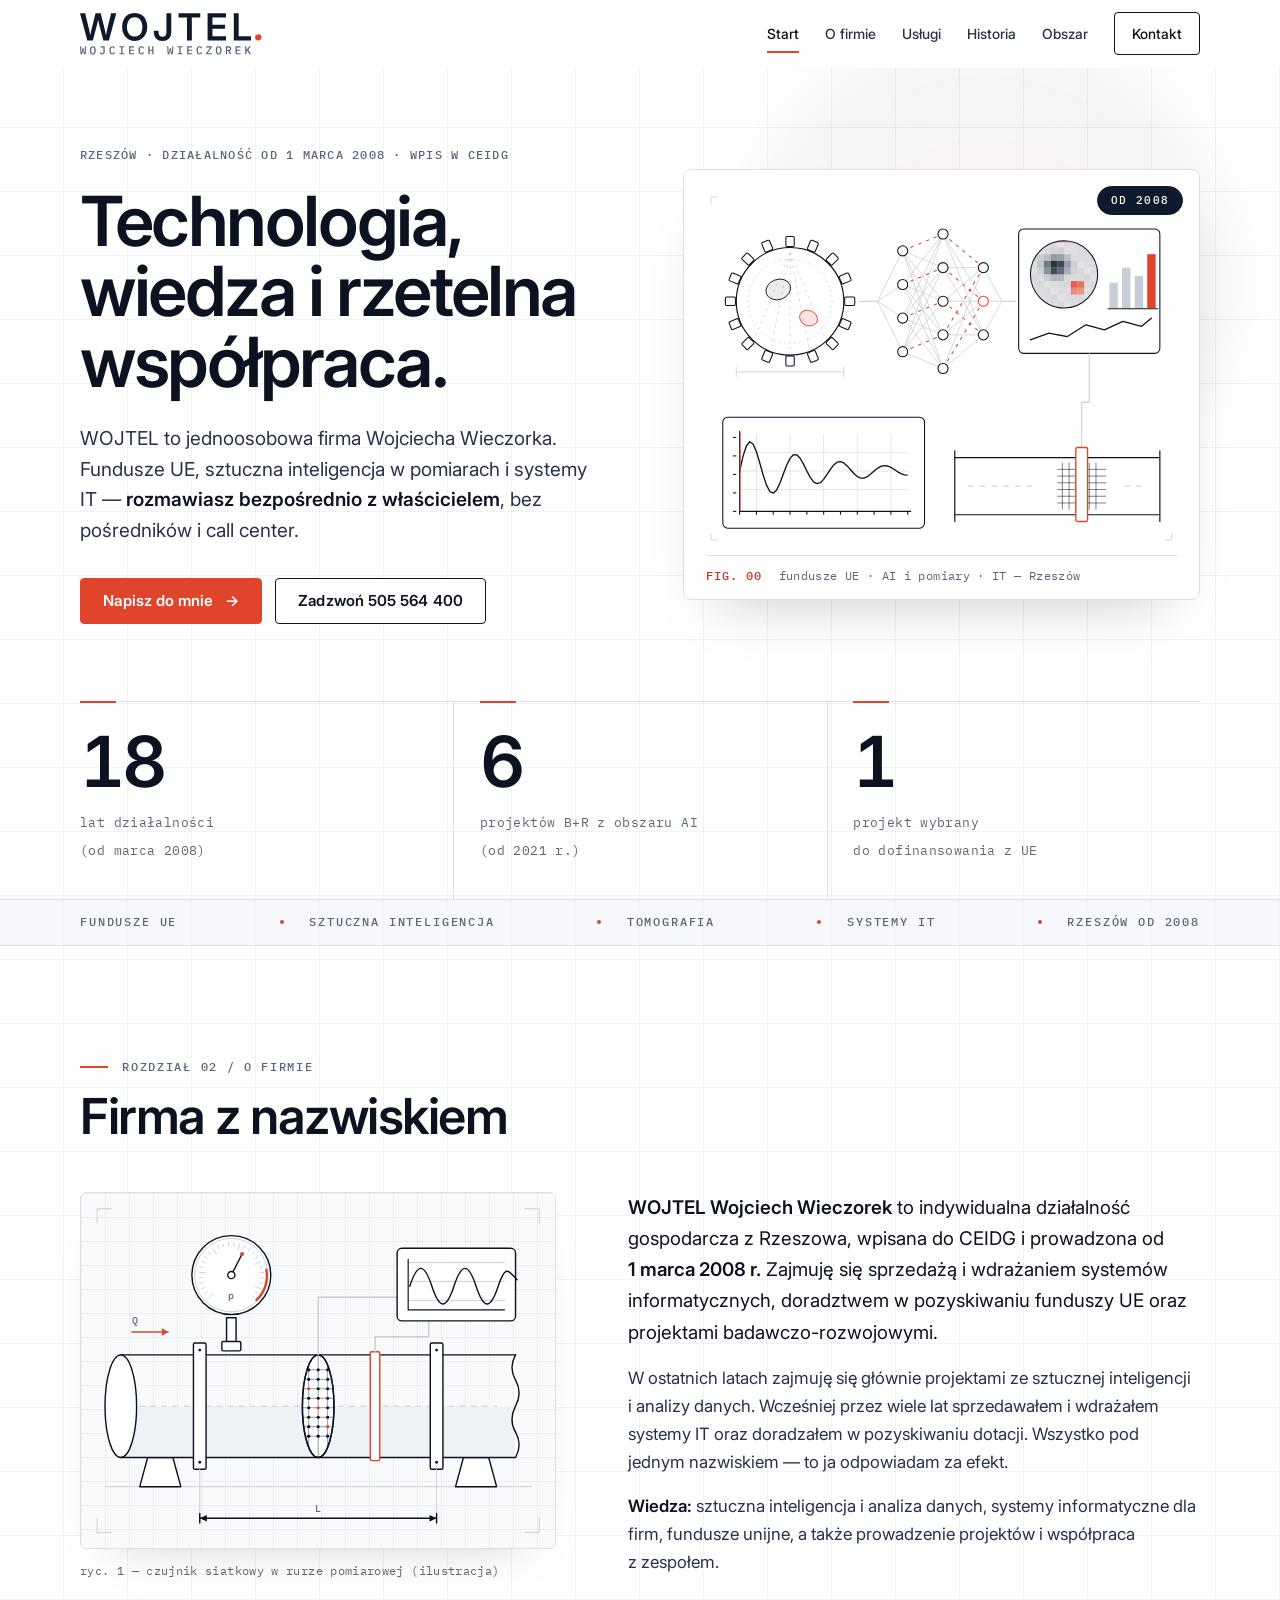
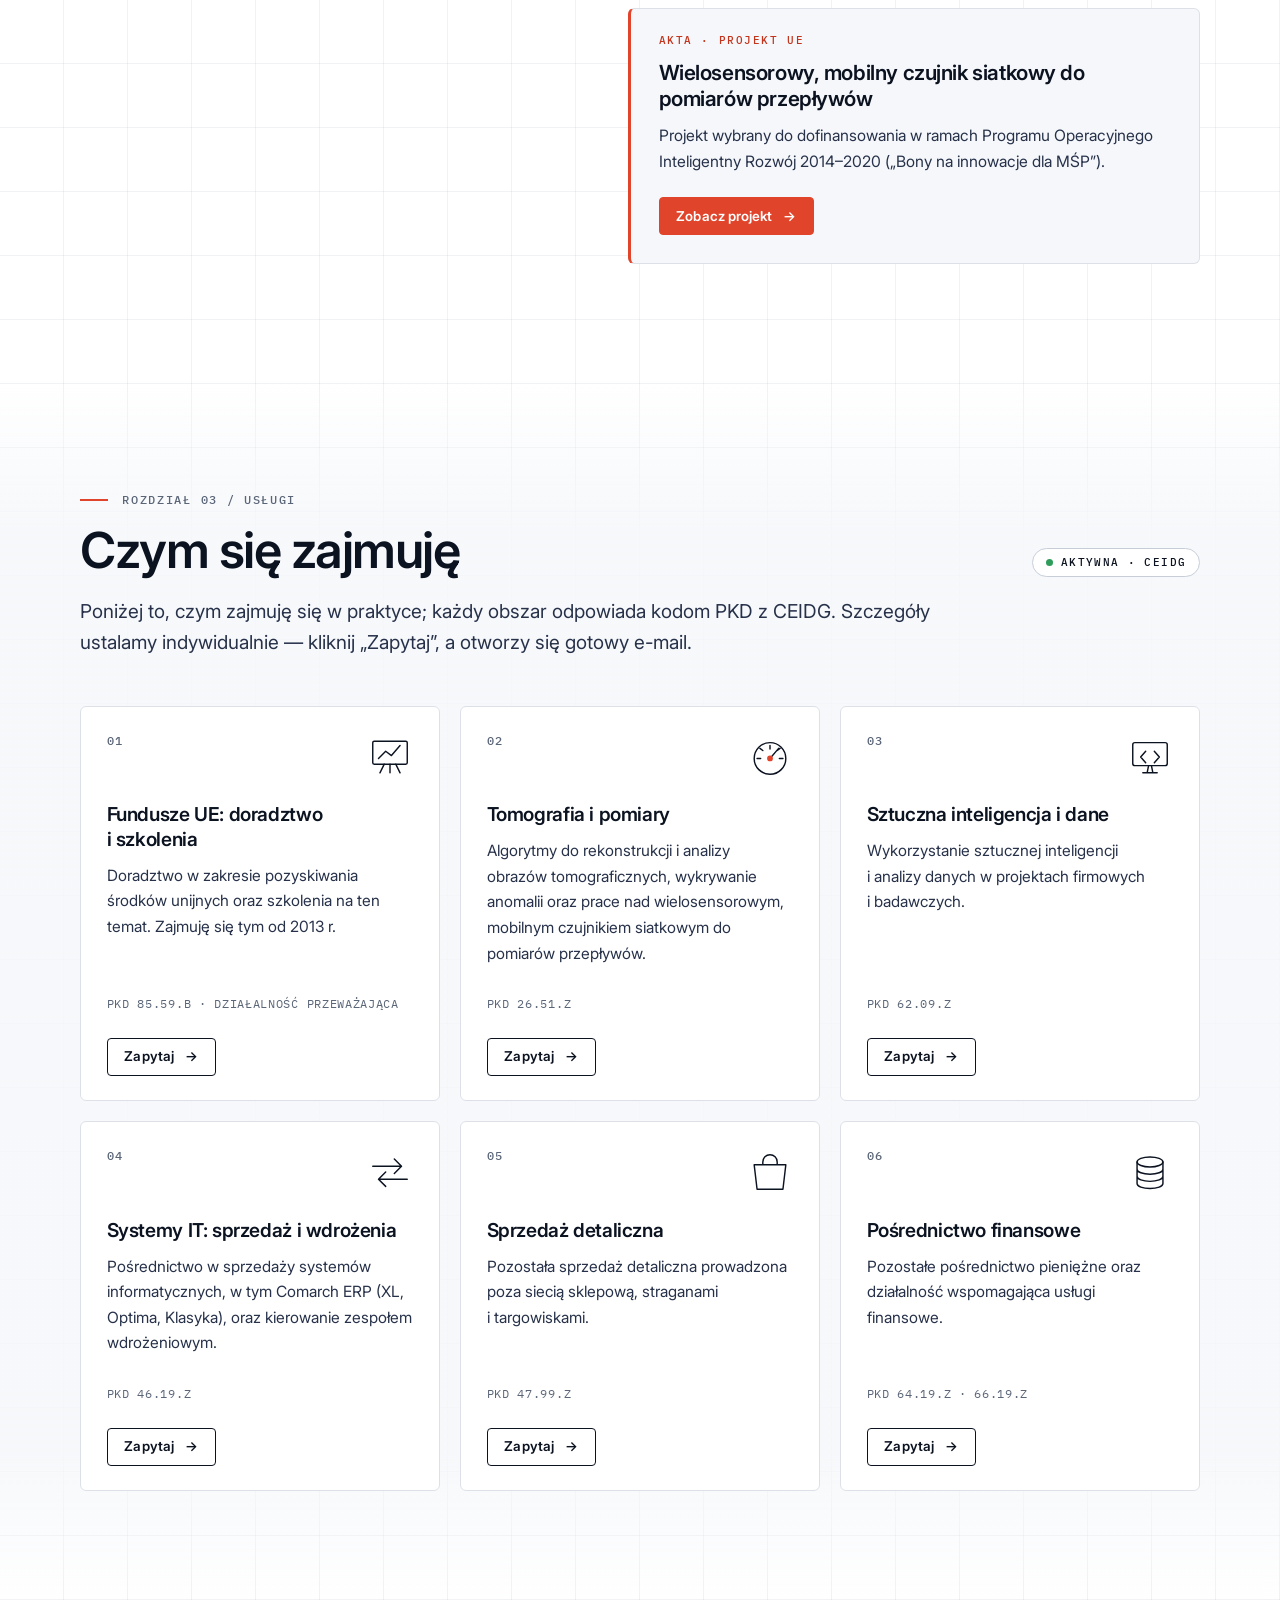
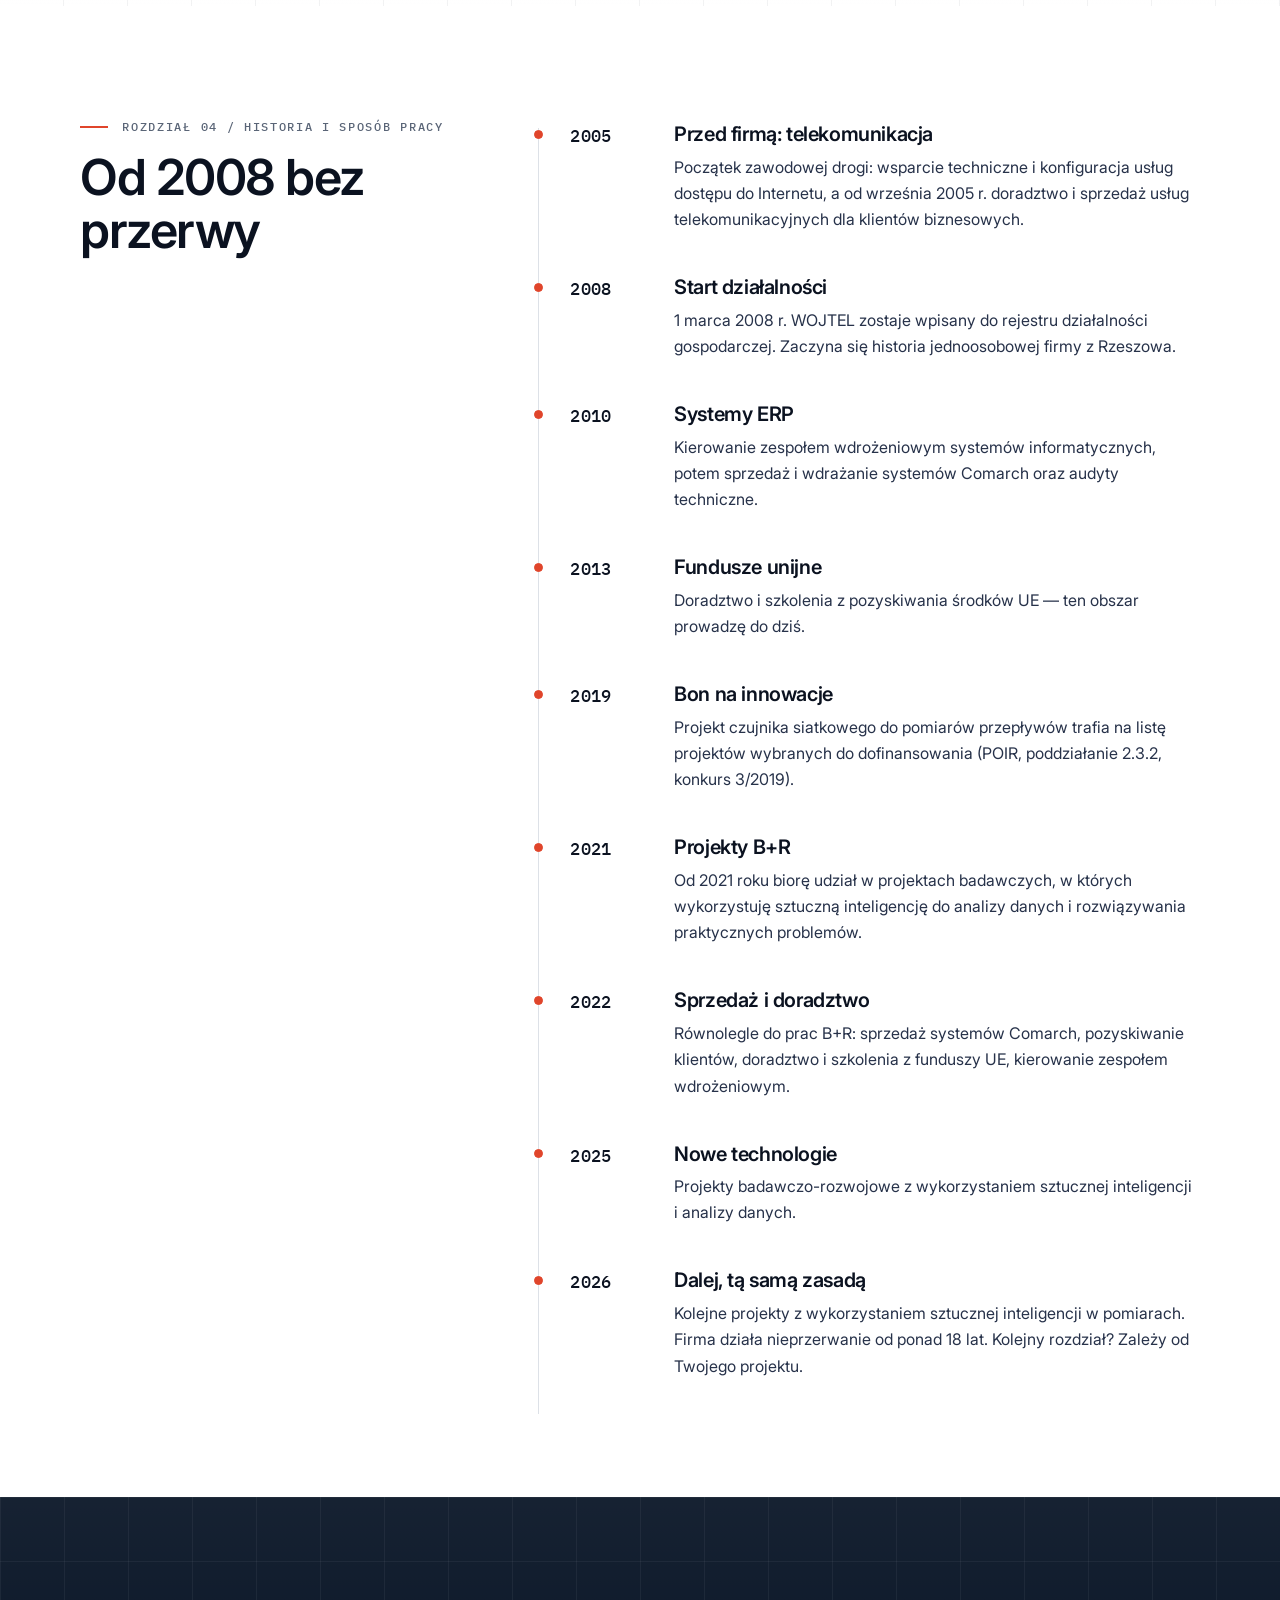
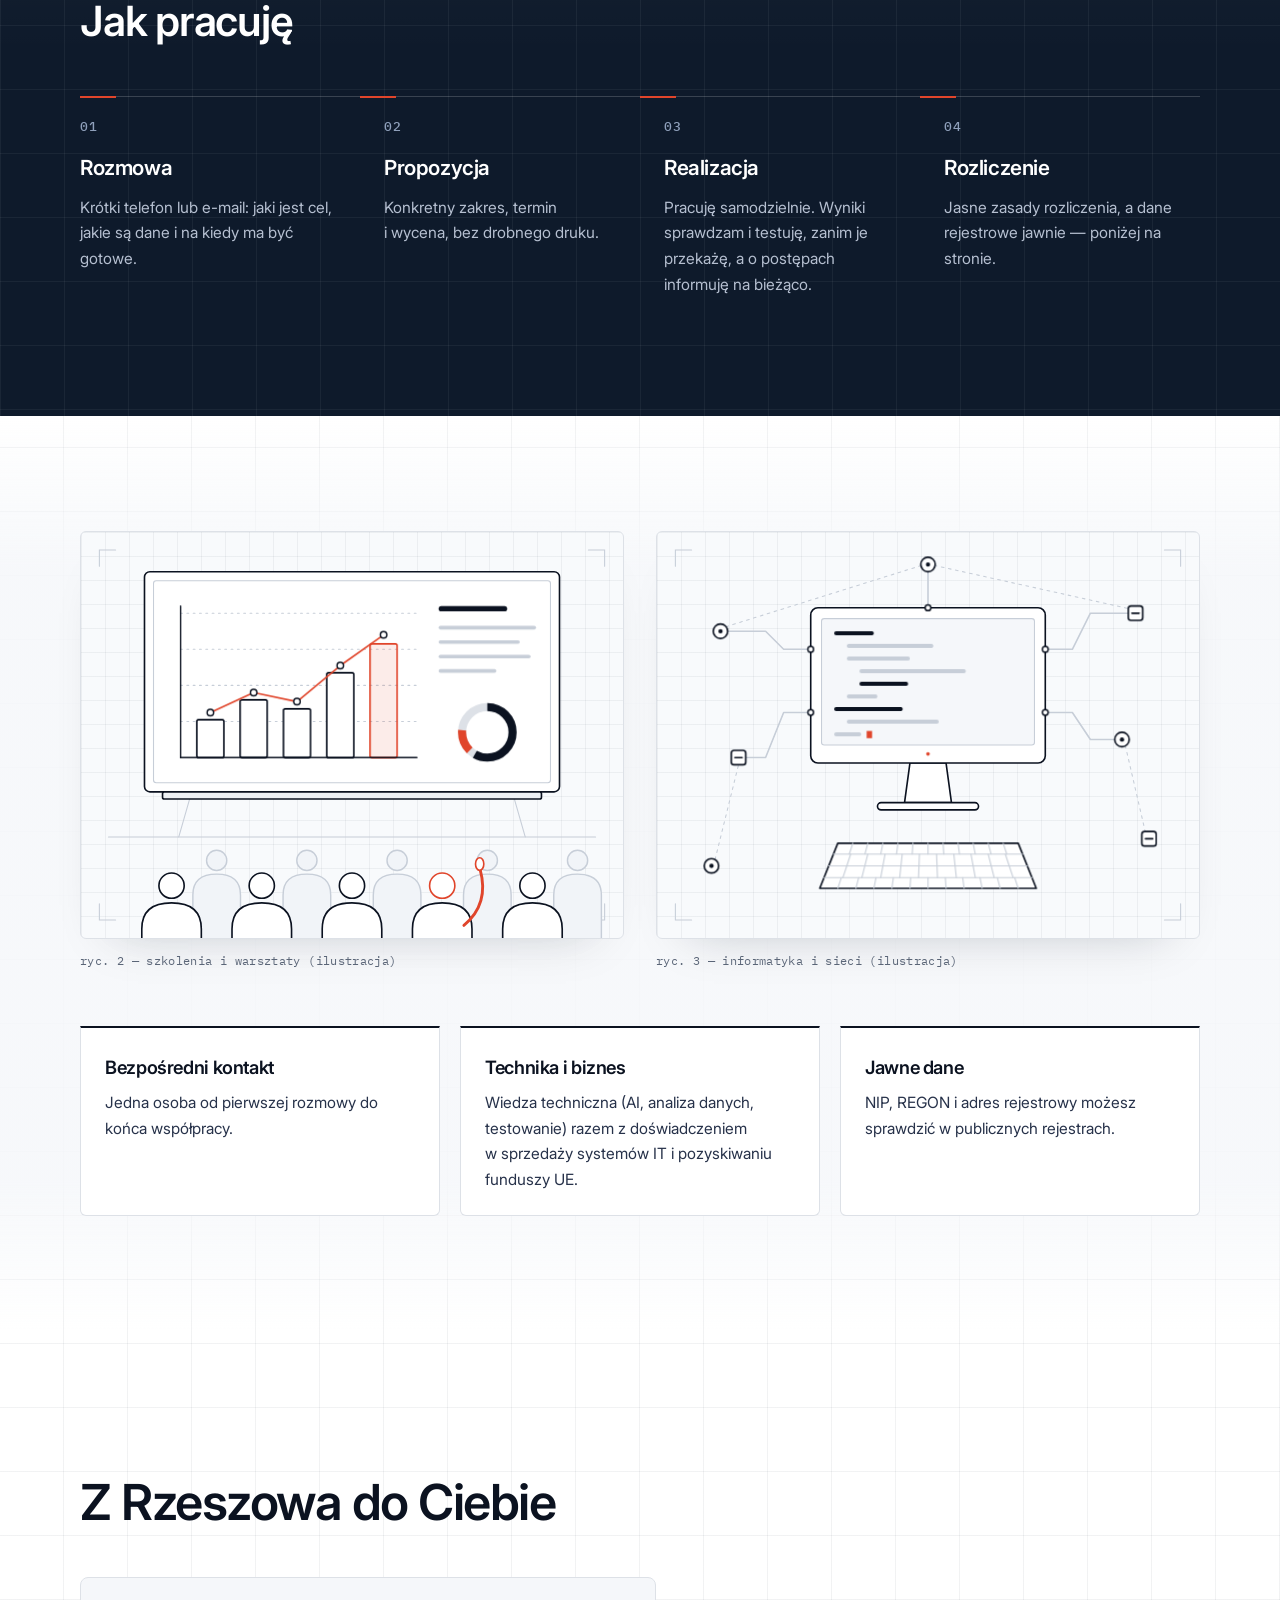
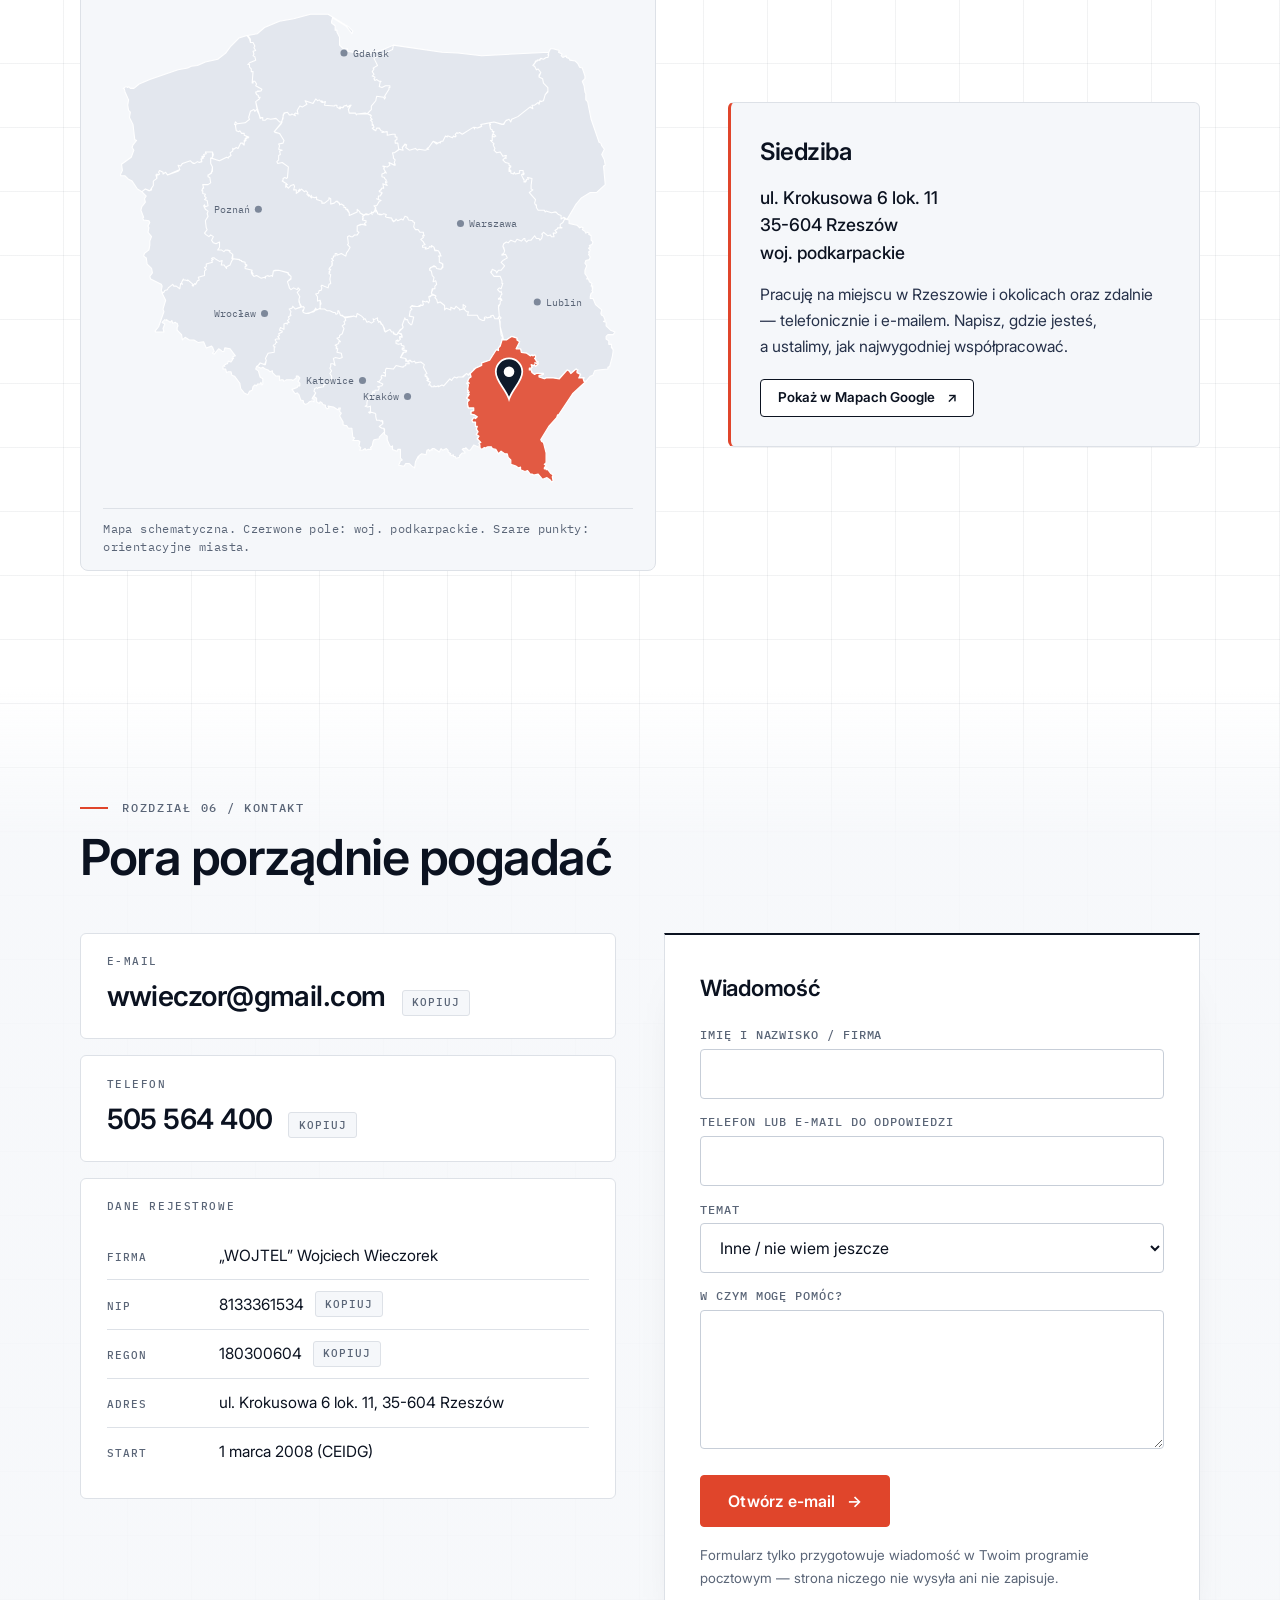
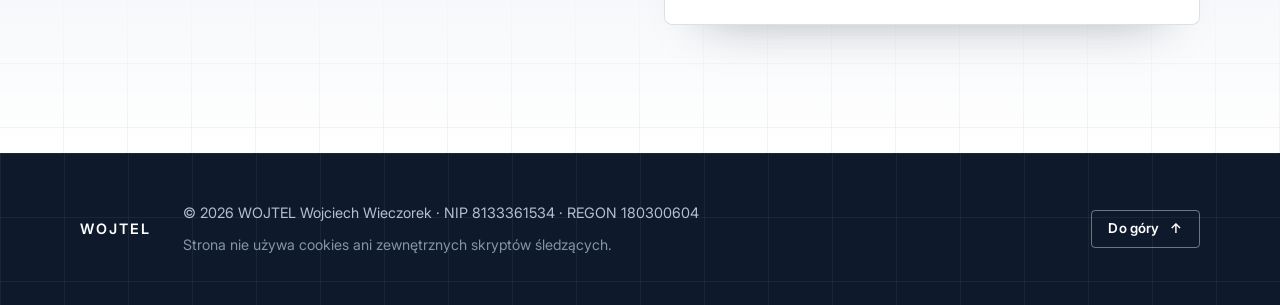
==== commit 6f69e88e: "Nowa szata jako jedyna; usunięty podgląd, wymuszenie odświeżenia stylów" ====
--- a/index.html
+++ b/index.html
@@ -23,13 +23,13 @@
 <meta name="twitter:title" content="WOJTEL – technologia, wiedza i rzetelna współpraca">
 <meta name="twitter:description" content="Fundusze UE, sztuczna inteligencja i pomiary, systemy IT. Rzeszów, od 2008.">
 <meta name="twitter:image" content="assets/img/og-wojtel.png">
-<link rel="icon" href="assets/favicon.svg" type="image/svg+xml">
-<link rel="icon" href="assets/favicon-32.png" sizes="32x32" type="image/png">
-<link rel="apple-touch-icon" href="assets/apple-touch-icon.png">
-<link rel="manifest" href="assets/site.webmanifest">
+<link rel="icon" href="assets/favicon.svg?v=3" type="image/svg+xml">
+<link rel="icon" href="assets/favicon-32.png?v=3" sizes="32x32" type="image/png">
+<link rel="apple-touch-icon" href="assets/apple-touch-icon.png?v=3">
+<link rel="manifest" href="assets/site.webmanifest?v=3">
 <link rel="preload" href="assets/fonts/Inter.woff2" as="font" type="font/woff2" crossorigin>
 <link rel="preload" href="assets/fonts/IBMPlexMono-400.woff2" as="font" type="font/woff2" crossorigin>
-<link rel="stylesheet" href="assets/style.css">
+<link rel="stylesheet" href="assets/style.css?v=3">
 <script>document.documentElement.className+=' js'</script>
 <script type="application/ld+json">
 {
@@ -719,7 +719,7 @@
 </footer>
 
 <div class="toast" id="toast" role="status" aria-live="polite"></div>
-<script src="assets/main.js" defer></script>
+<script src="assets/main.js?v=3" defer></script>
 </body>
 </html>
 
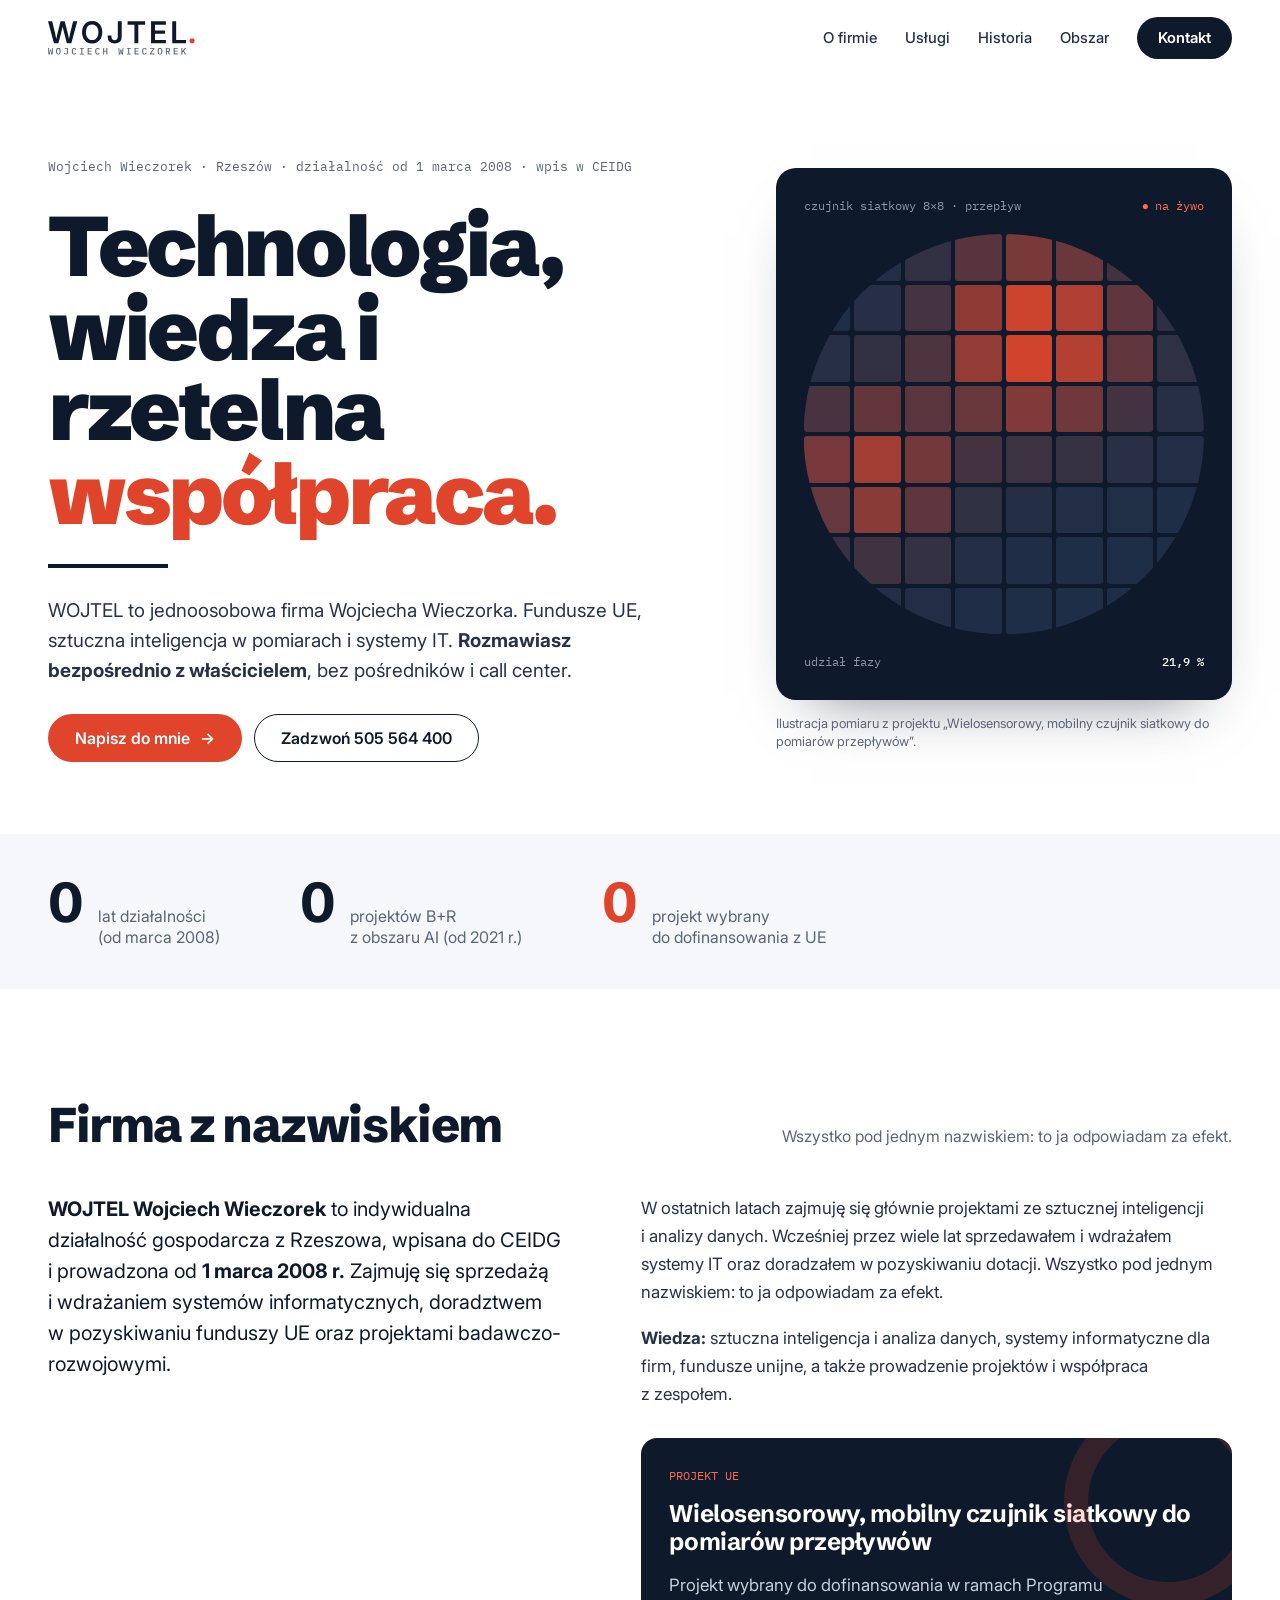
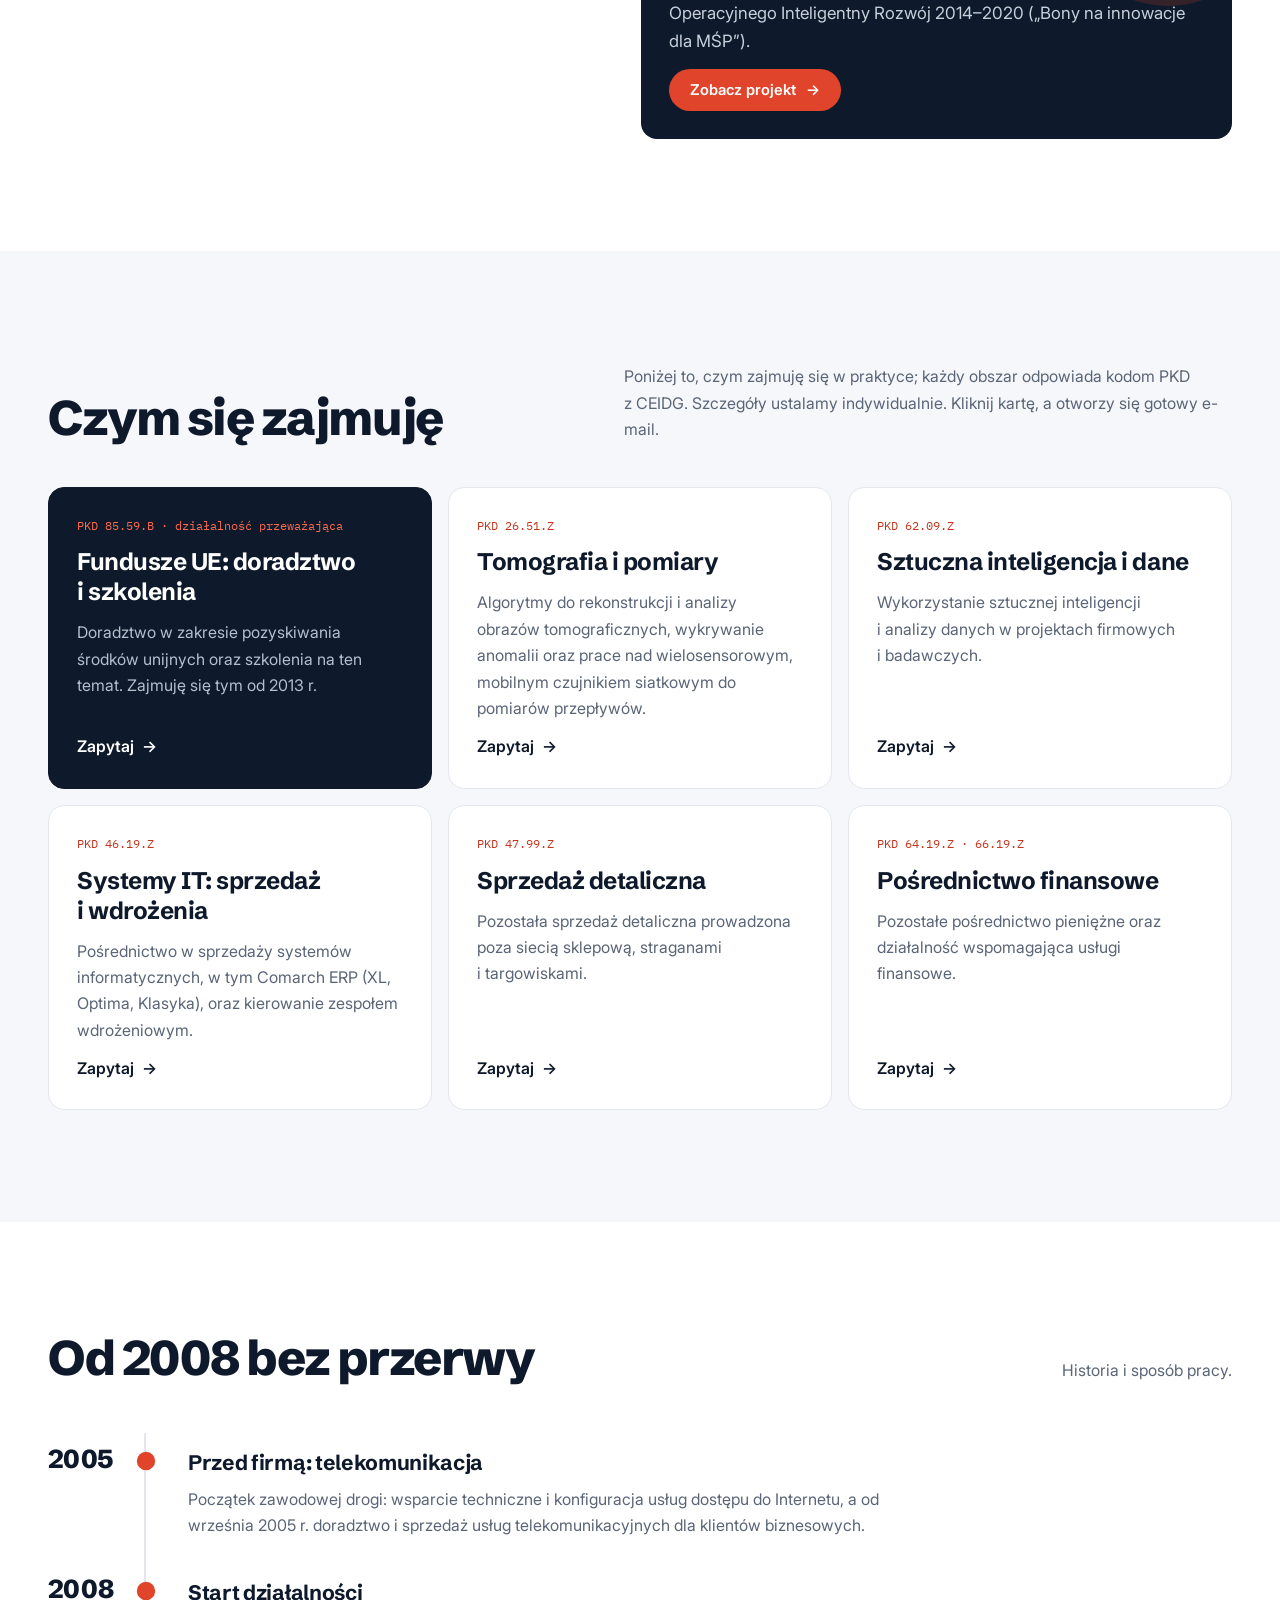
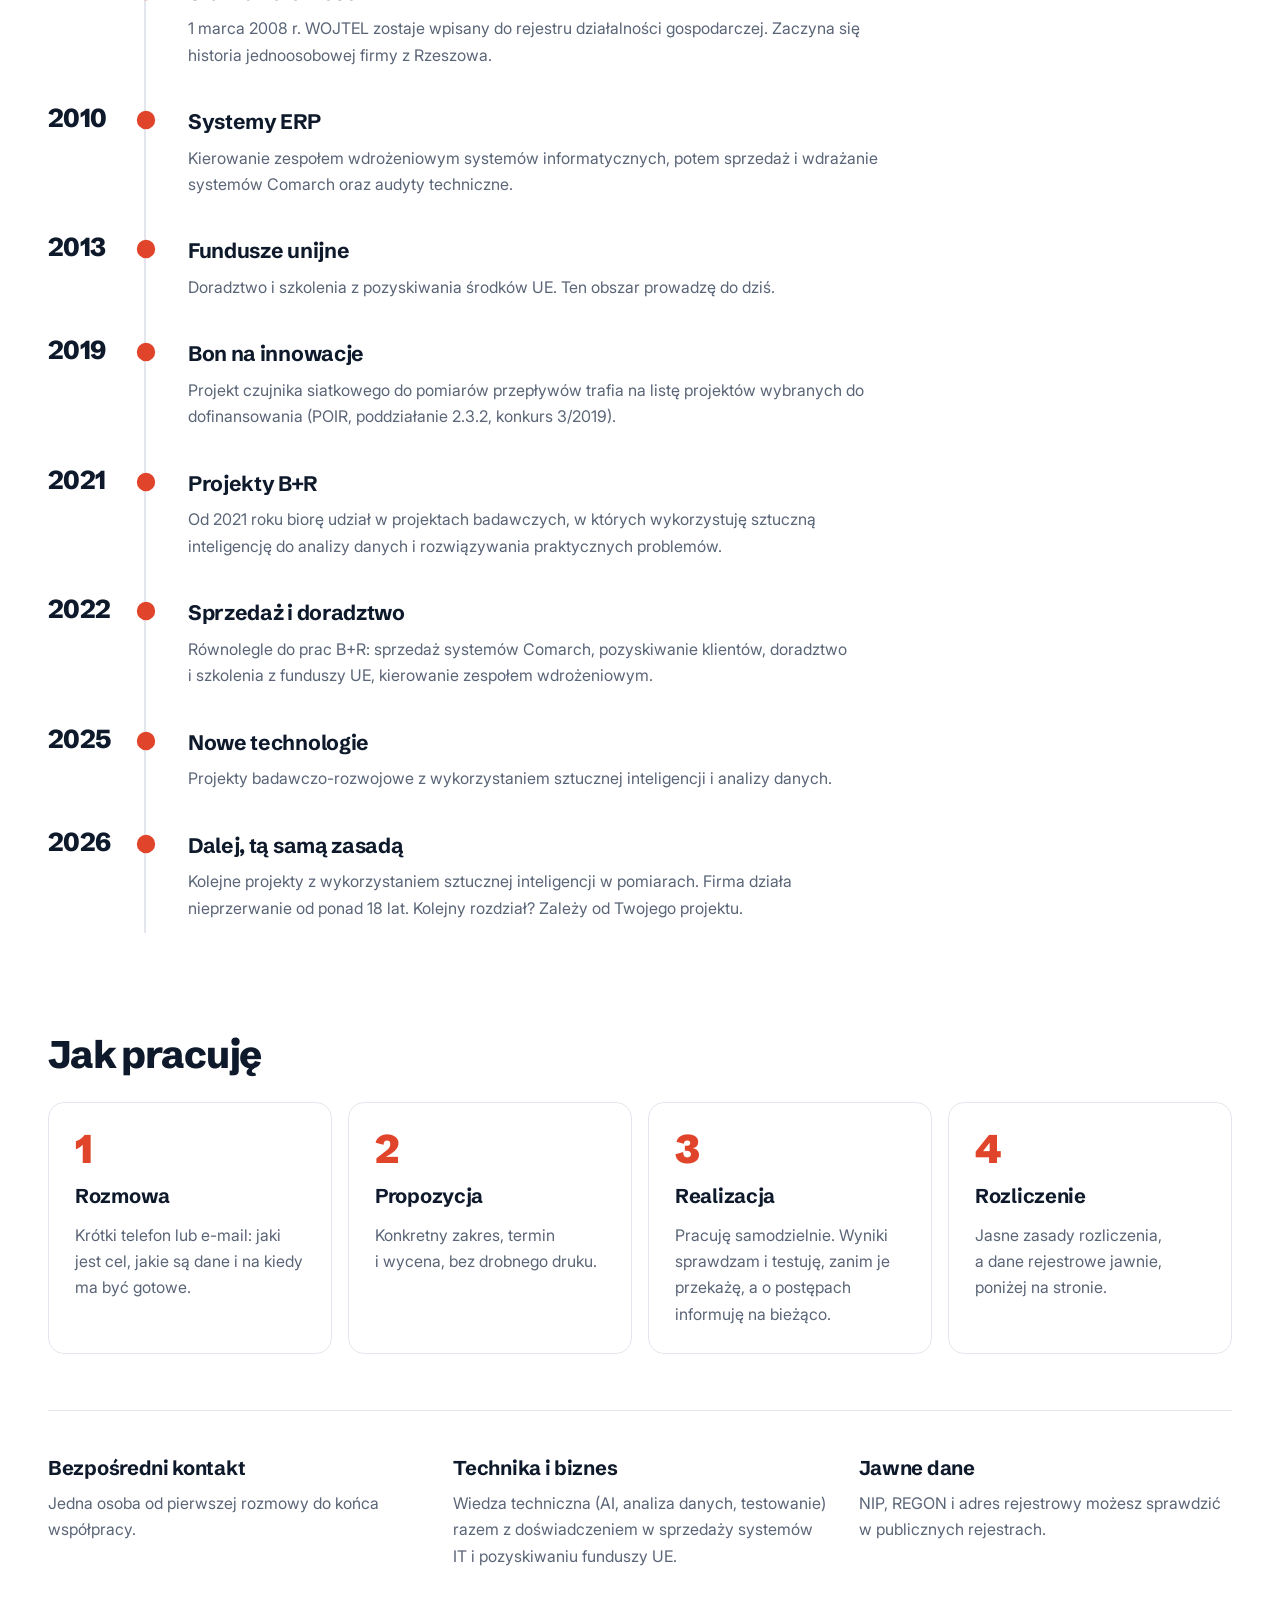
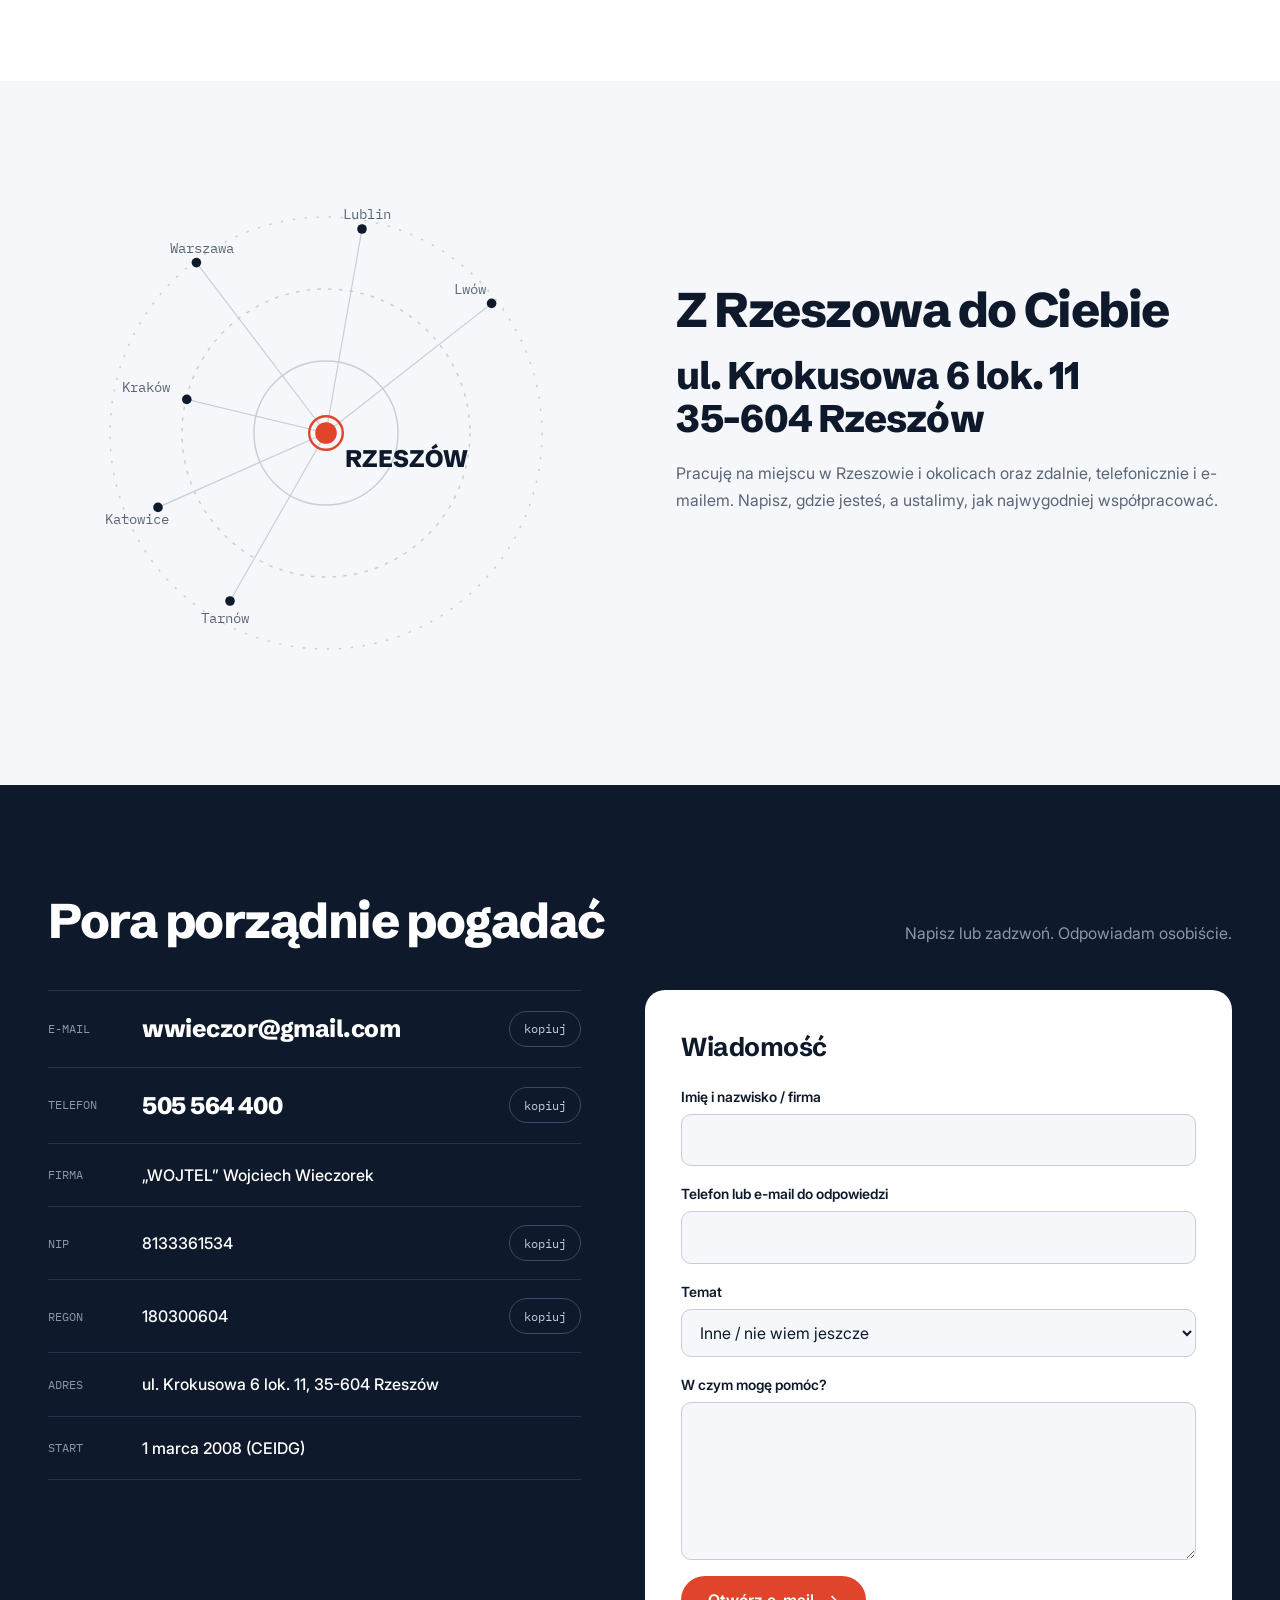
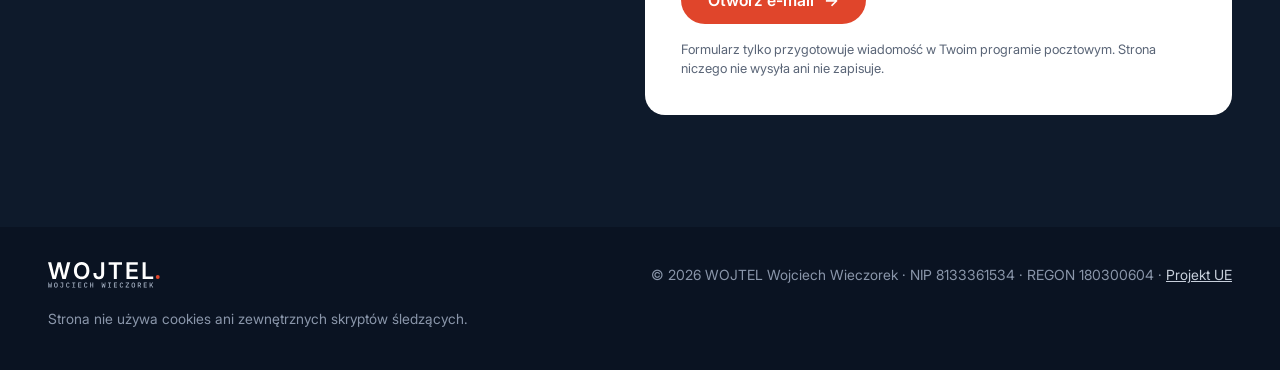
==== commit eada4229: "Nowy wygląd strony (wariant Wizytówka): czujnik siatkowy na żywo, karty usług, oś czasu Co-Authored-" ====
--- a/index.html
+++ b/index.html
@@ -28,8 +28,8 @@
 <link rel="apple-touch-icon" href="assets/apple-touch-icon.png?v=3">
 <link rel="manifest" href="assets/site.webmanifest?v=3">
 <link rel="preload" href="assets/fonts/Inter.woff2" as="font" type="font/woff2" crossorigin>
-<link rel="preload" href="assets/fonts/IBMPlexMono-400.woff2" as="font" type="font/woff2" crossorigin>
-<link rel="stylesheet" href="assets/style.css?v=3">
+<link rel="preload" href="assets/fonts/schibsted-grotesk-latin-900-normal.woff2" as="font" type="font/woff2" crossorigin>
+<link rel="stylesheet" href="assets/wojtel.css?v=4">
 <script>document.documentElement.className+=' js'</script>
 <script type="application/ld+json">
 {
@@ -84,616 +84,206 @@
 <body>
 <a class="skip" href="#tresc">Przejdź do treści</a>
 
-<header class="hdr" id="top">
+<header class="hdr">
   <div class="wrap hdr__in">
-    <a class="hdr__logo" href="index.html#start" aria-label="WOJTEL Wojciech Wieczorek – strona główna"><img src="assets/img/wojtel-logo-b.svg" alt="WOJTEL Wojciech Wieczorek" width="224" height="64"></a>
-    <button class="hdr__btn" type="button" aria-expanded="false" aria-controls="nav"><span class="hdr__ico" aria-hidden="true"><i></i><i></i></span><span class="hdr__lbl">Menu</span></button>
-    <nav class="hdr__nav" id="nav" aria-label="Główne menu">
-    <a href="#start" data-s="0">Start</a>
-    <a href="#o-firmie" data-s="1">O firmie</a>
-    <a href="#uslugi" data-s="2">Usługi</a>
-    <a href="#historia" data-s="3">Historia</a>
-    <a href="#obszar" data-s="4">Obszar</a>
-    <a href="#kontakt" data-s="5">Kontakt</a>
+    <a class="hdr__logo" href="#start" aria-label="WOJTEL – początek strony"><img src="assets/img/wojtel-logo-b.svg" alt="WOJTEL Wojciech Wieczorek" width="147" height="42"></a>
+    <button class="hdr__btn" type="button" aria-controls="nav" aria-expanded="false" aria-label="Menu"><span></span></button>
+    <nav class="hdr__nav" id="nav" aria-label="Główna">
+      <a href="#firma">O firmie</a>
+      <a href="#uslugi">Usługi</a>
+      <a href="#historia">Historia</a>
+      <a href="#obszar">Obszar</a>
+      <a class="btn btn--navy btn--sm" href="#kontakt">Kontakt</a>
     </nav>
   </div>
-  <div class="hdr__bar" role="progressbar" aria-label="Postęp przewijania strony" aria-valuemin="0" aria-valuemax="100" aria-valuenow="0" id="rkBar"><b></b></div>
+  <div class="progress" aria-hidden="true"></div>
 </header>
 
-<a class="fab" href="tel:+48505564400" aria-label="Zadzwoń: 505 564 400">
-  <svg viewBox="0 0 24 24" aria-hidden="true"><path d="M6.6 10.8a15 15 0 0 0 6.6 6.6l2.2-2.2a1 1 0 0 1 1-.25 11 11 0 0 0 3.5.56 1 1 0 0 1 1 1V20a1 1 0 0 1-1 1A17 17 0 0 1 3 4a1 1 0 0 1 1-1h3.5a1 1 0 0 1 1 1c0 1.2.2 2.4.56 3.5a1 1 0 0 1-.25 1z"/></svg>
-</a>
-
 <main id="tresc">
 
-<!-- ===== 01 HERO ===== -->
-<section class="hero sec" id="start" data-sec aria-labelledby="h1">
-  <span class="par par--glow" data-par="0.1" aria-hidden="true"></span>
-  <div class="wrap hero__grid">
+<section class="hero" id="start" aria-labelledby="h-start">
+  <div class="wrap hero__in">
     <div class="hero__txt">
-      <p class="kicker rv">Rzeszów &middot; działalność od 1 marca 2008 &middot; wpis w CEIDG</p>
-      <h1 id="h1" class="rv">Technologia, wiedza i&nbsp;rzetelna współpraca.</h1>
-      <p class="lead rv">
-        WOJTEL to jednoosobowa firma Wojciecha Wieczorka. Fundusze UE, sztuczna inteligencja w&nbsp;pomiarach i&nbsp;systemy IT&nbsp;&mdash; <strong>rozmawiasz bezpośrednio z&nbsp;właścicielem</strong>, bez pośredników i&nbsp;call center.
-      </p>
-      <div class="btns rv">
-        <a class="btn btn--red" href="#kontakt"><span>Napisz do mnie</span><i aria-hidden="true">&rarr;</i></a>
-        <a class="btn" href="tel:+48505564400"><span>Zadzwoń 505&nbsp;564&nbsp;400</span></a>
-      </div>
-    </div>
-
-    <figure class="hero__art rv">
-      <svg class="pict" viewBox="0 0 560 420" role="img" aria-labelledby="pT pD">
-              <title id="pT">Schemat: pomiar tomograficzny rury, sieć neuronowa i monitor z odtworzonym obrazem</title>
-              <desc id="pD">Pierścień elektrod wokół przekroju rury mierzy przez nią sygnały. Dane płyną czerwonym przewodem do schematu sieci neuronowej, a stamtąd na monitor z odtworzonym obrazem wnętrza rury i wykresem. Poniżej wykres sygnału pomiarowego oraz rura pomiarowa z siatkowym czujnikiem i opaską elektrod.</desc>
-              <defs><clipPath id="tomoClip"><circle cx="426" cy="98" r="40"/></clipPath></defs>
-              <g class="reg-marks"><path d="M6 14V6H14M546 6h8v8M6 406v8h8M554 406v8h-8"/></g>
-              <!-- przekrój rury z pierścieniem elektrod -->
-              <g class="tomo">
-                <circle class="wall" cx="100" cy="130" r="64"/>
-                <circle class="wall2" cx="100" cy="130" r="50"/>
-                <g class="scan">
-                  <line class="chord" x1="100" y1="72" x2="59" y2="171"/><line class="chord" x1="100" y1="72" x2="77.8" y2="183.6"/>
-                  <line class="chord" x1="100" y1="72" x2="100" y2="188"/><line class="chord" x1="100" y1="72" x2="122.2" y2="183.6"/>
-                  <line class="chord" x1="100" y1="72" x2="141" y2="171"/>
-                </g>
-                <ellipse class="blob" cx="86" cy="116" rx="15" ry="12" transform="rotate(-20 86 116)"/>
-                <ellipse class="blob" cx="122" cy="150" rx="11" ry="9" transform="rotate(25 122 150)"/>
-                                <rect class="el" style="--k:0" x="95" y="53" width="10" height="12" rx="1.5" transform="rotate(0.0 100 130)"/>
-                <rect class="el" style="--k:1" x="95" y="53" width="10" height="12" rx="1.5" transform="rotate(22.5 100 130)"/>
-                <rect class="el" style="--k:2" x="95" y="53" width="10" height="12" rx="1.5" transform="rotate(45.0 100 130)"/>
-                <rect class="el" style="--k:3" x="95" y="53" width="10" height="12" rx="1.5" transform="rotate(67.5 100 130)"/>
-                <rect class="el" style="--k:4" x="95" y="53" width="10" height="12" rx="1.5" transform="rotate(90.0 100 130)"/>
-                <rect class="el" style="--k:5" x="95" y="53" width="10" height="12" rx="1.5" transform="rotate(112.5 100 130)"/>
-                <rect class="el" style="--k:6" x="95" y="53" width="10" height="12" rx="1.5" transform="rotate(135.0 100 130)"/>
-                <rect class="el" style="--k:7" x="95" y="53" width="10" height="12" rx="1.5" transform="rotate(157.5 100 130)"/>
-                <rect class="el" style="--k:8" x="95" y="53" width="10" height="12" rx="1.5" transform="rotate(180.0 100 130)"/>
-                <rect class="el" style="--k:9" x="95" y="53" width="10" height="12" rx="1.5" transform="rotate(202.5 100 130)"/>
-                <rect class="el" style="--k:10" x="95" y="53" width="10" height="12" rx="1.5" transform="rotate(225.0 100 130)"/>
-                <rect class="el" style="--k:11" x="95" y="53" width="10" height="12" rx="1.5" transform="rotate(247.5 100 130)"/>
-                <rect class="el" style="--k:12" x="95" y="53" width="10" height="12" rx="1.5" transform="rotate(270.0 100 130)"/>
-                <rect class="el" style="--k:13" x="95" y="53" width="10" height="12" rx="1.5" transform="rotate(292.5 100 130)"/>
-                <rect class="el" style="--k:14" x="95" y="53" width="10" height="12" rx="1.5" transform="rotate(315.0 100 130)"/>
-                <rect class="el" style="--k:15" x="95" y="53" width="10" height="12" rx="1.5" transform="rotate(337.5 100 130)"/>
-              </g>
-              <g class="dim"><path d="M36 214H164M36 208v12M164 208v12"/></g>
-              <path class="cable" d="M182 130H204"/>
-              <path class="cable" d="M352 130H369"/>
-              <g class="net">
-                                <line class="edge" x1="204" y1="130" x2="234" y2="70"/>
-                <line class="edge" x1="204" y1="130" x2="234" y2="110"/>
-                <line class="edge" x1="204" y1="130" x2="234" y2="150"/>
-                <line class="edge" x1="204" y1="130" x2="234" y2="190"/>
-                <line class="edge p" x1="234" y1="70" x2="282" y2="50"/>
-                <line class="edge" x1="234" y1="70" x2="282" y2="90"/>
-                <line class="edge" x1="234" y1="70" x2="282" y2="130"/>
-                <line class="edge" x1="234" y1="70" x2="282" y2="170"/>
-                <line class="edge" x1="234" y1="70" x2="282" y2="210"/>
-                <line class="edge" x1="234" y1="110" x2="282" y2="50"/>
-                <line class="edge p" x1="234" y1="110" x2="282" y2="90"/>
-                <line class="edge" x1="234" y1="110" x2="282" y2="130"/>
-                <line class="edge" x1="234" y1="110" x2="282" y2="170"/>
-                <line class="edge" x1="234" y1="110" x2="282" y2="210"/>
-                <line class="edge" x1="234" y1="150" x2="282" y2="50"/>
-                <line class="edge" x1="234" y1="150" x2="282" y2="90"/>
-                <line class="edge p" x1="234" y1="150" x2="282" y2="130"/>
-                <line class="edge" x1="234" y1="150" x2="282" y2="170"/>
-                <line class="edge" x1="234" y1="150" x2="282" y2="210"/>
-                <line class="edge" x1="234" y1="190" x2="282" y2="50"/>
-                <line class="edge" x1="234" y1="190" x2="282" y2="90"/>
-                <line class="edge" x1="234" y1="190" x2="282" y2="130"/>
-                <line class="edge p" x1="234" y1="190" x2="282" y2="170"/>
-                <line class="edge" x1="234" y1="190" x2="282" y2="210"/>
-                <line class="edge p" x1="282" y1="50" x2="330" y2="90"/>
-                <line class="edge" x1="282" y1="50" x2="330" y2="130"/>
-                <line class="edge" x1="282" y1="50" x2="330" y2="170"/>
-                <line class="edge" x1="282" y1="90" x2="330" y2="90"/>
-                <line class="edge p" x1="282" y1="90" x2="330" y2="130"/>
-                <line class="edge" x1="282" y1="90" x2="330" y2="170"/>
-                <line class="edge" x1="282" y1="130" x2="330" y2="90"/>
-                <line class="edge" x1="282" y1="130" x2="330" y2="130"/>
-                <line class="edge p" x1="282" y1="130" x2="330" y2="170"/>
-                <line class="edge p" x1="282" y1="170" x2="330" y2="90"/>
-                <line class="edge" x1="282" y1="170" x2="330" y2="130"/>
-                <line class="edge" x1="282" y1="170" x2="330" y2="170"/>
-                <line class="edge" x1="282" y1="210" x2="330" y2="90"/>
-                <line class="edge p" x1="282" y1="210" x2="330" y2="130"/>
-                <line class="edge" x1="282" y1="210" x2="330" y2="170"/>
-                <line class="edge" x1="330" y1="90" x2="352" y2="130"/>
-                <line class="edge" x1="330" y1="130" x2="352" y2="130"/>
-                <line class="edge" x1="330" y1="170" x2="352" y2="130"/>
-                                <circle class="node" style="--d:0.00s" cx="234" cy="70" r="6"/>
-                <circle class="node" style="--d:0.14s" cx="234" cy="110" r="6"/>
-                <circle class="node" style="--d:0.28s" cx="234" cy="150" r="6"/>
-                <circle class="node" style="--d:0.42s" cx="234" cy="190" r="6"/>
-                <circle class="node" style="--d:0.56s" cx="282" cy="50" r="6"/>
-                <circle class="node" style="--d:0.70s" cx="282" cy="90" r="6"/>
-                <circle class="node" style="--d:0.84s" cx="282" cy="130" r="6"/>
-                <circle class="node" style="--d:0.98s" cx="282" cy="170" r="6"/>
-                <circle class="node" style="--d:1.12s" cx="282" cy="210" r="6"/>
-                <circle class="node" style="--d:1.26s" cx="330" cy="90" r="6"/>
-                <circle class="node r" style="--d:1.40s" cx="330" cy="130" r="6"/>
-                <circle class="node" style="--d:1.54s" cx="330" cy="170" r="6"/>
-              </g>
-              <g class="mon">
-                <rect class="card" x="372" y="44" width="168" height="148" rx="6"/>
-                <g clip-path="url(#tomoClip)">
-                  <rect class="cell" style="--o:0.15;--d:0.00s" x="402" y="58" width="8" height="8"/>
-                  <rect class="cell" style="--o:0.17;--d:0.00s" x="410" y="58" width="8" height="8"/>
-                  <rect class="cell" style="--o:0.12;--d:0.00s" x="418" y="58" width="8" height="8"/>
-                  <rect class="cell" style="--o:0.14;--d:0.00s" x="426" y="58" width="8" height="8"/>
-                  <rect class="cell" style="--o:0.15;--d:0.00s" x="434" y="58" width="8" height="8"/>
-                  <rect class="cell" style="--o:0.17;--d:0.00s" x="442" y="58" width="8" height="8"/>
-                  <rect class="cell" style="--o:0.12;--d:0.30s" x="394" y="66" width="8" height="8"/>
-                  <rect class="cell" style="--o:0.16;--d:0.30s" x="402" y="66" width="8" height="8"/>
-                  <rect class="cell" style="--o:0.19;--d:0.30s" x="410" y="66" width="8" height="8"/>
-                  <rect class="cell" style="--o:0.20;--d:0.30s" x="418" y="66" width="8" height="8"/>
-                  <rect class="cell" style="--o:0.13;--d:0.30s" x="426" y="66" width="8" height="8"/>
-                  <rect class="cell" style="--o:0.14;--d:0.30s" x="434" y="66" width="8" height="8"/>
-                  <rect class="cell" style="--o:0.15;--d:0.30s" x="442" y="66" width="8" height="8"/>
-                  <rect class="cell" style="--o:0.17;--d:0.30s" x="450" y="66" width="8" height="8"/>
-                  <rect class="cell" style="--o:0.16;--d:0.60s" x="386" y="74" width="8" height="8"/>
-                  <rect class="cell" style="--o:0.21;--d:0.60s" x="394" y="74" width="8" height="8"/>
-                  <rect class="cell" style="--o:0.28;--d:0.60s" x="402" y="74" width="8" height="8"/>
-                  <rect class="cell" style="--o:0.44;--d:0.60s" x="410" y="74" width="8" height="8"/>
-                  <rect class="cell" style="--o:0.41;--d:0.60s" x="418" y="74" width="8" height="8"/>
-                  <rect class="cell" style="--o:0.27;--d:0.60s" x="426" y="74" width="8" height="8"/>
-                  <rect class="cell" style="--o:0.14;--d:0.60s" x="434" y="74" width="8" height="8"/>
-                  <rect class="cell" style="--o:0.14;--d:0.60s" x="442" y="74" width="8" height="8"/>
-                  <rect class="cell" style="--o:0.15;--d:0.60s" x="450" y="74" width="8" height="8"/>
-                  <rect class="cell" style="--o:0.17;--d:0.60s" x="458" y="74" width="8" height="8"/>
-                  <rect class="cell" style="--o:0.15;--d:0.90s" x="386" y="82" width="8" height="8"/>
-                  <rect class="cell" style="--o:0.25;--d:0.90s" x="394" y="82" width="8" height="8"/>
-                  <rect class="cell" style="--o:0.57;--d:0.90s" x="402" y="82" width="8" height="8"/>
-                  <rect class="cell" style="--o:0.89;--d:0.90s" x="410" y="82" width="8" height="8"/>
-                  <rect class="cell" style="--o:0.80;--d:0.90s" x="418" y="82" width="8" height="8"/>
-                  <rect class="cell" style="--o:0.41;--d:0.90s" x="426" y="82" width="8" height="8"/>
-                  <rect class="cell" style="--o:0.21;--d:0.90s" x="434" y="82" width="8" height="8"/>
-                  <rect class="cell" style="--o:0.12;--d:0.90s" x="442" y="82" width="8" height="8"/>
-                  <rect class="cell" style="--o:0.14;--d:0.90s" x="450" y="82" width="8" height="8"/>
-                  <rect class="cell" style="--o:0.15;--d:0.90s" x="458" y="82" width="8" height="8"/>
-                  <rect class="cell" style="--o:0.13;--d:1.20s" x="386" y="90" width="8" height="8"/>
-                  <rect class="cell" style="--o:0.21;--d:1.20s" x="394" y="90" width="8" height="8"/>
-                  <rect class="cell" style="--o:0.48;--d:1.20s" x="402" y="90" width="8" height="8"/>
-                  <rect class="cell" style="--o:0.79;--d:1.20s" x="410" y="90" width="8" height="8"/>
-                  <rect class="cell" style="--o:0.66;--d:1.20s" x="418" y="90" width="8" height="8"/>
-                  <rect class="cell" style="--o:0.34;--d:1.20s" x="426" y="90" width="8" height="8"/>
-                  <rect class="cell" style="--o:0.19;--d:1.20s" x="434" y="90" width="8" height="8"/>
-                  <rect class="cell" style="--o:0.17;--d:1.20s" x="442" y="90" width="8" height="8"/>
-                  <rect class="cell" style="--o:0.12;--d:1.20s" x="450" y="90" width="8" height="8"/>
-                  <rect class="cell" style="--o:0.14;--d:1.20s" x="458" y="90" width="8" height="8"/>
-                  <rect class="cell" style="--o:0.17;--d:1.50s" x="386" y="98" width="8" height="8"/>
-                  <rect class="cell" style="--o:0.14;--d:1.50s" x="394" y="98" width="8" height="8"/>
-                  <rect class="cell" style="--o:0.22;--d:1.50s" x="402" y="98" width="8" height="8"/>
-                  <rect class="cell" style="--o:0.31;--d:1.50s" x="410" y="98" width="8" height="8"/>
-                  <rect class="cell" style="--o:0.31;--d:1.50s" x="418" y="98" width="8" height="8"/>
-                  <rect class="cell" style="--o:0.17;--d:1.50s" x="426" y="98" width="8" height="8"/>
-                  <rect class="cell" style="--o:0.15;--d:1.50s" x="434" y="98" width="8" height="8"/>
-                  <rect class="cell" style="--o:0.15;--d:1.50s" x="442" y="98" width="8" height="8"/>
-                  <rect class="cell" style="--o:0.17;--d:1.50s" x="450" y="98" width="8" height="8"/>
-                  <rect class="cell" style="--o:0.12;--d:1.50s" x="458" y="98" width="8" height="8"/>
-                  <rect class="cell" style="--o:0.15;--d:1.80s" x="386" y="106" width="8" height="8"/>
-                  <rect class="cell" style="--o:0.17;--d:1.80s" x="394" y="106" width="8" height="8"/>
-                  <rect class="cell" style="--o:0.13;--d:1.80s" x="402" y="106" width="8" height="8"/>
-                  <rect class="cell" style="--o:0.15;--d:1.80s" x="410" y="106" width="8" height="8"/>
-                  <rect class="cell" style="--o:0.16;--d:1.80s" x="418" y="106" width="8" height="8"/>
-                  <rect class="cell" style="--o:0.17;--d:1.80s" x="426" y="106" width="8" height="8"/>
-                  <rect class="cell red" style="--o:0.87;--d:1.80s" x="434" y="106" width="8" height="8"/>
-                  <rect class="cell red" style="--o:0.77;--d:1.80s" x="442" y="106" width="8" height="8"/>
-                  <rect class="cell" style="--o:0.15;--d:1.80s" x="450" y="106" width="8" height="8"/>
-                  <rect class="cell" style="--o:0.17;--d:1.80s" x="458" y="106" width="8" height="8"/>
-                  <rect class="cell" style="--o:0.14;--d:2.10s" x="386" y="114" width="8" height="8"/>
-                  <rect class="cell" style="--o:0.15;--d:2.10s" x="394" y="114" width="8" height="8"/>
-                  <rect class="cell" style="--o:0.17;--d:2.10s" x="402" y="114" width="8" height="8"/>
-                  <rect class="cell" style="--o:0.12;--d:2.10s" x="410" y="114" width="8" height="8"/>
-                  <rect class="cell" style="--o:0.14;--d:2.10s" x="418" y="114" width="8" height="8"/>
-                  <rect class="cell" style="--o:0.15;--d:2.10s" x="426" y="114" width="8" height="8"/>
-                  <rect class="cell red" style="--o:0.63;--d:2.10s" x="434" y="114" width="8" height="8"/>
-                  <rect class="cell red" style="--o:0.58;--d:2.10s" x="442" y="114" width="8" height="8"/>
-                  <rect class="cell" style="--o:0.14;--d:2.10s" x="450" y="114" width="8" height="8"/>
-                  <rect class="cell" style="--o:0.15;--d:2.10s" x="458" y="114" width="8" height="8"/>
-                  <rect class="cell" style="--o:0.14;--d:2.40s" x="394" y="122" width="8" height="8"/>
-                  <rect class="cell" style="--o:0.15;--d:2.40s" x="402" y="122" width="8" height="8"/>
-                  <rect class="cell" style="--o:0.17;--d:2.40s" x="410" y="122" width="8" height="8"/>
-                  <rect class="cell" style="--o:0.12;--d:2.40s" x="418" y="122" width="8" height="8"/>
-                  <rect class="cell" style="--o:0.14;--d:2.40s" x="426" y="122" width="8" height="8"/>
-                  <rect class="cell" style="--o:0.15;--d:2.40s" x="434" y="122" width="8" height="8"/>
-                  <rect class="cell" style="--o:0.17;--d:2.40s" x="442" y="122" width="8" height="8"/>
-                  <rect class="cell" style="--o:0.12;--d:2.40s" x="450" y="122" width="8" height="8"/>
-                  <rect class="cell" style="--o:0.14;--d:2.70s" x="402" y="130" width="8" height="8"/>
-                  <rect class="cell" style="--o:0.15;--d:2.70s" x="410" y="130" width="8" height="8"/>
-                  <rect class="cell" style="--o:0.17;--d:2.70s" x="418" y="130" width="8" height="8"/>
-                  <rect class="cell" style="--o:0.12;--d:2.70s" x="426" y="130" width="8" height="8"/>
-                  <rect class="cell" style="--o:0.14;--d:2.70s" x="434" y="130" width="8" height="8"/>
-                  <rect class="cell" style="--o:0.15;--d:2.70s" x="442" y="130" width="8" height="8"/>
-                  <rect class="sweep" x="380" y="58" width="92" height="2"/>
-                </g>
-                <circle class="ringo" cx="426" cy="98" r="40"/>
-                <rect class="bar b1" x="480" y="108" width="10" height="30"/>
-                <rect class="bar b2" x="495" y="90" width="10" height="48"/>
-                <rect class="bar b3" x="510" y="100" width="10" height="38"/>
-                <rect class="bar b4 red" x="525" y="74" width="10" height="64"/>
-                <path class="base" d="M478 139H538"/>
-                <path class="line" style="--L:157" d="M386 176 L408 168 L430 172 L452 158 L474 164 L496 154 L518 160 L530 150"/>
-              </g>
-              <!-- wykres sygnału -->
-              <g class="plot">
-                <rect class="card" x="20" y="268" width="240" height="132" rx="6"/>
-                <g class="pgrid"><path d="M60 288V380"/><path d="M100 288V380"/><path d="M140 288V380"/><path d="M180 288V380"/><path d="M220 288V380"/><path d="M40 310H240"/><path d="M40 332H240"/><path d="M40 354H240"/></g>
-                <g class="axis"><path d="M40 284V380H244"/><path d="M40 380v4"/><path d="M60 380v4"/><path d="M80 380v4"/><path d="M100 380v4"/><path d="M120 380v4"/><path d="M140 380v4"/><path d="M160 380v4"/><path d="M180 380v4"/><path d="M200 380v4"/><path d="M220 380v4"/><path d="M240 380v4"/><path d="M36 292h-4"/><path d="M36 314h-4"/><path d="M36 336h-4"/><path d="M36 358h-4"/><path d="M36 380h-4"/></g>
-                <path class="wave" style="--L:520" d="M40 332.0 L44 314.6 L48 302.2 L52 297.2 L56 299.8 L60 309.1 L64 322.4 L68 336.7 L72 348.8 L76 356.4 L80 358.3 L84 354.5 L88 346.2 L92 335.6 L96 325.1 L100 316.9 L104 312.6 L108 312.7 L112 316.8 L116 323.8 L120 332.0 L124 339.5 L128 344.8 L132 347.0 L136 345.9 L140 341.9 L144 336.1 L148 330.0 L152 324.7 L156 321.5 L160 320.7 L164 322.3 L168 325.9 L172 330.4 L176 335.0 L180 338.5 L184 340.4 L188 340.4 L192 338.6 L196 335.5 L200 332.0 L204 328.8 L208 326.5 L212 325.5 L216 326.0 L220 327.7 L224 330.2 L228 332.9 L232 335.1 L236 336.6 L240 336.9"/>
-                <rect class="scanline" x="40" y="286" width="1.5" height="94"/>
-              </g>
-              <!-- rura z czujnikiem siatkowym -->
-              <path class="cable" d="M447 306V250H456V192"/>
-              <g class="pipe">
-                <path class="shell" d="M296 316H540M296 384H540"/>
-                <path class="flange" d="M296 308V392M540 308V392"/>
-                <path class="flow" d="M312 350H396M498 350H524"/>
-                <g class="mesh"><path d="M424 322V378"/><path d="M432 322V378"/><path d="M440 322V378"/><path d="M448 322V378"/><path d="M456 322V378"/><path d="M464 322V378"/><path d="M418 330H476"/><path d="M418 338H476"/><path d="M418 346H476"/><path d="M418 354H476"/><path d="M418 362H476"/><path d="M418 370H476"/></g>
-                <rect class="band" x="440" y="304" width="14" height="88" rx="2"/>
-              </g>
-            </svg>
-      <figcaption class="cap"><span class="cap__no">FIG. 00</span> fundusze UE &middot; AI i pomiary &middot; IT &mdash; Rzeszów</figcaption>
-      <span class="chip chip--r" aria-hidden="true">od&nbsp;2008</span>
+      <p class="mono">Wojciech Wieczorek · Rzeszów · działalność od 1 marca 2008 · wpis w CEIDG</p>
+      <h1 id="h-start">
+        <span class="ln"><span>Technologia,</span></span>
+        <span class="ln"><span>wiedza i rzetelna</span></span>
+        <span class="ln"><span>współpraca.</span></span>
+      </h1>
+      <div class="hero__bar" aria-hidden="true"></div>
+      <p class="hero__lead">WOJTEL to jednoosobowa firma Wojciecha Wieczorka. Fundusze UE, sztuczna inteligencja w&nbsp;pomiarach i&nbsp;systemy IT. <strong>Rozmawiasz bezpośrednio z&nbsp;właścicielem</strong>, bez pośredników i&nbsp;call center.</p>
+      <div class="hero__cta">
+        <a class="btn btn--red" href="#kontakt">Napisz do mnie <i aria-hidden="true">→</i></a>
+        <a class="btn btn--line" href="tel:+48505564400">Zadzwoń 505 564 400</a>
+      </div>
+    </div>
+    <figure class="sensor">
+      <div class="sensor__box">
+        <div class="sensor__top"><span>czujnik siatkowy 8×8 · przepływ</span><span class="sensor__live">na żywo</span></div>
+        <div class="sensor__grid" id="sensor" role="img" aria-label="Animowana mapa udziału fazy w przekroju rury, zmierzona czujnikiem siatkowym"></div>
+        <div class="sensor__foot"><span>udział fazy</span><b id="share">–</b></div>
+      </div>
+      <figcaption>Ilustracja pomiaru z&nbsp;projektu „Wielosensorowy, mobilny czujnik siatkowy do pomiarów przepływów”.</figcaption>
     </figure>
   </div>
-
-  <ul class="facts wrap" aria-label="Firma w liczbach">
-    <li class="fact rv"><b class="cnt" data-years="2008-03-01">18</b><span>lat działalności<br>(od marca 2008)</span></li>
-    <li class="fact rv"><b class="cnt" data-count="6">6</b><span>projektów B+R z&nbsp;obszaru AI<br>(od 2021 r.)</span></li>
-    <li class="fact rv"><b class="cnt" data-count="1">1</b><span>projekt wybrany<br>do dofinansowania z UE</span></li>
-  </ul>
-</section>
-
-<!-- pasek obszarów -->
-<div class="strip" aria-hidden="true">
-  <div class="wrap strip__in">
-    <span>FUNDUSZE UE</span><span>SZTUCZNA INTELIGENCJA</span><span>TOMOGRAFIA</span><span>SYSTEMY IT</span><span>RZESZÓW OD 2008</span>
-  </div>
-</div>
-
-<!-- ===== 02 O FIRMIE ===== -->
-<section class="sec about" id="o-firmie" data-sec aria-labelledby="h-about">
+</section>
+
+<section class="stats" aria-label="WOJTEL w liczbach">
+  <div class="wrap stats__in">
+    <p class="stat"><b data-years="2008-03-01">18</b><span>lat działalności<br>(od marca 2008)</span></p>
+    <p class="stat"><b data-count="6">6</b><span>projektów B+R<br>z obszaru AI (od 2021 r.)</span></p>
+    <p class="stat stat--red"><b data-count="1">1</b><span>projekt wybrany<br>do dofinansowania z UE</span></p>
+  </div>
+</section>
+
+<section class="sec" id="firma" aria-labelledby="h-firma">
   <div class="wrap">
-    <p class="sec__no rv">Rozdział 02 / O firmie</p>
-    <h2 id="h-about" class="rv">Firma z nazwiskiem</h2>
-
-    <div class="about__grid">
-      <figure class="photo rv">
-        <div class="photo__frame">
-          <svg class="ill" viewBox="0 0 600 450" role="img" aria-labelledby="ilTa">
-  <title id="ilTa">Rysunek techniczny: rura pomiarowa z siatkowym czujnikiem przepływu między kołnierzami, manometrem z tarczą i skrzynką z przebiegiem sygnału</title>
-  <defs><clipPath id="ilMesha"><ellipse cx="300" cy="270" rx="20" ry="65"/></clipPath></defs>
-  <g class="h reg"><path d="M20 38V20H38"/><path d="M562 20H580V38"/><path d="M20 412V430H38"/><path d="M580 412V430H562"/></g>
-  <path class="h" d="M30 372H570"/>
-  <path class="o" d="M84 335h32l10 37h-52Z"/><path class="o" d="M484 335h32l10 37h-52Z"/>
-  <path class="fill2" d="M50 270H550V335H50Z"/>
-  <ellipse class="o" cx="50" cy="270" rx="20" ry="65"/>
-  <path class="o draw" pathLength="1" fill="none" d="M50 205H550"/>
-  <path class="o draw" pathLength="1" fill="none" d="M50 335H550"/>
-  <path class="o" fill="#fff" d="M550 205q-9 16 0 32t0 33 0 33 0 32"/>
-  <path class="h flow" d="M74 270H526"/>
-  <circle class="mvx" cx="70" cy="252" r="3"/><circle class="mvx" style="--d:1.4s" cx="70" cy="270" r="3"/><circle class="mvx" style="--d:2.8s" cx="70" cy="288" r="3"/>
-  <rect class="o" x="142" y="190" width="16" height="160" rx="2"/><circle class="fi" cx="150" cy="199" r="1.8"/><circle class="fi" cx="150" cy="341" r="1.8"/><rect class="o" x="442" y="190" width="16" height="160" rx="2"/><circle class="fi" cx="450" cy="199" r="1.8"/><circle class="fi" cx="450" cy="341" r="1.8"/>
-  <g class="gauge">
-    <path class="o" d="M184 158h12v32h-12z"/><rect class="o" x="178" y="188" width="24" height="12" rx="2"/>
-    <circle class="o" cx="190" cy="104" r="50"/>
-    <circle class="h" cx="190" cy="104" r="46.5"/>
-    <path class="h tk" d="M161.0 133.0L166.7 127.3M156.4 127.5L159.7 125.2M152.8 121.3L156.5 119.6M150.4 114.6L154.3 113.6M149.2 107.6L153.1 107.2M149.2 100.4L157.1 101.1M150.4 93.4L154.3 94.4M152.8 86.7L156.5 88.4M156.4 80.5L159.7 82.8M161.0 75.0L163.8 77.8M166.5 70.4L171.1 77.0M172.7 66.8L174.4 70.5M179.4 64.4L180.4 68.3M186.4 63.2L186.8 67.1M193.6 63.2L193.2 67.1M200.6 64.4L198.5 72.1M207.3 66.8L205.6 70.5M213.5 70.4L211.2 73.7M219.0 75.0L216.2 77.8M223.6 80.5L220.3 82.8M227.2 86.7L219.9 90.1M229.6 93.4L225.7 94.4M230.8 100.4L226.9 100.8M230.8 107.6L226.9 107.2M229.6 114.6L225.7 113.6M227.2 121.3L219.9 117.9M223.6 127.5L220.3 125.2M219.0 133.0L216.2 130.2"/>
-    <path class="k r draw" pathLength="1" style="--d:1s;stroke-width:3" d="M234.4 97.0A45 45 0 0 1 221.8 135.8"/>
-    <text class="lab" x="190" y="134" text-anchor="middle">p</text>
-    <g class="needle"><path class="k" d="M190 104L203.6 77.3"/><circle class="fr" cx="203.6" cy="77.3" r="2.6"/></g>
-    <circle class="o" cx="190" cy="104" r="4.5"/>
-  </g>
-  <g class="sensor">
-    <ellipse class="o" cx="300" cy="270" rx="20" ry="65"/>
-    <g clip-path="url(#ilMesha)"><g class="mesh"><path d="M270 224H330"/><path d="M270 236H330"/><path d="M270 248H330"/><path d="M270 260H330"/><path d="M270 272H330"/><path d="M270 284H330"/><path d="M270 296H330"/><path d="M270 308H330"/><path d="M288 200V340"/><path d="M300 200V340"/><path d="M312 200V340"/></g></g>
-    <circle class="nd" cx="288" cy="224" r="2"/><circle class="nd" cx="288" cy="236" r="2"/><circle class="nd red" cx="288" cy="248" r="2"/><circle class="nd" cx="288" cy="260" r="2"/><circle class="nd" cx="288" cy="272" r="2"/><circle class="nd" cx="288" cy="284" r="2"/><circle class="nd" cx="288" cy="296" r="2"/><circle class="nd" cx="288" cy="308" r="2"/><circle class="nd" cx="300" cy="224" r="2"/><circle class="nd" cx="300" cy="236" r="2"/><circle class="nd" cx="300" cy="248" r="2"/><circle class="nd" cx="300" cy="260" r="2"/><circle class="nd red" cx="300" cy="272" r="2"/><circle class="nd" cx="300" cy="284" r="2"/><circle class="nd" cx="300" cy="296" r="2"/><circle class="nd" cx="300" cy="308" r="2"/><circle class="nd" cx="312" cy="224" r="2"/><circle class="nd" cx="312" cy="236" r="2"/><circle class="nd" cx="312" cy="248" r="2"/><circle class="nd" cx="312" cy="260" r="2"/><circle class="nd" cx="312" cy="272" r="2"/><circle class="nd" cx="312" cy="284" r="2"/><circle class="nd red" cx="312" cy="296" r="2"/><circle class="nd" cx="312" cy="308" r="2"/>
-    <ellipse class="k" cx="300" cy="270" rx="20" ry="65"/>
-  </g>
-  <rect class="o red-band" x="366" y="201" width="12" height="138" rx="2" style="stroke:var(--red)"/>
-  <path class="cab" d="M300 205V132H400"/><path class="cab" d="M372 201V182H440V162"/>
-  <circle class="mv" style="offset-path:path('M300 205V132H400');--t:3.6s" r="3"/>
-  <circle class="mv red" style="offset-path:path('M372 201V182H440V162');--t:3.2s;--d:1s" r="3"/>
-  <g class="box">
-    <rect class="o" x="400" y="70" width="150" height="92" rx="6"/>
-    <path class="h" d="M414 88H536M414 112H536M414 136H536"/>
-    <path class="axis" d="M414 84V148H536"/>
-    <path class="k draw" pathLength="1" style="--d:.9s" d="M416 118c10-30 18-30 28 0s18 30 28 0 18-30 28 0 18 30 28 0 14-18 24-8"/>
-    <circle class="mv red" style="offset-path:path('M416 118c10-30 18-30 28 0s18 30 28 0 18-30 28 0 18 30 28 0 14-18 24-8');--t:5s;--d:1.5s" r="3.4"/>
-  </g>
-  <path class="h" d="M150 350V418M450 350V418"/>
-  <path class="k dim" d="M150 412H450M150 406V418M450 406V418"/>
-  <path class="fi" d="M150 412l9-4v8zM450 412l-9-4v8z"/>
-  <text class="lab" x="300" y="404" text-anchor="middle">L</text>
-  <path class="k r" d="M64 176h46"/><path class="fr" d="M110 176l-8-5v10z"/><text class="lab" x="64" y="166">Q</text>
-</svg>
-        </div>
-        <figcaption class="cap">ryc. 1 &mdash; czujnik siatkowy w rurze pomiarowej (ilustracja)</figcaption>
-      </figure>
-
+    <div class="sec__head">
+      <h2 id="h-firma" class="rv">Firma z nazwiskiem</h2>
+      <p class="sec__lead rv">Wszystko pod jednym nazwiskiem: to ja odpowiadam za efekt.</p>
+    </div>
+    <div class="about">
       <div class="about__txt">
-        <p class="rv lead--s">
-          <strong>WOJTEL Wojciech Wieczorek</strong> to indywidualna działalność gospodarcza z&nbsp;Rzeszowa, wpisana do CEIDG i&nbsp;prowadzona od <strong>1&nbsp;marca 2008&nbsp;r.</strong> Zajmuję się sprzedażą i&nbsp;wdrażaniem systemów informatycznych, doradztwem w&nbsp;pozyskiwaniu funduszy UE oraz projektami badawczo-rozwojowymi.
-        </p>
-        <p class="rv">
-          W&nbsp;ostatnich latach zajmuję się głównie projektami ze sztucznej inteligencji i&nbsp;analizy danych. Wcześniej przez wiele lat sprzedawałem i&nbsp;wdrażałem systemy IT oraz doradzałem w&nbsp;pozyskiwaniu dotacji. Wszystko pod jednym nazwiskiem &mdash; to ja odpowiadam za efekt.
-        </p>
-
-        <p class="rv">
-          <strong>Wiedza:</strong> sztuczna inteligencja i&nbsp;analiza danych, systemy informatyczne dla firm, fundusze unijne, a&nbsp;także prowadzenie projektów i&nbsp;współpraca z&nbsp;zespołem.
-        </p>
-
-        <article class="dossier dossier--teaser rv" aria-labelledby="dosT">
-          <span class="dossier__tag">AKTA &middot; PROJEKT UE</span>
-          <h3 id="dosT">Wielosensorowy, mobilny czujnik siatkowy do pomiarów przepływów</h3>
-          <p>Projekt wybrany do dofinansowania w&nbsp;ramach Programu Operacyjnego Inteligentny Rozwój 2014&ndash;2020 (&bdquo;Bony na innowacje dla MŚP&rdquo;).</p>
-          <a class="btn btn--red btn--sm" href="projekt-ue.html"><span>Zobacz projekt</span><i aria-hidden="true">&rarr;</i></a>
+        <p class="lead rv"><strong>WOJTEL Wojciech Wieczorek</strong> to indywidualna działalność gospodarcza z&nbsp;Rzeszowa, wpisana do CEIDG i&nbsp;prowadzona od <strong>1&nbsp;marca 2008&nbsp;r.</strong> Zajmuję się sprzedażą i&nbsp;wdrażaniem systemów informatycznych, doradztwem w&nbsp;pozyskiwaniu funduszy UE oraz projektami badawczo-rozwojowymi.</p>
+      </div>
+      <div class="about__txt">
+        <p class="rv">W&nbsp;ostatnich latach zajmuję się głównie projektami ze sztucznej inteligencji i&nbsp;analizy danych. Wcześniej przez wiele lat sprzedawałem i&nbsp;wdrażałem systemy IT oraz doradzałem w&nbsp;pozyskiwaniu dotacji. Wszystko pod jednym nazwiskiem: to ja odpowiadam za efekt.</p>
+        <p class="rv"><strong>Wiedza:</strong> sztuczna inteligencja i&nbsp;analiza danych, systemy informatyczne dla firm, fundusze unijne, a&nbsp;także prowadzenie projektów i&nbsp;współpraca z&nbsp;zespołem.</p>
+        <article class="dossier rv" aria-labelledby="h-dos">
+          <span class="dossier__tag">PROJEKT UE</span>
+          <h3 id="h-dos">Wielosensorowy, mobilny czujnik siatkowy do pomiarów przepływów</h3>
+          <p>Projekt wybrany do dofinansowania w&nbsp;ramach Programu Operacyjnego Inteligentny Rozwój 2014–2020 („Bony na innowacje dla MŚP”).</p>
+          <a class="btn btn--red btn--sm" href="projekt-ue.html">Zobacz projekt <i aria-hidden="true">→</i></a>
         </article>
       </div>
     </div>
   </div>
 </section>
 
-<!-- ===== 03 USŁUGI ===== -->
-<section class="sec services" id="uslugi" data-sec aria-labelledby="h-serv">
+<section class="sec sec--alt" id="uslugi" aria-labelledby="h-uslugi">
   <div class="wrap">
-    <div class="services__head">
-      <div>
-        <p class="sec__no rv">Rozdział 03 / Usługi</p>
-        <h2 id="h-serv" class="rv">Czym się zajmuję</h2>
-      </div>
-      <span class="chip rv" aria-hidden="true"><i class="dot"></i>AKTYWNA &middot; CEIDG</span>
-    </div>
-    <p class="lead lead--wide rv">Poniżej to, czym zajmuję się w&nbsp;praktyce; każdy obszar odpowiada kodom PKD z&nbsp;CEIDG. Szczegóły ustalamy indywidualnie &mdash; kliknij &bdquo;Zapytaj&rdquo;, a&nbsp;otworzy się gotowy e-mail.</p>
-
-    <div class="svc__list">
-      <article class="svc rv" data-n="1">
-        <div class="svc__top"><span class="svc__no" aria-hidden="true">01</span>
-        <svg class="ico" viewBox="0 0 64 64" aria-hidden="true"><rect x="8" y="10" width="48" height="32" rx="2"/><path d="M16 34l10-10 8 6 12-14M24 42l-6 12M40 42l6 12M32 42v12"/></svg></div>
+    <div class="sec__head">
+      <h2 id="h-uslugi" class="rv">Czym się zajmuję</h2>
+      <p class="sec__lead rv">Poniżej to, czym zajmuję się w&nbsp;praktyce; każdy obszar odpowiada kodom PKD z&nbsp;CEIDG. Szczegóły ustalamy indywidualnie. Kliknij kartę, a&nbsp;otworzy się gotowy e-mail.</p>
+    </div>
+    <div class="cards">
+      <a class="card card--main rv" href="mailto:wwieczor@gmail.com?subject=Zapytanie%3A%20Fundusze%20UE%3A%20doradztwo%20i%20szkolenia">
+        <span class="card__pkd">PKD 85.59.B · działalność przeważająca</span>
         <h3>Fundusze UE: doradztwo i&nbsp;szkolenia</h3>
         <p>Doradztwo w&nbsp;zakresie pozyskiwania środków unijnych oraz szkolenia na ten temat. Zajmuję się tym od 2013&nbsp;r.</p>
-        <p class="tag">PKD 85.59.B &middot; działalność przeważająca</p>
-        <a class="btn btn--sm" href="mailto:wwieczor@gmail.com?subject=Zapytanie%20o%20fundusze%20UE%20%E2%80%93%20WOJTEL"><span>Zapytaj</span><i aria-hidden="true">&rarr;</i></a>
-      </article>
-      <article class="svc rv" data-n="2">
-        <div class="svc__top"><span class="svc__no" aria-hidden="true">02</span>
-        <svg class="ico" viewBox="0 0 64 64" aria-hidden="true"><circle cx="32" cy="34" r="22"/><path d="M32 34L44 20M14 34h5M45 34h5M32 16v5M18 20l4 3M46 20l-4 3"/><circle cx="32" cy="34" r="3" class="fill"/></svg></div>
+        <span class="card__go">Zapytaj <i aria-hidden="true">→</i></span>
+      </a>
+      <a class="card rv" href="mailto:wwieczor@gmail.com?subject=Zapytanie%3A%20Tomografia%20i%20pomiary">
+        <span class="card__pkd">PKD 26.51.Z</span>
         <h3>Tomografia i&nbsp;pomiary</h3>
         <p>Algorytmy do rekonstrukcji i&nbsp;analizy obrazów tomograficznych, wykrywanie anomalii oraz prace nad wielosensorowym, mobilnym czujnikiem siatkowym do pomiarów przepływów.</p>
-        <p class="tag">PKD 26.51.Z</p>
-        <a class="btn btn--sm" href="mailto:wwieczor@gmail.com?subject=Zapytanie%20o%20tomografi%C4%99%20i%20pomiary%20%E2%80%93%20WOJTEL"><span>Zapytaj</span><i aria-hidden="true">&rarr;</i></a>
-      </article>
-      <article class="svc rv" data-n="3">
-        <div class="svc__top"><span class="svc__no" aria-hidden="true">03</span>
-        <svg class="ico" viewBox="0 0 64 64" aria-hidden="true"><rect x="8" y="12" width="48" height="32" rx="3"/><path d="M26 24l-7 8 7 8M38 24l7 8-7 8M30 44l-2 10M34 44l2 10M22 54h20"/></svg></div>
+        <span class="card__go">Zapytaj <i aria-hidden="true">→</i></span>
+      </a>
+      <a class="card rv" href="mailto:wwieczor@gmail.com?subject=Zapytanie%3A%20Sztuczna%20inteligencja%20i%20dane">
+        <span class="card__pkd">PKD 62.09.Z</span>
         <h3>Sztuczna inteligencja i&nbsp;dane</h3>
         <p>Wykorzystanie sztucznej inteligencji i&nbsp;analizy danych w&nbsp;projektach firmowych i&nbsp;badawczych.</p>
-        <p class="tag">PKD 62.09.Z</p>
-        <a class="btn btn--sm" href="mailto:wwieczor@gmail.com?subject=Zapytanie%20o%20AI%20i%20analiz%C4%99%20danych%20%E2%80%93%20WOJTEL"><span>Zapytaj</span><i aria-hidden="true">&rarr;</i></a>
-      </article>
-      <article class="svc rv" data-n="4">
-        <div class="svc__top"><span class="svc__no" aria-hidden="true">04</span>
-        <svg class="ico" viewBox="0 0 64 64" aria-hidden="true"><path d="M8 24h38M38 14l10 10-10 10M56 42H18M26 32l-10 10 10 10"/></svg></div>
+        <span class="card__go">Zapytaj <i aria-hidden="true">→</i></span>
+      </a>
+      <a class="card rv" href="mailto:wwieczor@gmail.com?subject=Zapytanie%3A%20Systemy%20IT%3A%20sprzeda%C5%BC%20i%20wdro%C5%BCenia">
+        <span class="card__pkd">PKD 46.19.Z</span>
         <h3>Systemy IT: sprzedaż i&nbsp;wdrożenia</h3>
         <p>Pośrednictwo w&nbsp;sprzedaży systemów informatycznych, w&nbsp;tym Comarch ERP (XL, Optima, Klasyka), oraz kierowanie zespołem wdrożeniowym.</p>
-        <p class="tag">PKD 46.19.Z</p>
-        <a class="btn btn--sm" href="mailto:wwieczor@gmail.com?subject=Zapytanie%20o%20systemy%20IT%20%E2%80%93%20WOJTEL"><span>Zapytaj</span><i aria-hidden="true">&rarr;</i></a>
-      </article>
-      <article class="svc rv" data-n="5">
-        <div class="svc__top"><span class="svc__no" aria-hidden="true">05</span>
-        <svg class="ico" viewBox="0 0 64 64" aria-hidden="true"><path d="M10 22h44l-4 34H14zM22 22v-4a10 10 0 0 1 20 0v4"/></svg></div>
+        <span class="card__go">Zapytaj <i aria-hidden="true">→</i></span>
+      </a>
+      <a class="card rv" href="mailto:wwieczor@gmail.com?subject=Zapytanie%3A%20Sprzeda%C5%BC%20detaliczna">
+        <span class="card__pkd">PKD 47.99.Z</span>
         <h3>Sprzedaż detaliczna</h3>
         <p>Pozostała sprzedaż detaliczna prowadzona poza siecią sklepową, straganami i&nbsp;targowiskami.</p>
-        <p class="tag">PKD 47.99.Z</p>
-        <a class="btn btn--sm" href="mailto:wwieczor@gmail.com?subject=Zapytanie%20o%20sprzeda%C5%BC%20%E2%80%93%20WOJTEL"><span>Zapytaj</span><i aria-hidden="true">&rarr;</i></a>
-      </article>
-      <article class="svc rv" data-n="6">
-        <div class="svc__top"><span class="svc__no" aria-hidden="true">06</span>
-        <svg class="ico" viewBox="0 0 64 64" aria-hidden="true"><ellipse cx="32" cy="18" rx="18" ry="7"/><path d="M14 18v10c0 4 8 7 18 7s18-3 18-7V18M14 28v10c0 4 8 7 18 7s18-3 18-7V28M14 38v10c0 4 8 7 18 7s18-3 18-7V38"/></svg></div>
+        <span class="card__go">Zapytaj <i aria-hidden="true">→</i></span>
+      </a>
+      <a class="card rv" href="mailto:wwieczor@gmail.com?subject=Zapytanie%3A%20Po%C5%9Brednictwo%20finansowe">
+        <span class="card__pkd">PKD 64.19.Z · 66.19.Z</span>
         <h3>Pośrednictwo finansowe</h3>
         <p>Pozostałe pośrednictwo pieniężne oraz działalność wspomagająca usługi finansowe.</p>
-        <p class="tag">PKD 64.19.Z &middot; 66.19.Z</p>
-        <a class="btn btn--sm" href="mailto:wwieczor@gmail.com?subject=Zapytanie%20o%20po%C5%9Brednictwo%20finansowe%20%E2%80%93%20WOJTEL"><span>Zapytaj</span><i aria-hidden="true">&rarr;</i></a>
-      </article>
-    </div>
-  </div>
-</section>
-
-<!-- ===== 04 HISTORIA / JAK PRACUJĘ ===== -->
-<section class="sec history" id="historia" data-sec aria-labelledby="h-hist">
-  <div class="wrap hist__grid">
-    <div class="hist__head">
-      <p class="sec__no rv">Rozdział 04 / Historia i sposób pracy</p>
+        <span class="card__go">Zapytaj <i aria-hidden="true">→</i></span>
+      </a>
+    </div>
+  </div>
+</section>
+
+<section class="sec" id="historia" aria-labelledby="h-hist">
+  <div class="wrap">
+    <div class="sec__head">
       <h2 id="h-hist" class="rv">Od 2008 bez przerwy</h2>
-    </div>
-
-    <ol class="tl" id="tl">
-      <li class="tl__i rv">
-        <div class="tl__yr">2005</div>
-        <div class="tl__box"><h3>Przed firmą: telekomunikacja</h3><p>Początek zawodowej drogi: wsparcie techniczne i&nbsp;konfiguracja usług dostępu do Internetu, a&nbsp;od września 2005 r. doradztwo i&nbsp;sprzedaż usług telekomunikacyjnych dla klientów biznesowych.</p></div>
-      </li>
-      <li class="tl__i rv">
-        <div class="tl__yr">2008</div>
-        <div class="tl__box"><h3>Start działalności</h3><p>1&nbsp;marca 2008 r. WOJTEL zostaje wpisany do rejestru działalności gospodarczej. Zaczyna się historia jednoosobowej firmy z&nbsp;Rzeszowa.</p></div>
-      </li>
-      <li class="tl__i rv">
-        <div class="tl__yr">2010</div>
-        <div class="tl__box"><h3>Systemy ERP</h3><p>Kierowanie zespołem wdrożeniowym systemów informatycznych, potem sprzedaż i&nbsp;wdrażanie systemów Comarch oraz audyty techniczne.</p></div>
-      </li>
-      <li class="tl__i rv">
-        <div class="tl__yr">2013</div>
-        <div class="tl__box"><h3>Fundusze unijne</h3><p>Doradztwo i&nbsp;szkolenia z&nbsp;pozyskiwania środków UE &mdash; ten obszar prowadzę do dziś.</p></div>
-      </li>
-      <li class="tl__i rv">
-        <div class="tl__yr">2019</div>
-        <div class="tl__box"><h3>Bon na innowacje</h3><p>Projekt czujnika siatkowego do pomiarów przepływów trafia na listę projektów wybranych do dofinansowania (POIR, poddziałanie 2.3.2, konkurs 3/2019).</p></div>
-      </li>
-      <li class="tl__i rv">
-        <div class="tl__yr">2021</div>
-        <div class="tl__box"><h3>Projekty B+R</h3><p>Od 2021&nbsp;roku biorę udział w&nbsp;projektach badawczych, w&nbsp;których wykorzystuję sztuczną inteligencję do analizy danych i&nbsp;rozwiązywania praktycznych problemów.</p></div>
-      </li>
-      <li class="tl__i rv">
-        <div class="tl__yr">2022</div>
-        <div class="tl__box"><h3>Sprzedaż i&nbsp;doradztwo</h3><p>Równolegle do prac B+R: sprzedaż systemów Comarch, pozyskiwanie klientów, doradztwo i&nbsp;szkolenia z&nbsp;funduszy UE, kierowanie zespołem wdrożeniowym.</p></div>
-      </li>
-      <li class="tl__i rv">
-        <div class="tl__yr">2025</div>
-        <div class="tl__box"><h3>Nowe technologie</h3><p>Projekty badawczo-rozwojowe z&nbsp;wykorzystaniem sztucznej inteligencji i&nbsp;analizy danych.</p></div>
-      </li>
-      <li class="tl__i rv">
-        <div class="tl__yr">2026</div>
-        <div class="tl__box"><h3>Dalej, tą samą zasadą</h3><p>Kolejne projekty z&nbsp;wykorzystaniem sztucznej inteligencji w&nbsp;pomiarach. Firma działa nieprzerwanie od ponad 18 lat. Kolejny rozdział? Zależy od Twojego projektu.</p></div>
-      </li>
+      <p class="sec__lead rv">Historia i&nbsp;sposób pracy.</p>
+    </div>
+    <ol class="tl" style="list-style:none;margin:0;padding:0">
+      <li class="tl__item"><span class="tl__year">2005</span><div class="tl__body"><h3>Przed firmą: telekomunikacja</h3><p>Początek zawodowej drogi: wsparcie techniczne i&nbsp;konfiguracja usług dostępu do Internetu, a&nbsp;od września 2005&nbsp;r. doradztwo i&nbsp;sprzedaż usług telekomunikacyjnych dla klientów biznesowych.</p></div></li>
+      <li class="tl__item"><span class="tl__year">2008</span><div class="tl__body"><h3>Start działalności</h3><p>1&nbsp;marca 2008&nbsp;r. WOJTEL zostaje wpisany do rejestru działalności gospodarczej. Zaczyna się historia jednoosobowej firmy z&nbsp;Rzeszowa.</p></div></li>
+      <li class="tl__item"><span class="tl__year">2010</span><div class="tl__body"><h3>Systemy ERP</h3><p>Kierowanie zespołem wdrożeniowym systemów informatycznych, potem sprzedaż i&nbsp;wdrażanie systemów Comarch oraz audyty techniczne.</p></div></li>
+      <li class="tl__item"><span class="tl__year">2013</span><div class="tl__body"><h3>Fundusze unijne</h3><p>Doradztwo i&nbsp;szkolenia z&nbsp;pozyskiwania środków UE. Ten obszar prowadzę do dziś.</p></div></li>
+      <li class="tl__item"><span class="tl__year">2019</span><div class="tl__body"><h3>Bon na innowacje</h3><p>Projekt czujnika siatkowego do pomiarów przepływów trafia na listę projektów wybranych do dofinansowania (POIR, poddziałanie 2.3.2, konkurs 3/2019).</p></div></li>
+      <li class="tl__item"><span class="tl__year">2021</span><div class="tl__body"><h3>Projekty B+R</h3><p>Od 2021 roku biorę udział w&nbsp;projektach badawczych, w&nbsp;których wykorzystuję sztuczną inteligencję do analizy danych i&nbsp;rozwiązywania praktycznych problemów.</p></div></li>
+      <li class="tl__item"><span class="tl__year">2022</span><div class="tl__body"><h3>Sprzedaż i&nbsp;doradztwo</h3><p>Równolegle do prac B+R: sprzedaż systemów Comarch, pozyskiwanie klientów, doradztwo i&nbsp;szkolenia z&nbsp;funduszy UE, kierowanie zespołem wdrożeniowym.</p></div></li>
+      <li class="tl__item"><span class="tl__year">2025</span><div class="tl__body"><h3>Nowe technologie</h3><p>Projekty badawczo-rozwojowe z&nbsp;wykorzystaniem sztucznej inteligencji i&nbsp;analizy danych.</p></div></li>
+      <li class="tl__item"><span class="tl__year">2026</span><div class="tl__body"><h3>Dalej, tą samą zasadą</h3><p>Kolejne projekty z&nbsp;wykorzystaniem sztucznej inteligencji w&nbsp;pomiarach. Firma działa nieprzerwanie od ponad 18 lat. Kolejny rozdział? Zależy od Twojego projektu.</p></div></li>
     </ol>
-  </div>
-</section>
-
-<section class="band band--dark work" aria-labelledby="h-work">
+
+    <h2 class="rv" style="margin-top:96px;font-size:clamp(30px,3vw,42px)">Jak pracuję</h2>
+    <div class="steps" style="margin-top:28px">
+      <div class="step rv"><span class="step__no">1</span><h3>Rozmowa</h3><p>Krótki telefon lub e-mail: jaki jest cel, jakie są dane i&nbsp;na kiedy ma być gotowe.</p></div>
+      <div class="step rv"><span class="step__no">2</span><h3>Propozycja</h3><p>Konkretny zakres, termin i&nbsp;wycena, bez drobnego druku.</p></div>
+      <div class="step rv"><span class="step__no">3</span><h3>Realizacja</h3><p>Pracuję samodzielnie. Wyniki sprawdzam i&nbsp;testuję, zanim je przekażę, a&nbsp;o&nbsp;postępach informuję na bieżąco.</p></div>
+      <div class="step rv"><span class="step__no">4</span><h3>Rozliczenie</h3><p>Jasne zasady rozliczenia, a&nbsp;dane rejestrowe jawnie, poniżej na stronie.</p></div>
+    </div>
+    <div class="why">
+      <div class="rv"><h3>Bezpośredni kontakt</h3><p>Jedna osoba od pierwszej rozmowy do końca współpracy.</p></div>
+      <div class="rv"><h3>Technika i&nbsp;biznes</h3><p>Wiedza techniczna (AI, analiza danych, testowanie) razem z&nbsp;doświadczeniem w&nbsp;sprzedaży systemów IT i&nbsp;pozyskiwaniu funduszy UE.</p></div>
+      <div class="rv"><h3>Jawne dane</h3><p>NIP, REGON i&nbsp;adres rejestrowy możesz sprawdzić w&nbsp;publicznych rejestrach.</p></div>
+    </div>
+  </div>
+</section>
+
+<section class="sec sec--alt" id="obszar" aria-labelledby="h-obszar">
+  <div class="wrap area">
+    <div class="area__map rv">
+      <svg viewBox="0 0 400 400" role="img" aria-label="Schemat: Rzeszów w centrum, wokół kręgi zasięgu i kierunki do większych miast">
+        <g fill="none" stroke="#C7CED8" stroke-width="1.2">
+          <circle cx="200" cy="200" r="60"></circle><circle cx="200" cy="200" r="120" stroke-dasharray="3 6"></circle><circle cx="200" cy="200" r="180" stroke-dasharray="2 8"></circle>
+        </g>
+        <g stroke="#C7CED8" stroke-width="1"><path d="M200 200 L92 58M200 200 L84 172M200 200 L230 30M200 200 L338 92M200 200 L60 262M200 200 L120 340"></path></g>
+        <g font-family="IBM Plex Mono, monospace" font-size="12" fill="#5A6577">
+          <text x="70" y="50">Warszawa</text><text x="30" y="166">Kraków</text><text x="214" y="22">Lublin</text><text x="320" y="84" text-anchor="middle">Lwów</text><text x="16" y="276">Katowice</text><text x="96" y="358">Tarnów</text>
+        </g>
+        <g fill="#0E1A2B"><circle cx="92" cy="58" r="4"></circle><circle cx="84" cy="172" r="4"></circle><circle cx="230" cy="30" r="4"></circle><circle cx="338" cy="92" r="4"></circle><circle cx="60" cy="262" r="4"></circle><circle cx="120" cy="340" r="4"></circle></g>
+        <circle class="area__ring" cx="200" cy="200" r="14" fill="none" stroke="#E0452B" stroke-width="2"></circle>
+        <circle cx="200" cy="200" r="9" fill="#E0452B"></circle>
+        <text x="216" y="228" font-family="Schibsted Grotesk, Inter, sans-serif" font-weight="800" font-size="20" fill="#0E1A2B">RZESZÓW</text>
+      </svg>
+    </div>
+    <div class="area__txt">
+      <h2 id="h-obszar" class="rv">Z&nbsp;Rzeszowa do Ciebie</h2>
+      <p class="area__addr rv">ul. Krokusowa 6 lok. 11<br>35-604 Rzeszów</p>
+      <p class="rv">Pracuję na miejscu w&nbsp;Rzeszowie i&nbsp;okolicach oraz zdalnie, telefonicznie i&nbsp;e-mailem. Napisz, gdzie jesteś, a&nbsp;ustalimy, jak najwygodniej współpracować.</p>
+      <a class="btn btn--line rv" style="align-self:flex-start" href="https://www.google.com/maps/search/?api=1&amp;query=Krokusowa+6+Rzesz%C3%B3w" target="_blank" rel="noopener">Pokaż w Mapach Google <i aria-hidden="true">↗</i></a>
+    </div>
+  </div>
+</section>
+
+<section class="sec contact" id="kontakt" aria-labelledby="h-kontakt">
   <div class="wrap">
-    <h3 id="h-work" class="sub rv">Jak pracuję</h3>
-    <ol class="steps">
-      <li class="step rv"><b>01</b><h4>Rozmowa</h4><p>Krótki telefon lub e-mail: jaki jest cel, jakie są dane i&nbsp;na kiedy ma być gotowe.</p></li>
-      <li class="step rv"><b>02</b><h4>Propozycja</h4><p>Konkretny zakres, termin i&nbsp;wycena, bez drobnego druku.</p></li>
-      <li class="step rv"><b>03</b><h4>Realizacja</h4><p>Pracuję samodzielnie. Wyniki sprawdzam i&nbsp;testuję, zanim je przekażę, a&nbsp;o&nbsp;postępach informuję na bieżąco.</p></li>
-      <li class="step rv"><b>04</b><h4>Rozliczenie</h4><p>Jasne zasady rozliczenia, a&nbsp;dane rejestrowe jawnie &mdash; poniżej na stronie.</p></li>
-    </ol>
-  </div>
-</section>
-
-<section class="sec why-sec" aria-label="Dlaczego WOJTEL">
-  <div class="wrap">
-    <div class="duo">
-      <figure class="photo rv">
-        <div class="photo__frame"><svg class="ill" viewBox="0 0 600 450" role="img" aria-labelledby="ilTb">
-  <title id="ilTb">Rysunek: tablica prezentacyjna ze słupkowym wykresem i linią trendu, przed nią rząd uczestników szkolenia przedstawionych jako uproszczone sylwetki</title>
-  <g class="h reg"><path d="M20 38V20H38"/><path d="M562 20H580V38"/><path d="M20 412V430H38"/><path d="M580 412V430H562"/></g>
-  <path class="h" d="M120 296l-12 42M480 296l12 42"/>
-  <path class="h" d="M30 338H570"/>
-  <rect class="o" x="70" y="44" width="460" height="244" rx="6"/>
-  <rect class="h" x="80" y="54" width="440" height="224" rx="3"/>
-  <rect class="o fill2" x="90" y="288" width="420" height="8" rx="2"/>
-  <g class="chart">
-    <g class="h dot"><path d="M110 90H372"/><path d="M110 130H372"/><path d="M110 170H372"/><path d="M110 210H372"/></g>
-    <rect class="o bar" style="--k:0" x="128" y="208" width="30" height="42" rx="2"/><rect class="o bar" style="--k:1" x="176" y="186" width="30" height="64" rx="2"/><rect class="o bar" style="--k:2" x="224" y="196" width="30" height="54" rx="2"/><rect class="o bar" style="--k:3" x="272" y="156" width="30" height="94" rx="2"/><rect class="o bar redb" style="--k:4" x="320" y="124" width="30" height="126" rx="2"/>
-    <path class="axis" d="M110 82V250H372"/>
-    <path class="k r draw" pathLength="1" style="--d:1.1s" d="M143 200 L191 178 L239 188 L287 148 L335 114"/>
-    <circle class="pt" cx="143" cy="200" r="3.6"/><circle class="pt" cx="191" cy="178" r="3.6"/><circle class="pt" cx="239" cy="188" r="3.6"/><circle class="pt" cx="287" cy="148" r="3.6"/><circle class="pt" cx="335" cy="114" r="3.6"/>
-    <g class="laser"><circle class="mv red big" style="offset-path:path('M143 200 L191 178 L239 188 L287 148 L335 114');--t:7s;--d:2s" r="5"/></g>
-  </g>
-  <rect class="fi" x="396" y="82" width="76" height="6" rx="3"/>
-  <g class="fg"><rect x="396" y="104" width="108" height="4" rx="2"/><rect x="396" y="120" width="90" height="4" rx="2"/><rect x="396" y="136" width="102" height="4" rx="2"/><rect x="396" y="152" width="64" height="4" rx="2"/></g>
-  <g class="donut">
-    <circle class="ring0" cx="450" cy="222" r="28" pathLength="100"/>
-    <circle class="ring1 draw2" cx="450" cy="222" r="28" pathLength="100" transform="rotate(-90 450 222)"/>
-    <circle class="ring2 draw2" style="--d:1.3s" cx="450" cy="222" r="28" pathLength="100" transform="rotate(-90 450 222)"/>
-  </g>
-  <g class="aud-back"><path class="o2" d="M123.6 480V402.4C123.6 384.8 135.6 379.2 150.0 379.2S176.4 384.8 176.4 402.4V480Z"/><circle class="o2" cx="150" cy="364" r="11.2"/><path class="o2" d="M223.6 480V402.4C223.6 384.8 235.6 379.2 250.0 379.2S276.4 384.8 276.4 402.4V480Z"/><circle class="o2" cx="250" cy="364" r="11.2"/><path class="o2" d="M323.6 480V402.4C323.6 384.8 335.6 379.2 350.0 379.2S376.4 384.8 376.4 402.4V480Z"/><circle class="o2" cx="350" cy="364" r="11.2"/><path class="o2" d="M423.6 480V402.4C423.6 384.8 435.6 379.2 450.0 379.2S476.4 384.8 476.4 402.4V480Z"/><circle class="o2" cx="450" cy="364" r="11.2"/><path class="o2" d="M523.6 480V402.4C523.6 384.8 535.6 379.2 550.0 379.2S576.4 384.8 576.4 402.4V480Z"/><circle class="o2" cx="550" cy="364" r="11.2"/></g>
-  <g class="aud"><path class="o" d="M67.0 480V440.0C67.0 418.0 82.0 411.0 100.0 411.0S133.0 418.0 133.0 440.0V480Z"/><circle class="o" cx="100" cy="392" r="14.0"/><path class="o" d="M167.0 480V440.0C167.0 418.0 182.0 411.0 200.0 411.0S233.0 418.0 233.0 440.0V480Z"/><circle class="o" cx="200" cy="392" r="14.0"/><path class="o" d="M267.0 480V440.0C267.0 418.0 282.0 411.0 300.0 411.0S333.0 418.0 333.0 440.0V480Z"/><circle class="o" cx="300" cy="392" r="14.0"/><path class="o" d="M367.0 480V440.0C367.0 418.0 382.0 411.0 400.0 411.0S433.0 418.0 433.0 440.0V480Z"/><circle class="o headr" cx="400" cy="392" r="14.0"/><path class="o" d="M467.0 480V440.0C467.0 418.0 482.0 411.0 500.0 411.0S533.0 418.0 533.0 440.0V480Z"/><circle class="o" cx="500" cy="392" r="14.0"/><path class="k arm" style="stroke-width:3.2" d="M424 436C446 418 448 396 442 374"/><ellipse class="o handr" cx="441.5" cy="368" rx="4.6" ry="7"/></g>
-</svg></div>
-        <figcaption class="cap">ryc. 2 &mdash; szkolenia i&nbsp;warsztaty (ilustracja)</figcaption>
-      </figure>
-      <figure class="photo rv">
-        <div class="photo__frame"><svg class="ill" viewBox="0 0 600 450" role="img" aria-labelledby="ilTc">
-  <title id="ilTc">Rysunek: monitor z fragmentem kodu źródłowego i klawiaturą, połączony przewodami z siecią urządzeń i węzłów</title>
-  <g class="h reg"><path d="M20 38V20H38"/><path d="M562 20H580V38"/><path d="M20 412V430H38"/><path d="M580 412V430H562"/></g>
-  <path class="cab" d="M77 110H120L140 130H170"/><path class="cab" d="M97 250H120L140 200H170"/><path class="cab" d="M523 90H480L460 130H430"/><path class="cab" d="M508 230H480L460 200H430"/><path class="cab" d="M300 43V84"/><path class="h dsh" d="M64 363L90 258"/><path class="h dsh" d="M541 333L519 238"/><path class="h dsh" d="M76 105L293 37"/><path class="h dsh" d="M307 37L523 85"/>
-  <circle class="mv red" style="offset-path:path('M77 110H120L140 130H170');--t:3.40s;--d:0.0s" r="3"/><circle class="mv" style="offset-path:path('M97 250H120L140 200H170');--t:3.75s;--d:0.7s" r="3"/><circle class="mv" style="offset-path:path('M523 90H480L460 130H430');--t:4.10s;--d:1.4s" r="3"/><circle class="mv red" style="offset-path:path('M508 230H480L460 200H430');--t:4.45s;--d:2.1s" r="3"/><circle class="mv" style="offset-path:path('M300 43V84');--t:4.80s;--d:2.8s" r="3"/>
-  <g class="mon">
-    <path class="o" d="M280 256L320 256L326 300H274Z"/>
-    <rect class="o" x="244" y="300" width="112" height="8" rx="4"/>
-    <rect class="o" x="170" y="84" width="260" height="172" rx="8"/>
-    <rect class="screen" x="182" y="96" width="236" height="140" rx="3"/>
-    <path class="h" d="M182 102H418" style="opacity:0"/>
-    <rect class="cl fi" style="--k:0" x="196" y="110" width="44" height="4.5" rx="2.2"/><rect class="cl fg" style="--k:1" x="210" y="124" width="96" height="4.5" rx="2.2"/><rect class="cl fg" style="--k:2" x="210" y="138" width="70" height="4.5" rx="2.2"/><rect class="cl fg" style="--k:3" x="224" y="152" width="118" height="4.5" rx="2.2"/><rect class="cl fi" style="--k:4" x="224" y="166" width="54" height="4.5" rx="2.2"/><rect class="cl fg" style="--k:5" x="210" y="180" width="34" height="4.5" rx="2.2"/><rect class="cl fi" style="--k:6" x="196" y="194" width="76" height="4.5" rx="2.2"/><rect class="cl fg" style="--k:7" x="210" y="208" width="102" height="4.5" rx="2.2"/><rect class="cl fg" style="--k:8" x="196" y="222" width="30" height="4.5" rx="2.2"/>
-    <rect class="cur fr" x="232" y="220.5" width="6" height="8"/>
-    <circle class="fr" cx="300" cy="246" r="2"/>
-  </g>
-  <circle class="o port" cx="170" cy="130" r="3.2"/><circle class="o port" cx="170" cy="200" r="3.2"/><circle class="o port" cx="430" cy="130" r="3.2"/><circle class="o port" cx="430" cy="200" r="3.2"/><circle class="o port" cx="300" cy="84" r="3.2"/>
-  <g class="kbd"><path class="o" d="M200.0 345H400.0L420.0 395H180.0Z"/><g class="h kk"><path d="M195.2 357H404.8"/><path d="M190.0 370H410.0"/><path d="M184.8 383H415.2"/><path d="M216.7 345L212.7 357"/><path d="M233.3 345L230.1 357"/><path d="M250.0 345L247.6 357"/><path d="M266.7 345L265.1 357"/><path d="M283.3 345L282.5 357"/><path d="M300.0 345L300.0 357"/><path d="M316.7 345L317.5 357"/><path d="M333.3 345L334.9 357"/><path d="M350.0 345L352.4 357"/><path d="M366.7 345L369.9 357"/><path d="M383.3 345L387.3 357"/><path d="M214.3 357L210.0 370"/><path d="M233.3 357L230.0 370"/><path d="M252.4 357L250.0 370"/><path d="M271.4 357L270.0 370"/><path d="M290.5 357L290.0 370"/><path d="M309.5 357L310.0 370"/><path d="M328.6 357L330.0 370"/><path d="M347.6 357L350.0 370"/><path d="M366.7 357L370.0 370"/><path d="M385.7 357L390.0 370"/><path d="M210.0 370L205.7 383"/><path d="M230.0 370L226.7 383"/><path d="M250.0 370L247.6 383"/><path d="M270.0 370L268.6 383"/><path d="M290.0 370L289.5 383"/><path d="M310.0 370L310.5 383"/><path d="M330.0 370L331.4 383"/><path d="M350.0 370L352.4 383"/><path d="M370.0 370L373.3 383"/><path d="M390.0 370L394.3 383"/><path d="M204.0 383L200.0 395"/><path d="M223.2 383L220.0 395"/><path d="M242.4 383L240.0 395"/><path d="M261.6 383L260.0 395"/><path d="M280.8 383L280.0 395"/><path d="M300.0 383L300.0 395"/><path d="M319.2 383L320.0 395"/><path d="M338.4 383L340.0 395"/><path d="M357.6 383L360.0 395"/><path d="M376.8 383L380.0 395"/><path d="M396.0 383L400.0 395"/></g></g>
-  <g class="nodes">
-    <circle class="o" cx="70" cy="110" r="8"/><circle class="fi" cx="70" cy="110" r="2.4"/><rect class="o" x="82" y="242" width="16" height="16" rx="3"/><path class="k" d="M86 250h8"/><circle class="o" cx="60" cy="370" r="8"/><circle class="fi" cx="60" cy="370" r="2.4"/><rect class="o" x="522" y="82" width="16" height="16" rx="3"/><path class="k" d="M526 90h8"/><circle class="o" cx="515" cy="230" r="8"/><circle class="fi" cx="515" cy="230" r="2.4"/><rect class="o" x="537" y="332" width="16" height="16" rx="3"/><path class="k" d="M541 340h8"/><circle class="o" cx="300" cy="36" r="8"/><circle class="fi" cx="300" cy="36" r="2.4"/>
-    <circle class="pulse" cx="70" cy="110" r="8"/><circle class="pulse" style="--d:1.6s" cx="515" cy="230" r="8"/>
-  </g>
-</svg></div>
-        <figcaption class="cap">ryc. 3 &mdash; informatyka i&nbsp;sieci (ilustracja)</figcaption>
-      </figure>
-    </div>
-    <ul class="why">
-      <li class="rv"><h4>Bezpośredni kontakt</h4><p>Jedna osoba od pierwszej rozmowy do końca współpracy.</p></li>
-      <li class="rv"><h4>Technika i&nbsp;biznes</h4><p>Wiedza techniczna (AI, analiza danych, testowanie) razem z&nbsp;doświadczeniem w&nbsp;sprzedaży systemów IT i&nbsp;pozyskiwaniu funduszy UE.</p></li>
-      <li class="rv"><h4>Jawne dane</h4><p>NIP, REGON i&nbsp;adres rejestrowy możesz sprawdzić w&nbsp;publicznych rejestrach.</p></li>
-    </ul>
-  </div>
-</section>
-
-<!-- ===== 05 OBSZAR ===== -->
-<section class="sec area" id="obszar" data-sec aria-labelledby="h-area">
-  <div class="wrap">
-    <p class="sec__no rv">Rozdział 05 / Obszar działania</p>
-    <h2 id="h-area" class="rv">Z Rzeszowa do Ciebie</h2>
-    <div class="area__grid">
-      <div class="mapbox rv">
-        <svg class="map" viewBox="0 0 600 560" role="img" aria-labelledby="mapT mapD" focusable="false">
-<title id="mapT">Mapa Polski z zaznaczonym Rzeszowem</title>
-<desc id="mapD">Schematyczna mapa Polski z podziałem na województwa. Województwo podkarpackie jest podświetlone, a w Rzeszowie znajduje się siedziba firmy WOJTEL.</desc>
-<defs><pattern id="hatch" width="7" height="7" patternUnits="userSpaceOnUse" patternTransform="rotate(45)"><rect width="7" height="7" fill="#e0452b"/><line x1="0" y1="0" x2="0" y2="7" stroke="#b8321c" stroke-width="3"/></pattern></defs>
-<path class="mp-pl" d="M319 371L319 374L320 375L325 372L327 375L329 375L330 377L333 378L334 376L338 378L339 381L337 380L336 381L337 383L334 386L334 384L332 385L332 388L335 389L338 388L338 390L341 391L341 394L339 393L339 395L344 397L343 398L341 398L337 404L343 405L343 408L346 408L347 411L343 411L343 413L340 414L340 415L332 413L329 417L321 416L320 418L320 421L318 421L320 422L320 425L316 424L315 426L316 427L313 431L311 431L317 434L316 436L311 437L313 438L312 441L308 441L308 443L307 444L306 442L304 447L306 448L302 449L300 451L299 455L299 458L297 459L300 460L303 459L303 465L301 466L302 467L304 466L308 467L309 468L309 471L310 475L313 475L315 476L316 475L317 479L313 482L316 484L318 484L319 488L313 494L313 496L307 497L306 499L305 504L303 506L304 508L300 508L298 509L297 507L294 509L291 509L292 506L290 504L291 499L289 498L283 498L285 495L283 494L282 484L278 484L276 481L274 481L272 480L272 477L268 470L270 467L268 465L269 461L267 461L267 463L266 463L261 460L255 459L256 461L254 462L252 460L252 458L249 457L248 455L246 454L245 456L242 454L242 450L239 448L241 444L239 442L240 439L242 438L243 439L244 438L250 437L250 435L257 432L256 431L260 432L260 430L259 429L259 425L257 422L259 419L257 416L258 414L258 411L261 411L263 413L261 405L263 404L268 405L271 404L270 399L265 398L266 394L264 394L265 393L264 392L265 391L263 390L267 388L267 386L269 386L265 382L268 381L268 379L271 377L273 371L271 368L274 366L273 363L275 362L274 358L284 357L287 358L288 354L293 357L296 360L295 361L297 360L299 364L301 363L304 365L307 363L306 360L307 361L311 359L311 362L313 363L312 364L314 363ZM226 351L227 353L230 354L233 354L239 351L241 348L242 350L246 348L247 349L251 349L254 351L257 351L261 353L263 353L264 355L266 354L266 351L267 351L269 356L274 358L275 362L273 363L274 366L271 368L273 371L271 377L268 379L268 381L265 382L269 386L267 386L267 388L263 390L265 391L264 392L265 393L264 394L266 394L265 398L270 399L271 404L268 405L263 404L261 405L263 413L261 411L258 411L258 414L257 416L259 419L257 422L259 425L259 429L260 430L260 432L256 431L257 432L250 435L250 437L244 438L243 439L242 438L240 439L239 442L241 444L237 450L237 451L239 451L239 454L237 453L234 454L232 456L229 457L227 455L227 453L224 452L222 446L220 444L218 445L217 444L214 440L220 438L221 436L223 436L223 433L221 431L223 427L221 425L219 425L219 427L215 430L214 429L208 429L205 431L204 429L202 429L200 430L200 425L196 425L192 421L192 419L189 420L187 418L184 417L181 415L179 416L175 414L178 410L184 412L185 407L184 405L187 399L194 398L194 392L195 392L193 391L193 390L195 389L196 387L197 387L195 384L196 383L200 383L198 380L200 379L199 377L203 375L203 374L200 373L201 370L205 372L205 366L207 365L209 366L208 365L211 364L209 362L211 360L210 358L213 356L212 355L213 352L211 349L214 348L215 346L218 349L227 346L228 348ZM172 125L175 122L178 132L181 132L181 135L184 135L186 133L190 134L196 133L200 137L203 137L194 148L200 150L205 158L204 161L199 162L200 164L199 168L203 169L200 170L201 174L199 175L199 180L197 182L198 184L203 183L210 188L209 200L208 201L206 200L204 201L204 203L203 204L208 207L207 208L209 208L207 209L207 211L208 210L210 212L213 209L216 208L217 210L216 214L219 214L219 218L223 215L221 215L223 213L223 215L225 213L228 216L230 215L232 217L231 219L232 220L233 221L233 219L235 222L236 220L236 223L237 222L240 223L242 222L242 225L248 227L248 229L251 229L256 225L256 223L258 224L258 230L262 229L264 227L266 227L267 229L268 229L268 231L270 230L273 232L273 234L275 234L275 236L277 236L279 240L279 243L288 239L288 236L291 239L291 240L295 242L294 248L298 249L298 251L296 252L297 254L294 253L288 255L288 261L290 262L288 265L285 265L283 267L281 267L279 266L277 267L278 275L277 276L280 279L277 284L276 285L275 289L270 286L265 288L265 286L263 286L263 289L261 289L261 291L259 292L261 294L259 295L260 297L259 298L260 299L257 302L256 304L258 304L256 307L257 307L256 309L258 310L257 315L258 320L256 321L255 325L248 322L247 323L248 325L247 328L245 328L244 331L241 332L243 335L243 340L246 339L247 343L246 345L246 348L242 350L241 348L241 350L239 352L230 354L227 353L226 351L227 351L228 347L224 346L223 344L222 338L223 335L220 330L223 327L221 325L220 327L216 325L213 327L211 325L211 324L210 321L209 318L213 314L213 312L210 310L210 308L207 307L199 305L193 306L192 312L191 311L188 312L187 311L184 312L184 314L183 313L179 314L174 311L171 312L168 308L169 305L161 303L161 301L163 300L161 298L161 296L157 295L157 294L155 294L155 293L147 292L147 287L143 284L144 283L141 282L139 282L137 284L134 282L130 282L132 279L132 273L128 275L125 274L123 271L125 267L122 265L120 267L117 265L115 263L118 259L117 257L116 249L119 244L118 241L119 238L116 236L114 232L115 231L116 233L119 232L118 226L115 225L117 223L115 221L116 219L113 218L113 215L112 215L113 212L114 212L113 208L119 208L122 206L121 200L119 199L119 197L120 197L122 195L123 195L123 193L124 193L124 188L122 184L122 178L132 181L140 177L142 178L142 177L145 175L144 172L147 170L147 167L148 168L151 166L153 167L156 161L158 161L159 163L160 162L160 158L165 154L160 152L160 150L157 150L155 147L154 148L151 147L150 141L151 140L149 140L150 137L152 139L161 138L166 134L165 132L167 125L171 123ZM145 51L154 42L163 39L166 43L167 47L170 47L171 49L172 51L171 53L173 56L170 57L171 60L170 62L172 63L173 67L166 70L164 72L166 72L166 75L168 77L168 80L170 80L169 93L170 93L170 91L172 91L174 94L173 96L180 100L179 102L175 102L173 104L174 106L176 107L176 109L178 109L177 111L173 114L175 122L172 125L171 123L167 125L165 132L166 134L161 138L152 139L150 137L149 140L151 140L150 141L151 147L154 148L155 147L157 150L160 150L160 152L165 155L162 155L161 156L162 158L160 158L161 159L160 160L160 162L160 163L158 161L156 161L153 167L151 166L148 168L147 167L147 170L144 172L145 175L142 177L142 178L140 177L132 181L129 180L123 178L124 177L124 171L120 171L116 171L117 173L114 174L115 176L112 177L114 178L111 179L112 182L109 183L107 182L104 184L102 184L99 181L90 184L88 187L85 186L87 191L73 197L71 194L68 196L68 194L64 192L63 194L64 196L63 197L61 196L62 197L60 197L61 201L57 204L57 209L53 215L48 213L44 216L39 213L33 204L29 202L25 198L20 198L20 196L22 192L21 185L32 177L35 169L33 166L34 163L38 158L36 157L34 140L30 132L31 126L29 124L28 118L29 112L25 103L24 99L23 99L26 97L28 98L29 97L31 99L35 99L41 94L53 89L85 78L96 76L100 74L107 73L116 69L130 66L139 59ZM334 376L340 370L339 367L342 359L343 361L345 361L346 364L349 367L350 366L352 358L347 357L348 351L350 349L348 347L351 345L351 346L355 346L358 346L358 345L359 346L360 344L361 345L362 345L363 344L362 340L366 341L367 340L369 342L370 339L369 335L371 335L373 332L377 334L377 335L376 336L378 338L379 342L382 341L387 345L387 350L389 348L394 350L394 347L398 349L400 346L404 349L404 350L408 349L408 344L411 346L409 349L412 352L414 352L413 356L424 356L426 360L430 362L432 362L432 360L433 360L432 359L433 358L434 358L435 359L440 358L439 357L442 356L444 360L447 360L449 357L451 359L449 361L450 363L450 369L453 380L450 391L448 393L448 396L446 395L444 398L438 407L429 410L429 413L420 417L420 419L415 422L414 424L412 422L408 426L402 426L401 427L398 426L396 428L395 430L393 428L386 436L384 435L380 437L380 436L377 437L375 436L375 437L372 437L371 435L369 435L371 432L367 430L369 429L367 428L368 427L365 425L365 423L367 422L363 415L364 412L360 409L354 410L353 408L350 409L348 407L345 409L343 405L337 404L340 398L343 398L344 396L339 395L339 393L341 394L341 391L338 390L338 388L335 389L332 388L332 385L334 384L334 386L337 383L336 382L336 380L338 381L339 380L338 377ZM274 119L276 118L277 120L281 118L278 123L279 127L286 127L287 129L288 128L297 127L303 129L304 130L303 132L305 134L303 135L305 137L305 141L306 140L307 143L305 144L309 147L310 144L313 144L315 147L318 148L316 149L322 148L322 152L328 151L331 151L331 154L333 154L333 157L331 158L331 161L334 161L335 168L330 172L328 172L329 176L329 178L331 180L330 183L331 186L324 183L325 186L322 188L317 187L319 189L318 190L321 195L319 194L319 195L316 196L316 199L319 200L319 201L321 203L320 205L322 205L320 206L322 209L317 207L318 212L316 212L313 216L316 217L316 218L314 221L312 221L312 225L310 224L315 226L313 227L310 232L307 232L309 234L309 237L306 240L304 239L305 242L304 240L301 242L298 241L296 242L296 243L294 242L291 240L291 239L288 236L288 239L279 243L279 240L276 236L275 236L275 234L273 234L273 232L270 230L268 231L268 229L264 227L262 229L258 230L258 224L256 223L256 225L251 229L248 229L248 227L242 225L242 222L240 223L237 222L236 223L236 220L235 222L233 219L233 221L232 220L231 219L232 217L230 215L228 216L225 213L223 215L223 213L221 215L223 215L219 218L219 214L216 214L217 210L216 208L213 209L210 212L208 210L207 211L207 209L209 208L207 208L208 207L203 204L204 203L204 201L206 200L208 201L209 200L210 188L203 183L198 184L197 182L199 180L199 175L201 174L200 170L203 169L199 168L200 164L199 162L204 161L205 158L200 150L195 149L194 148L202 139L205 127L209 126L211 129L213 129L214 128L218 130L217 128L218 127L221 128L220 124L223 119L226 120L231 117L229 113L238 116L241 111L243 113L245 112L247 114L248 113L248 115L249 114L249 115L252 114L251 118L262 119L263 118L265 118L265 120L268 122L269 122L269 120L271 121L273 119ZM456 175L453 176L450 171L446 172L443 169L444 167L442 163L443 162L439 158L441 158L441 153L443 154L445 153L443 151L441 152L443 148L441 148L441 146L439 145L438 138L443 137L452 140L454 139L457 135L460 134L462 137L463 134L470 131L484 120L487 122L486 118L489 118L493 115L494 117L495 113L496 114L499 113L501 106L504 103L504 98L499 93L498 88L494 86L494 84L496 81L493 77L491 78L489 74L487 73L489 71L490 68L492 68L492 67L495 67L496 65L499 66L502 64L504 64L505 61L504 61L505 59L505 58L507 54L510 54L517 56L516 58L520 60L519 62L521 64L525 62L525 64L528 65L529 67L535 68L538 71L540 75L543 76L546 85L546 88L543 91L545 96L546 103L547 105L547 112L549 114L553 134L562 160L564 161L565 164L568 168L565 174L568 180L569 186L567 187L569 208L559 217L552 217L542 223L536 230L526 247L525 247L522 245L519 247L519 243L516 242L514 240L512 239L508 240L502 238L501 239L500 237L493 237L491 234L491 231L490 231L489 229L490 225L483 217L487 214L485 213L485 209L486 201L481 200L482 202L480 202L479 205L477 205L477 202L476 201L474 197L475 196L476 197L477 196L477 195L476 196L476 192L472 192L472 195L467 196L466 194L465 196L462 195L462 193L460 193L460 190L462 188L460 186L460 184L456 183L453 180L455 178L457 178L456 178L457 175ZM148 292L155 293L155 294L157 294L157 295L161 296L161 298L163 299L161 301L161 303L169 305L168 306L170 309L169 310L171 312L174 311L179 314L183 313L184 314L184 312L187 311L188 312L191 311L192 312L193 306L195 305L199 305L209 308L213 312L213 315L209 318L210 321L211 324L211 325L213 327L216 325L220 327L221 325L223 327L220 330L223 335L222 338L222 341L225 346L218 349L215 346L214 348L211 349L213 352L212 355L213 356L210 358L211 360L209 362L211 364L208 365L209 366L207 365L205 366L205 372L201 370L200 373L203 374L203 375L199 377L200 379L198 380L200 383L196 383L195 384L197 387L196 387L195 389L193 390L193 391L195 392L194 392L194 398L187 399L184 405L185 407L183 412L178 410L177 412L174 414L173 417L176 419L178 426L181 428L181 434L180 435L179 432L178 434L175 434L174 436L172 435L170 437L169 441L166 442L164 446L160 444L156 439L155 433L149 425L146 424L145 420L142 420L140 421L139 417L136 417L136 414L137 413L138 414L137 413L140 411L141 411L142 408L145 409L147 406L146 405L148 405L147 403L150 402L144 394L138 393L137 397L135 397L134 396L131 394L126 400L124 399L126 397L124 392L123 391L117 393L114 386L108 387L103 384L98 384L93 381L90 384L89 378L84 373L84 370L85 368L84 365L83 365L82 364L79 365L78 362L76 364L72 361L72 362L70 361L68 363L67 364L68 365L69 365L70 366L68 371L69 375L60 375L59 374L63 369L69 352L68 349L71 339L67 331L69 330L70 328L73 327L74 325L79 321L80 323L83 323L87 326L88 320L90 321L89 319L91 315L91 316L93 316L96 317L96 316L102 321L101 322L102 323L104 320L105 321L107 317L109 316L108 313L115 311L115 306L117 304L115 302L117 301L117 298L124 296L123 294L125 293L123 292L124 291L126 291L127 292L132 295L135 294L134 299L137 299L140 303L140 301L144 299L146 294ZM380 436L380 437L384 435L386 436L393 428L395 430L396 428L398 426L401 427L402 426L407 426L412 422L414 424L416 422L417 426L415 427L413 431L415 433L412 433L414 435L413 441L414 441L413 443L415 443L414 444L415 446L413 446L414 447L412 450L415 452L413 454L413 457L414 461L420 461L420 464L417 465L417 468L421 469L424 471L422 473L420 472L418 475L419 477L422 477L422 482L424 482L423 485L425 488L423 491L426 493L424 496L428 500L426 501L427 503L426 504L427 506L420 503L416 509L414 509L411 506L411 507L408 507L407 508L410 511L410 512L407 512L404 515L404 517L400 518L399 516L397 516L397 514L395 515L393 514L394 513L391 511L391 509L389 507L385 509L383 507L381 511L375 507L373 507L373 509L372 508L370 510L369 508L367 509L366 514L361 513L358 515L357 518L357 516L354 522L353 529L350 527L347 524L345 524L343 524L341 527L335 526L337 521L339 520L337 518L337 508L334 508L333 510L328 508L328 504L327 505L325 504L322 497L322 493L319 491L319 485L318 484L316 484L313 482L317 479L317 476L316 475L315 476L313 475L310 475L309 471L309 468L308 467L304 466L302 467L301 466L303 465L303 459L300 460L297 459L299 458L299 455L300 451L302 449L306 448L304 447L306 442L307 444L308 443L308 441L312 441L313 438L311 437L316 436L317 434L311 431L313 431L316 427L315 426L316 424L320 425L320 422L318 421L320 421L320 418L321 416L329 417L332 413L340 415L340 414L343 413L343 411L347 411L346 408L347 407L350 409L353 408L354 410L360 409L364 412L363 415L367 422L365 423L365 425L367 425L367 428L369 428L367 430L371 432L369 435L371 435L372 437L375 437L375 436L377 437ZM329 50L328 55L307 65L311 73L306 76L307 77L305 80L307 83L305 85L308 86L308 87L307 88L308 90L310 89L313 91L315 91L314 92L313 97L316 98L320 96L325 96L325 98L324 98L324 100L319 108L320 109L319 111L318 109L310 108L309 113L304 119L304 123L303 124L300 127L300 128L292 128L288 128L287 129L286 127L279 127L278 123L280 118L277 120L276 118L273 119L272 121L268 120L269 122L268 122L265 120L265 118L263 118L262 119L251 118L252 114L249 115L249 114L248 115L248 113L247 114L245 112L243 113L241 111L238 116L229 113L231 117L226 120L223 119L220 124L221 128L218 127L217 128L218 130L214 128L213 129L211 129L209 126L206 127L204 129L204 133L202 137L200 137L196 133L190 134L186 133L184 135L181 135L181 132L178 133L177 129L175 125L173 114L177 111L178 109L176 109L176 107L174 106L173 103L179 102L180 100L173 96L174 94L172 91L170 91L170 93L169 93L170 80L168 80L168 77L166 75L166 72L164 72L166 70L173 67L172 63L170 62L171 60L170 57L173 56L171 53L172 51L171 49L170 47L167 47L167 43L164 39L175 37L183 30L200 23L216 20L235 15L255 15L278 29L283 34L282 37L276 29L260 19L259 23L259 25L263 28L263 33L265 33L265 35L268 41L268 50L272 54L277 54L277 55L276 56L277 57L287 59L290 58L292 60L305 59L315 56ZM505 58L505 59L504 61L505 61L504 64L502 64L499 66L496 65L494 67L492 67L487 73L489 74L491 78L493 77L496 81L494 86L498 88L499 93L504 98L504 102L501 106L499 113L496 114L495 113L494 117L493 115L489 118L486 118L487 122L485 121L484 120L470 131L463 134L462 137L460 134L456 136L454 140L443 137L433 139L428 140L429 142L427 143L424 144L421 143L421 145L420 143L418 144L407 151L404 149L402 150L401 149L399 151L400 153L399 154L397 153L396 155L391 153L390 153L390 154L388 153L385 159L383 159L382 161L381 160L378 162L374 159L369 166L367 167L369 168L368 168L365 169L358 168L356 169L354 167L347 169L343 166L344 163L342 163L339 166L340 169L335 168L334 161L331 161L331 158L333 157L333 154L331 154L331 151L328 151L322 152L322 148L316 149L318 148L315 147L313 144L310 144L309 147L307 146L305 144L307 143L306 140L305 141L305 137L303 135L305 134L303 132L304 130L300 128L300 127L303 124L304 123L304 119L309 113L310 108L318 109L319 111L320 109L319 108L324 100L324 98L325 98L325 96L320 96L316 98L313 97L314 92L315 91L313 91L310 89L308 90L307 88L308 87L308 86L305 85L307 83L305 80L307 77L306 76L311 73L307 65L328 55L329 50L384 58L402 59L429 62ZM348 351L347 357L352 358L350 366L349 367L346 364L345 361L343 361L342 359L339 367L340 369L339 371L337 372L333 378L331 378L329 377L329 375L327 375L325 372L321 374L319 374L317 367L315 366L314 363L312 364L313 363L311 362L311 359L307 361L306 360L307 363L304 365L301 363L299 364L297 360L295 361L296 360L293 357L288 354L287 358L284 357L274 359L271 356L269 356L267 351L266 351L266 354L264 355L263 353L261 353L257 351L254 351L251 349L246 349L246 339L243 340L243 335L241 332L244 331L245 328L247 328L248 325L247 323L248 322L255 325L256 321L258 320L257 315L258 310L256 309L257 307L256 307L258 304L256 304L257 302L260 299L259 298L260 297L259 295L261 294L259 292L261 291L261 289L263 289L263 286L265 286L265 288L270 286L275 289L276 285L277 284L280 279L277 276L278 275L277 267L279 266L281 267L283 267L285 265L288 265L290 262L288 261L288 255L292 253L298 254L296 252L298 251L298 249L294 248L295 246L294 244L296 242L301 242L304 240L305 242L304 239L306 240L308 237L310 237L309 239L311 239L311 241L316 242L318 241L321 242L320 244L321 245L327 246L328 249L331 249L332 247L334 249L338 247L340 248L342 244L345 245L346 248L351 249L351 250L353 251L352 256L354 259L357 259L359 262L363 262L363 264L364 266L362 266L363 268L360 270L363 273L364 275L365 276L362 277L362 279L366 279L365 281L366 281L369 280L370 278L372 279L372 277L375 279L376 283L380 283L383 289L380 289L381 290L381 296L384 297L385 300L383 304L378 303L377 301L375 300L370 303L370 305L372 306L373 311L375 313L374 318L377 317L378 321L376 323L376 326L373 326L372 331L373 333L369 335L370 339L369 342L367 340L366 341L362 340L363 344L361 345L358 345L358 346L355 346L350 345L348 347L350 349ZM461 191L460 193L462 192L462 195L465 196L466 194L467 196L472 195L472 192L476 192L476 196L477 195L477 196L476 197L475 196L474 197L478 205L480 202L482 202L481 200L486 201L485 209L485 213L487 214L483 217L490 225L489 229L490 231L491 231L491 234L493 237L500 237L501 239L502 238L508 240L513 239L516 242L519 243L519 247L522 245L523 247L521 251L518 253L518 256L520 257L515 257L515 258L512 260L514 262L513 263L512 263L510 263L511 267L508 267L507 265L504 266L499 262L497 264L498 265L497 269L495 271L494 269L491 269L489 266L485 271L482 271L480 273L478 271L478 269L477 269L474 272L469 270L467 273L462 271L459 274L457 273L454 275L453 278L455 283L454 286L452 287L452 288L456 287L458 291L453 294L451 296L455 300L451 305L448 305L446 308L445 306L441 304L440 307L439 307L443 312L450 312L452 317L452 320L453 320L451 326L449 325L447 327L450 330L451 329L452 332L451 333L450 336L448 338L451 337L452 339L450 340L450 343L448 345L449 357L448 360L444 360L442 356L439 357L439 358L435 359L434 358L433 358L432 359L433 360L432 360L432 362L430 362L426 360L424 356L413 356L414 352L412 352L409 349L411 346L408 344L408 349L404 350L404 349L400 346L398 349L394 347L394 350L389 348L387 350L387 345L382 341L379 342L378 338L376 336L377 335L377 334L373 333L372 331L374 326L376 326L376 323L378 321L377 317L374 318L375 313L373 311L372 306L370 305L371 302L374 301L377 301L378 303L382 304L385 302L385 298L381 296L381 290L380 289L383 289L382 288L382 286L380 283L376 282L375 279L373 278L372 277L372 279L370 278L369 280L366 281L365 281L366 279L362 279L362 277L365 276L364 275L363 273L360 270L363 268L362 266L364 266L363 264L363 262L359 262L357 259L354 259L352 256L353 251L351 250L351 249L346 248L345 245L342 244L340 248L338 247L334 249L332 247L331 249L329 250L327 246L321 245L320 244L321 242L318 241L316 242L313 242L311 241L311 239L309 239L310 238L308 236L309 234L307 232L310 232L313 227L315 226L310 224L312 225L312 221L314 221L316 217L313 216L313 215L315 214L316 212L318 212L317 207L322 209L320 206L322 205L320 205L321 203L319 201L319 200L316 199L316 196L319 195L319 194L321 195L318 190L319 189L317 187L322 188L325 186L324 183L330 186L331 185L330 183L331 180L329 178L329 176L328 172L330 172L336 168L340 169L339 166L342 162L344 163L343 166L347 169L354 167L356 169L358 168L365 169L368 168L369 168L367 167L369 166L374 159L379 161L381 160L382 160L383 159L385 159L388 153L390 154L390 153L391 153L396 155L397 153L399 154L400 153L399 151L401 149L402 150L404 149L407 151L418 144L420 143L421 145L421 143L424 144L429 142L428 140L438 138L439 140L438 140L439 145L441 146L441 148L443 148L441 152L443 151L445 153L443 154L441 153L441 158L439 158L443 162L442 163L444 167L443 169L446 172L450 171L453 176L457 175L456 178L457 178L455 178L453 180L456 183L460 184L460 186L462 187L460 189ZM454 279L453 278L454 275L457 273L459 274L462 271L467 273L469 270L474 272L477 269L478 269L478 271L480 273L482 271L485 271L489 266L491 269L494 269L495 271L497 269L498 265L497 264L499 262L504 266L507 265L508 267L511 267L510 263L512 263L513 263L514 262L512 260L515 258L515 257L520 257L518 256L518 253L521 251L523 247L528 248L528 252L537 254L540 257L542 256L544 257L543 259L546 261L547 263L549 262L551 263L550 264L553 266L553 271L555 273L554 276L551 277L552 279L550 280L552 282L551 284L550 284L551 286L550 287L552 290L551 293L547 294L546 297L548 300L546 305L546 309L549 313L548 315L550 315L551 318L554 320L553 323L555 323L554 325L555 325L554 328L555 330L553 331L552 335L552 337L555 337L556 339L558 344L565 350L564 354L565 356L567 357L569 362L567 363L570 364L570 368L575 373L580 375L578 378L572 378L570 380L570 383L573 385L573 389L576 389L576 393L577 393L578 396L577 403L574 414L572 415L572 417L561 418L557 419L555 424L552 425L547 431L545 431L544 428L545 427L539 427L541 423L537 421L537 419L538 418L536 417L530 422L528 419L526 418L517 428L510 427L502 427L500 428L494 426L494 424L499 423L499 422L494 423L492 422L489 423L487 422L485 418L483 418L483 416L485 416L486 415L485 412L488 413L489 412L490 414L493 411L489 410L491 410L493 409L491 408L490 406L489 405L490 404L490 402L489 401L487 402L486 401L484 402L480 399L474 398L473 394L468 394L472 386L469 384L469 382L463 380L457 384L454 384L451 378L449 361L451 359L449 357L448 347L450 343L450 340L452 339L448 337L450 336L451 333L452 332L451 329L450 330L447 327L449 325L451 326L453 320L452 320L452 317L450 312L443 312L439 307L440 307L441 304L445 306L446 308L448 305L451 305L455 300L451 296L453 294L458 291L456 287L452 288L452 287L454 286L455 283ZM67 330L66 328L67 323L66 321L54 315L53 312L56 308L55 303L50 298L49 291L46 289L47 286L52 282L53 277L53 272L55 267L51 262L52 257L51 255L53 251L52 249L46 248L45 246L46 245L43 237L44 233L48 228L47 224L49 221L44 216L48 213L52 215L55 214L55 212L57 209L57 204L61 201L61 196L63 197L64 196L63 194L64 192L68 194L68 196L71 194L73 197L85 193L87 191L85 186L88 187L90 184L99 181L101 183L104 184L107 182L109 183L111 182L112 180L111 179L114 178L112 176L115 176L114 174L117 173L116 171L118 171L124 171L125 174L124 177L122 179L122 184L124 188L123 195L120 197L119 197L119 199L121 200L122 206L119 208L113 208L114 212L113 212L112 215L113 215L113 218L116 219L115 221L117 223L115 225L118 226L119 232L116 233L115 231L114 232L116 236L119 238L118 241L119 244L116 249L117 257L118 259L115 263L117 265L120 267L122 265L125 267L123 271L125 274L128 275L132 273L132 279L130 282L134 282L137 284L139 282L144 283L143 284L147 287L146 292L148 292L146 294L144 299L140 301L140 303L137 299L134 299L135 294L132 295L127 292L126 291L124 291L123 292L125 293L123 294L124 296L117 298L117 301L115 302L117 304L115 306L115 311L108 313L109 316L107 317L105 321L104 320L102 323L101 322L102 321L96 316L96 317L93 316L91 316L91 315L89 319L90 321L88 320L87 326L83 323L80 323L79 321L74 325L73 327L70 328L69 330Z"/>
-<path class="mp-pk" d="M491 422L499 422L499 423L494 424L494 426L500 428L502 427L510 427L517 428L526 418L528 419L530 422L536 417L538 418L537 419L537 421L541 423L539 427L545 427L544 428L545 431L547 431L532 445L516 469L515 469L514 472L505 482L496 497L497 499L499 500L502 512L502 523L500 525L502 526L500 529L500 530L503 529L502 531L504 531L507 535L510 537L509 539L510 544L508 545L507 543L503 540L498 542L493 536L488 537L486 536L484 536L481 532L478 533L473 531L473 528L471 529L468 527L462 525L462 520L459 517L458 513L455 513L451 510L448 513L445 508L441 507L440 505L436 505L434 506L434 507L432 506L429 508L427 506L427 503L426 501L428 500L424 496L426 493L423 491L425 488L423 485L424 482L422 482L422 477L419 477L418 475L420 472L422 473L424 471L421 469L417 468L417 465L420 464L420 461L414 461L413 457L413 454L415 452L412 450L414 447L413 446L415 446L414 444L415 443L413 443L414 441L413 441L414 435L412 433L415 433L413 431L415 427L417 426L416 422L422 416L429 413L429 410L438 407L445 396L446 395L448 396L448 393L450 391L453 381L453 384L457 384L463 380L469 382L469 384L472 386L468 394L473 394L474 398L480 399L484 402L486 401L487 402L489 401L490 402L490 404L489 405L490 406L491 408L493 409L491 410L489 410L493 411L490 414L489 412L488 413L485 412L486 415L485 416L483 416L483 418L485 418L486 421L489 423Z"/>
-<g class="mp-c"><circle cx="405" cy="252" r="4"/><text x="415" y="256" text-anchor="start">Warszawa</text></g><g class="mp-c"><circle cx="345" cy="448" r="4"/><text x="335" y="452" text-anchor="end">Kraków</text></g><g class="mp-c"><circle cx="294" cy="430" r="4"/><text x="284" y="434" text-anchor="end">Katowice</text></g><g class="mp-c"><circle cx="492" cy="341" r="4"/><text x="502" y="345" text-anchor="start">Lublin</text></g><g class="mp-c"><circle cx="183" cy="354" r="4"/><text x="173" y="358" text-anchor="end">Wrocław</text></g><g class="mp-c"><circle cx="176" cy="236" r="4"/><text x="166" y="240" text-anchor="end">Poznań</text></g><g class="mp-c"><circle cx="273" cy="59" r="4"/><text x="283" y="63" text-anchor="start">Gdańsk</text></g>
-<g class="mp-pin" transform="translate(460 451)" tabindex="0" aria-label="Rzeszów – siedziba firmy">
-<circle class="ring r1" r="10"/><circle class="ring r2" r="10"/>
-<g class="pin"><path d="M0 0C-4-12-15-20-15-31a15 15 0 0 1 30 0C15-20 4-12 0 0Z"/><circle cy="-31" r="6"/></g>
-<g class="tip" transform="translate(-118 -92)"><rect width="104" height="34" /><text x="52" y="22" text-anchor="middle">RZESZÓW · siedziba</text></g>
-</g>
-</svg>
-        <p class="cap">Mapa schematyczna. Czerwone pole: woj. podkarpackie. Szare punkty: orientacyjne miasta.</p>
-      </div>
-      <div class="area__txt">
-        <div class="infocard rv">
-          <h3>Siedziba</h3>
-          <address>ul. Krokusowa 6 lok. 11<br>35-604 Rzeszów<br>woj. podkarpackie</address>
-          <p>Pracuję na miejscu w&nbsp;Rzeszowie i&nbsp;okolicach oraz zdalnie &mdash; telefonicznie i&nbsp;e-mailem. Napisz, gdzie jesteś, a&nbsp;ustalimy, jak najwygodniej współpracować.</p>
-          <a class="btn btn--sm" href="https://www.google.com/maps/search/?api=1&amp;query=Krokusowa+6+Rzesz%C3%B3w" target="_blank" rel="noopener"><span>Pokaż w Mapach Google</span><i aria-hidden="true">&nearr;</i></a>
-        </div>
-      </div>
-    </div>
-  </div>
-</section>
-
-<!-- ===== 06 KONTAKT ===== -->
-<section class="sec contact" id="kontakt" data-sec aria-labelledby="h-kon">
-  <div class="wrap">
-    <p class="sec__no rv">Rozdział 06 / Kontakt</p>
-    <h2 id="h-kon" class="rv">Pora porządnie pogadać</h2>
-
+    <div class="sec__head">
+      <h2 id="h-kontakt" class="rv">Pora porządnie pogadać</h2>
+      <p class="sec__lead rv">Napisz lub zadzwoń. Odpowiadam osobiście.</p>
+    </div>
     <div class="contact__grid">
-      <div class="cards">
-        <div class="ccard rv">
-          <span class="lbl">E-mail</span>
-          <a class="big" href="mailto:wwieczor@gmail.com">wwieczor@gmail.com</a>
-          <button class="copy" type="button" data-copy="wwieczor@gmail.com" aria-label="Skopiuj adres e-mail">kopiuj</button>
-        </div>
-        <div class="ccard rv">
-          <span class="lbl">Telefon</span>
-          <a class="big" href="tel:+48505564400">505 564 400</a>
-          <button class="copy" type="button" data-copy="505 564 400" aria-label="Skopiuj numer telefonu">kopiuj</button>
-        </div>
-        <div class="ccard ccard--reg rv">
-          <span class="lbl">Dane rejestrowe</span>
-          <dl class="reg">
-            <div><dt>Firma</dt><dd>&bdquo;WOJTEL&rdquo; Wojciech Wieczorek</dd></div>
-            <div><dt>NIP</dt><dd>8133361534 <button class="copy" type="button" data-copy="8133361534" aria-label="Skopiuj NIP">kopiuj</button></dd></div>
-            <div><dt>REGON</dt><dd>180300604 <button class="copy" type="button" data-copy="180300604" aria-label="Skopiuj REGON">kopiuj</button></dd></div>
-            <div><dt>Adres</dt><dd>ul. Krokusowa 6 lok. 11, 35-604 Rzeszów</dd></div>
-            <div><dt>Start</dt><dd>1 marca 2008 (CEIDG)</dd></div>
-          </dl>
-        </div>
-      </div>
-
-      <form class="form rv" id="mailForm" action="mailto:wwieczor@gmail.com" method="post" enctype="text/plain" aria-labelledby="formT">
-        <h3 id="formT">Wiadomość</h3>
+      <div class="cbox rv">
+        <div class="crow crow--big"><span class="crow__k">E-MAIL</span><span class="crow__v"><a href="mailto:wwieczor@gmail.com">wwieczor@gmail.com</a></span><button class="copy" type="button" data-copy="wwieczor@gmail.com">kopiuj</button></div>
+        <div class="crow crow--big"><span class="crow__k">TELEFON</span><span class="crow__v"><a href="tel:+48505564400">505 564 400</a></span><button class="copy" type="button" data-copy="505564400">kopiuj</button></div>
+        <div class="crow"><span class="crow__k">FIRMA</span><span class="crow__v">„WOJTEL” Wojciech Wieczorek</span></div>
+        <div class="crow"><span class="crow__k">NIP</span><span class="crow__v">8133361534</span><button class="copy" type="button" data-copy="8133361534">kopiuj</button></div>
+        <div class="crow"><span class="crow__k">REGON</span><span class="crow__v">180300604</span><button class="copy" type="button" data-copy="180300604">kopiuj</button></div>
+        <div class="crow"><span class="crow__k">ADRES</span><span class="crow__v">ul. Krokusowa 6 lok. 11, 35-604 Rzeszów</span></div>
+        <div class="crow"><span class="crow__k">START</span><span class="crow__v">1 marca 2008 (CEIDG)</span></div>
+      </div>
+      <form class="form rv" id="mailForm" action="mailto:wwieczor@gmail.com" method="post" enctype="text/plain" aria-labelledby="h-form">
+        <h3 id="h-form">Wiadomość</h3>
         <div class="fld"><label for="f-name">Imię i nazwisko / firma</label><input id="f-name" name="Imię" type="text" autocomplete="name" required></div>
         <div class="fld"><label for="f-tel">Telefon lub e-mail do odpowiedzi</label><input id="f-tel" name="Kontakt" type="text" autocomplete="email" required></div>
         <div class="fld"><label for="f-topic">Temat</label>
@@ -701,25 +291,24 @@
             <option>Fundusze UE (doradztwo, szkolenia)</option><option>Tomografia i pomiary</option><option>Sztuczna inteligencja i dane</option><option>Systemy IT (sprzedaż, wdrożenia)</option><option>Pośrednictwo finansowe</option><option selected>Inne / nie wiem jeszcze</option>
           </select></div>
         <div class="fld"><label for="f-msg">W czym mogę pomóc?</label><textarea id="f-msg" name="Wiadomość" rows="5" required></textarea></div>
-        <button class="btn btn--red btn--lg" type="submit"><span>Otwórz e-mail</span><i aria-hidden="true">&rarr;</i></button>
-        <p class="tiny">Formularz tylko przygotowuje wiadomość w&nbsp;Twoim programie pocztowym &mdash; strona niczego nie wysyła ani nie zapisuje.</p>
+        <button class="btn btn--red" type="submit">Otwórz e-mail <i aria-hidden="true">→</i></button>
+        <p class="tiny">Formularz tylko przygotowuje wiadomość w&nbsp;Twoim programie pocztowym. Strona niczego nie wysyła ani nie zapisuje.</p>
       </form>
     </div>
   </div>
 </section>
+
 </main>
 
 <footer class="foot">
   <div class="wrap foot__in">
-    <p class="foot__brand">WOJTEL</p>
-    <p>&copy; <span id="yr">2026</span> WOJTEL Wojciech Wieczorek &middot; NIP 8133361534 &middot; REGON 180300604</p>
-    <p class="tiny">Strona nie używa cookies ani zewnętrznych skryptów śledzących.</p>
-    <a class="btn btn--sm btn--inv" href="#top"><span>Do góry</span><i aria-hidden="true">&uarr;</i></a>
+    <img src="assets/img/wojtel-logo-b-biale.svg" alt="WOJTEL" width="112" height="32">
+    <p>© <span id="yr">2026</span> WOJTEL Wojciech Wieczorek · NIP 8133361534 · REGON 180300604 · <a href="projekt-ue.html">Projekt UE</a></p>
+    <p>Strona nie używa cookies ani zewnętrznych skryptów śledzących.</p>
   </div>
 </footer>
 
 <div class="toast" id="toast" role="status" aria-live="polite"></div>
-<script src="assets/main.js?v=3" defer></script>
+<script src="assets/wojtel.js?v=4" defer></script>
 </body>
 </html>
-
--- a/assets/wojtel.css
+++ b/assets/wojtel.css
@@ -0,0 +1,204 @@
+/* WOJTEL – wariant B „Wizytówka” */
+@font-face{font-family:"Inter";src:url(fonts/Inter.woff2) format("woff2");font-weight:300 700;font-style:normal;font-display:swap}
+@font-face{font-family:"IBM Plex Mono";src:url(fonts/IBMPlexMono-400.woff2) format("woff2");font-weight:400;font-style:normal;font-display:swap}
+@font-face{font-family:"IBM Plex Mono";src:url(fonts/IBMPlexMono-500.woff2) format("woff2");font-weight:500;font-style:normal;font-display:swap}
+@font-face{font-family:'Schibsted Grotesk';font-style:normal;font-display:swap;font-weight:700;src:url(fonts/schibsted-grotesk-latin-ext-700-normal.woff2) format('woff2');unicode-range:U+0100-02AF,U+0304,U+0308,U+0329,U+1E00-1E9F,U+1EF2-1EFF,U+2020,U+20A0-20AB,U+20AD-20C0,U+2113,U+2C60-2C7F,U+A720-A7FF;}
+@font-face{font-family:'Schibsted Grotesk';font-style:normal;font-display:swap;font-weight:800;src:url(fonts/schibsted-grotesk-latin-ext-800-normal.woff2) format('woff2');unicode-range:U+0100-02AF,U+0304,U+0308,U+0329,U+1E00-1E9F,U+1EF2-1EFF,U+2020,U+20A0-20AB,U+20AD-20C0,U+2113,U+2C60-2C7F,U+A720-A7FF;}
+@font-face{font-family:'Schibsted Grotesk';font-style:normal;font-display:swap;font-weight:900;src:url(fonts/schibsted-grotesk-latin-ext-900-normal.woff2) format('woff2');unicode-range:U+0100-02AF,U+0304,U+0308,U+0329,U+1E00-1E9F,U+1EF2-1EFF,U+2020,U+20A0-20AB,U+20AD-20C0,U+2113,U+2C60-2C7F,U+A720-A7FF;}
+@font-face{font-family:'Schibsted Grotesk';font-style:normal;font-display:swap;font-weight:700;src:url(fonts/schibsted-grotesk-latin-700-normal.woff2) format('woff2');unicode-range:U+0000-00FF,U+0131,U+0152-0153,U+02BB-02BC,U+02C6,U+02DA,U+02DC,U+0304,U+0308,U+0329,U+2000-206F,U+2074,U+20AC,U+2122,U+2191,U+2193,U+2212,U+2215,U+FEFF,U+FFFD;}
+@font-face{font-family:'Schibsted Grotesk';font-style:normal;font-display:swap;font-weight:800;src:url(fonts/schibsted-grotesk-latin-800-normal.woff2) format('woff2');unicode-range:U+0000-00FF,U+0131,U+0152-0153,U+02BB-02BC,U+02C6,U+02DA,U+02DC,U+0304,U+0308,U+0329,U+2000-206F,U+2074,U+20AC,U+2122,U+2191,U+2193,U+2212,U+2215,U+FEFF,U+FFFD;}
+@font-face{font-family:'Schibsted Grotesk';font-style:normal;font-display:swap;font-weight:900;src:url(fonts/schibsted-grotesk-latin-900-normal.woff2) format('woff2');unicode-range:U+0000-00FF,U+0131,U+0152-0153,U+02BB-02BC,U+02C6,U+02DA,U+02DC,U+0304,U+0308,U+0329,U+2000-206F,U+2074,U+20AC,U+2122,U+2191,U+2193,U+2212,U+2215,U+FEFF,U+FFFD;}
+
+:root{
+  --navy:#0E1A2B;--navy-2:#16263D;--ink:#0E1A2B;--txt:#27324A;--mut:#5A6577;--mut-d:#8A96AA;
+  --line:#E3E7ED;--bg:#FFFFFF;--bg2:#F5F7FA;--red:#E0452B;--red-d:#C2351C;--red-l:#FF6A4D;
+  --disp:"Schibsted Grotesk","Inter",system-ui,sans-serif;--f:"Inter",system-ui,-apple-system,"Segoe UI",Roboto,Arial,sans-serif;--m:"IBM Plex Mono",ui-monospace,Menlo,Consolas,monospace;
+  --ease:cubic-bezier(.22,.61,.36,1);--pad:clamp(16px,4vw,48px);--max:1280px;--hdr:76px
+}
+*{box-sizing:border-box}
+html{scroll-behavior:smooth;scroll-padding-top:calc(var(--hdr) + 16px);-webkit-text-size-adjust:100%}
+body{margin:0;background:var(--bg);color:var(--txt);font-family:var(--f);font-size:16px;line-height:1.65;overflow-x:clip}
+img,svg{display:block;max-width:100%}
+a{color:var(--red-d)}a:hover{color:#8F2412}
+:focus-visible{outline:2px solid var(--red-d);outline-offset:3px;border-radius:4px}
+h1,h2,h3{margin:0;color:var(--ink);font-family:var(--disp);letter-spacing:-.03em}
+p{margin:0}
+.wrap{max-width:var(--max);margin:0 auto;padding:0 var(--pad)}
+.mono{font-family:var(--m);font-size:13px;line-height:1.5;color:var(--mut)}
+.skip{position:absolute;left:-9999px;top:8px;background:var(--navy);color:#fff;padding:10px 16px;border-radius:999px;z-index:100}
+.skip:focus{left:8px}
+
+/* przyciski */
+.btn{display:inline-flex;align-items:center;gap:10px;min-height:48px;padding:0 26px;border-radius:999px;font-weight:600;font-size:16px;text-decoration:none;border:1.5px solid transparent;cursor:pointer;font-family:var(--f);transition:transform .25s var(--ease),background .25s,color .25s,border-color .25s,box-shadow .25s}
+.btn i{font-style:normal;transition:transform .3s var(--ease)}
+.btn:hover{transform:translateY(-2px)}
+.btn:hover i{transform:translateX(4px)}
+.btn--red{background:var(--red);color:#fff}.btn--red:hover{background:var(--red-d);color:#fff;box-shadow:0 10px 24px -12px rgba(224,69,43,.7)}
+.btn--navy{background:var(--navy);color:#fff}.btn--navy:hover{background:var(--navy-2);color:#fff}
+.btn--line{border-color:var(--navy);color:var(--navy)}.btn--line:hover{background:var(--navy);color:#fff}
+.btn--sm{min-height:42px;padding:0 20px;font-size:15px}
+
+/* nagłówek */
+.hdr{position:sticky;top:0;z-index:50;background:rgba(255,255,255,.92);backdrop-filter:blur(12px);-webkit-backdrop-filter:blur(12px);border-bottom:1px solid transparent;transition:border-color .3s,box-shadow .3s}
+.hdr.stuck{border-color:var(--line);box-shadow:0 6px 20px -16px rgba(14,26,43,.35)}
+.hdr__in{height:var(--hdr);display:flex;align-items:center;justify-content:space-between;gap:16px}
+.hdr__logo img{height:42px;width:auto}
+.hdr__nav{display:flex;align-items:center;gap:6px 28px;font-size:15px;font-weight:500}
+.hdr__nav a:not(.btn){position:relative;color:var(--txt);text-decoration:none;padding:6px 0}
+.hdr__nav a:not(.btn)::after{content:"";position:absolute;left:0;right:0;bottom:0;height:2px;background:var(--red);transform:scaleX(0);transform-origin:left;transition:transform .35s var(--ease)}
+.hdr__nav a:not(.btn):hover::after,.hdr__nav a.on::after{transform:scaleX(1)}
+.hdr__btn{display:none;width:48px;height:48px;border:1.5px solid var(--line);border-radius:999px;background:#fff;cursor:pointer;align-items:center;justify-content:center}
+.hdr__btn span,.hdr__btn span::before,.hdr__btn span::after{display:block;width:18px;height:2px;background:var(--navy);position:relative;transition:transform .3s var(--ease),background .3s}
+.hdr__btn span::before,.hdr__btn span::after{content:"";position:absolute;left:0}
+.hdr__btn span::before{top:-6px}.hdr__btn span::after{top:6px}
+.hdr__btn[aria-expanded="true"] span{background:transparent}
+.hdr__btn[aria-expanded="true"] span::before{transform:translateY(6px) rotate(45deg)}
+.hdr__btn[aria-expanded="true"] span::after{transform:translateY(-6px) rotate(-45deg)}
+.progress{position:absolute;left:0;bottom:-1px;height:2px;width:100%;background:var(--red);transform-origin:left;transform:scaleX(var(--p,0))}
+@media (max-width:860px){
+  .hdr__btn{display:inline-flex}
+  .hdr__nav{position:absolute;top:var(--hdr);left:0;right:0;flex-direction:column;align-items:flex-start;gap:4px;padding:16px var(--pad) 24px;background:#fff;border-bottom:1px solid var(--line);transform:translateY(-8px);opacity:0;visibility:hidden;transition:opacity .25s,transform .25s var(--ease),visibility .25s}
+  .hdr__nav.open{opacity:1;transform:none;visibility:visible}
+  .hdr__nav a:not(.btn){font-size:18px;padding:10px 0}
+  .hdr__nav .btn{margin-top:8px}
+}
+
+/* hero */
+.hero{padding:80px 0 72px}
+.hero__in{display:flex;flex-wrap:wrap;gap:56px 72px;align-items:center}
+.hero__txt{flex:1.25 1 560px;min-width:0;display:flex;flex-direction:column;gap:28px}
+.hero h1{font-weight:900;font-size:clamp(46px,6.6vw,96px);line-height:.95;letter-spacing:-.04em}
+.hero h1 .ln{display:block;overflow:hidden;padding:.02em 0 .16em;margin-bottom:-.14em}
+.hero h1 .ln>span{display:block;animation:lineUp 1s var(--ease) both}
+.hero h1 .ln:nth-child(2)>span{animation-delay:.12s}
+.hero h1 .ln:nth-child(3)>span{animation-delay:.24s;color:var(--red)}
+.hero__bar{width:120px;height:4px;background:var(--navy);transform-origin:left;animation:grow 1.2s .5s var(--ease) both}
+.hero__lead{max-width:32em;font-size:19px;line-height:1.58;animation:fade 1s .6s both}
+.hero__cta{display:flex;flex-wrap:wrap;gap:12px;animation:fade 1s .7s both}
+.sensor{flex:1 1 380px;min-width:0;margin:0;display:flex;flex-direction:column;gap:14px;animation:fade 1.2s .3s both}
+.sensor__box{background:var(--navy);border-radius:20px;padding:28px;display:flex;flex-direction:column;gap:18px;color:#E8ECF2;box-shadow:0 30px 60px -36px rgba(14,26,43,.6)}
+.sensor__top{display:flex;justify-content:space-between;gap:12px;font-family:var(--m);font-size:12px;color:var(--mut-d)}
+.sensor__live{color:var(--red-l)}.sensor__live::before{content:"●";margin-right:6px;animation:blink 1.4s infinite}
+.sensor__grid{aspect-ratio:1/1;display:grid;grid-template-columns:repeat(8,minmax(0,1fr));gap:4px;clip-path:circle(50% at 50% 50%)}
+.sensor__grid span{border-radius:3px;background:#1E2E46;transition:background-color .2s linear}
+.sensor__foot{display:flex;justify-content:space-between;font-family:var(--m);font-size:12px;color:var(--mut-d)}
+.sensor__foot b{color:#fff;font-weight:500}
+.sensor figcaption{font-size:13px;line-height:1.4;color:var(--mut)}
+@keyframes lineUp{from{transform:translateY(105%)}to{transform:none}}
+@keyframes grow{from{transform:scaleX(0)}to{transform:scaleX(1)}}
+@keyframes fade{from{opacity:0;transform:translateY(12px)}to{opacity:1;transform:none}}
+@keyframes blink{0%,100%{opacity:1}50%{opacity:.2}}
+
+/* liczby */
+.stats{background:var(--bg2)}
+.stats__in{padding-top:40px;padding-bottom:40px;display:flex;flex-wrap:wrap;gap:24px 80px}
+.stat{display:flex;align-items:baseline;gap:14px}
+.stat b{font-family:var(--disp);font-size:56px;line-height:1;color:var(--ink);font-variant-numeric:tabular-nums}
+.stat--red b{color:var(--red)}
+.stat span{color:var(--mut);line-height:1.35}
+
+/* sekcje */
+.sec{padding:112px 0}
+.sec--alt{background:var(--bg2)}
+.sec__head{display:flex;flex-wrap:wrap;gap:16px 48px;align-items:flex-end;justify-content:space-between;margin-bottom:44px}
+.sec h2{font-weight:800;font-size:clamp(36px,3.8vw,56px);line-height:1}
+.sec__lead{max-width:38em;color:var(--mut)}
+
+/* o firmie */
+.about{display:grid;grid-template-columns:minmax(0,1fr) minmax(0,1.15fr);gap:48px 80px;align-items:start}
+.about__txt{display:flex;flex-direction:column;gap:18px;font-size:17px}
+.about__txt .lead{font-size:20px;line-height:1.55;color:var(--ink)}
+.dossier{margin-top:12px;padding:28px;border-radius:16px;background:var(--navy);color:#C7CFDB;display:flex;flex-direction:column;gap:14px;position:relative;overflow:hidden}
+.dossier::after{content:"";position:absolute;right:-40px;top:-40px;width:160px;height:160px;border-radius:50%;border:24px solid rgba(224,69,43,.18)}
+.dossier__tag{font-family:var(--m);font-size:12px;color:var(--red-l)}
+.dossier h3{color:#fff;font-size:24px;line-height:1.2;letter-spacing:-.02em;max-width:22em}
+.dossier .btn{align-self:flex-start}
+@media (max-width:900px){.about{grid-template-columns:1fr}}
+
+/* usługi */
+.cards{display:grid;grid-template-columns:repeat(auto-fill,minmax(min(100%,360px),1fr));gap:16px}
+.card{display:flex;flex-direction:column;gap:12px;padding:28px;border:1.5px solid var(--line);border-radius:16px;background:#fff;text-decoration:none;color:inherit;min-height:220px;transition:transform .35s var(--ease),border-color .35s,box-shadow .35s}
+.card:hover{transform:translateY(-6px);border-color:var(--navy);box-shadow:0 22px 40px -28px rgba(14,26,43,.5);color:inherit}
+.card__pkd{font-family:var(--m);font-size:12px;color:var(--red-d)}
+.card h3{font-size:24px;line-height:1.25;letter-spacing:-.02em}
+.card p{color:var(--mut);flex:1}
+.card__go{display:flex;align-items:center;gap:8px;font-weight:600;color:var(--ink)}
+.card__go i{font-style:normal;transition:transform .35s var(--ease)}
+.card:hover .card__go i{transform:translateX(6px)}
+.card--main{background:var(--navy);border-color:var(--navy)}
+.card--main h3,.card--main .card__go{color:#fff}.card--main p{color:#B4BECD}.card--main .card__pkd{color:var(--red-l)}
+
+/* historia */
+.tl{position:relative;display:grid;gap:0;margin-top:8px}
+.tl::before{content:"";position:absolute;left:96px;top:6px;bottom:6px;width:2px;background:var(--line)}
+.tl::after{content:"";position:absolute;left:96px;top:6px;width:2px;height:calc((100% - 12px) * var(--tp,0));background:var(--red);transition:height .1s linear}
+.tl__item{display:grid;grid-template-columns:96px minmax(0,1fr);gap:0 40px;padding:18px 0}
+.tl__year{font-family:var(--disp);font-weight:800;font-size:26px;line-height:1.1;color:var(--ink);letter-spacing:-.02em}
+.tl__body{position:relative;padding-left:4px}
+.tl__body::before{content:"";position:absolute;left:-46px;top:8px;width:12px;height:12px;border-radius:50%;background:#fff;border:2px solid var(--line);transition:background .4s,border-color .4s,transform .4s var(--ease)}
+.tl__item.in .tl__body::before{background:var(--red);border-color:var(--red);transform:scale(1.15)}
+.tl__body h3{font-size:21px;letter-spacing:-.015em;margin-bottom:6px}
+.tl__body p{color:var(--mut);max-width:44em}
+@media (max-width:600px){.tl::before,.tl::after{left:8px}.tl__item{grid-template-columns:1fr;padding-left:36px;gap:4px}.tl__body::before{left:-34px}}
+
+.steps{display:grid;grid-template-columns:repeat(auto-fit,minmax(220px,1fr));gap:16px;margin-top:72px}
+.step{padding:26px;border-radius:16px;background:#fff;border:1.5px solid var(--line);display:flex;flex-direction:column;gap:10px}
+.step__no{font-family:var(--disp);font-weight:900;font-size:40px;line-height:1;color:var(--red)}
+.step h3{font-size:20px;letter-spacing:-.015em}
+.step p{color:var(--mut)}
+.why{display:grid;grid-template-columns:repeat(auto-fit,minmax(260px,1fr));gap:32px;margin-top:56px;padding-top:40px;border-top:1px solid var(--line)}
+.why h3{font-size:20px;margin-bottom:6px;letter-spacing:-.015em}
+.why p{color:var(--mut)}
+
+/* obszar */
+.area{display:grid;grid-template-columns:minmax(0,1fr) minmax(0,1fr);gap:48px 72px;align-items:center}
+.area__map{position:relative;aspect-ratio:1/1;max-width:480px;width:100%;justify-self:center}
+.area__map svg{width:100%;height:100%}
+.area__ring{transform-origin:center;transform-box:fill-box;animation:ring 2.6s ease-out infinite}
+@keyframes ring{0%{transform:scale(.4);opacity:.9}100%{transform:scale(2.6);opacity:0}}
+.area__txt .area__addr{font-family:var(--disp);font-weight:800;font-size:clamp(28px,3vw,40px);line-height:1.12;color:var(--ink);letter-spacing:-.025em}
+.area__txt{display:flex;flex-direction:column;gap:20px}
+.area__txt p{color:var(--mut);max-width:34em}
+@media (max-width:900px){.area{grid-template-columns:1fr}}
+
+/* kontakt */
+.contact{background:var(--navy);color:#C7CFDB}
+.contact h2{color:#fff}
+.contact .sec__lead{color:#8A96AA}
+.contact__grid{display:grid;grid-template-columns:minmax(0,1fr) minmax(0,1.1fr);gap:40px 64px;align-items:start}
+.cbox{display:flex;flex-direction:column;gap:0;border-top:1px solid #24344F}
+.crow{display:flex;align-items:center;justify-content:space-between;gap:16px;padding:18px 0;border-bottom:1px solid #24344F}
+.crow__k{font-family:var(--m);font-size:12px;color:#8A96AA;min-width:6.5em}
+.crow__v{flex:1;color:#fff;font-weight:500;word-break:break-word}
+.crow__v a{color:#fff;text-decoration:none}.crow__v a:hover{color:var(--red-l)}
+.crow--big .crow__v{font-family:var(--disp);font-size:24px;font-weight:800;letter-spacing:-.02em}
+.copy{flex:none;min-height:36px;padding:0 14px;border-radius:999px;border:1px solid #3A4A66;background:transparent;color:#C7CFDB;font-family:var(--m);font-size:12px;cursor:pointer;transition:background .25s,color .25s,border-color .25s}
+.copy:hover{background:#fff;color:var(--navy);border-color:#fff}
+.form{background:#fff;color:var(--txt);border-radius:20px;padding:clamp(22px,3vw,36px);display:flex;flex-direction:column;gap:16px}
+.form h3{font-size:26px;letter-spacing:-.02em}
+.fld{display:flex;flex-direction:column;gap:6px}
+.fld label{font-size:14px;font-weight:600;color:var(--ink)}
+.fld input,.fld select,.fld textarea{font:inherit;color:var(--ink);background:var(--bg2);border:1.5px solid #C7CED8;border-radius:10px;padding:12px 14px;min-height:48px;transition:border-color .2s,background .2s}
+.fld input:focus,.fld select:focus,.fld textarea:focus{outline:none;border-color:var(--navy);background:#fff}
+.fld textarea{resize:vertical;min-height:120px}
+.form .btn{align-self:flex-start}
+.tiny{font-size:13px;line-height:1.5;color:var(--mut)}
+@media (max-width:900px){.contact__grid{grid-template-columns:1fr}}
+
+/* stopka */
+.foot{background:#0A1322;color:#8A96AA;font-size:14px}
+.foot__in{padding-top:32px;padding-bottom:40px;display:flex;flex-wrap:wrap;gap:16px 40px;align-items:center;justify-content:space-between}
+.foot__in img{height:32px;width:auto}
+.foot a{color:#C7CFDB}
+
+/* odsłanianie */
+.js .rv{opacity:0;transform:translateY(24px);transition:opacity .8s var(--ease),transform .8s var(--ease);transition-delay:var(--st,0s)}
+.js .rv.in{opacity:1;transform:none}
+.toast{position:fixed;left:50%;bottom:24px;transform:translate(-50%,20px);background:var(--navy);color:#fff;padding:12px 20px;border-radius:999px;font-size:14px;opacity:0;pointer-events:none;transition:opacity .3s,transform .3s var(--ease);z-index:60}
+.toast.show{opacity:1;transform:translate(-50%,0)}
+
+@media (prefers-reduced-motion:reduce){
+  html{scroll-behavior:auto}
+  *,*::before,*::after{animation:none!important;transition:none!important}
+  .js .rv{opacity:1;transform:none}
+}
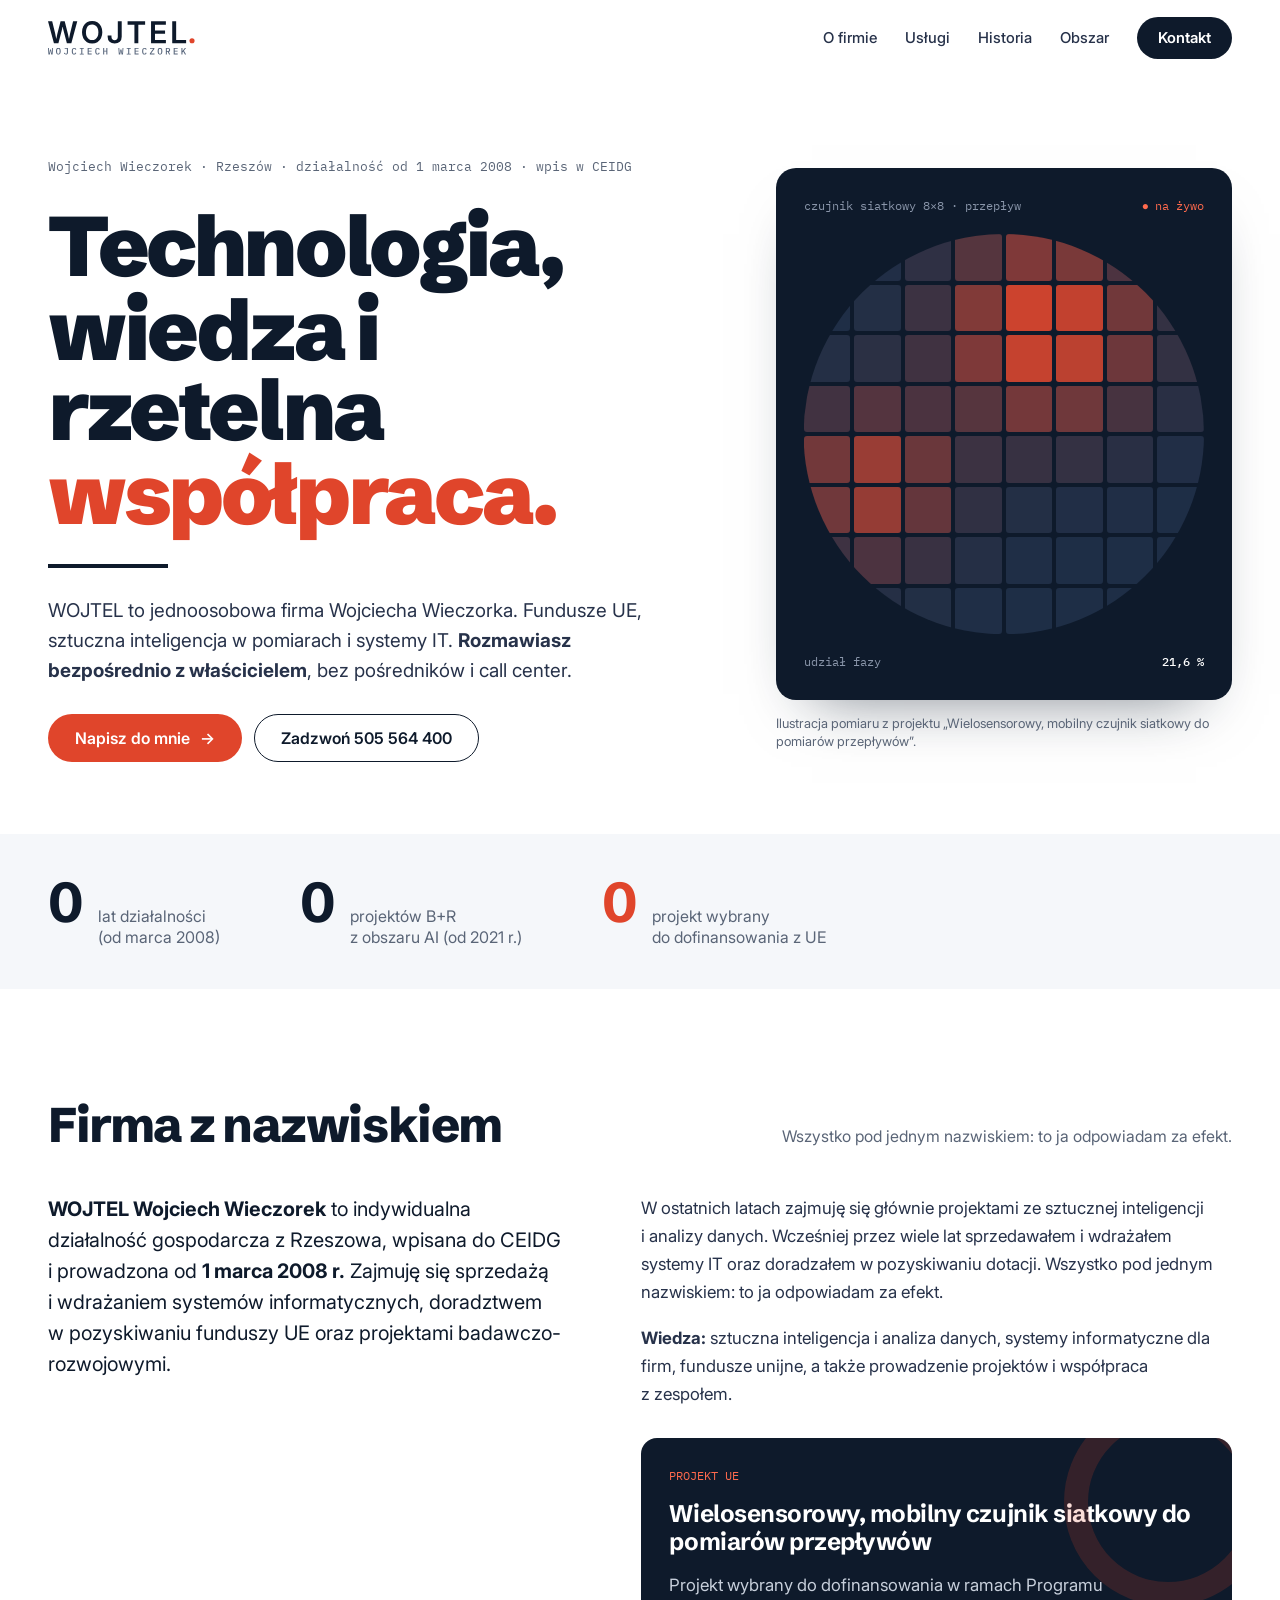
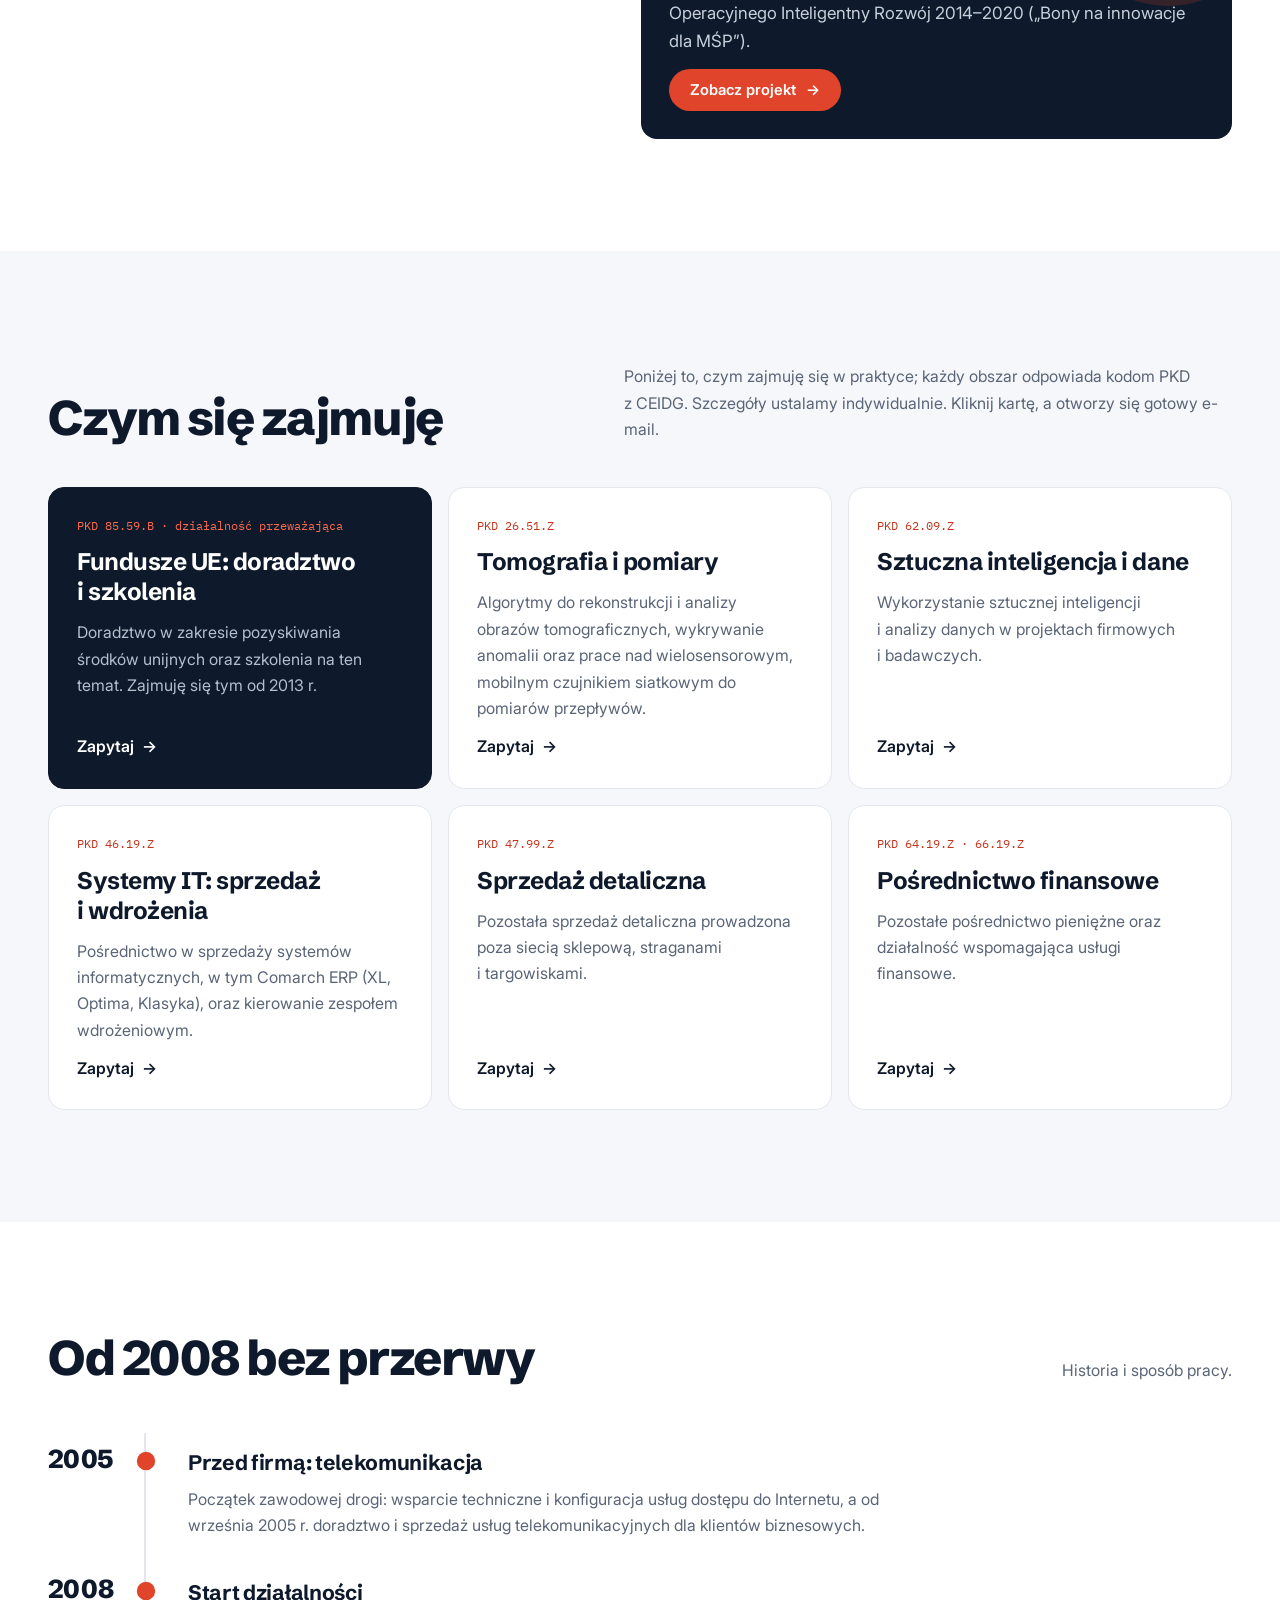
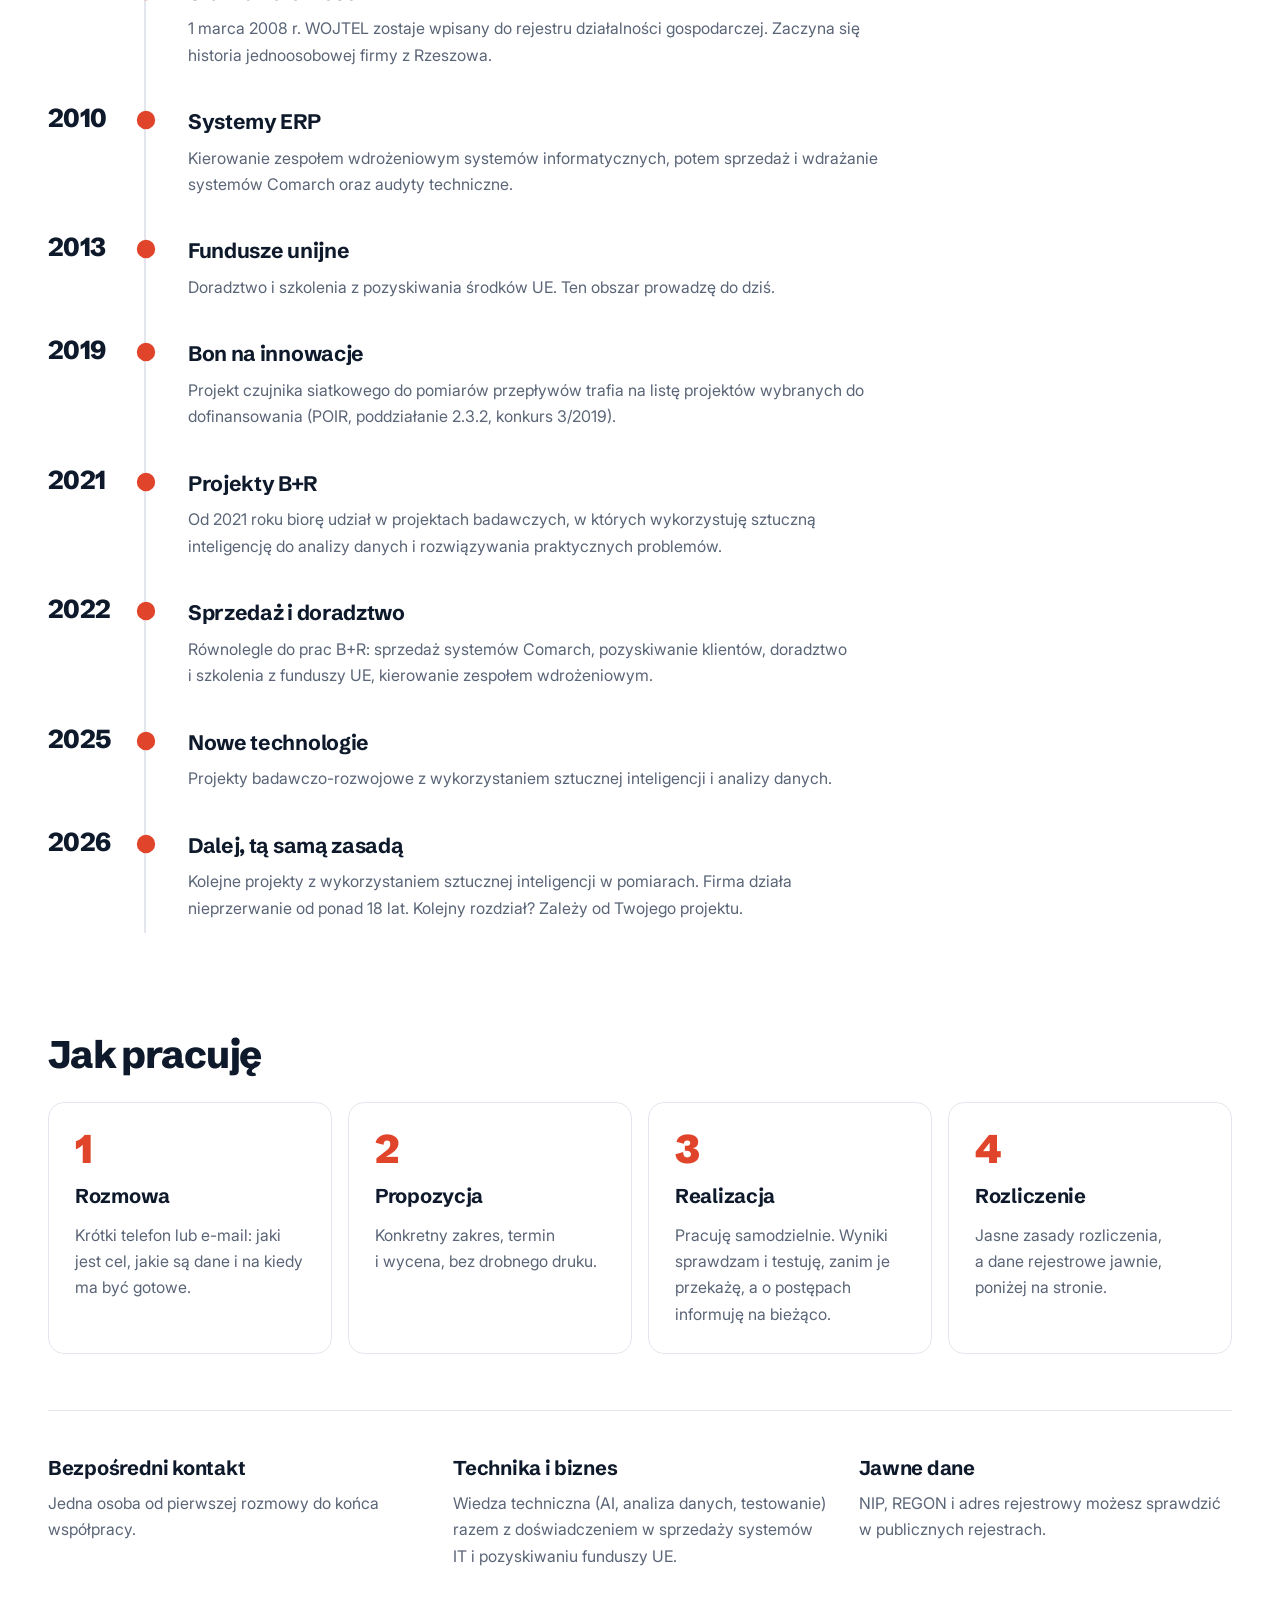
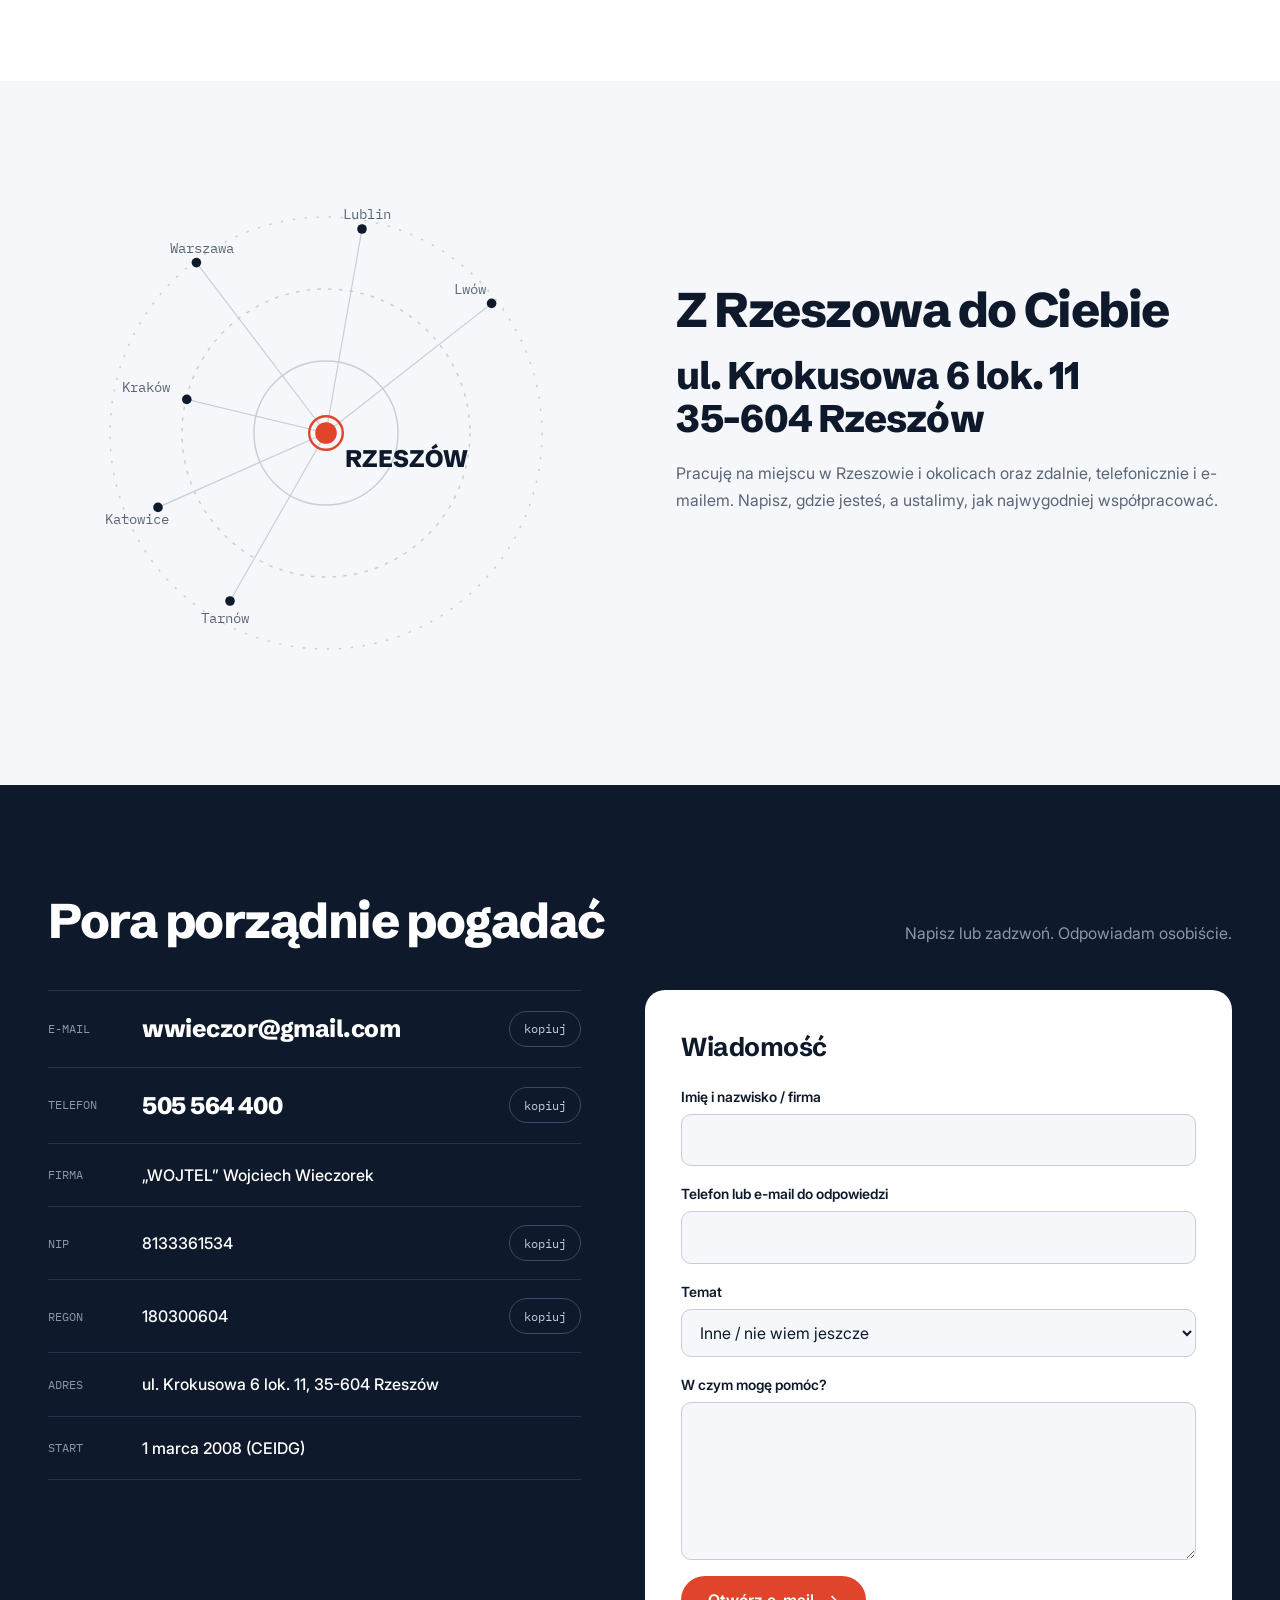
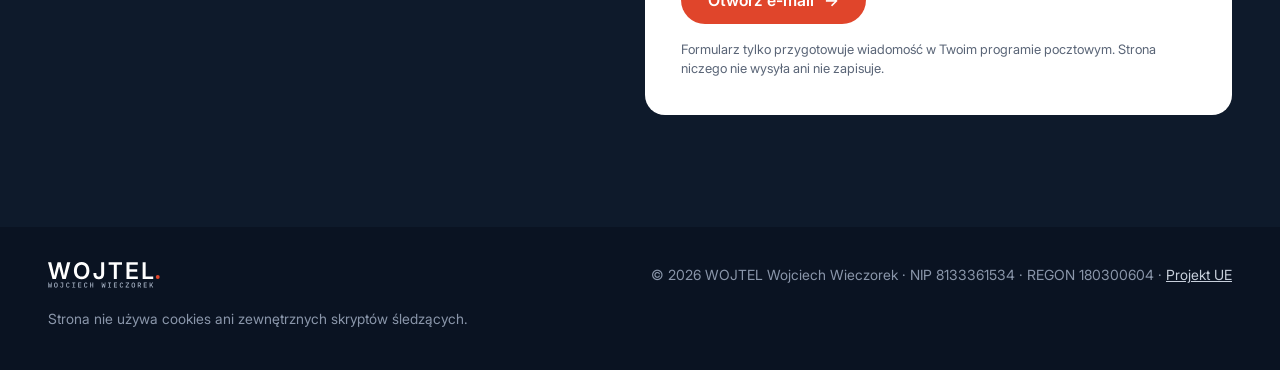
==== commit ff61528d: "Menu mobilne jako karta po prawej, pod przyciskiem Co-Authored-By: Claude Opus 5.5 <noreply@anthropi" ====
--- a/index.html
+++ b/index.html
@@ -29,7 +29,7 @@
 <link rel="manifest" href="assets/site.webmanifest?v=3">
 <link rel="preload" href="assets/fonts/Inter.woff2" as="font" type="font/woff2" crossorigin>
 <link rel="preload" href="assets/fonts/schibsted-grotesk-latin-900-normal.woff2" as="font" type="font/woff2" crossorigin>
-<link rel="stylesheet" href="assets/wojtel.css?v=4">
+<link rel="stylesheet" href="assets/wojtel.css?v=5">
 <script>document.documentElement.className+=' js'</script>
 <script type="application/ld+json">
 {
--- a/assets/wojtel.css
+++ b/assets/wojtel.css
@@ -57,10 +57,13 @@
 .progress{position:absolute;left:0;bottom:-1px;height:2px;width:100%;background:var(--red);transform-origin:left;transform:scaleX(var(--p,0))}
 @media (max-width:860px){
   .hdr__btn{display:inline-flex}
-  .hdr__nav{position:absolute;top:var(--hdr);left:0;right:0;flex-direction:column;align-items:flex-start;gap:4px;padding:16px var(--pad) 24px;background:#fff;border-bottom:1px solid var(--line);transform:translateY(-8px);opacity:0;visibility:hidden;transition:opacity .25s,transform .25s var(--ease),visibility .25s}
+  .hdr__nav{position:absolute;top:calc(var(--hdr) - 6px);right:var(--pad);left:auto;width:min(260px,calc(100vw - 2 * var(--pad)));flex-direction:column;align-items:stretch;gap:2px;padding:10px;background:#fff;border:1px solid var(--line);border-radius:16px;box-shadow:0 24px 48px -20px rgba(14,26,43,.45);transform-origin:top right;transform:translateY(-6px) scale(.96);opacity:0;visibility:hidden;transition:opacity .2s,transform .25s var(--ease),visibility .25s}
   .hdr__nav.open{opacity:1;transform:none;visibility:visible}
-  .hdr__nav a:not(.btn){font-size:18px;padding:10px 0}
-  .hdr__nav .btn{margin-top:8px}
+  .hdr__nav::before{content:"";position:absolute;top:-7px;right:16px;width:12px;height:12px;background:inherit;border-left:1px solid var(--line);border-top:1px solid var(--line);transform:rotate(45deg)}
+  .hdr__nav a:not(.btn){font-size:17px;padding:12px 14px;border-radius:10px}
+  .hdr__nav a:not(.btn)::after{display:none}
+  .hdr__nav a:not(.btn):hover,.hdr__nav a.on{background:var(--bg2)}
+  .hdr__nav .btn{margin-top:6px;justify-content:center}
 }
 
 /* hero */
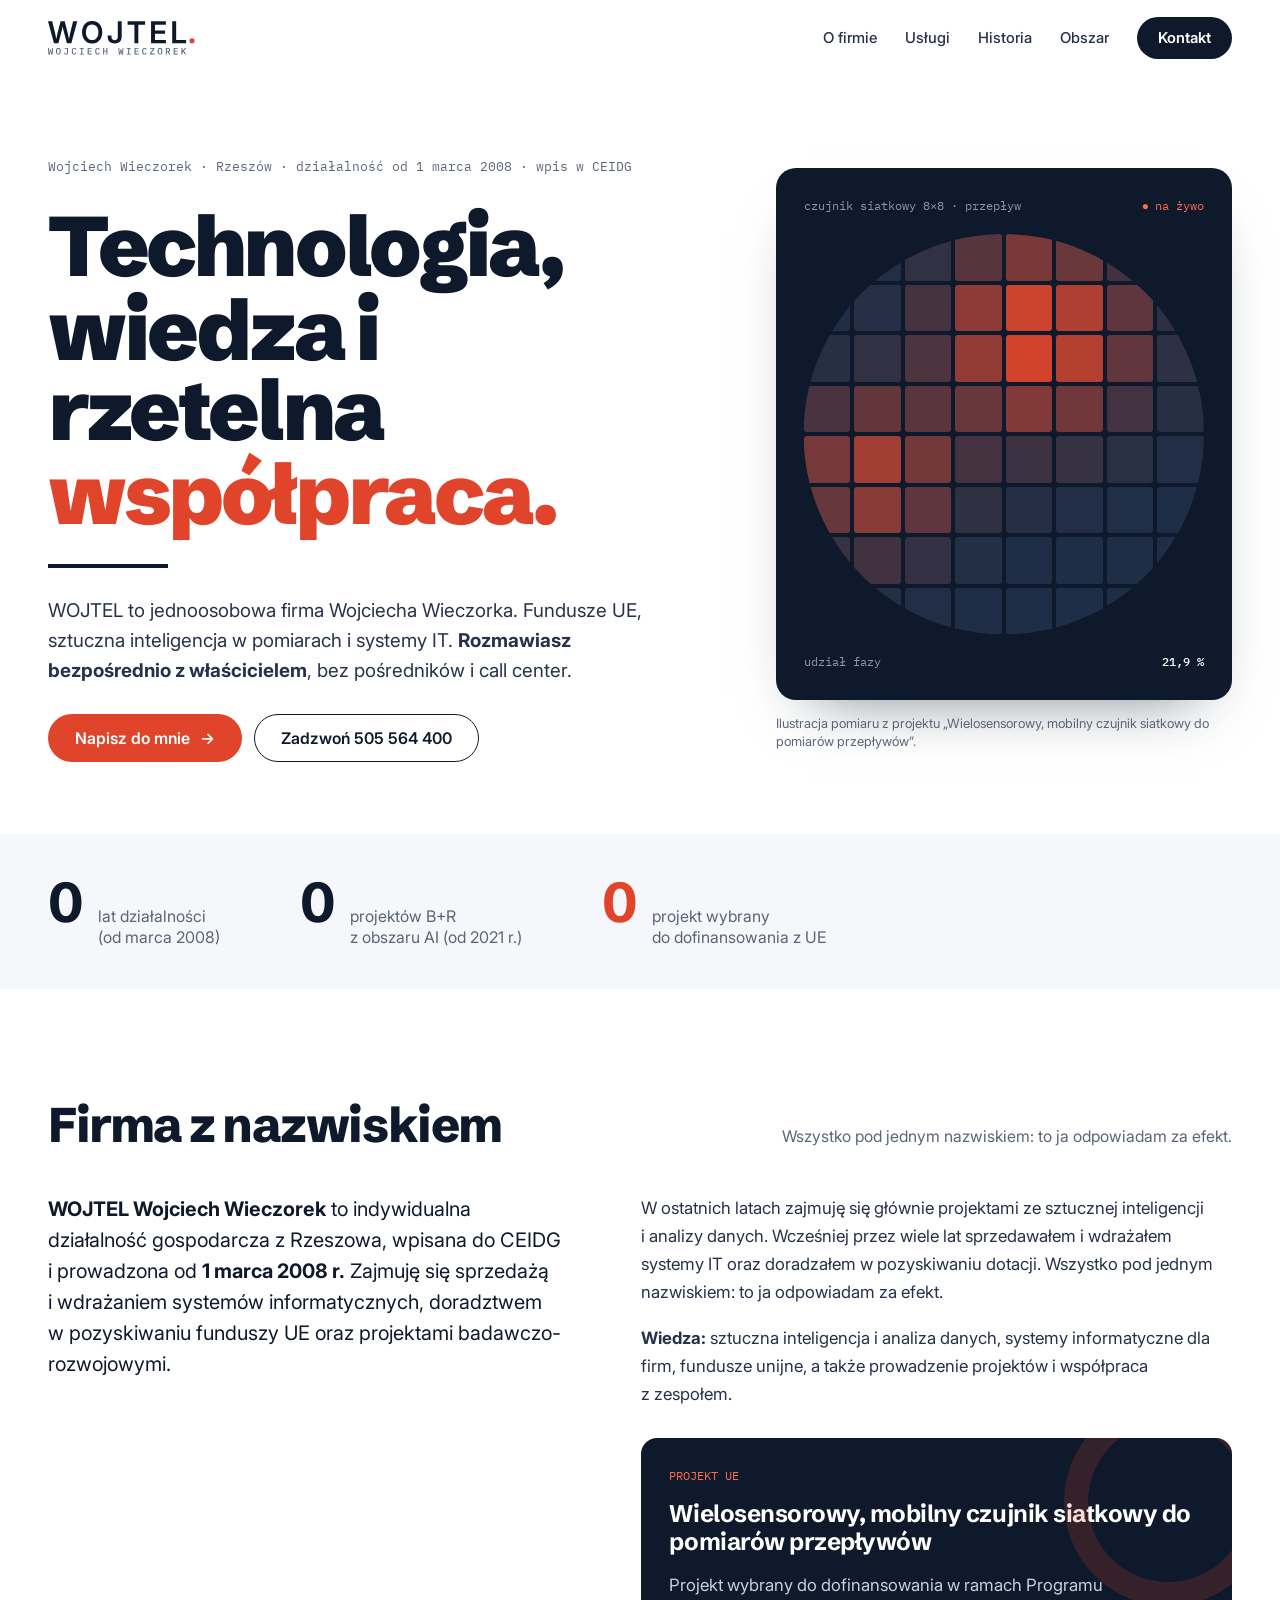
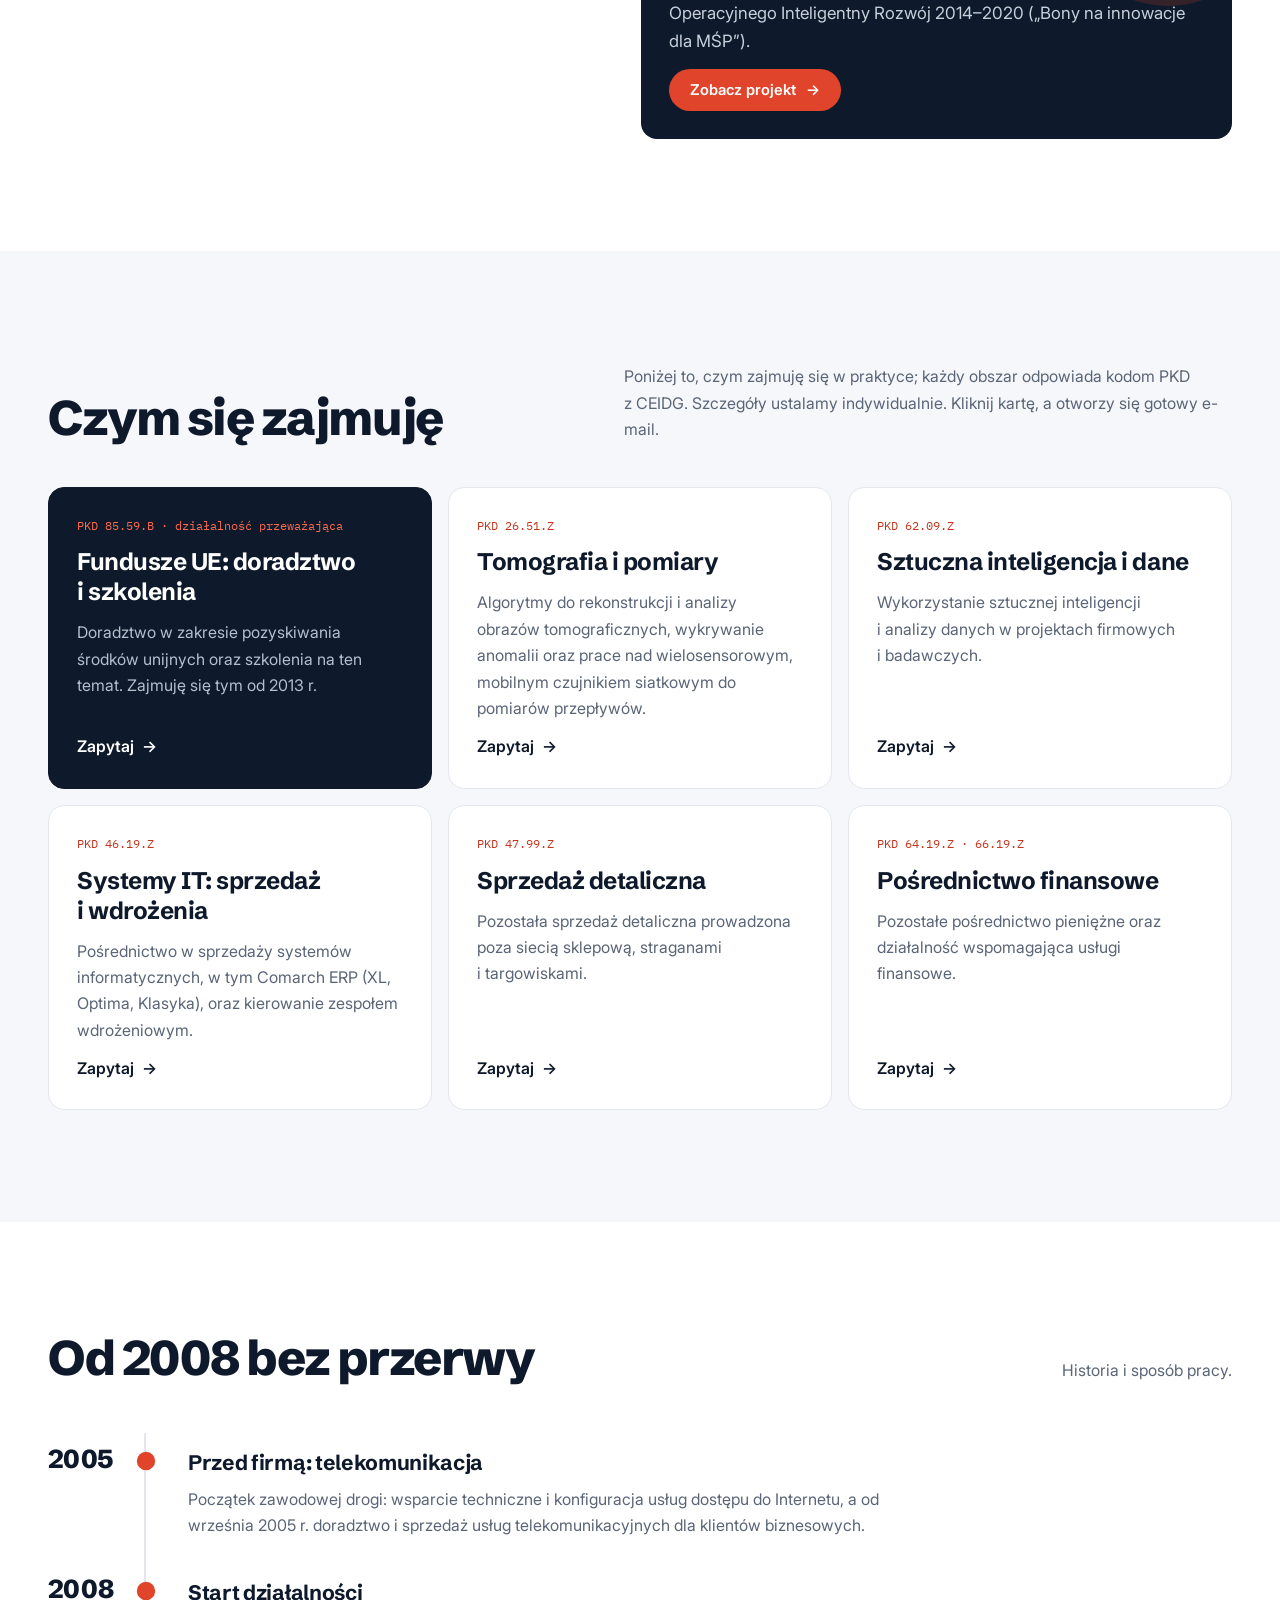
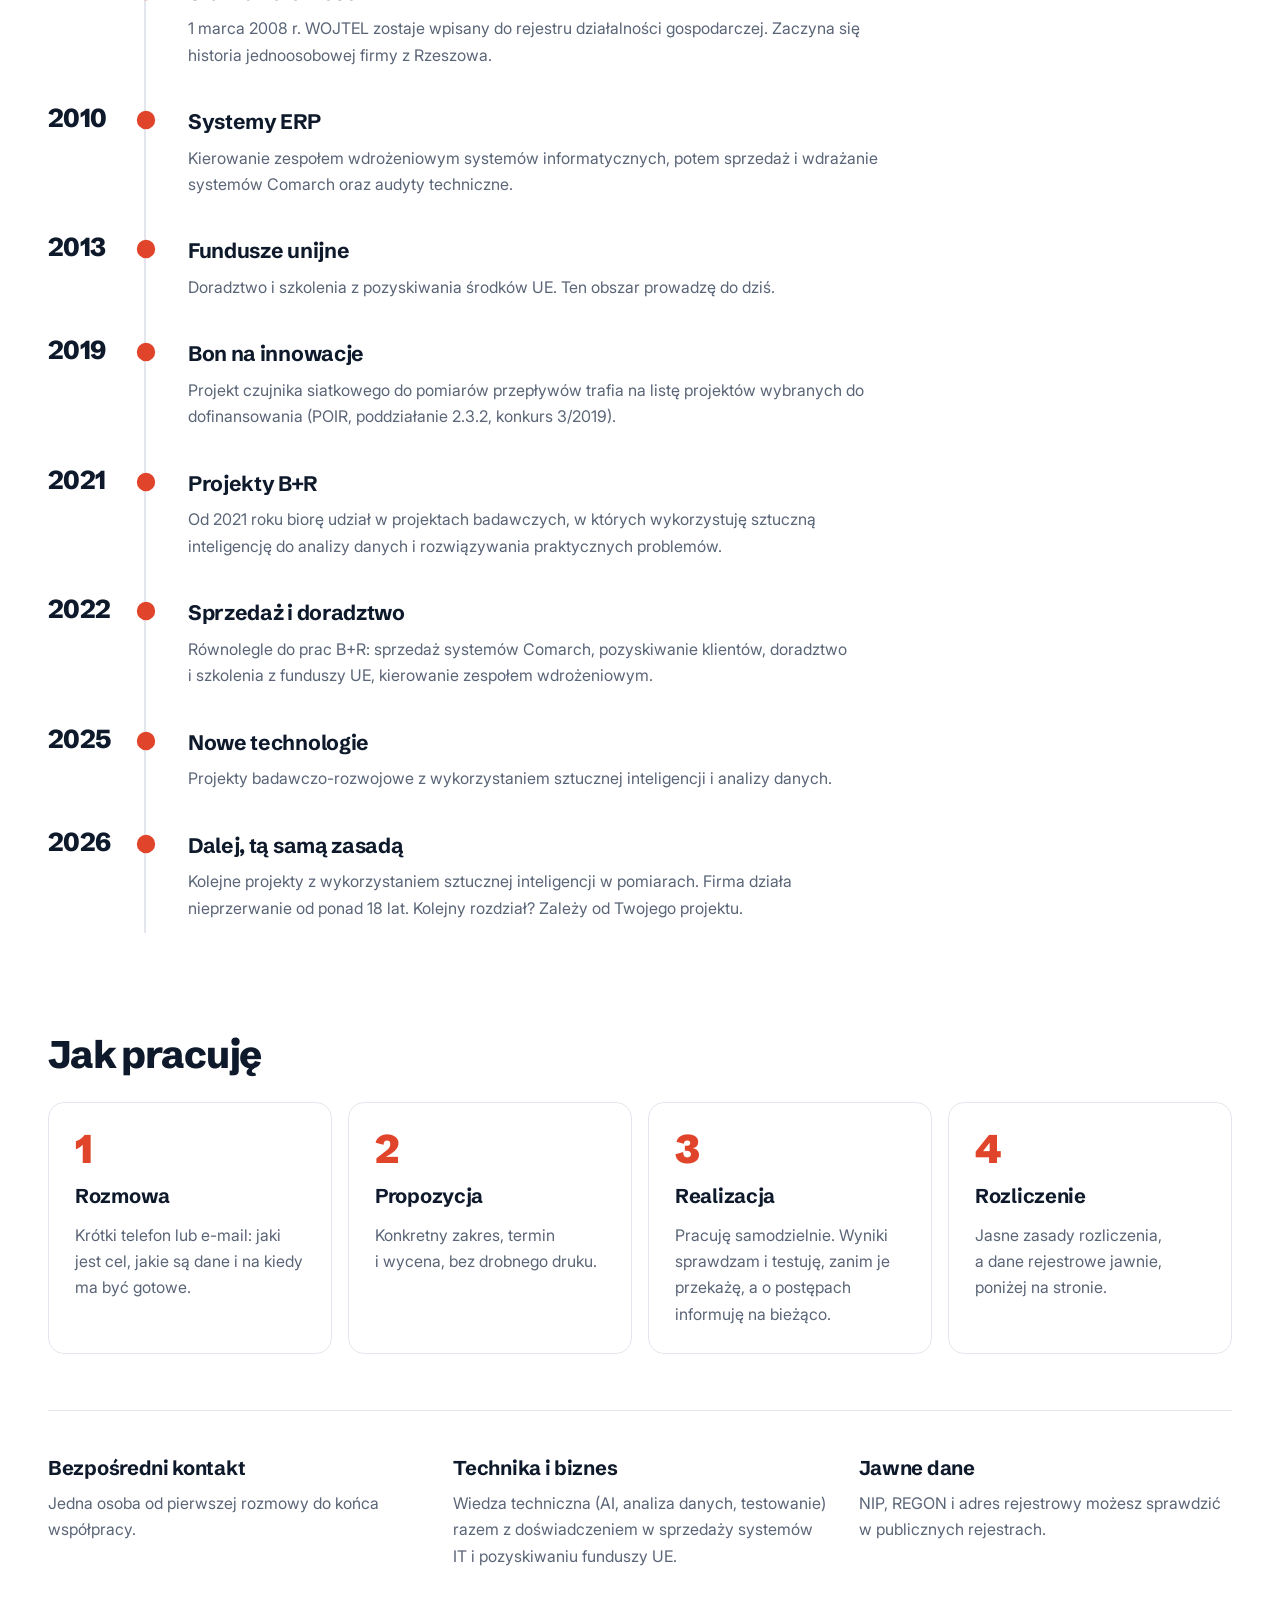
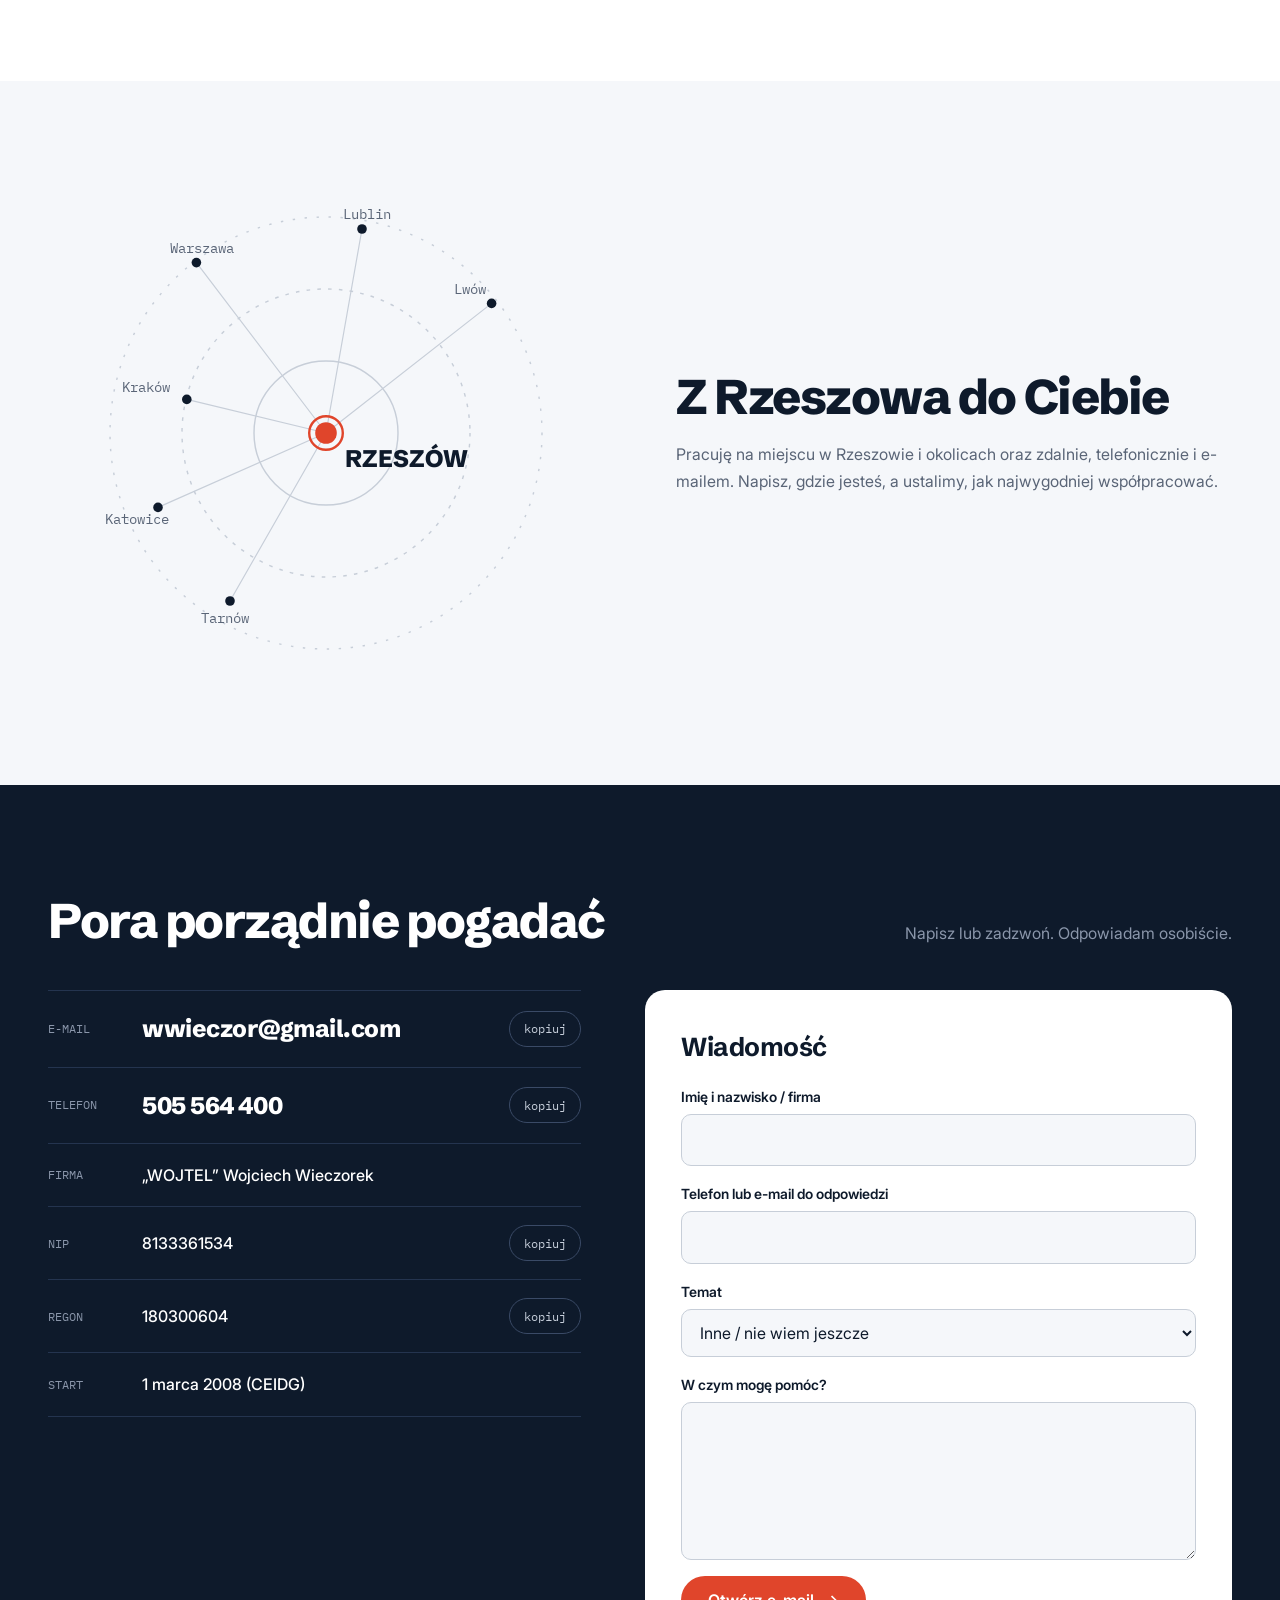
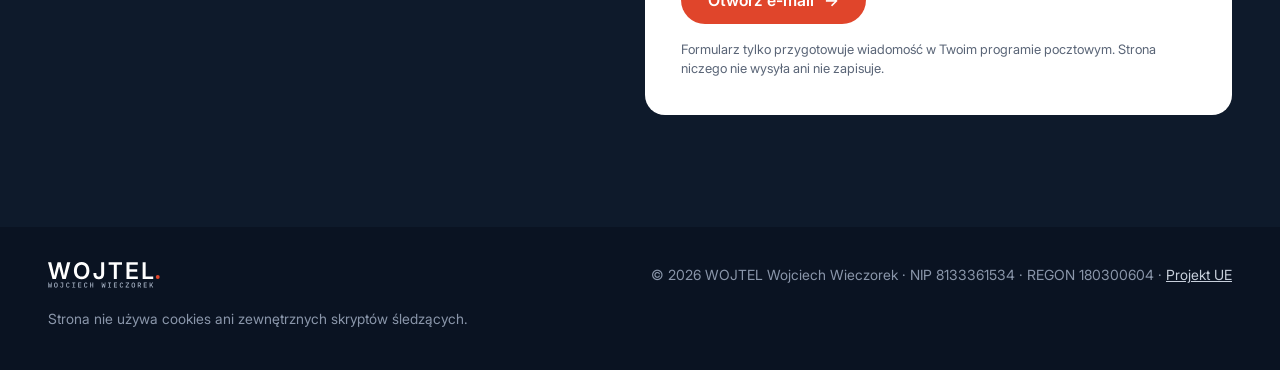
==== commit 984ce3f3: "Usunięcie adresu ulicy i linku do Map Google ze strony Co-Authored-By: Claude Fable 5.2 <noreply@ant" ====
--- a/index.html
+++ b/index.html
@@ -50,8 +50,6 @@
       "founder": { "@type": "Person", "name": "Wojciech Wieczorek" },
       "address": {
         "@type": "PostalAddress",
-        "streetAddress": "ul. Krokusowa 6/11",
-        "postalCode": "35-604",
         "addressLocality": "Rzeszów",
         "addressRegion": "podkarpackie",
         "addressCountry": "PL"
@@ -259,9 +257,7 @@
     </div>
     <div class="area__txt">
       <h2 id="h-obszar" class="rv">Z&nbsp;Rzeszowa do Ciebie</h2>
-      <p class="area__addr rv">ul. Krokusowa 6 lok. 11<br>35-604 Rzeszów</p>
       <p class="rv">Pracuję na miejscu w&nbsp;Rzeszowie i&nbsp;okolicach oraz zdalnie, telefonicznie i&nbsp;e-mailem. Napisz, gdzie jesteś, a&nbsp;ustalimy, jak najwygodniej współpracować.</p>
-      <a class="btn btn--line rv" style="align-self:flex-start" href="https://www.google.com/maps/search/?api=1&amp;query=Krokusowa+6+Rzesz%C3%B3w" target="_blank" rel="noopener">Pokaż w Mapach Google <i aria-hidden="true">↗</i></a>
     </div>
   </div>
 </section>
@@ -279,7 +275,6 @@
         <div class="crow"><span class="crow__k">FIRMA</span><span class="crow__v">„WOJTEL” Wojciech Wieczorek</span></div>
         <div class="crow"><span class="crow__k">NIP</span><span class="crow__v">8133361534</span><button class="copy" type="button" data-copy="8133361534">kopiuj</button></div>
         <div class="crow"><span class="crow__k">REGON</span><span class="crow__v">180300604</span><button class="copy" type="button" data-copy="180300604">kopiuj</button></div>
-        <div class="crow"><span class="crow__k">ADRES</span><span class="crow__v">ul. Krokusowa 6 lok. 11, 35-604 Rzeszów</span></div>
         <div class="crow"><span class="crow__k">START</span><span class="crow__v">1 marca 2008 (CEIDG)</span></div>
       </div>
       <form class="form rv" id="mailForm" action="mailto:wwieczor@gmail.com" method="post" enctype="text/plain" aria-labelledby="h-form">
